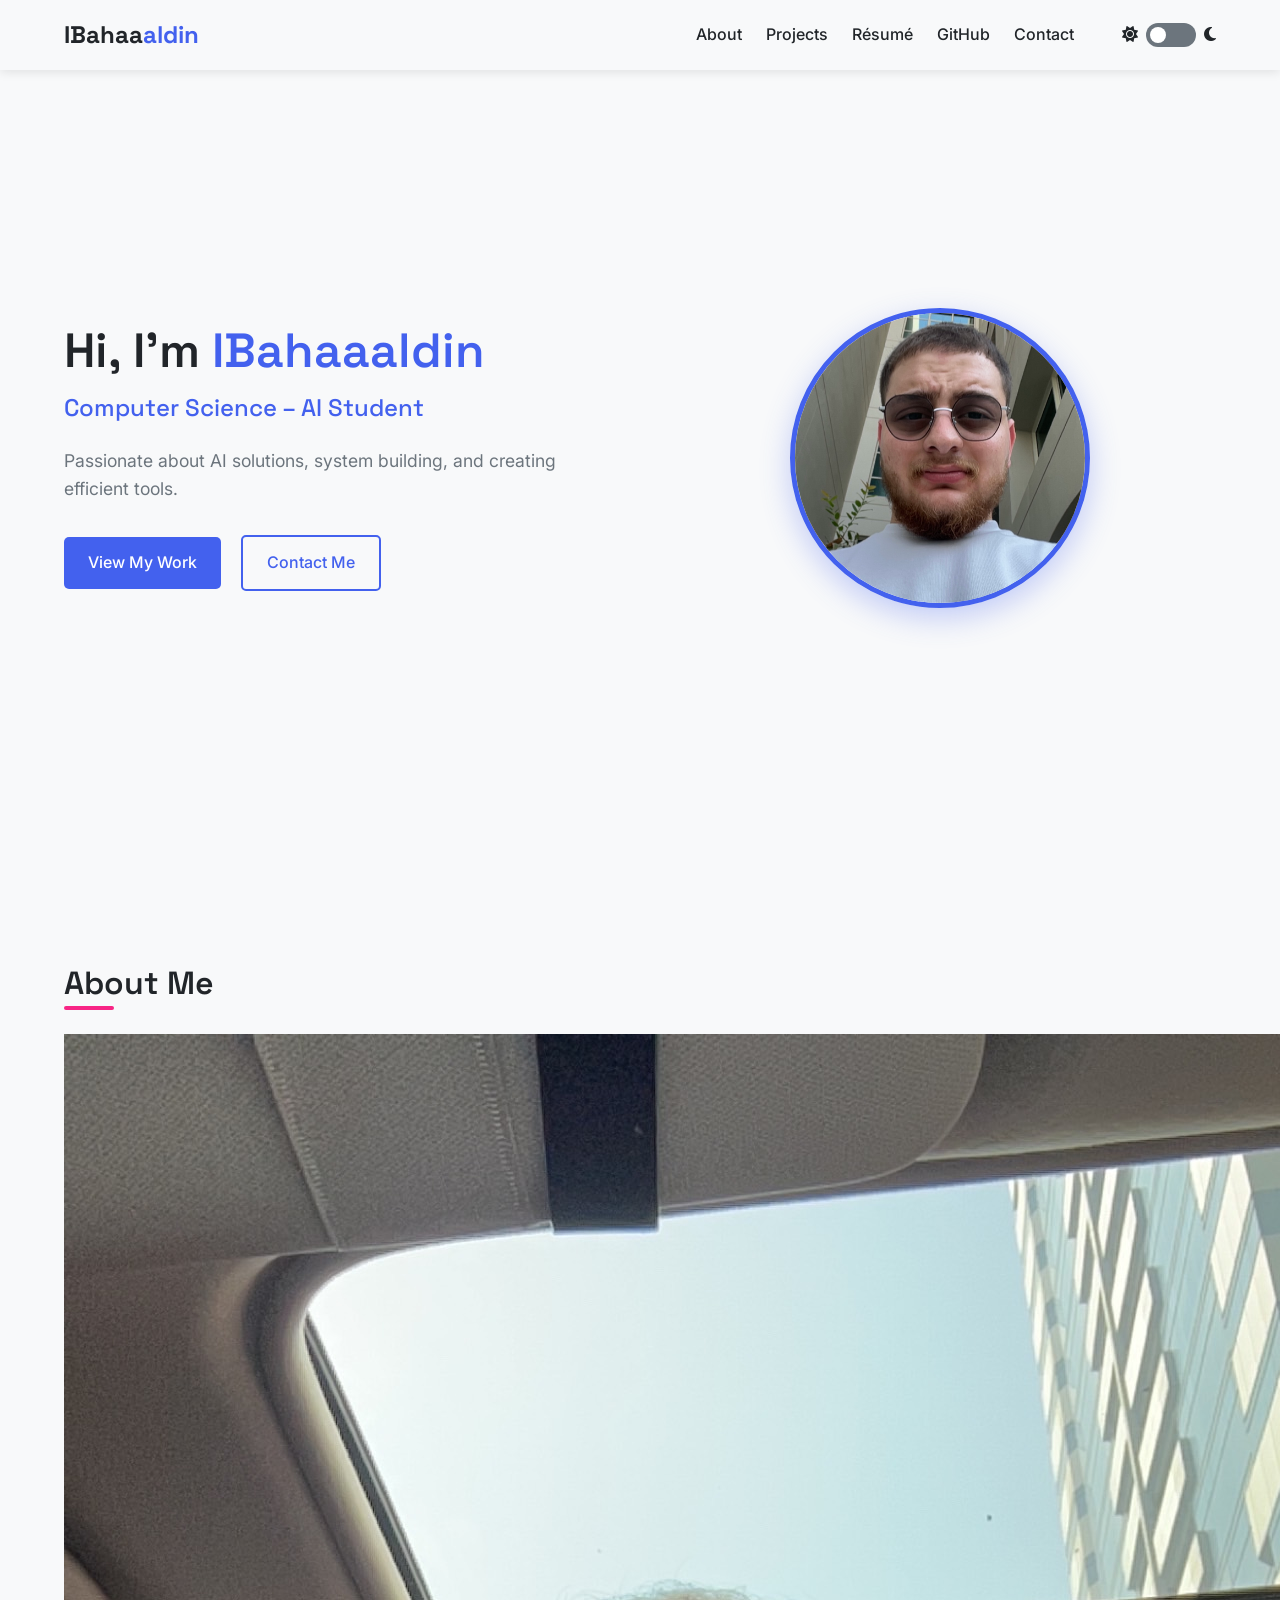
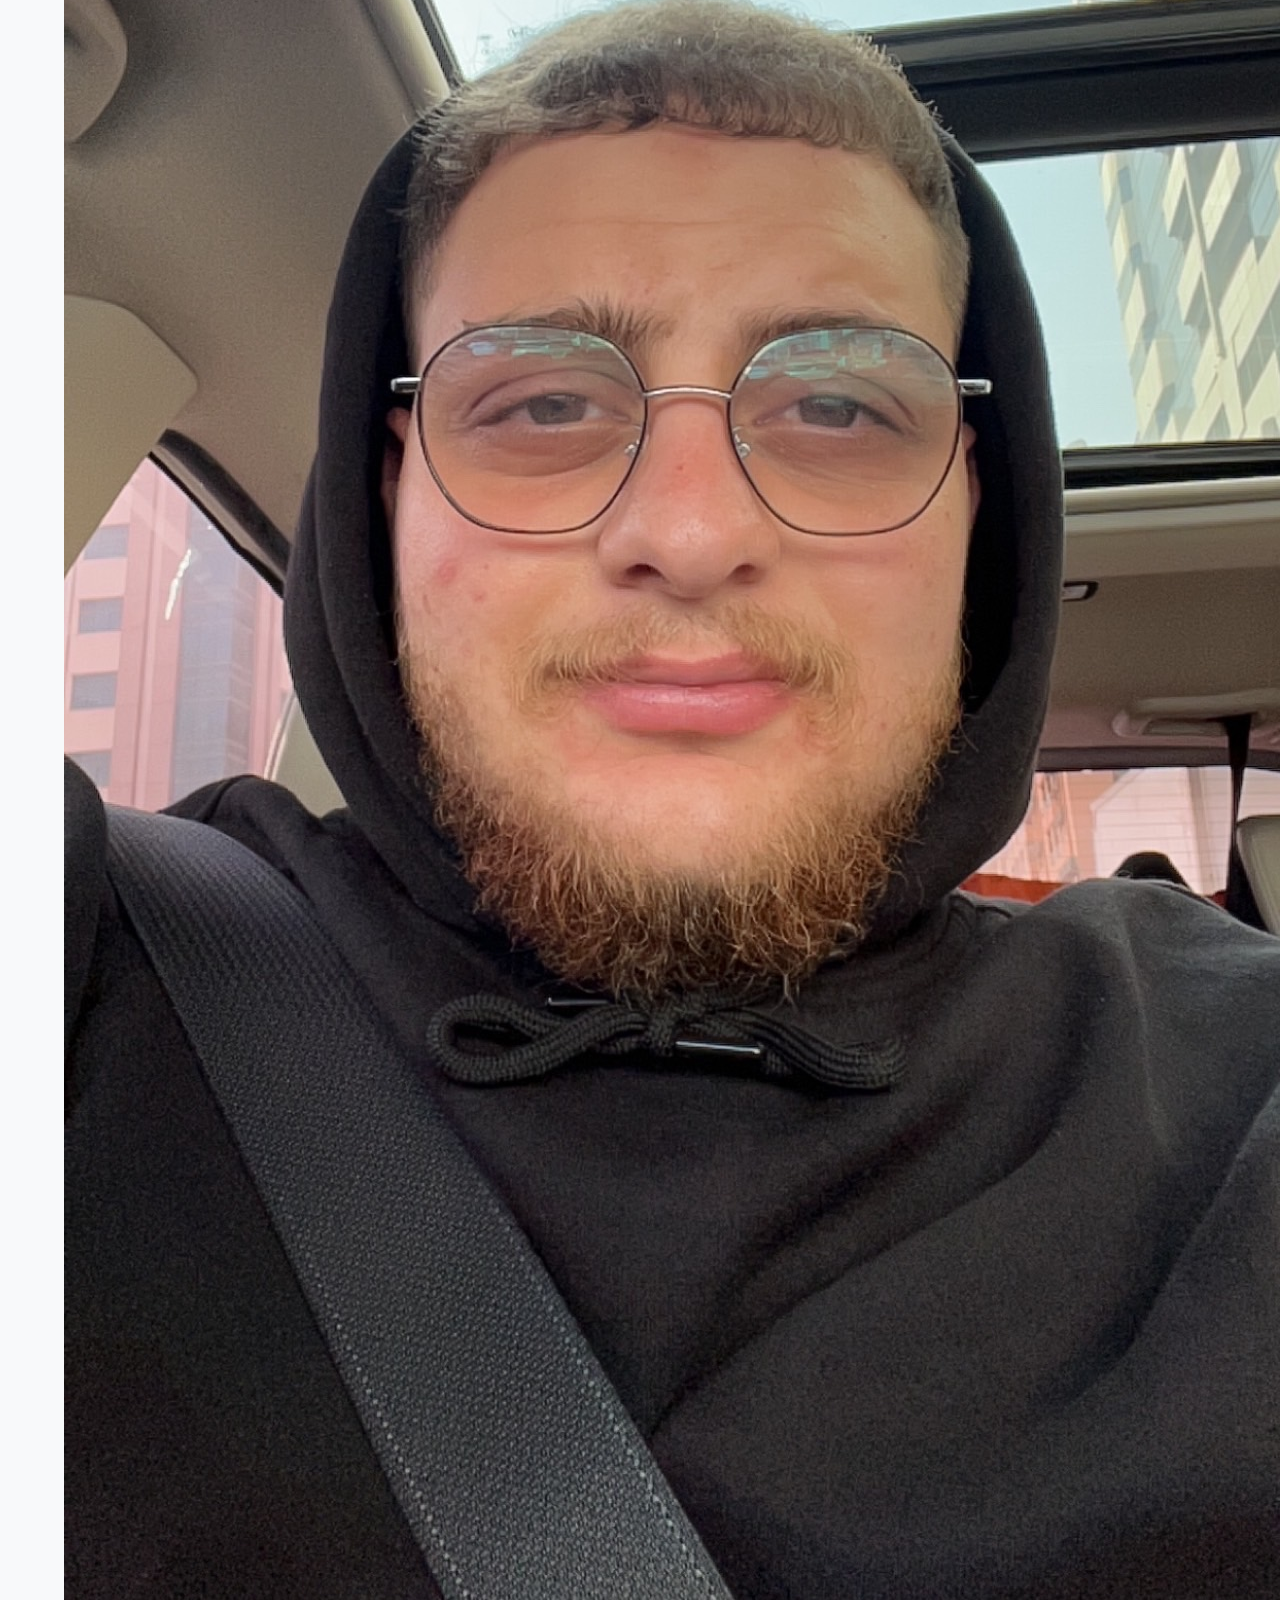
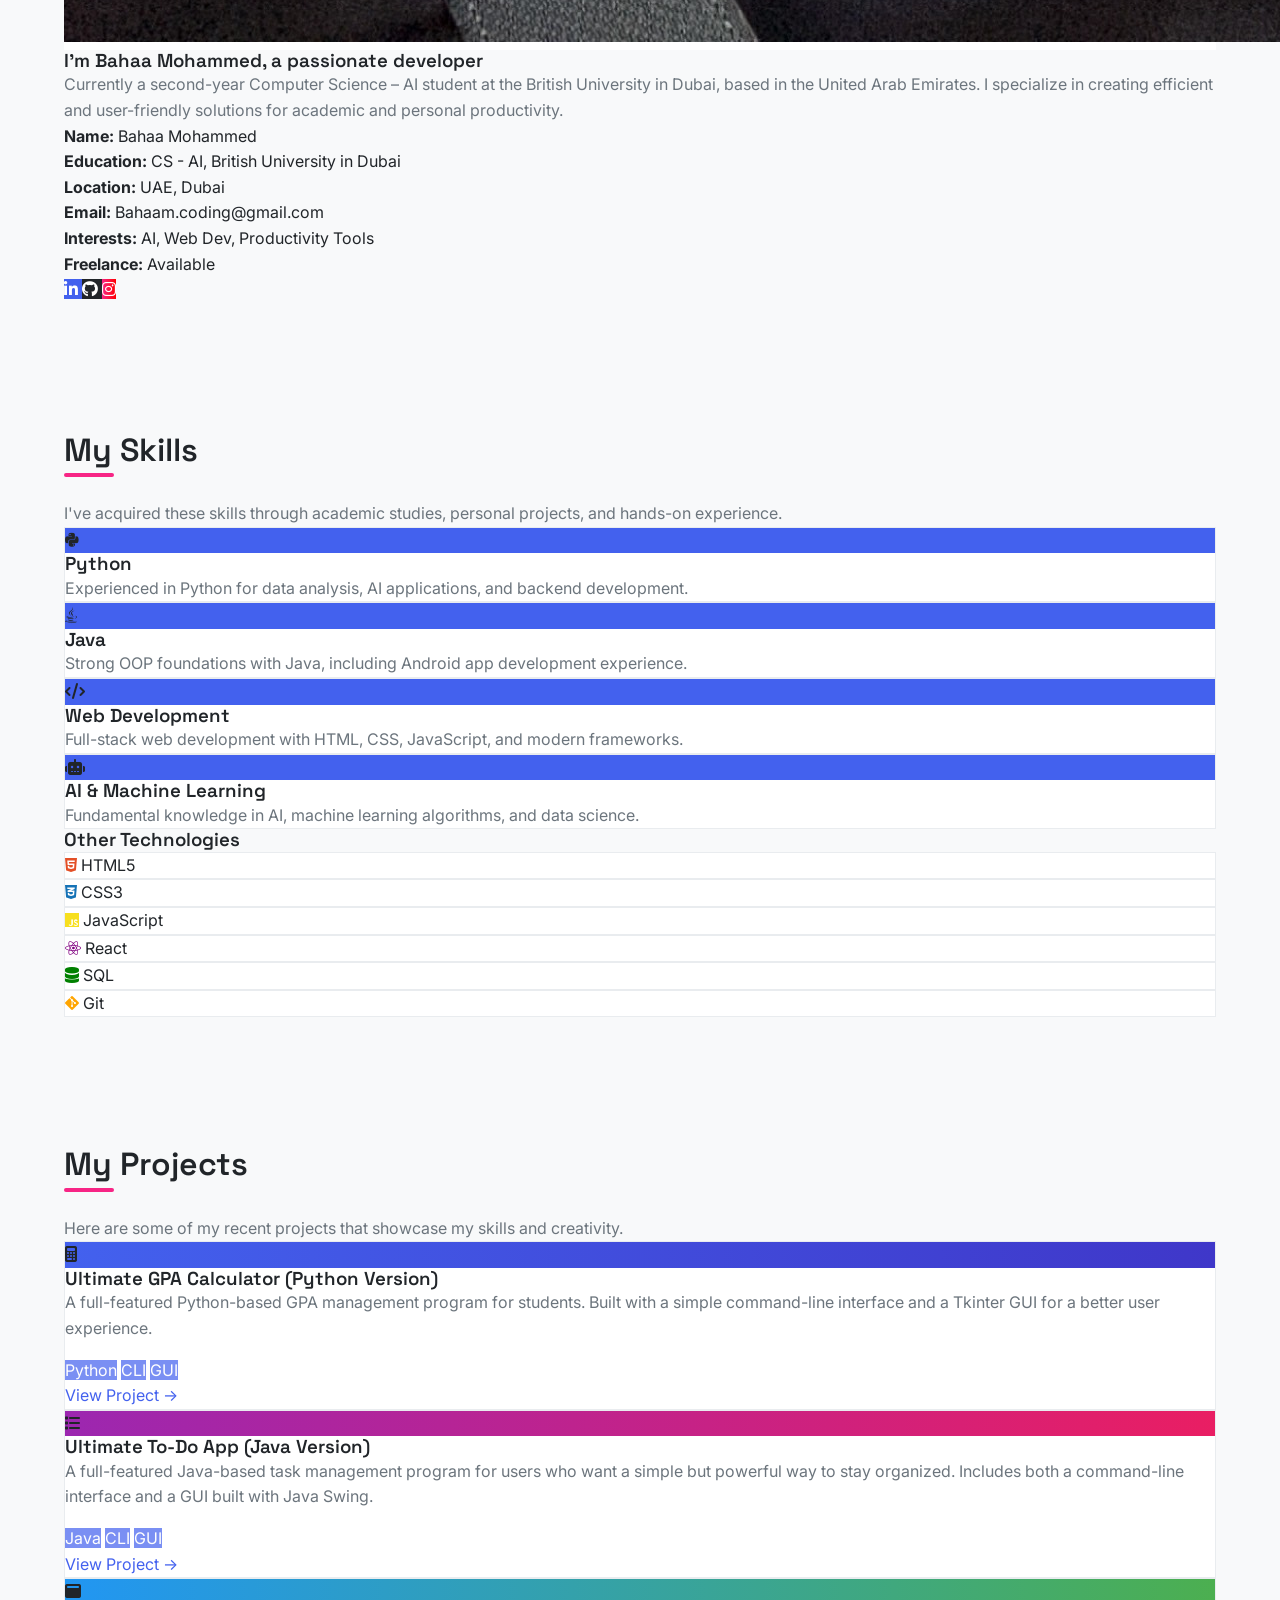
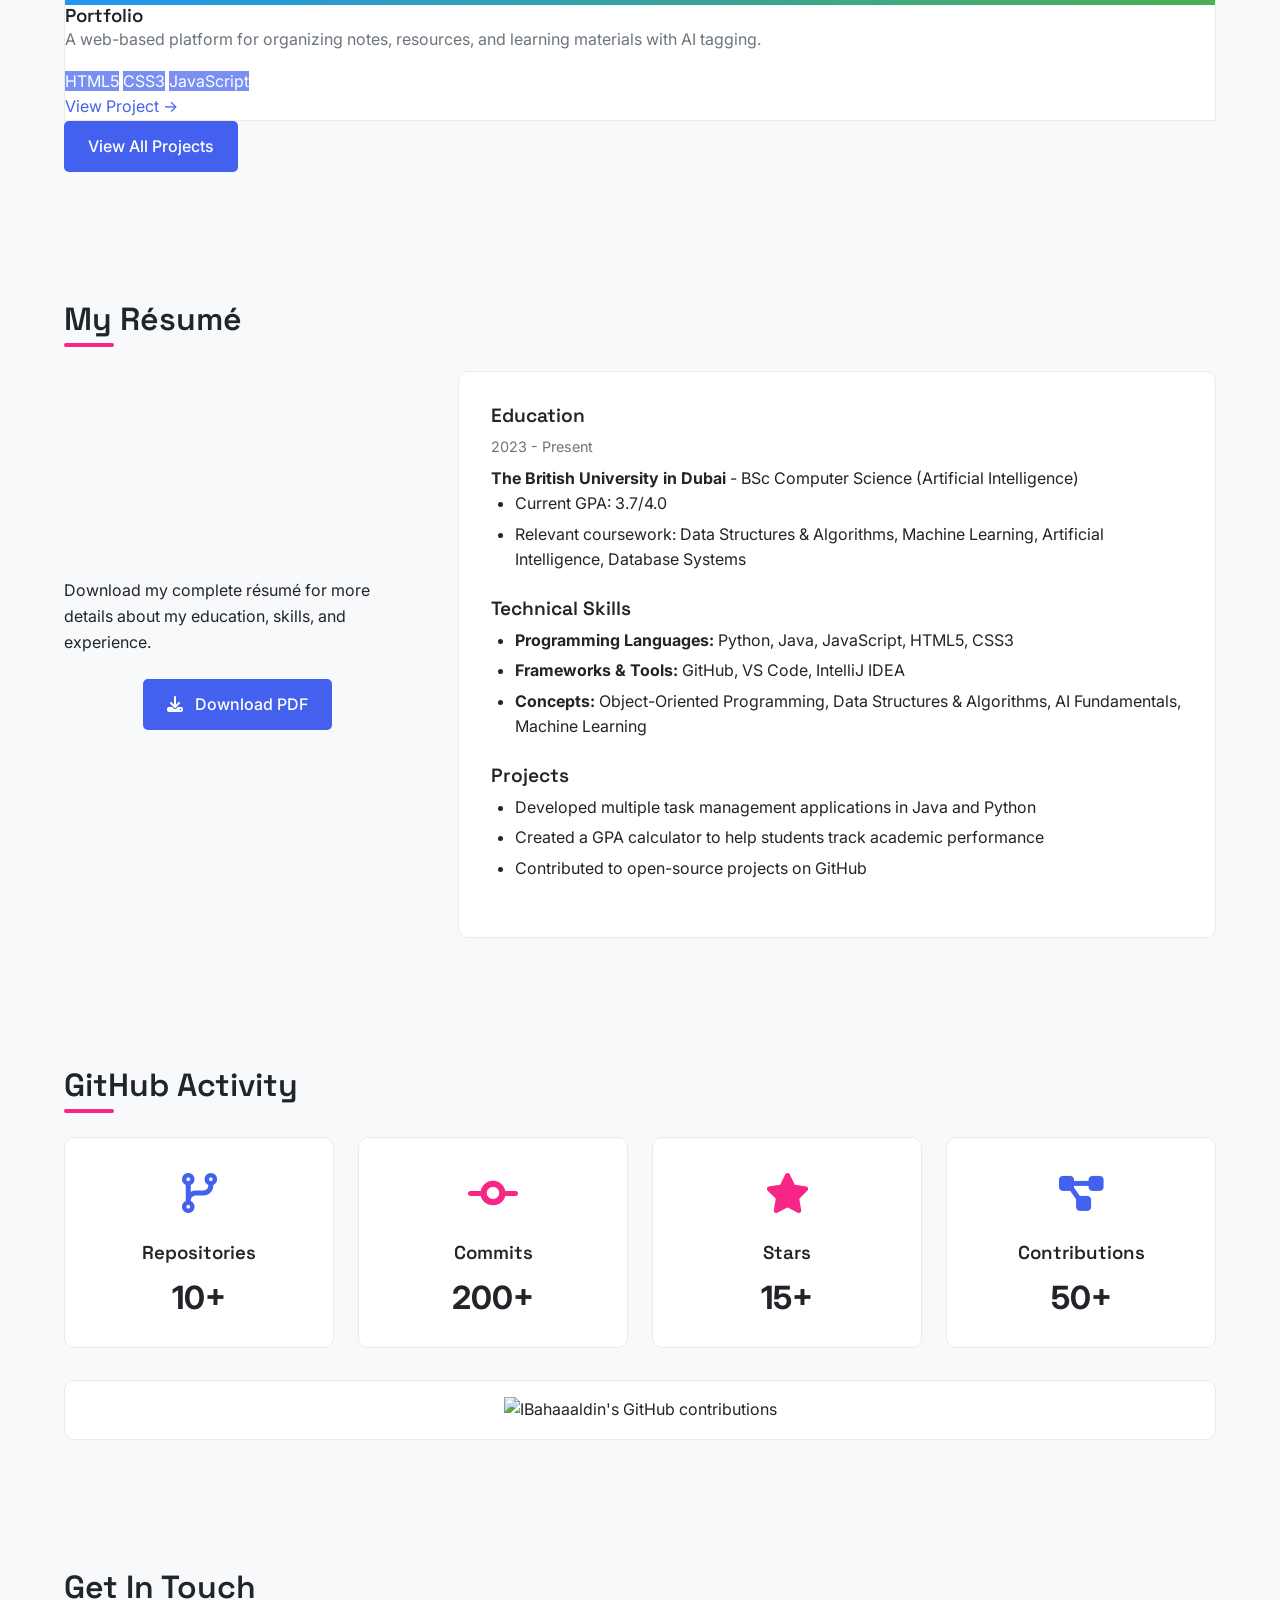
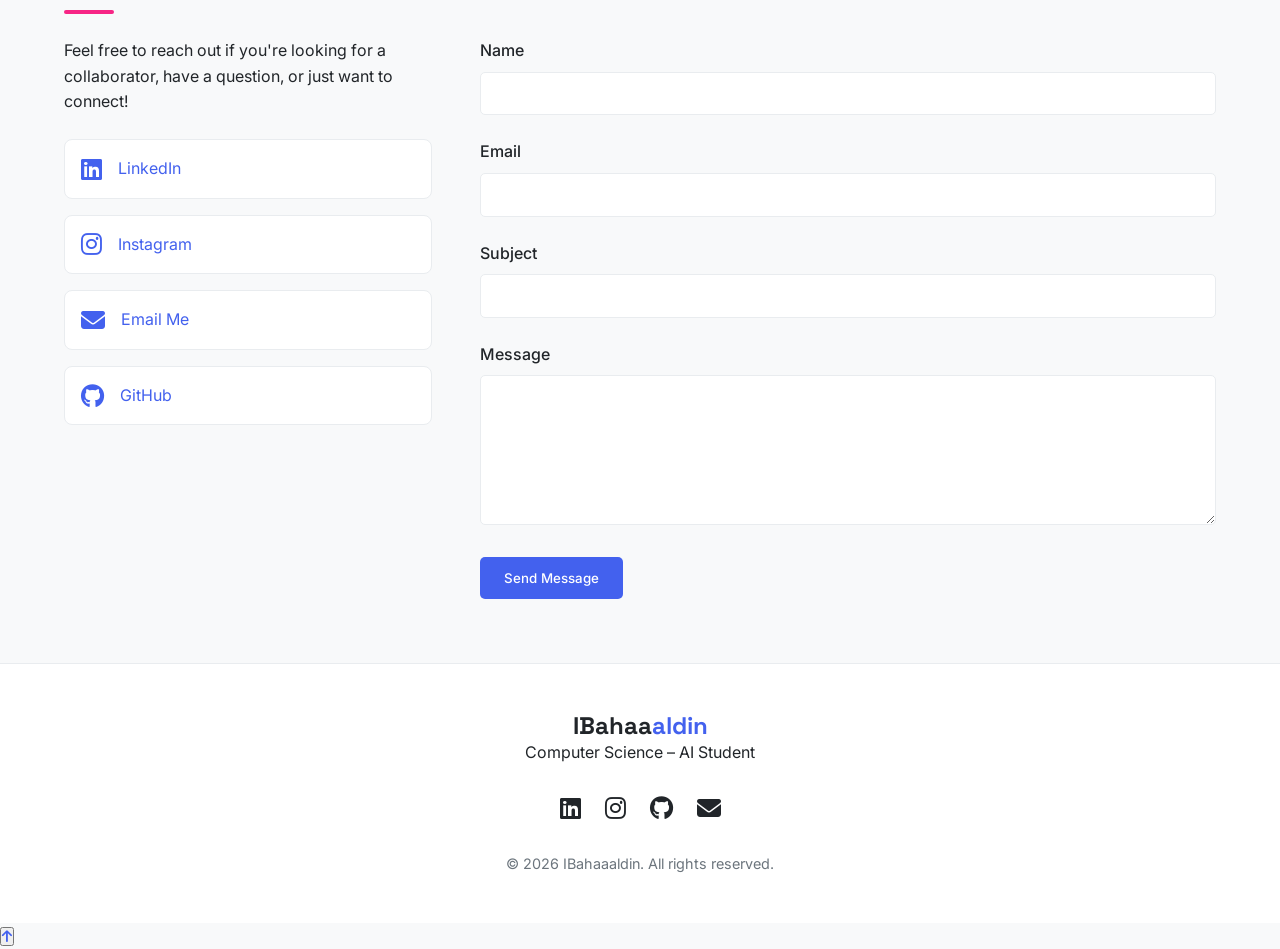
==== docs/index.html @ 32d0f3e5 "Update index.html" ====
<!DOCTYPE html>
<html lang="en" class="light">
  <head>
    <meta charset="UTF-8" />
    <meta name="viewport" content="width=device-width, initial-scale=1.0" />
    <title>IBahaaaldin | Computer Science - AI Student</title>
    <meta
      name="description"
      content="Portfolio of IBahaaaldin, a Computer Science - AI student at British University in Dubai passionate about AI solutions and system building."
    />
    <link rel="icon" href="assets/Logo.png" type="image/x-icon" />
    <link rel="stylesheet" href="css/Styles.css" />
    <link rel="preconnect" href="https://fonts.googleapis.com" />
    <link rel="preconnect" href="https://fonts.gstatic.com" crossorigin />
    <link
      href="https://fonts.googleapis.com/css2?family=Inter:wght@300;400;500;600;700&family=Space+Grotesk:wght@400;500;600;700&display=swap"
      rel="stylesheet"
    />
    <script src="https://cdn.tailwindcss.com"></script>
    <link
      rel="stylesheet"
      href="https://cdnjs.cloudflare.com/ajax/libs/font-awesome/6.4.0/css/all.min.css"
    />
  </head>
  <body>
    <!-- Header -->
    <header>
      <div class="header-container container">
        <a href="" class="logo">IBahaa<span>aldin</span></a>

        <nav class="nav-links">
          <a href="#about">About</a>
          <a href="#projects">Projects</a>
          <a href="#resume">Résumé</a>
          <a href="#github">GitHub</a>
          <a href="#contact">Contact</a>

          <div class="theme-toggle">
            <span class="theme-icon"><i class="fas fa-sun"></i></span>
            <label class="toggle-switch">
              <input type="checkbox" id="theme-toggle" />
              <span class="slider"></span>
            </label>
            <span class="theme-icon"><i class="fas fa-moon"></i></span>
          </div>
        </nav>

        <button class="mobile-menu-btn" id="mobile-menu-btn">
          <i class="fas fa-bars"></i>
        </button>
      </div>
    </header>

    <!-- Hero Section -->
    <section class="hero" id="home">
      <div class="container">
        <div class="hero-content">
          <div class="hero-text">
            <h1 class="hero-title animate">
              Hi, I'm
              <span style="color: var(--color-primary)">IBahaaaldin</span>
            </h1>
            <h2 class="hero-subtitle animate delay-1">
              Computer Science – AI Student
            </h2>
            <p class="hero-tagline animate delay-2">
              Passionate about AI solutions, system building, and creating
              efficient tools.
            </p>
            <div class="hero-buttons animate delay-3">
              <a href="#projects" class="btn">View My Work</a>
              <a href="#contact" class="btn btn-outline">Contact Me</a>
            </div>
          </div>
          <div class="hero-image animate delay-4">
            <img
              src="assets/Image2.jpeg"
              alt="IBahaaaldin's professional headshot"
              width="300"
              height="300"
            />
          </div>
        </div>
      </div>
    </section>

    <!-- About Section -->
    <section class="about" id="about">
      <div class="container">
        <h2 class="section-title">About Me</h2>
        <div class="flex flex-col md:flex-row items-center">
          <div class="md:w-1/3 mb-10 md:mb-0 flex justify-center">
            <div
              class="relative w-64 h-64 rounded-full overflow-hidden border-4"
              style="
                background-color: white;
                border-color: var(--color-primary);
              "
            >
              <div class="absolute inset-0 flex items-center justify-center">
                <img src="assets/Image.jpeg" />
              </div>
            </div>
          </div>
          <div class="md:w-2/3 md:pl-12" style="color: var(--color-text)">
            <h3 class="text-2xl font-semibold mb-4">
              I'm Bahaa Mohammed, a passionate developer
            </h3>
            <p class="text-lg mb-6" style="color: var(--color-muted)">
              Currently a second-year Computer Science – AI student at the
              British University in Dubai, based in the United Arab Emirates. I
              specialize in creating efficient and user-friendly solutions for
              academic and personal productivity.
            </p>

            <div class="grid grid-cols-1 md:grid-cols-2 gap-6 mb-8">
              <div>
                <p class="mb-2"><strong>Name:</strong> Bahaa Mohammed</p>
                <p class="mb-2">
                  <strong>Education:</strong> CS - AI, British University in
                  Dubai
                </p>
                <p class="mb-2"><strong>Location:</strong> UAE, Dubai</p>
              </div>
              <div>
                <p class="mb-2">
                  <strong>Email:</strong> Bahaam.coding@gmail.com
                </p>
                <p class="mb-2">
                  <strong>Interests:</strong> AI, Web Dev, Productivity Tools
                </p>
                <p class="mb-2"><strong>Freelance:</strong> Available</p>
              </div>
            </div>

            <div class="flex space-x-4">
              <a
                href="https://www.linkedin.com/in/bahaa-mohammed-371259369"
                target="_blank"
                class="w-12 h-12 rounded-full flex items-center justify-center"
                style="background-color: var(--color-primary); color: white"
              >
                <i class="fab fa-linkedin-in text-xl"></i>
              </a>
              <a
                href="https://github.com/IBahaaaldin"
                target="_blank"
                class="w-12 h-12 rounded-full flex items-center justify-center"
                style="background-color: var(--color-text); color: white"
              >
                <i class="fab fa-github text-xl"></i>
              </a>
              <a
                href="https://www.instagram.com/ibahaaaldin"
                target="_blank"
                class="w-12 h-12 rounded-full flex items-center justify-center"
                style="
                  background: linear-gradient(
                    to right,
                    var(--color-accent),
                    #ff0000
                  );
                  color: white;
                "
              >
                <i class="fab fa-instagram text-xl"></i>
              </a>
            </div>
          </div>
        </div>
      </div>
    </section>

    <!-- Skills Section -->
    <section class="skills" id="skills">
      <div class="container">
        <h2 class="section-title">My Skills</h2>
        <p
          class="text-center max-w-2xl mx-auto mb-16"
          style="color: var(--color-muted)"
        >
          I've acquired these skills through academic studies, personal
          projects, and hands-on experience.
        </p>

        <div class="grid grid-cols-1 md:grid-cols-2 lg:grid-cols-4 gap-8">
          <!-- Skill Card 1 -->
          <div
            class="p-8 rounded-xl text-center transition duration-300"
            style="
              background-color: var(--color-card);
              border: 1px solid var(--color-card-border);
            "
          >
            <div
              class="w-20 h-20 rounded-full flex items-center justify-center mx-auto mb-6"
              style="background-color: var(--color-primary); opacity: (0.1)"
            >
              <i
                class="fab fa-python text-4xl"
                style="color: var(--secondry-primary)"
              ></i>
            </div>

            <h3 class="text-xl font-semibold mb-3">Python</h3>
            <p style="color: var(--color-muted)">
              Experienced in Python for data analysis, AI applications, and
              backend development.
            </p>
          </div>

          <!-- Skill Card 2 -->
          <div
            class="p-8 rounded-xl text-center transition duration-300"
            style="
              background-color: var(--color-card);
              border: 1px solid var(--color-card-border);
            "
          >
            <div
              class="w-20 h-20 rounded-full flex items-center justify-center mx-auto mb-6"
              style="background-color: var(--color-primary); opacity: (0.1)"
            >
              <i
                class="fab fa-java text-4xl"
                style="color: var(--secondry-primary)"
              ></i>
            </div>
            <h3 class="text-xl font-semibold mb-3">Java</h3>
            <p style="color: var(--color-muted)">
              Strong OOP foundations with Java, including Android app
              development experience.
            </p>
          </div>

          <!-- Skill Card 3 -->
          <div
            class="p-8 rounded-xl text-center transition duration-300"
            style="
              background-color: var(--color-card);
              border: 1px solid var(--color-card-border);
            "
          >
            <div
              class="w-20 h-20 rounded-full flex items-center justify-center mx-auto mb-6"
              style="background-color: var(--color-primary); opacity: (0.1)"
            >
              <i
                class="fas fa-code text-4xl"
                style="color: var(--secondry-primary)"
              ></i>
            </div>
            <h3 class="text-xl font-semibold mb-3">Web Development</h3>
            <p style="color: var(--color-muted)">
              Full-stack web development with HTML, CSS, JavaScript, and modern
              frameworks.
            </p>
          </div>

          <!-- Skill Card 4 -->
          <div
            class="p-8 rounded-xl text-center transition duration-300"
            style="
              background-color: var(--color-card);
              border: 1px solid var(--color-card-border);
            "
          >
            <div
              class="w-20 h-20 rounded-full flex items-center justify-center mx-auto mb-6"
              style="background-color: var(--color-primary); opacity: (0.1)"
            >
              <i
                class="fas fa-robot text-4xl"
                style="color: var(--secondry-primary)"
              ></i>
            </div>
            <h3 class="text-xl font-semibold mb-3">AI & Machine Learning</h3>
            <p style="color: var(--color-muted)">
              Fundamental knowledge in AI, machine learning algorithms, and data
              science.
            </p>
          </div>
        </div>

        <div class="mt-16">
          <h3 class="text-2xl font-semibold text-center mb-8">
            Other Technologies
          </h3>
          <div class="flex flex-wrap justify-center gap-4">
            <div
              class="px-6 py-3 rounded-full flex items-center"
              style="
                background-color: var(--color-card);
                border: 1px solid var(--color-card-border);
              "
            >
              <i class="fab fa-html5 text-2xl mr-2" style="color: #e34f26"></i>
              <span>HTML5</span>
            </div>
            <div
              class="px-6 py-3 rounded-full flex items-center"
              style="
                background-color: var(--color-card);
                border: 1px solid var(--color-card-border);
              "
            >
              <i
                class="fab fa-css3-alt text-2xl mr-2"
                style="color: #1572b6"
              ></i>
              <span>CSS3</span>
            </div>
            <div
              class="px-6 py-3 rounded-full flex items-center"
              style="
                background-color: var(--color-card);
                border: 1px solid var(--color-card-border);
              "
            >
              <i class="fab fa-js text-2xl mr-2" style="color: #f7df1e"></i>
              <span>JavaScript</span>
            </div>
            <div
              class="px-6 py-3 rounded-full flex items-center"
              style="
                background-color: var(--color-card);
                border: 1px solid var(--color-card-border);
              "
            >
              <i class="fab fa-react text-2xl mr-2" style="color: purple"></i>
              <span>React</span>
            </div>
            <div
              class="px-6 py-3 rounded-full flex items-center"
              style="
                background-color: var(--color-card);
                border: 1px solid var(--color-card-border);
              "
            >
              <i class="fas fa-database text-2xl mr-2" style="color: green"></i>
              <span>SQL</span>
            </div>
            <div
              class="px-6 py-3 rounded-full flex items-center"
              style="
                background-color: var(--color-card);
                border: 1px solid var(--color-card-border);
              "
            >
              <i class="fab fa-git-alt text-2xl mr-2" style="color: orange"></i>
              <span>Git</span>
            </div>
          </div>
        </div>
      </div>
    </section>

    <!-- Projects Section -->
    <section class="projects" id="projects">
      <div class="container">
        <h2 class="section-title">My Projects</h2>
        <p
          class="text-center max-w-2xl mx-auto mb-16"
          style="color: var(--color-muted)"
        >
          Here are some of my recent projects that showcase my skills and
          creativity.
        </p>

        <div class="grid grid-cols-1 md:grid-cols-2 lg:grid-cols-3 gap-8">
          <!-- Project 1 -->
          <div
            class="rounded-xl overflow-hidden relative"
            style="
              background-color: var(--color-card);
              border: 1px solid var(--color-card-border);
            "
          >
            <div
              class="h-48 flex items-center justify-center"
              style="
                background: linear-gradient(
                  to right,
                  var(--color-primary),
                  var(--color-secondary)
                );
              "
            >
              <i class="fa-solid fa-calculator text-white text-6xl"></i>
            </div>
            <div class="p-6">
              <h3 class="text-xl font-semibold mb-2">
                Ultimate GPA Calculator (Python Version)
              </h3>
              <p style="color: var(--color-muted); margin-bottom: 1rem">
                A full-featured Python-based GPA management program for
                students. Built with a simple command-line interface and a
                Tkinter GUI for a better user experience.
              </p>
              <div class="flex flex-wrap gap-2 mb-4">
                <span
                  class="px-3 py-1 rounded-full text-sm"
                  style="
                    background-color: var(--color-primary);
                    opacity: 0.7;
                    color: white;
                  "
                  >Python</span
                >
                <span
                  class="px-3 py-1 rounded-full text-sm"
                  style="
                    background-color: var(--color-primary);
                    opacity: 0.7;
                    color: white;
                  "
                  >CLI</span
                >
                <span
                  class="px-3 py-1 rounded-full text-sm"
                  style="
                    background-color: var(--color-primary);
                    opacity: 0.7;
                    color: white;
                  "
                  >GUI</span
                >
              </div>
              <a
                href="https://github.com/IBahaaaldin/GPA-Calculator-python"
                class="font-medium"
                style="color: var(--color-primary)"
                >View Project →</a
              >
            </div>
          </div>

          <!-- Project 2 -->
          <div
            class="rounded-xl overflow-hidden relative"
            style="
              background-color: var(--color-card);
              border: 1px solid var(--color-card-border);
            "
          >
            <div
              class="h-48 flex items-center justify-center"
              style="background: linear-gradient(to right, #9c27b0, #e91e63)"
            >
              <i class="fa-solid fa-list text-white text-6xl"></i>
            </div>
            <div class="p-6">
              <h3 class="text-xl font-semibold mb-2">
                Ultimate To-Do App (Java Version)
              </h3>
              <p style="color: var(--color-muted); margin-bottom: 1rem">
                A full-featured Java-based task management program for users who
                want a simple but powerful way to stay organized. Includes both
                a command-line interface and a GUI built with Java Swing.
              </p>
              <div class="flex flex-wrap gap-2 mb-4">
                <span
                  class="px-3 py-1 rounded-full text-sm"
                  style="
                    background-color: var(--color-primary);
                    opacity: 0.7;
                    color: white;
                  "
                  >Java</span
                >
                <span
                  class="px-3 py-1 rounded-full text-sm"
                  style="
                    background-color: var(--color-primary);
                    opacity: 0.7;
                    color: white;
                  "
                  >CLI</span
                >
                <span
                  class="px-3 py-1 rounded-full text-sm"
                  style="
                    background-color: var(--color-primary);
                    opacity: 0.7;
                    color: white;
                  "
                  >GUI</span
                >
              </div>
              <a
                href="https://github.com/IBahaaaldin/To-Do-App-java"
                class="font-medium"
                style="color: var(--color-primary)"
                >View Project →</a
              >
            </div>
          </div>

          <!-- Project 3 -->
          <div
            class="rounded-xl overflow-hidden relative"
            style="
              background-color: var(--color-card);
              border: 1px solid var(--color-card-border);
            "
          >
            <div
              class="h-48 flex items-center justify-center"
              style="background: linear-gradient(to right, #2196f3, #4caf50)"
            >
              <i class="fa-solid fa-window-maximize text-white text-6xl"></i>
            </div>
            <div class="p-6">
              <h3 class="text-xl font-semibold mb-2">Portfolio</h3>
              <p style="color: var(--color-muted); margin-bottom: 1rem">
                A web-based platform for organizing notes, resources, and
                learning materials with AI tagging.
              </p>
              <div class="flex flex-wrap gap-2 mb-4">
                <span
                  class="px-3 py-1 rounded-full text-sm"
                  style="
                    background-color: var(--color-primary);
                    opacity: 0.7;
                    color: white;
                  "
                  >HTML5</span
                >
                <span
                  class="px-3 py-1 rounded-full text-sm"
                  style="
                    background-color: var(--color-primary);
                    opacity: 0.7;
                    color: white;
                  "
                  >CSS3</span
                >
                <span
                  class="px-3 py-1 rounded-full text-sm"
                  style="
                    background-color: var(--color-primary);
                    opacity: 0.7;
                    color: white;
                  "
                  >JavaScript</span
                >
              </div>
              <a
                href="https://github.com/IBahaaaldin/Portfolio_Html"
                class="font-medium"
                style="color: var(--color-primary)"
                >View Project →</a
              >
            </div>
          </div>
        </div>

        <div class="text-center mt-12">
          <a href="https://github.com/IBahaaaldin?tab=repositories" class="btn"
            >View All Projects</a
          >
        </div>
      </div>
    </section>

    <!-- Resume Section -->
    <section class="resume" id="resume">
      <div class="container">
        <h2 class="section-title">My Résumé</h2>
        <div class="resume-content">
          <div class="resume-download">
            <p>
              Download my complete résumé for more details about my education,
              skills, and experience.
            </p>
            <a href="https://drive.google.com/file/d/1f_XhDs17LFhkINwonIK8RBt2viX1CPHO/view?usp=sharing" class="btn" style="margin-top: 1.5rem">
              <i class="fas fa-download" style="margin-right: 0.5rem"></i>
              Download PDF
            </a>
          </div>
          <div class="resume-preview">
            <div class="resume-item">
              <h3>Education</h3>
              <p class="date">2023 - Present</p>
              <p>
                <strong>The British University in Dubai</strong> - BSc Computer
                Science (Artificial Intelligence)
              </p>
              <ul>
                <li>Current GPA: 3.7/4.0</li>
                <li>
                  Relevant coursework: Data Structures & Algorithms, Machine
                  Learning, Artificial Intelligence, Database Systems
                </li>
              </ul>
            </div>

            <div class="resume-item">
              <h3>Technical Skills</h3>
              <ul>
                <li>
                  <strong>Programming Languages:</strong> Python, Java,
                  JavaScript, HTML5, CSS3
                </li>
                <li>
                  <strong>Frameworks & Tools:</strong> GitHub, VS Code, IntelliJ
                  IDEA
                </li>
                <li>
                  <strong>Concepts:</strong> Object-Oriented Programming, Data
                  Structures & Algorithms, AI Fundamentals, Machine Learning
                </li>
              </ul>
            </div>

            <div class="resume-item">
              <h3>Projects</h3>
              <ul>
                <li>
                  Developed multiple task management applications in Java and
                  Python
                </li>
                <li>
                  Created a GPA calculator to help students track academic
                  performance
                </li>
                <li>Contributed to open-source projects on GitHub</li>
              </ul>
            </div>
          </div>
        </div>
      </div>
    </section>

    <!-- GitHub Stats Section -->
    <section class="github" id="github">
      <div class="container">
        <h2 class="section-title">GitHub Activity</h2>

        <div class="github-stats">
          <!-- Stats Cards Row -->
          <div class="stats-grid">
            <div class="github-stat-card">
              <div class="stat-icon">
                <i class="fas fa-code-branch"></i>
              </div>
              <h3>Repositories</h3>
              <p class="stat-number">10+</p>
            </div>

            <div class="github-stat-card">
              <div class="stat-icon" style="color: var(--color-accent)">
                <i class="fas fa-code-commit"></i>
              </div>
              <h3>Commits</h3>
              <p class="stat-number">200+</p>
            </div>

            <div class="github-stat-card">
              <div class="stat-icon" style="color: var(--color-accent)">
                <i class="fas fa-star"></i>
              </div>
              <h3>Stars</h3>
              <p class="stat-number">15+</p>
            </div>

            <div class="github-stat-card">
              <div class="stat-icon" style="color: var(--color-primary)">
                <i class="fas fa-project-diagram"></i>
              </div>
              <h3>Contributions</h3>
              <p class="stat-number">50+</p>
            </div>
          </div>

          <!-- Contribution Graph -->
          <div class="github-stat-card contribution-graph">
            <img
              src="https://ghchart.rshah.org/IBahaaaldin"
              alt="IBahaaaldin's GitHub contributions"
              class="w-full"
            />
          </div>
        </div>
      </div>
    </section>

    <!-- Contact Section -->
    <section class="contact" id="contact">
      <div class="container">
        <h2 class="section-title">Get In Touch</h2>
        <div class="contact-content">
          <div class="contact-info">
            <p>
              Feel free to reach out if you're looking for a collaborator, have
              a question, or just want to connect!
            </p>

            <div class="contact-methods">
              <a
                href="https://www.linkedin.com/in/bahaa-mohammed-371259369"
                target="_blank"
                class="contact-method"
              >
                <i class="fab fa-linkedin contact-icon"></i>
                <span>LinkedIn</span>
              </a>

              <a
                href="https://www.instagram.com/ibahaaaldin"
                target="_blank"
                class="contact-method"
              >
                <i class="fab fa-instagram contact-icon"></i>
                <span>Instagram</span>
              </a>

              <a href="mailto:bahaam.coding@gmail.com" class="contact-method">
                <i class="fas fa-envelope contact-icon"></i>
                <span>Email Me</span>
              </a>

              <a
                href="https://github.com/IBahaaaldin"
                target="_blank"
                class="contact-method"
              >
                <i class="fab fa-github contact-icon"></i>
                <span>GitHub</span>
              </a>
            </div>
          </div>

          <div class="contact-form">
            <form action="https://formspree.io/f/xanjobpa" method="POST">
              <div class="form-group">
                <label for="name">Name</label>
                <input
                  type="text"
                  id="name"
                  name="name"
                  class="form-control"
                  required
                />
              </div>

              <div class="form-group">
                <label for="email">Email</label>
                <input
                  type="email"
                  id="email"
                  name="_replyto"
                  class="form-control"
                  required
                />
              </div>

              <div class="form-group">
                <label for="subject">Subject</label>
                <input
                  type="text"
                  id="subject"
                  name="subject"
                  class="form-control"
                  required
                />
              </div>

              <div class="form-group">
                <label for="message">Message</label>
                <textarea
                  id="message"
                  name="message"
                  class="form-control"
                  required
                ></textarea>
              </div>

              <button type="submit" class="btn">Send Message</button>
            </form>
          </div>
        </div>
      </div>
    </section>

    <!-- Footer -->
    <footer>
      <div class="container">
        <h2 class="logo">IBahaa<span>aldin</span></h2>
        <p>Computer Science – AI Student</p>

        <div class="footer-links">
          <a
            href="https://www.linkedin.com/in/bahaa-mohammed-371259369"
            target="_blank"
            class="footer-link"
          >
            <i class="fab fa-linkedin"></i>
          </a>
          <a
            href="https://www.instagram.com/ibahaaaldin"
            target="_blank"
            class="footer-link"
          >
            <i class="fab fa-instagram"></i>
          </a>
          <a
            href="https://github.com/IBahaaaldin"
            target="_blank"
            class="footer-link"
          >
            <i class="fab fa-github"></i>
          </a>
          <a href="mailto:bahaam.coding@gmail.com" class="footer-link">
            <i class="fas fa-envelope"></i>
          </a>
        </div>

        <p class="copyright">
          &copy; <span id="year"></span> IBahaaaldin. All rights reserved.
        </p>
      </div>
    </footer>
    <button
      id="back-to-top"
      class="fixed bottom-8 right-8 text-white w-12 h-12 rounded-full shadow-lg flex items-center justify-center transition duration-300 opacity-0 invisible"
      style="color: var(--color-primary)"
    >
      <i class="fas fa-arrow-up"></i>
    </button>
    <script>
      // Theme toggle functionality
      const themeToggle = document.getElementById("theme-toggle");
      const html = document.documentElement;

      // Check for saved theme preference
      const savedTheme = localStorage.getItem("theme") || "light";
      if (savedTheme === "dark") {
        html.classList.add("dark");
        themeToggle.checked = true;
      }

      // Theme toggle event
      themeToggle.addEventListener("change", () => {
        if (themeToggle.checked) {
          html.classList.add("dark");
          localStorage.setItem("theme", "dark");
        } else {
          html.classList.remove("dark");
          localStorage.setItem("theme", "light");
        }
      });

      // Mobile menu toggle
      const mobileMenuBtn = document.getElementById("mobile-menu-btn");
      const navLinks = document.querySelector(".nav-links");

      mobileMenuBtn.addEventListener("click", () => {
        navLinks.style.display =
          navLinks.style.display === "flex" ? "none" : "flex";
      });

      // Update copyright year
      document.getElementById("year").textContent = new Date().getFullYear();

      // Smooth scrolling for anchor links
      document.querySelectorAll('a[href^="#"]').forEach((anchor) => {
        anchor.addEventListener("click", function (e) {
          e.preventDefault();

          const targetId = this.getAttribute("href");
          if (targetId === "#") return;

          const targetElement = document.querySelector(targetId);
          if (targetElement) {
            window.scrollTo({
              top: targetElement.offsetTop - 80,
              behavior: "smooth",
            });

            // Close mobile menu if open
            if (window.innerWidth <= 768) {
              navLinks.style.display = "none";
            }
          }
        });
      });

      // Form submission
      const contactForm = document.getElementById("contactForm");
      if (contactForm) {
        contactForm.addEventListener("submit", function (e) {
          e.preventDefault();

          // Get form values
          const name = document.getElementById("name").value;
          const email = document.getElementById("email").value;
          const subject = document.getElementById("subject").value;
          const message = document.getElementById("message").value;

          // Here you would typically send the form data to a server
          // For this example, we'll just log it and show an alert
          console.log({ name, email, subject, message });
          alert("Thank you for your message! I will get back to you soon.");

          // Reset form
          contactForm.reset();
        });
      }

      // Animation on scroll
      const animateElements = document.querySelectorAll(".animate");

      const observer = new IntersectionObserver(
        (entries) => {
          entries.forEach((entry) => {
            if (entry.isIntersecting) {
              entry.target.style.opacity = 1;
              entry.target.style.transform = "translateY(0)";
            }
          });
        },
        { threshold: 0.1 }
      );

      animateElements.forEach((element) => {
        element.style.opacity = 0;
        element.style.transform = "translateY(20px)";
        observer.observe(element);
      });

            // Back to top button
      const backToTopButton = document.getElementById("back-to-top");
      window.addEventListener("scroll", function () {
        if (window.pageYOffset > 300) {
          backToTopButton.classList.remove("opacity-0", "invisible");
          backToTopButton.classList.add("opacity-100", "visible");
        } else {
          backToTopButton.classList.remove("opacity-100", "visible");
          backToTopButton.classList.add("opacity-0", "invisible");
        }
      });

      backToTopButton.addEventListener("click", function () {
        window.scrollTo({
          top: 0,
          behavior: "smooth",
        });
      });
    </script>
  </body>
</html>
---- docs/css/Styles.css ----
:root {
  /* Light theme */
  --color-bg: #f8f9fa;
  --color-text: #212529;
  --color-primary: #4361ee;
  --color-secondary: #3f37c9;
  --color-accent: #f72585;
  --color-card: #ffffff;
  --color-card-border: #e9ecef;
  --color-muted: #6c757d;

  /* Dark theme will override these */
  --dark-color-bg: #121212;
  --dark-color-text: #e1e1e1;
  --dark-color-primary: #4cc9f0;
  --dark-color-secondary: #4895ef;
  --dark-color-accent: #f72585;
  --dark-color-card: #1e1e1e;
  --dark-color-card-border: #2e2e2e;
  --dark-color-muted: #a1a1a1;
}

.dark {
  --color-bg: var(--dark-color-bg);
  --color-text: var(--dark-color-text);
  --color-primary: var(--dark-color-primary);
  --color-secondary: var(--dark-color-secondary);
  --color-accent: var(--dark-color-accent);
  --color-card: var(--dark-color-card);
  --color-card-border: var(--dark-color-card-border);
  --color-muted: var(--dark-color-muted);
}

* {
  margin: 0;
  padding: 0;
  box-sizing: border-box;
  transition: background-color 0.3s ease, color 0.2s ease,
    border-color 0.3s ease;
}

body {
  font-family: "Inter", sans-serif;
  background-color: var(--color-bg);
  color: var(--color-text);
  line-height: 1.6;
  overflow-x: hidden;
}

h1,
h2,
h3,
h4 {
  font-family: "Space Grotesk", sans-serif;
  font-weight: 600;
  line-height: 1.2;
}

a {
  color: var(--color-primary);
  text-decoration: none;
  transition: color 0.2s ease;
}

a:hover {
  color: var(--color-primary);
}

.container {
  width: 100%;
  max-width: 1200px;
  margin: 0 auto;
  padding: 0 1.5rem;
}

section {
  padding: 4rem 0;
}

.section-title {
  font-size: 2rem;
  margin-bottom: 2rem;
  position: relative;
  display: inline-block;
}

.section-title::after {
  content: "";
  position: absolute;
  bottom: -8px;
  left: 0;
  width: 50px;
  height: 4px;
  background-color: var(--color-accent);
  border-radius: 2px;
}

/* Header */
header {
  position: fixed;
  top: 0;
  left: 0;
  width: 100%;
  z-index: 100;
  background-color: rgba(248, 249, 250, 0.9);
  backdrop-filter: blur(10px);
  box-shadow: 0 2px 10px rgba(0, 0, 0, 0.1);
  transition: all 0.3s ease;
}

.dark header {
  background-color: rgba(18, 18, 18, 0.9);
  box-shadow: 0 2px 10px rgba(0, 0, 0, 0.3);
}

.header-container {
  display: flex;
  justify-content: space-between;
  align-items: center;
  padding: 1rem 1.5rem;
}

.logo {
  font-family: "Space Grotesk", sans-serif;
  font-weight: 700;
  font-size: 1.5rem;
  color: var(--color-text);
}

.logo span {
  color: var(--color-primary);
}

.nav-links {
  display: flex;
  gap: 1.5rem;
}

.nav-links a {
  color: var(--color-text);
  font-weight: 500;
  position: relative;
}

.nav-links a::after {
  content: "";
  position: absolute;
  bottom: -4px;
  left: 0;
  width: 0;
  height: 2px;
  background-color: var(--color-primary);
  transition: width 0.3s ease;
}

.nav-links a:hover::after {
  width: 100%;
}

.mobile-menu-btn {
  display: none;
  background: none;
  border: none;
  color: var(--color-text);
  font-size: 1.5rem;
  cursor: pointer;
}

/* Theme toggle */
.theme-toggle {
  display: flex;
  align-items: center;
  gap: 0.5rem;
  margin-left: 1.5rem;
}

.toggle-switch {
  position: relative;
  display: inline-block;
  width: 50px;
  height: 24px;
}

.toggle-switch input {
  opacity: 0;
  width: 0;
  height: 0;
}

.slider {
  position: absolute;
  cursor: pointer;
  top: 0;
  left: 0;
  right: 0;
  bottom: 0;
  background-color: var(--color-muted);
  transition: 0.4s;
  border-radius: 24px;
}

.slider:before {
  position: absolute;
  content: "";
  height: 16px;
  width: 16px;
  left: 4px;
  bottom: 4px;
  background-color: white;
  transition: 0.4s;
  border-radius: 50%;
}

input:checked + .slider {
  background-color: var(--color-primary);
}

input:checked + .slider:before {
  transform: translateX(26px);
}

/* Hero section */
.hero {
  min-height: 100vh;
  display: flex;
  align-items: center;
  padding-top: 80px;
  position: relative;
  overflow: hidden;
}

.hero-content {
  display: flex;
  align-items: center;
  gap: 3rem;
}

.hero-text {
  flex: 1;
}

.hero-image {
  flex: 1;
  display: flex;
  justify-content: center;
}

.hero-image img {
  width: 300px;
  height: 300px;
  border-radius: 50%;
  object-fit: cover;
  border: 5px solid var(--color-primary);
  box-shadow: 0 10px 30px rgba(67, 97, 238, 0.3);
}

.hero-title {
  font-size: 3rem;
  margin-bottom: 1rem;
  line-height: 1.1;
}

.hero-subtitle {
  font-size: 1.5rem;
  color: var(--color-primary);
  margin-bottom: 1.5rem;
  font-weight: 500;
}

.hero-tagline {
  font-size: 1.1rem;
  margin-bottom: 2rem;
  max-width: 600px;
  color: var(--color-muted);
}

.btn {
  display: inline-block;
  padding: 0.8rem 1.5rem;
  background-color: var(--color-primary);
  color: white;
  border-radius: 5px;
  font-weight: 500;
  transition: all 0.3s ease;
  border: none;
  cursor: pointer;
  font-family: "Inter", sans-serif;
}

.btn:hover {
  background-color: var(--color-secondary);
  transform: translateY(-2px);
  box-shadow: 0 5px 15px rgba(67, 97, 238, 0.3);
  color: white;
}

.btn-outline {
  background-color: transparent;
  border: 2px solid var(--color-primary);
  color: var(--color-primary);
  margin-left: 1rem;
}

.btn-outline:hover {
  background-color: var(--color-primary);
  color: white;
}

/* Resume section */
.resume-content {
  display: flex;
  gap: 3rem;
}

.resume-download {
  flex: 1;
  display: flex;
  flex-direction: column;
  align-items: center;
  justify-content: center;
}

.resume-preview {
  flex: 2;
  background-color: var(--color-card);
  border-radius: 10px;
  padding: 2rem;
  border: 1px solid var(--color-card-border);
}

.resume-item {
  margin-bottom: 1.5rem;
}

.resume-item h3 {
  font-size: 1.2rem;
  margin-bottom: 0.5rem;
}

.resume-item .date {
  color: var(--color-muted);
  font-size: 0.9rem;
  margin-bottom: 0.5rem;
}

.resume-item ul {
  padding-left: 1.5rem;
}

.resume-item li {
  margin-bottom: 0.3rem;
}

/* GitHub Stats Section */
.github-stats {
  display: flex;
  flex-direction: column;
  gap: 2rem;
}

.stats-grid {
  display: grid;
  grid-template-columns: repeat(auto-fit, minmax(200px, 1fr));
  gap: 1.5rem;
}

.github-stat-card {
  background-color: var(--color-card);
  border-radius: 10px;
  padding: 1.5rem;
  border: 1px solid var(--color-card-border);
  text-align: center;
  transition: transform 0.3s ease;
}

.github-stat-card:hover {
  transform: translateY(-5px);
}

.stat-icon {
  font-size: 2.5rem;
  margin-bottom: 1rem;
  color: var(--color-primary);
}

.stat-number {
  font-size: 2rem;
  font-weight: 700;
  margin-top: 0.5rem;
}

.contribution-graph {
  padding: 1rem;
}

/* Responsive adjustments */
@media (max-width: 768px) {
  .stats-grid {
    grid-template-columns: repeat(2, 1fr);
  }
}

@media (max-width: 480px) {
  .stats-grid {
    grid-template-columns: 1fr;
  }
}

/* Contact section */
.contact-content {
  display: flex;
  gap: 3rem;
}

.contact-info {
  flex: 1;
}

.contact-form {
  flex: 2;
}

.contact-methods {
  display: flex;
  flex-direction: column;
  gap: 1rem;
  margin-top: 1.5rem;
}

.contact-method {
  display: flex;
  align-items: center;
  gap: 1rem;
  padding: 1rem;
  background-color: var(--color-card);
  border-radius: 8px;
  border: 1px solid var(--color-card-border);
}

.contact-icon {
  font-size: 1.5rem;
  color: var(--color-primary);
}

.form-group {
  margin-bottom: 1.5rem;
}

.form-group label {
  display: block;
  margin-bottom: 0.5rem;
  font-weight: 500;
}

.form-control {
  width: 100%;
  padding: 0.8rem;
  border: 1px solid var(--color-card-border);
  border-radius: 5px;
  background-color: var(--color-card);
  color: var(--color-text);
  font-family: "Inter", sans-serif;
}

textarea.form-control {
  min-height: 150px;
  resize: vertical;
}

/* Footer */
footer {
  background-color: var(--color-card);
  padding: 3rem 0;
  text-align: center;
  border-top: 1px solid var(--color-card-border);
}

.footer-links {
  display: flex;
  justify-content: center;
  gap: 1.5rem;
  margin: 1.5rem 0;
}

.footer-link {
  color: var(--color-text);
  font-size: 1.5rem;
  transition: color 0.3s ease;
}

.footer-link:hover {
  color: var(--color-primary);
}

.copyright {
  color: var(--color-muted);
  font-size: 0.9rem;
}

/* Animations */
@keyframes fadeIn {
  from {
    opacity: 0;
    transform: translateY(20px);
  }
  to {
    opacity: 1;
    transform: translateY(0);
  }
}

.animate {
  animation: fadeIn 0.6s ease forwards;
}

.delay-1 {
  animation-delay: 0.2s;
}
.delay-2 {
  animation-delay: 0.4s;
}
.delay-3 {
  animation-delay: 0.6s;
}
.delay-4 {
  animation-delay: 0.8s;
}

/* Responsive styles */
@media (max-width: 992px) {
  .hero-content,
  .about-content,
  .resume-content,
  .contact-content {
    flex-direction: column;
  }

  .hero-image {
    margin-top: 2rem;
  }

  .section-title {
    font-size: 1.8rem;
  }
}

@media (max-width: 768px) {
  .nav-links {
    display: none;
  }

  .mobile-menu-btn {
    display: block;
  }

  .hero-title {
    font-size: 2.5rem;
  }

  .hero-subtitle {
    font-size: 1.3rem;
  }

  .skills-grid {
    grid-template-columns: 1fr;
  }
}

@media (max-width: 576px) {
  .hero-title {
    font-size: 2rem;
  }

  .btn {
    display: block;
    width: 100%;
    margin-bottom: 1rem;
  }

  .btn-outline {
    margin-left: 0;
  }
}
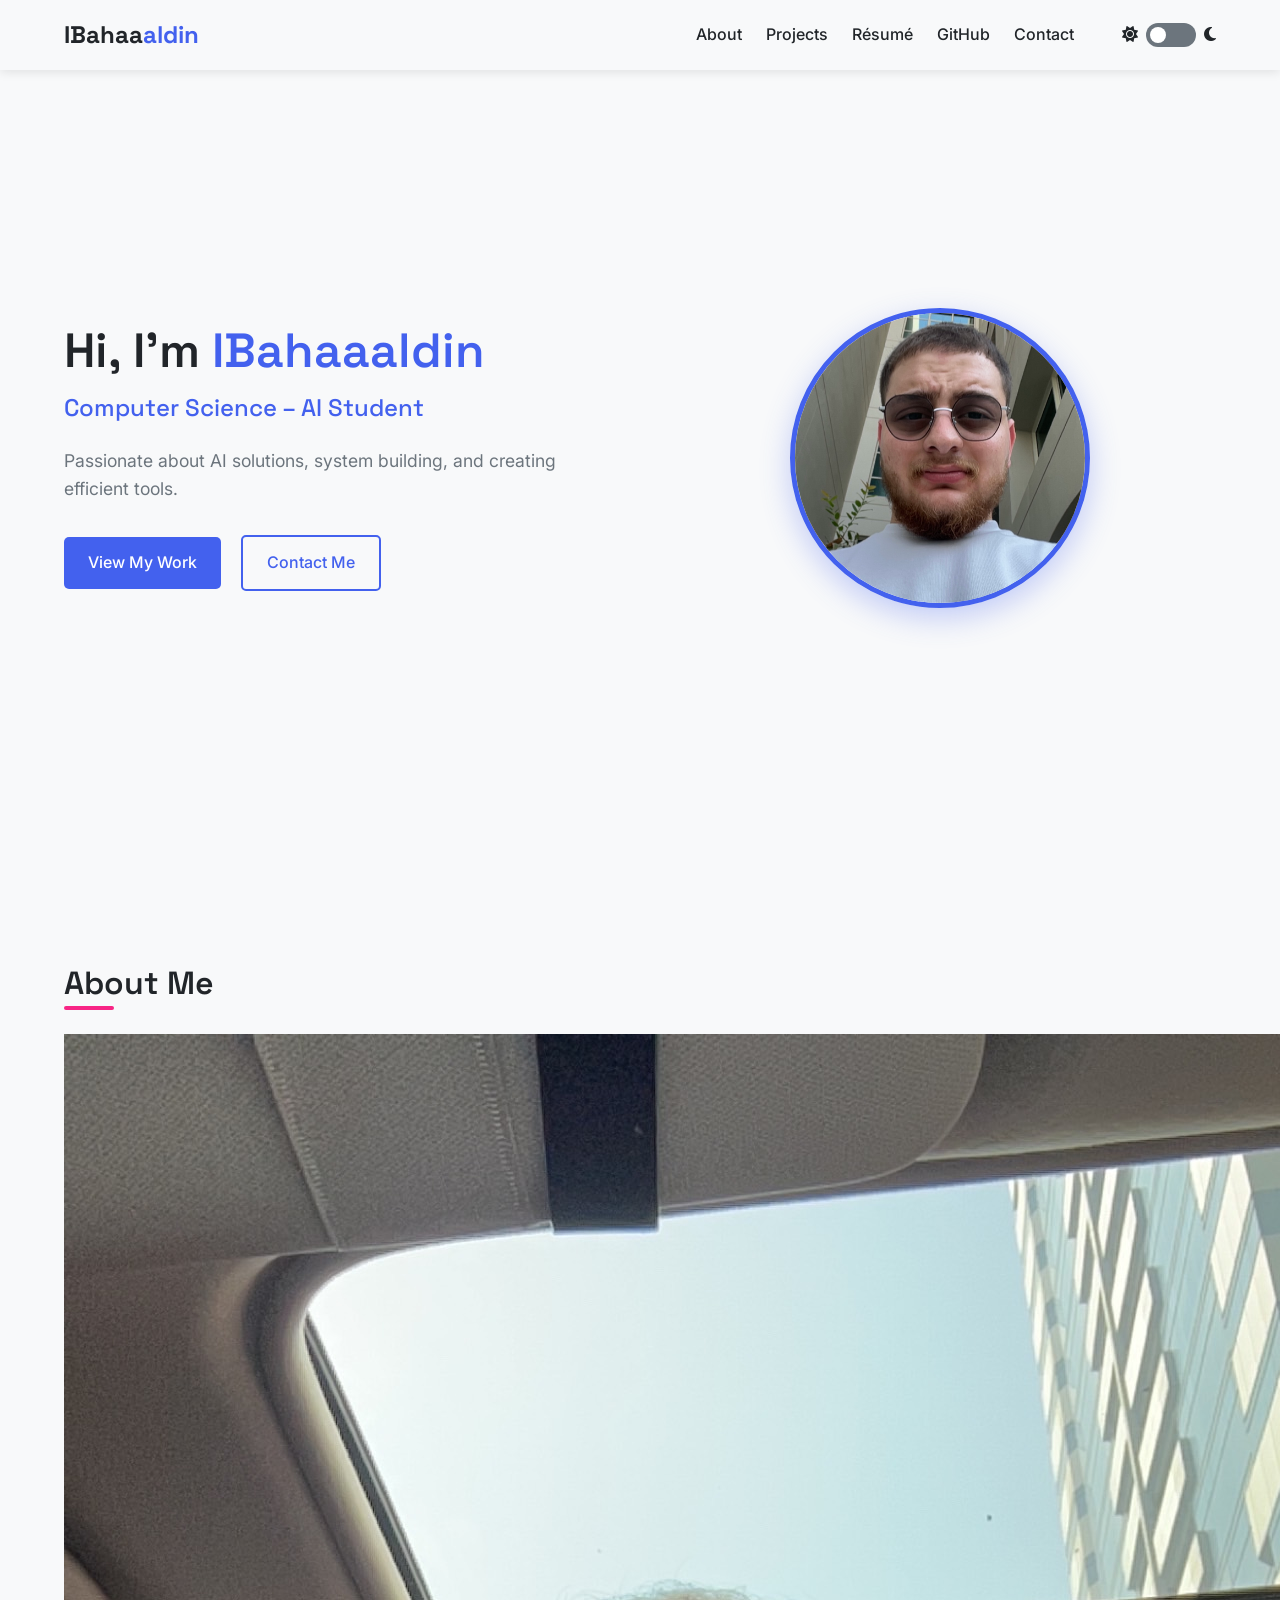
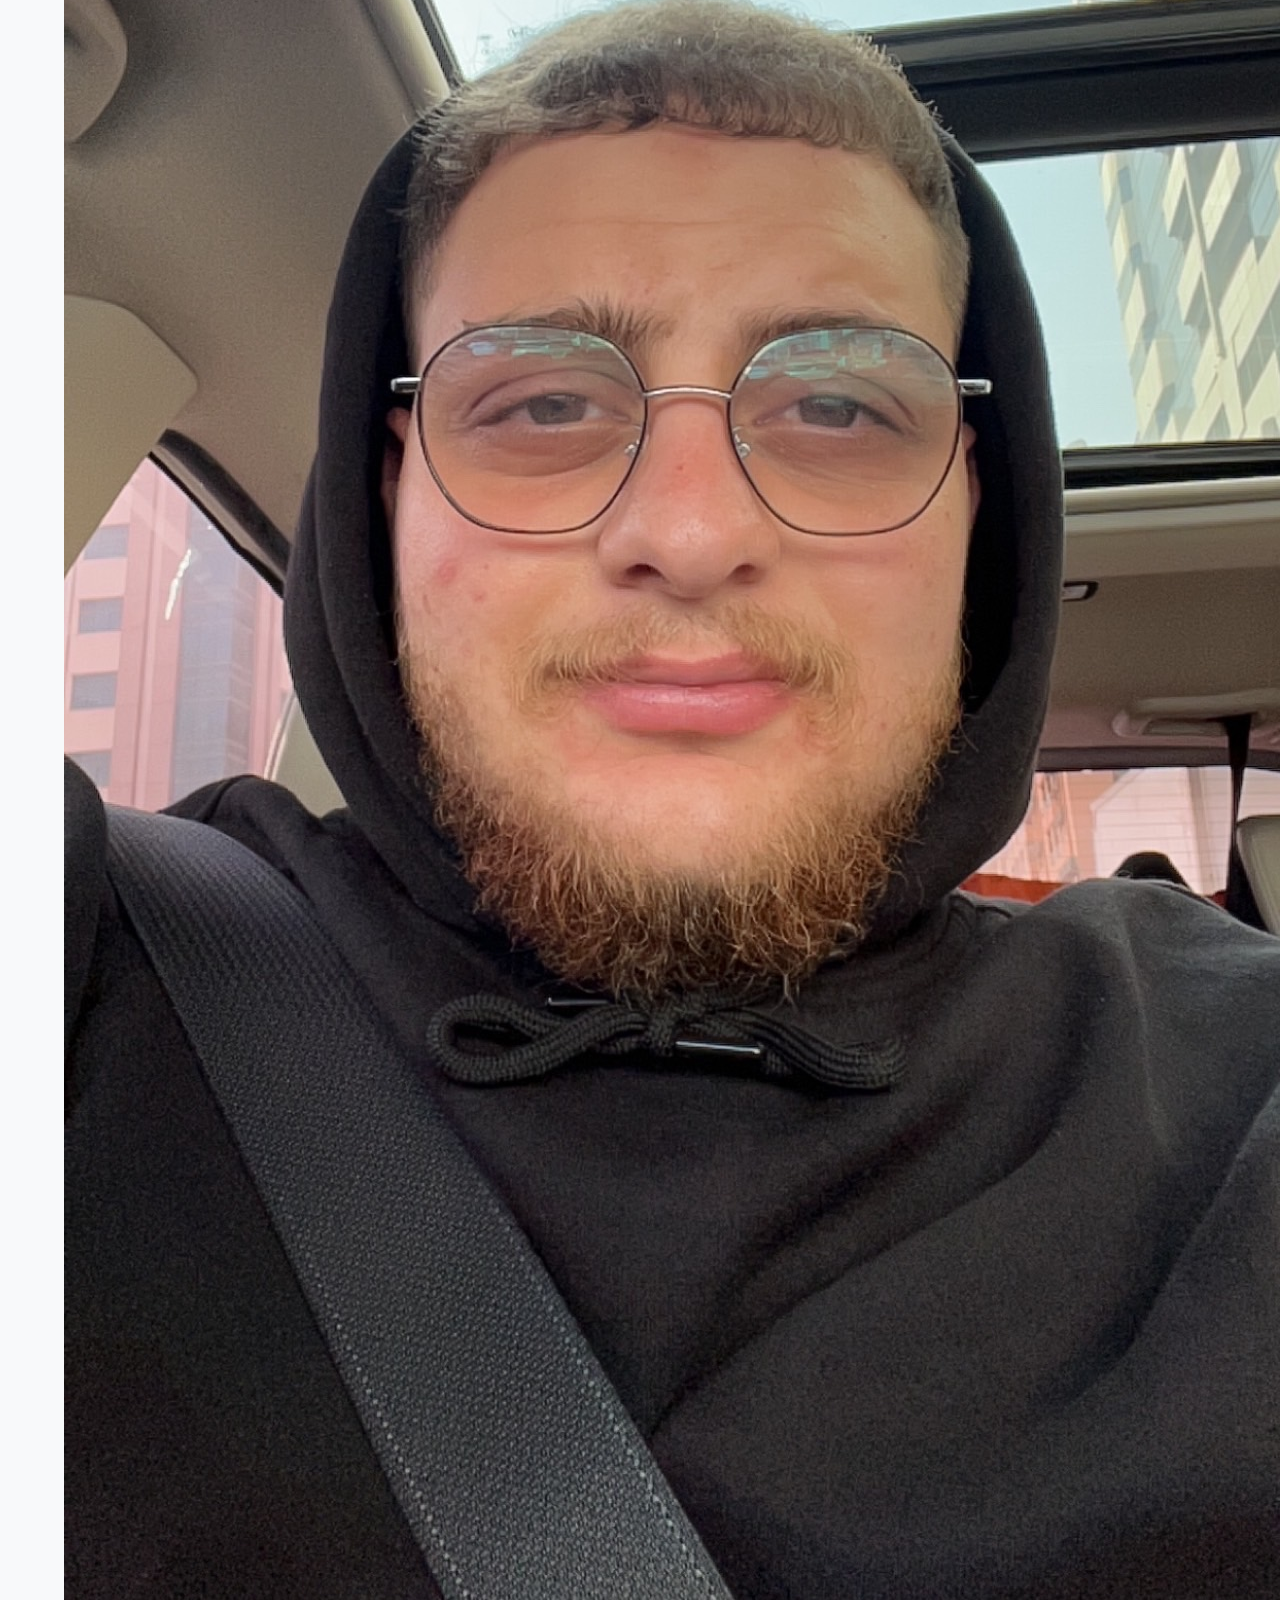
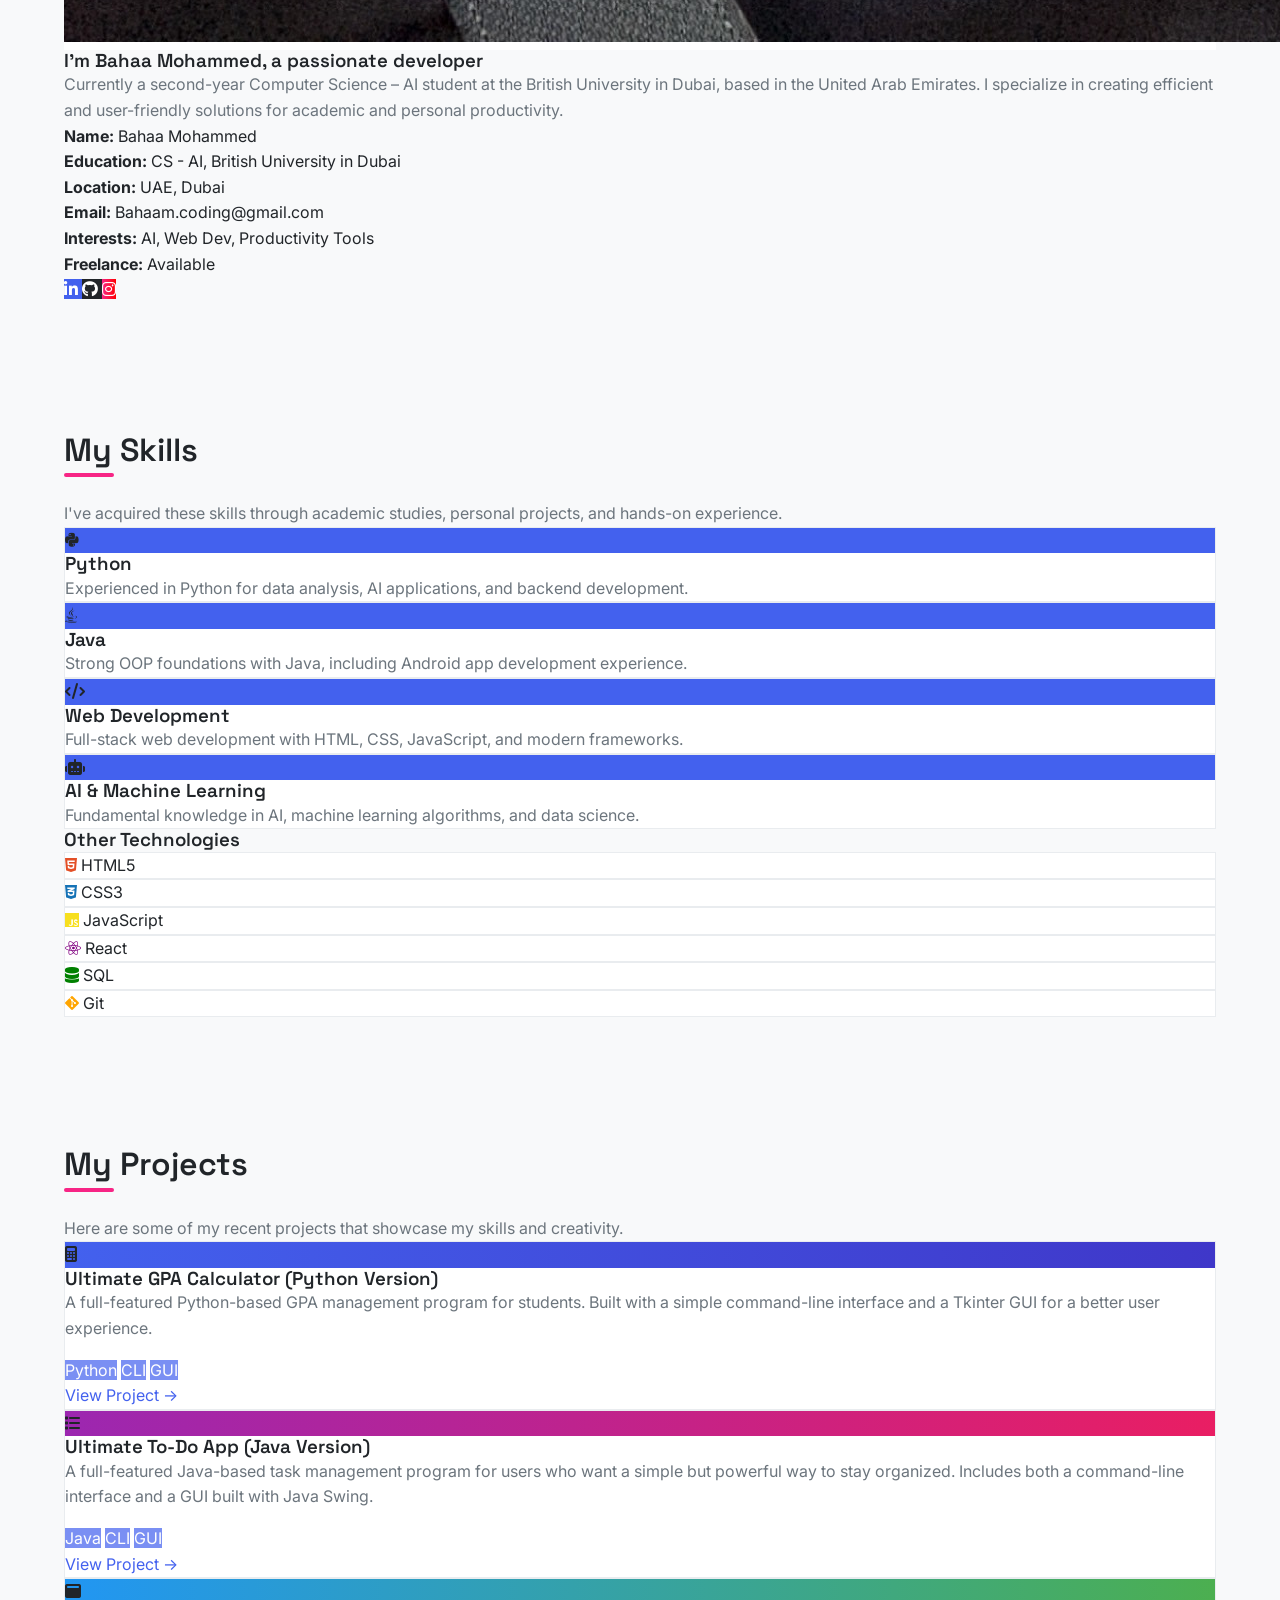
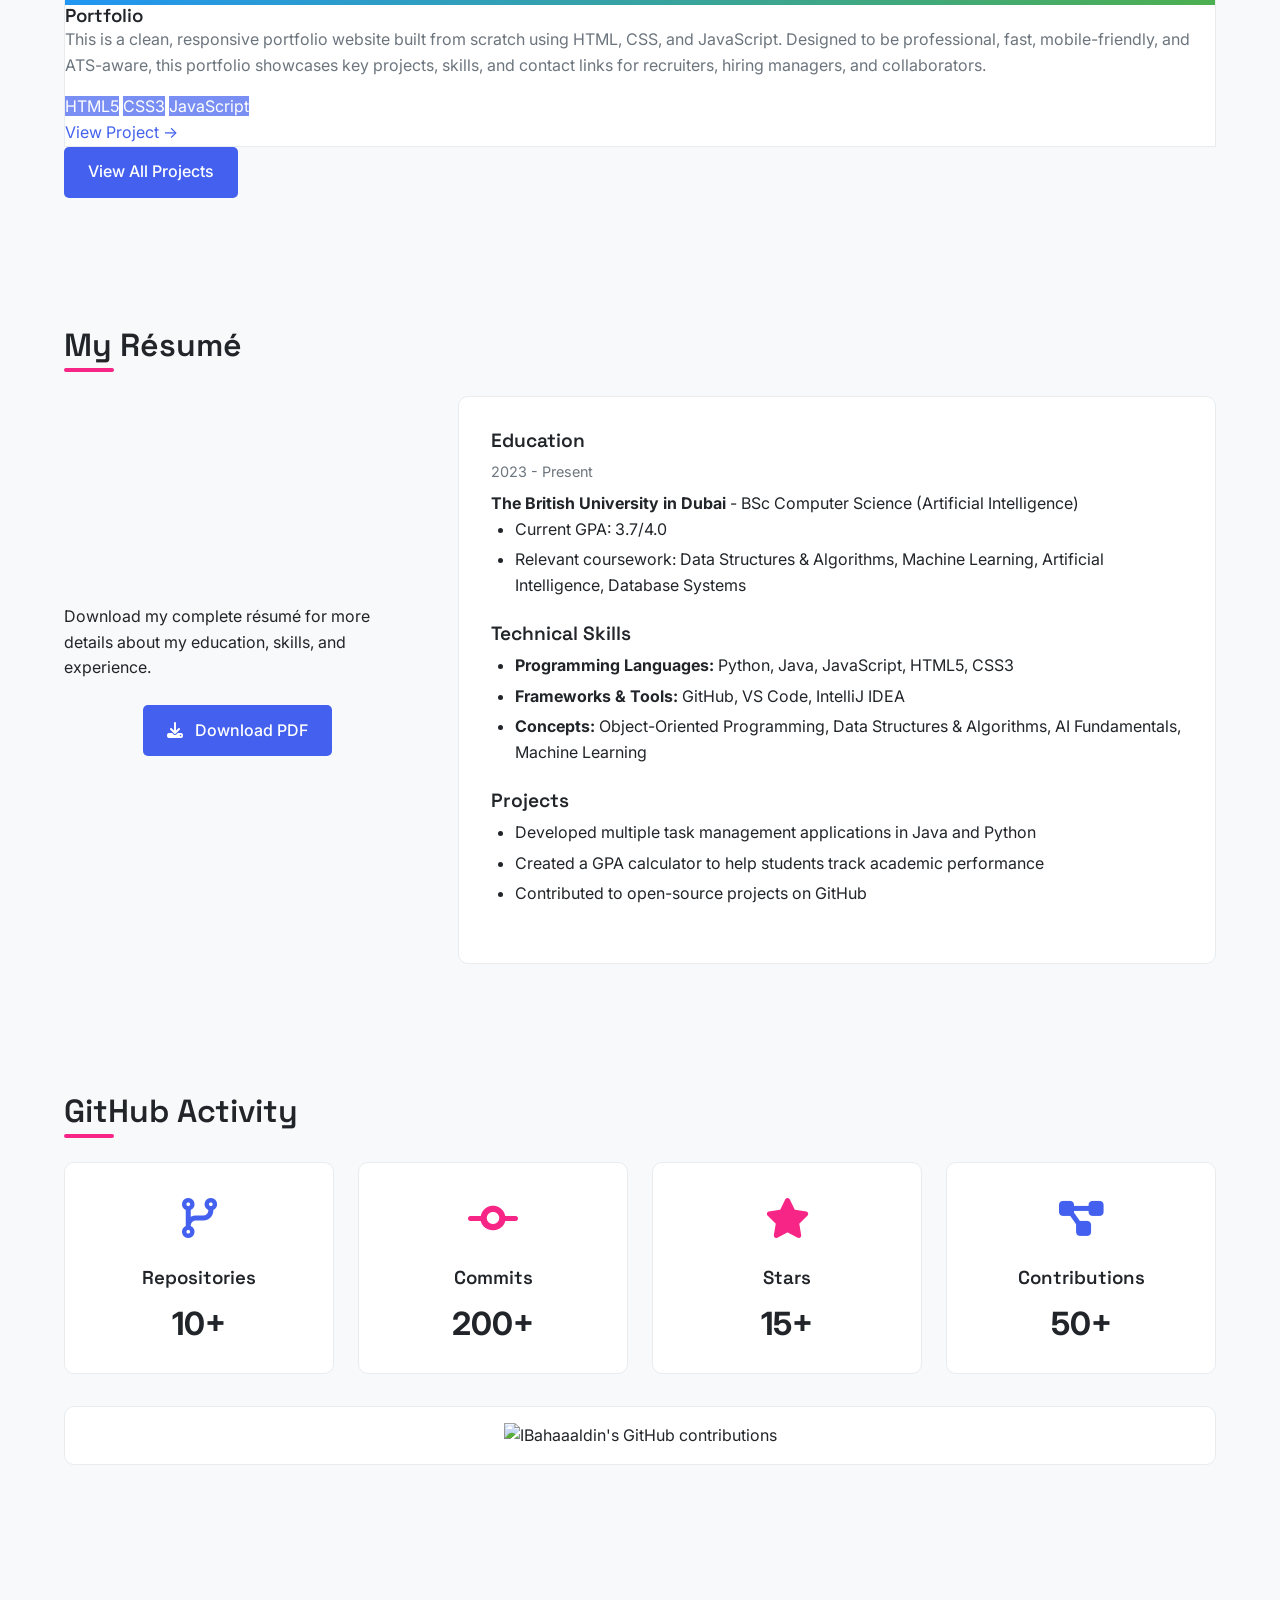
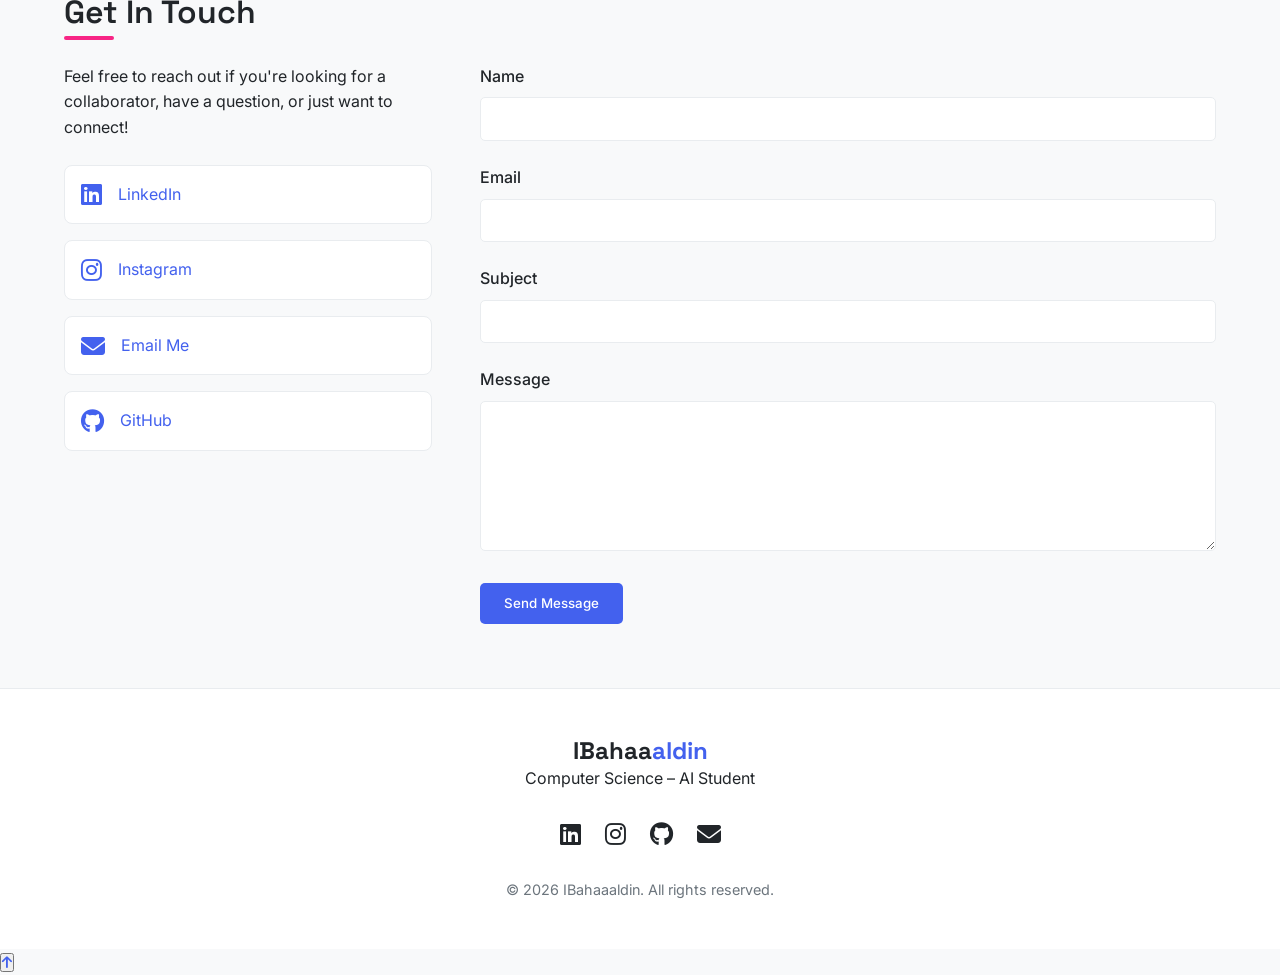
==== commit 45285ce6: "Update index.html" ====
--- a/docs/index.html
+++ b/docs/index.html
@@ -513,8 +513,7 @@
             <div class="p-6">
               <h3 class="text-xl font-semibold mb-2">Portfolio</h3>
               <p style="color: var(--color-muted); margin-bottom: 1rem">
-                A web-based platform for organizing notes, resources, and
-                learning materials with AI tagging.
+This is a clean, responsive portfolio website built from scratch using HTML, CSS, and JavaScript. Designed to be professional, fast, mobile-friendly, and ATS-aware, this portfolio showcases key projects, skills, and contact links for recruiters, hiring managers, and collaborators.
               </p>
               <div class="flex flex-wrap gap-2 mb-4">
                 <span
@@ -546,7 +545,7 @@
                 >
               </div>
               <a
-                href="https://github.com/IBahaaaldin/Portfolio_Html"
+                href="https://github.com/IBahaaaldin/Free_Portfolio"
                 class="font-medium"
                 style="color: var(--color-primary)"
                 >View Project →</a
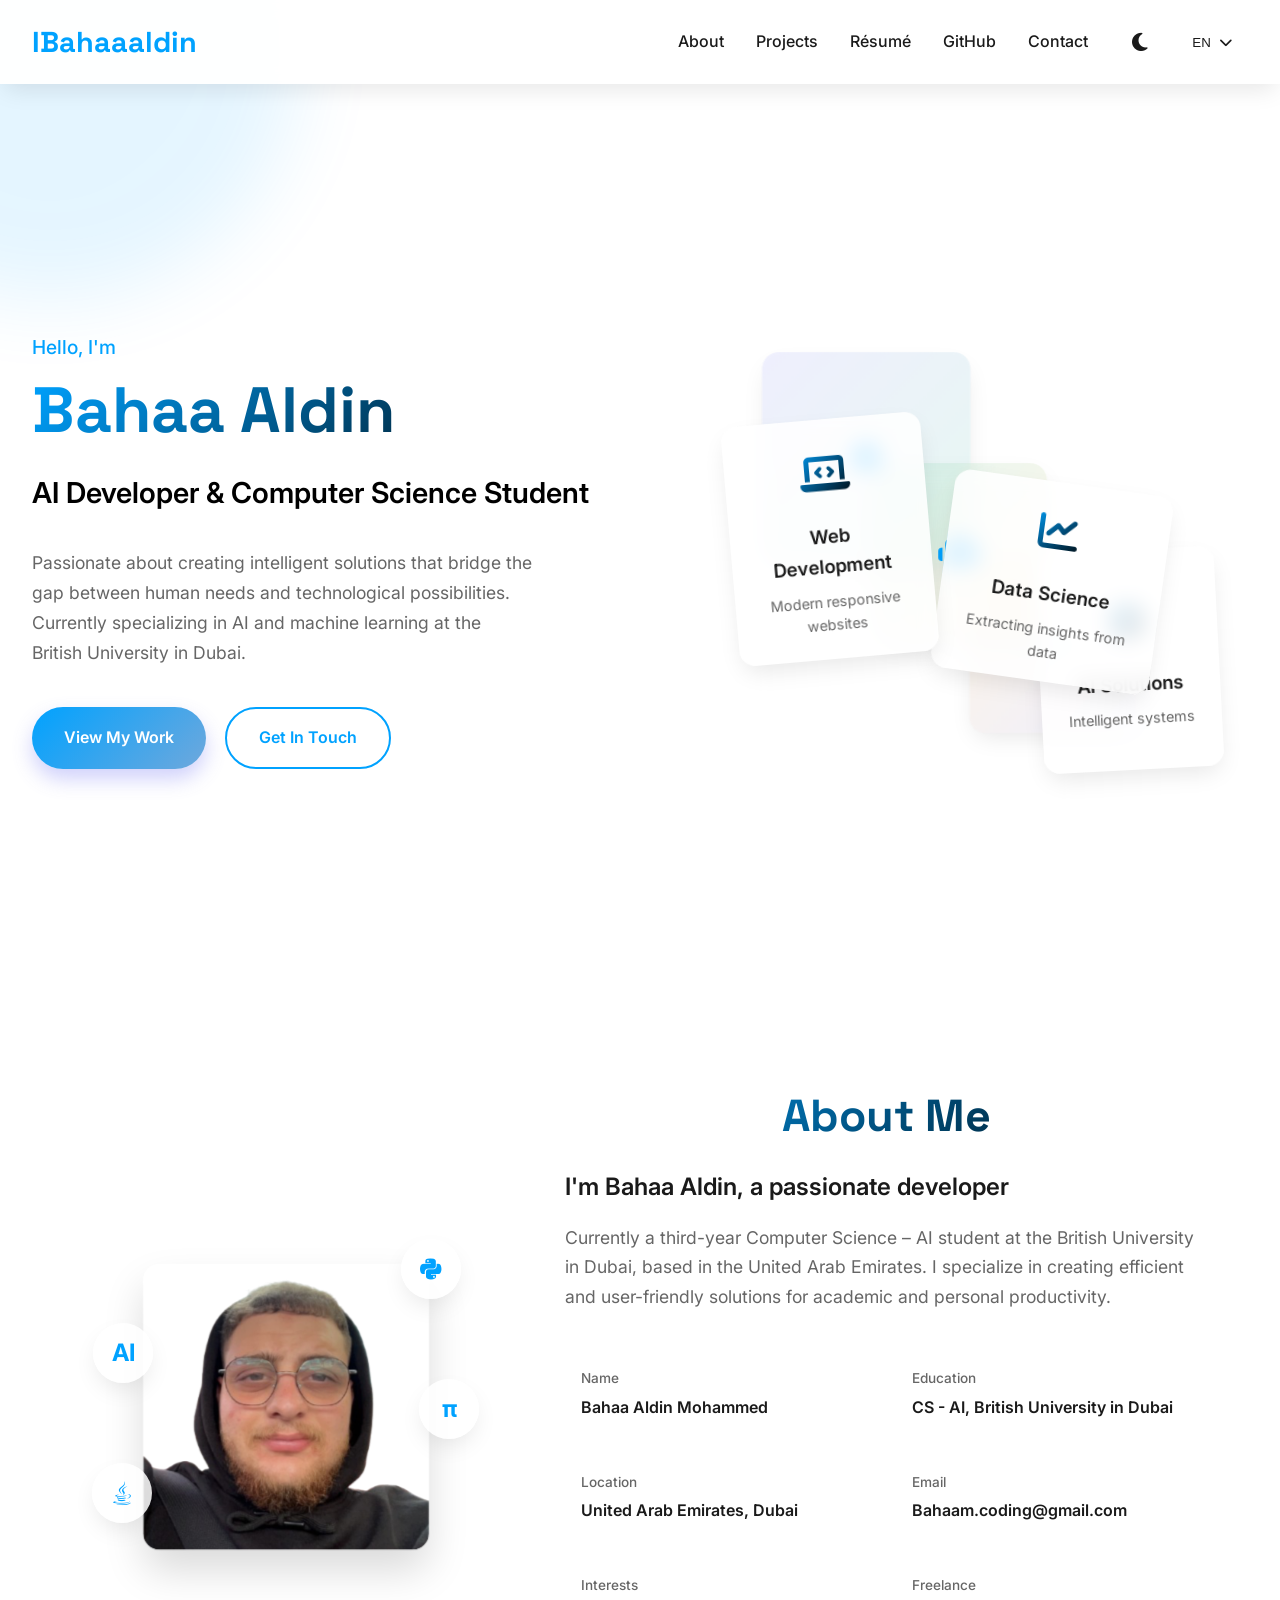
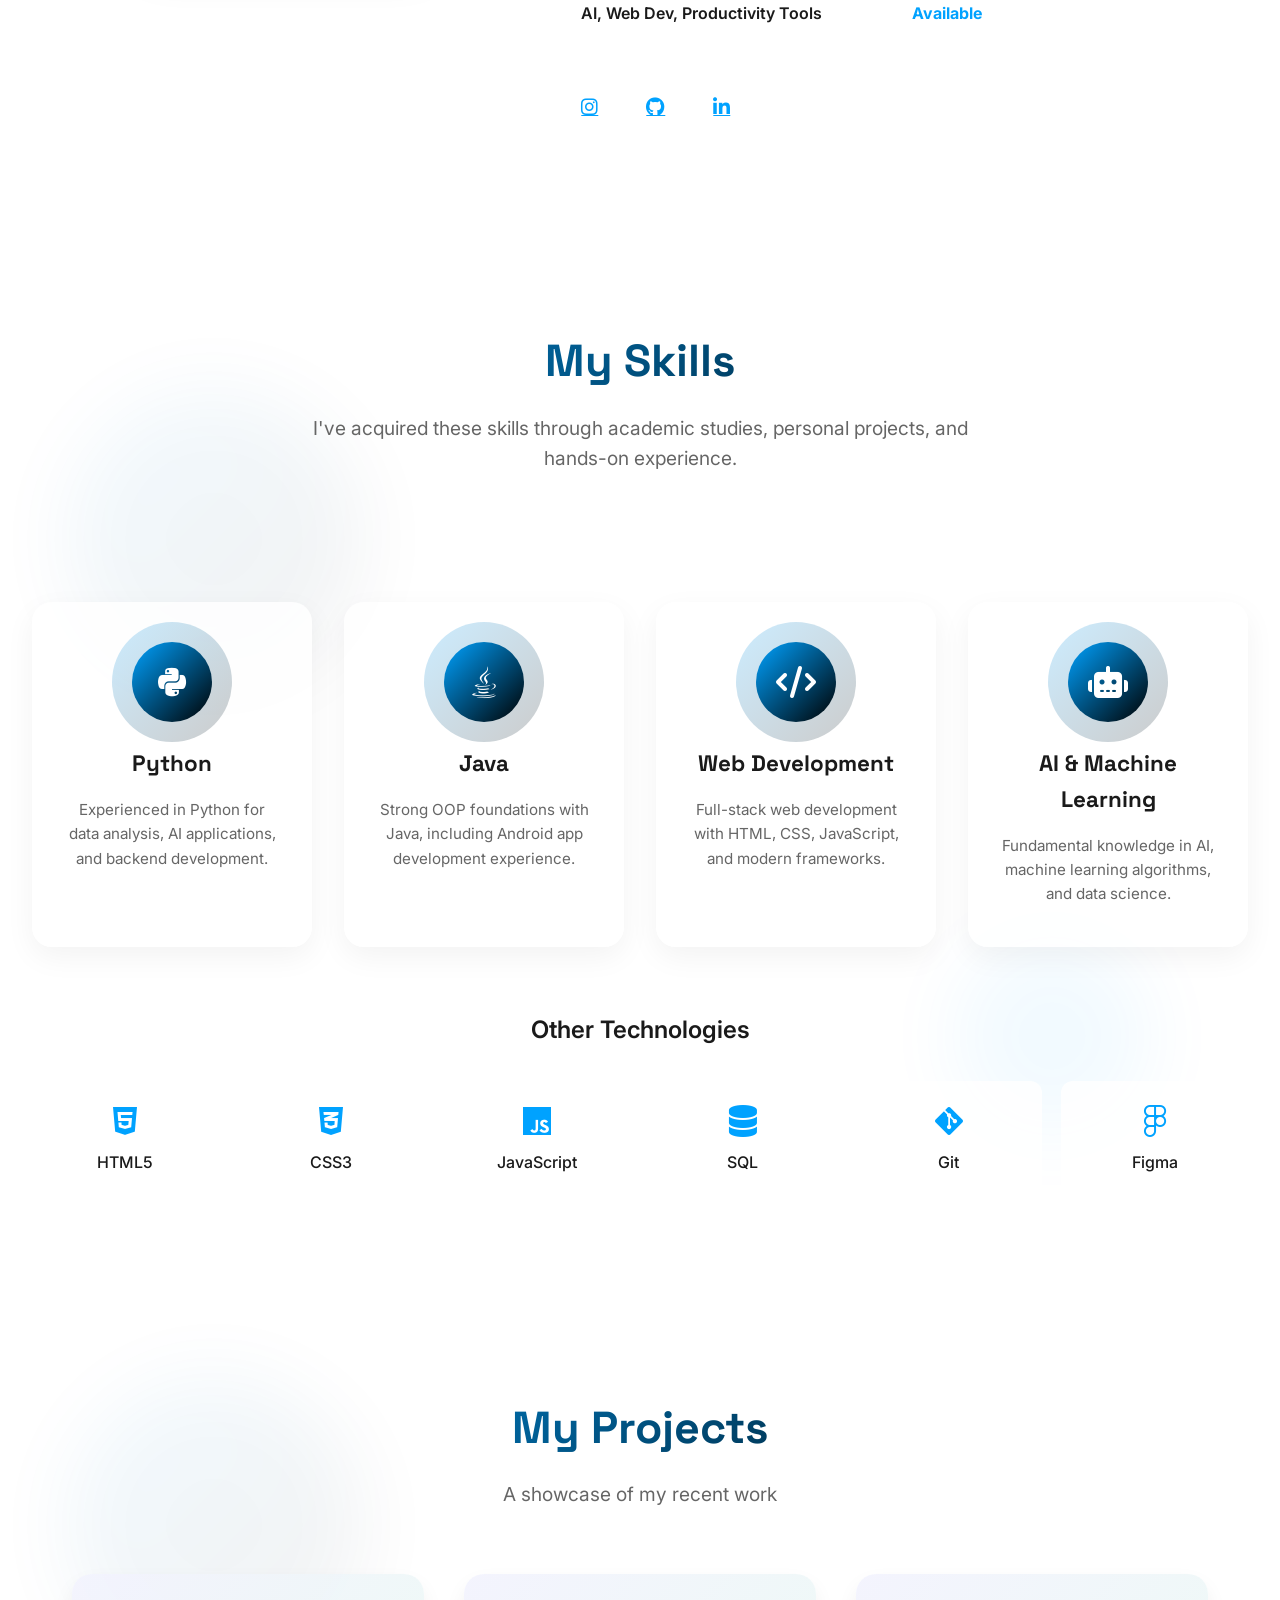
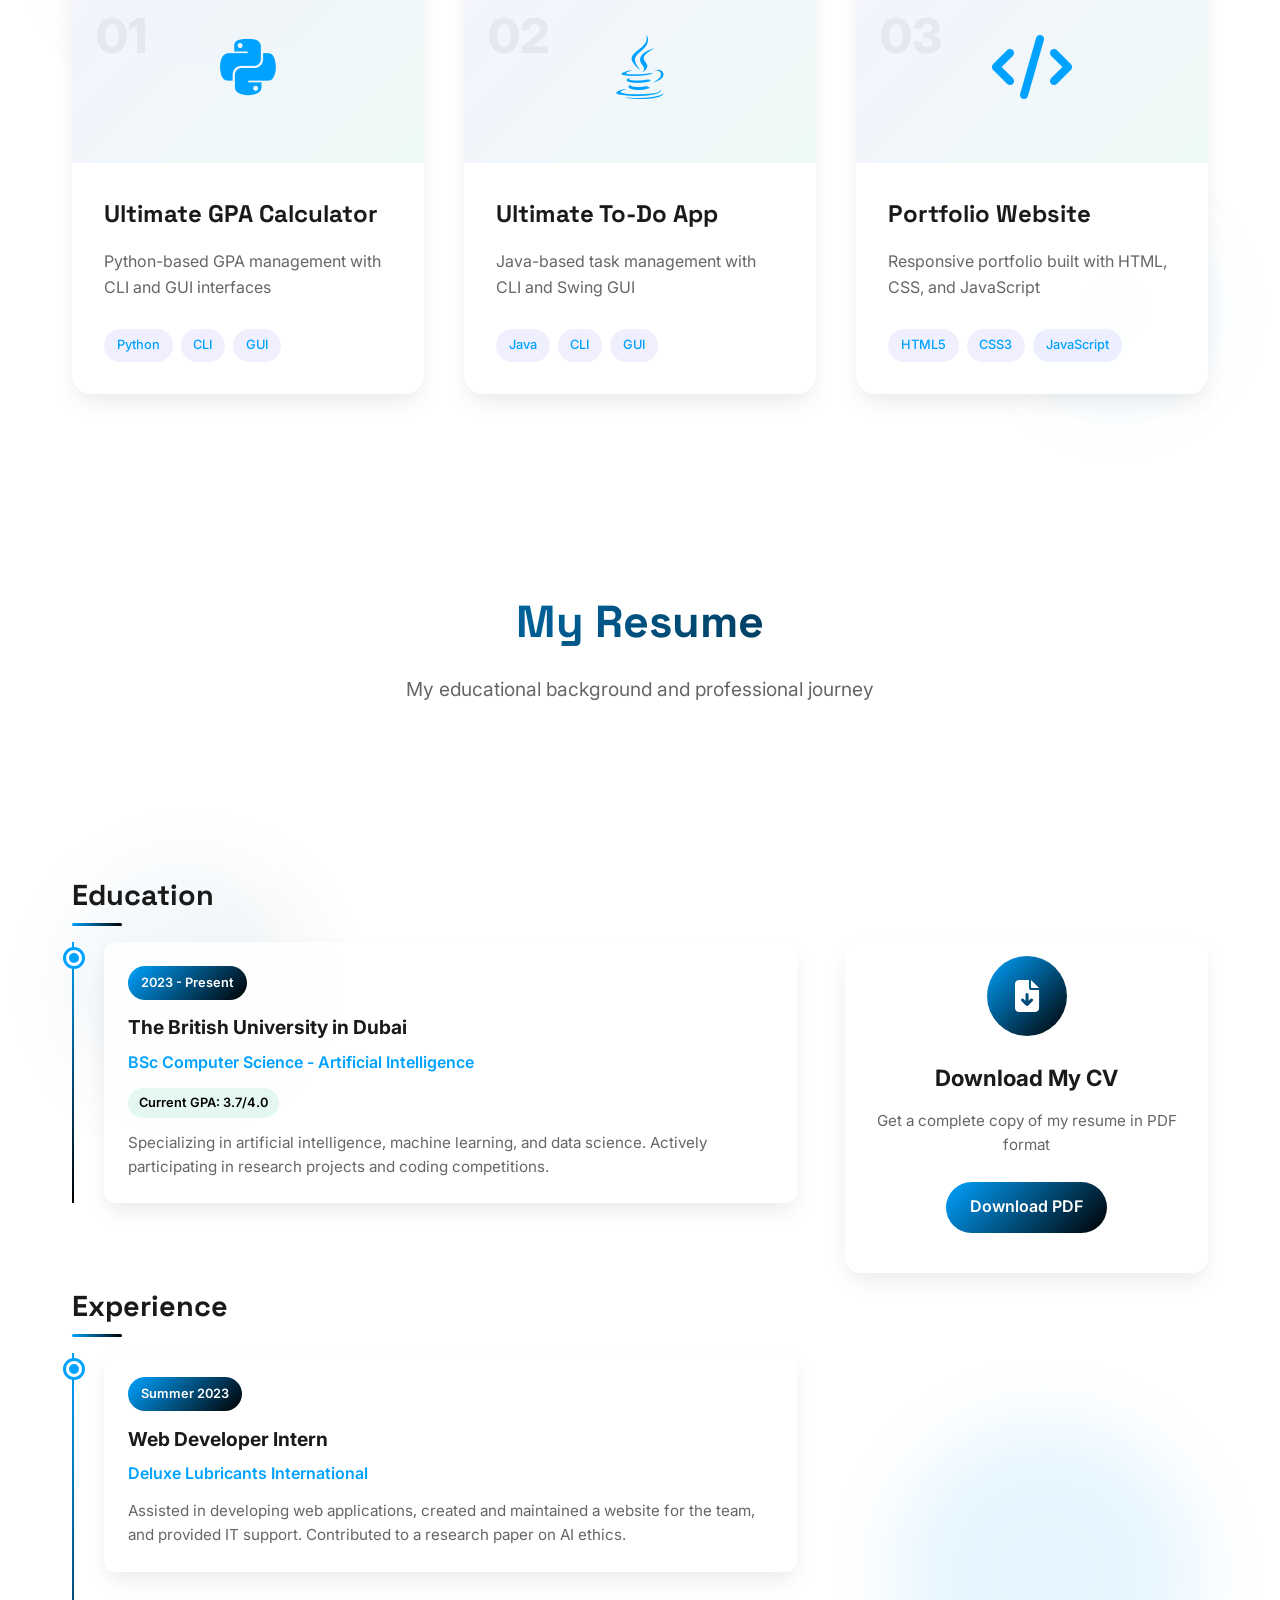
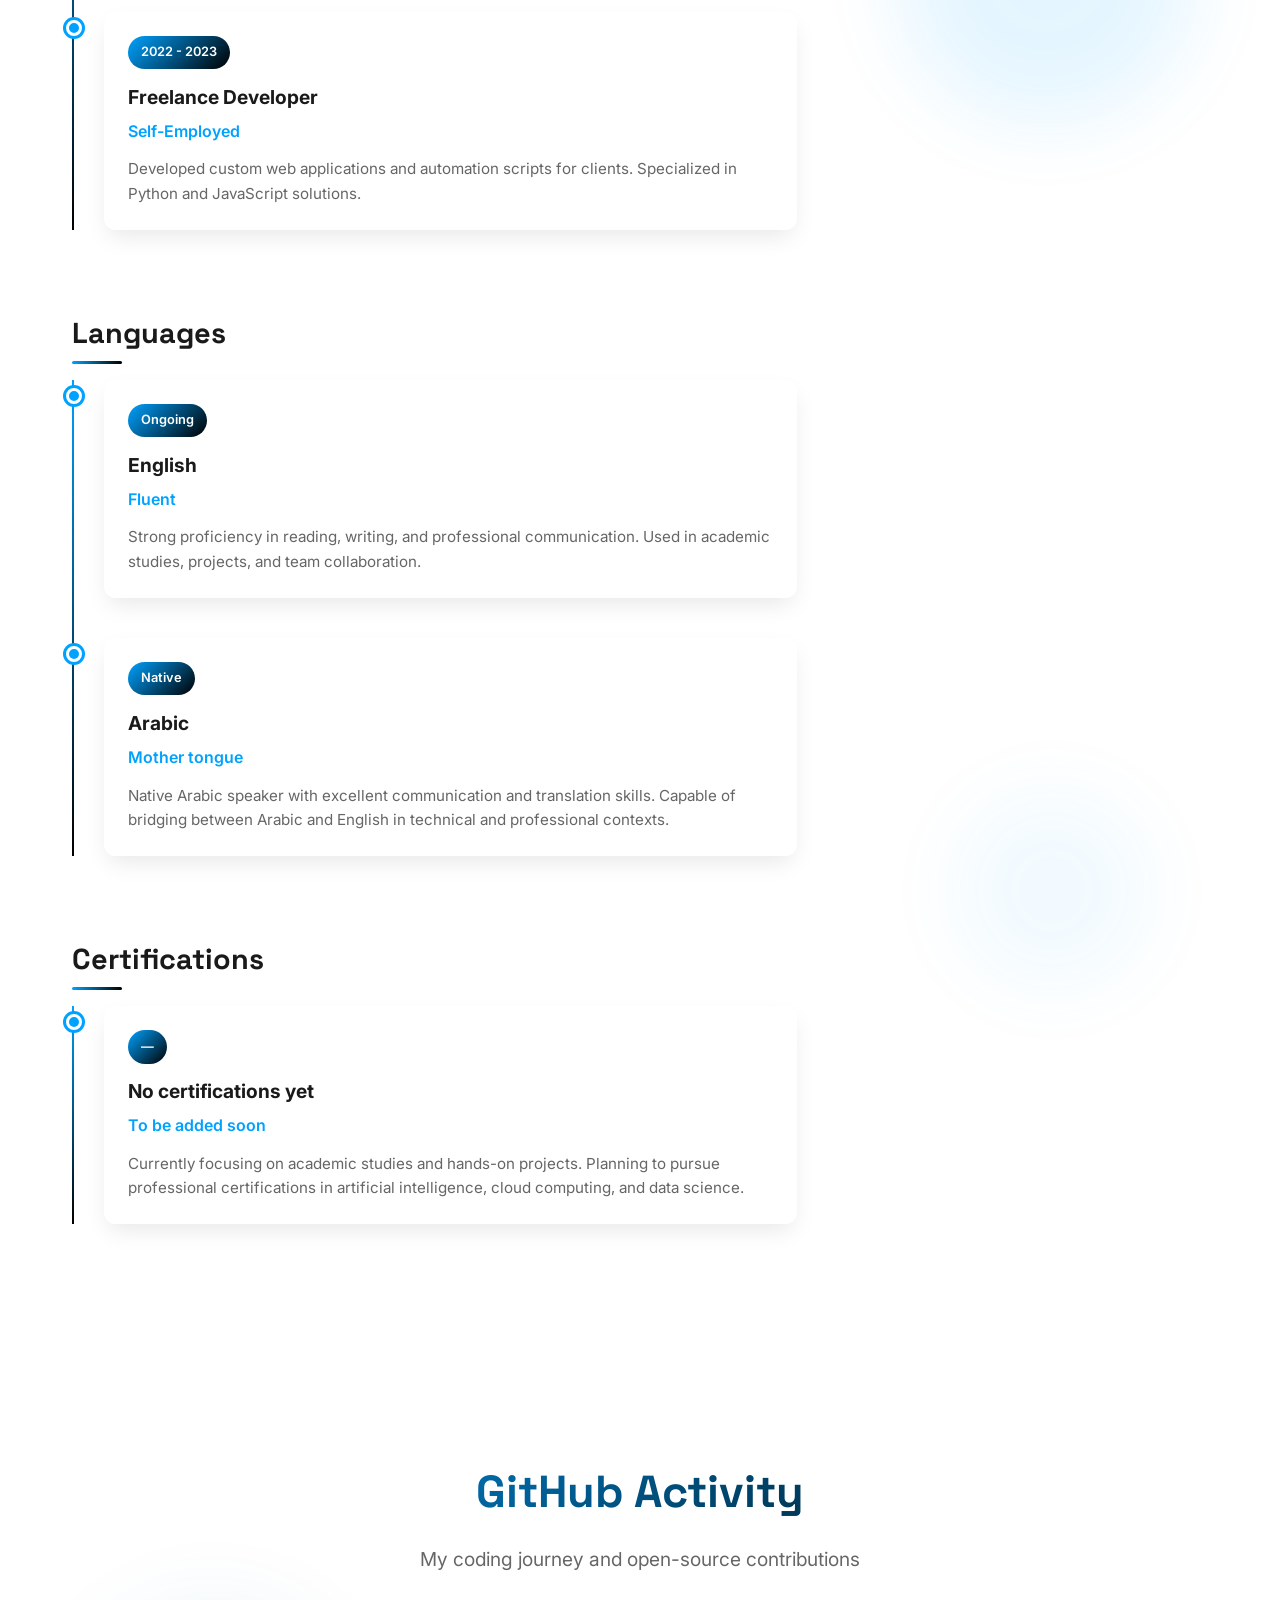
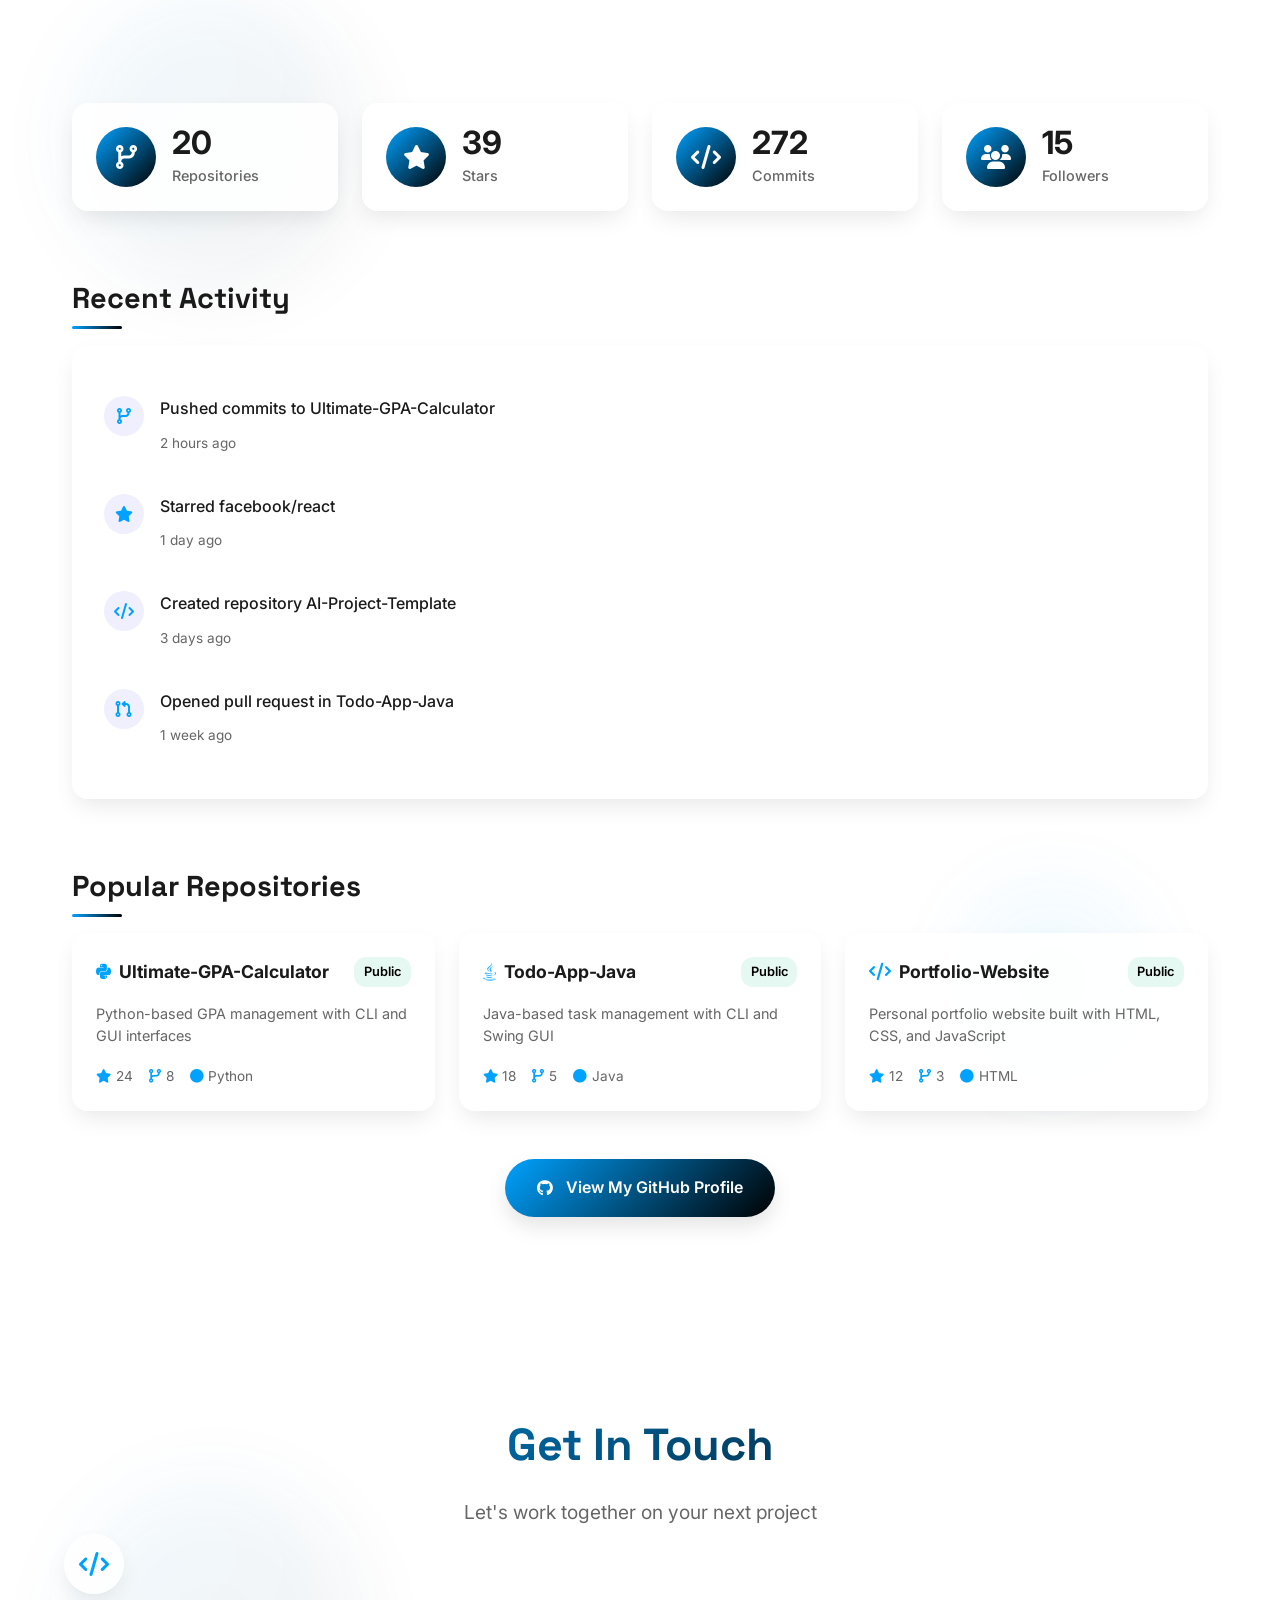
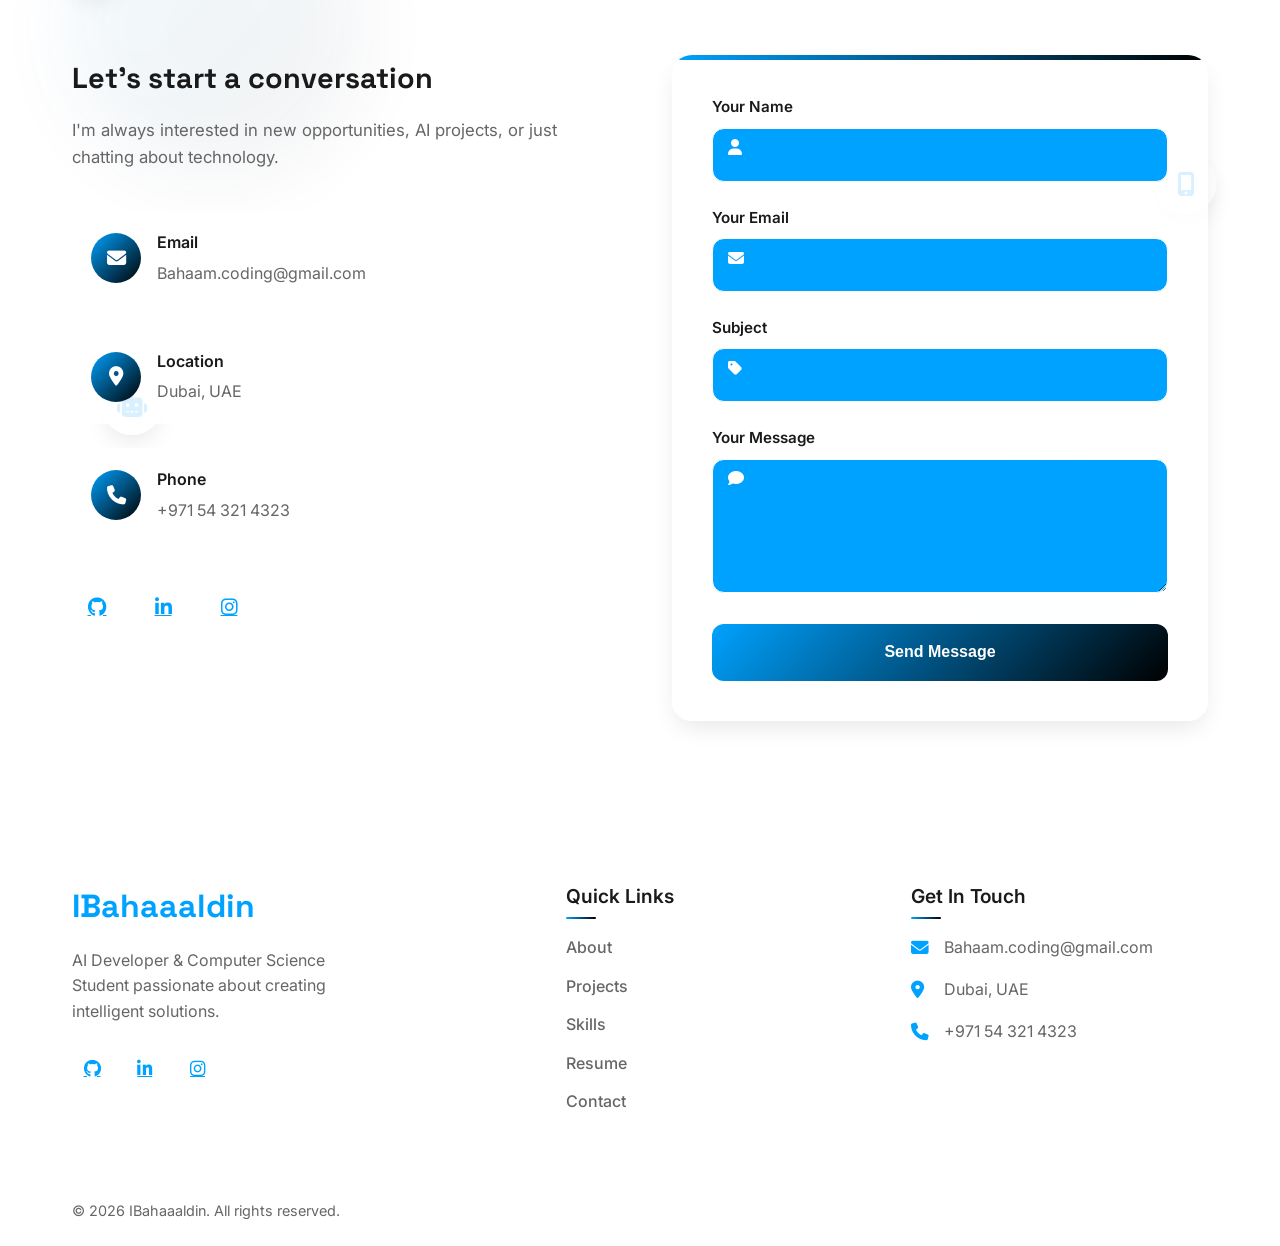
==== commit 8ff8d5d7: "new files" ====
--- a/docs/index.html
+++ b/docs/index.html
@@ -1,951 +1,1522 @@
 <!DOCTYPE html>
-<html lang="en" class="light">
+<html lang="en" dir="ltr">
   <head>
     <meta charset="UTF-8" />
     <meta name="viewport" content="width=device-width, initial-scale=1.0" />
-    <title>IBahaaaldin | Computer Science - AI Student</title>
     <meta
       name="description"
-      content="Portfolio of IBahaaaldin, a Computer Science - AI student at British University in Dubai passionate about AI solutions and system building."
+      data-en="Portfolio of IBahaaaldin, a Computer Science - AI student at British University in Dubai passionate about AI solutions and system building."
+      data-ar="ملف إبهاء الدين، طالب علوم الحاسوب والذكاء الاصطناعي في الجامعة البريطانية في دبي، شغوف بحلول الذكاء الاصطناعي وبناء الأنظمة."
     />
+    <meta
+      name="keywords"
+      data-en="Computer Science, AI, Artificial Intelligence, Portfolio, Developer, UAE, Dubai"
+      data-ar="علوم الحاسوب, الذكاء الاصطناعي, ملف تعريفي, مطور, الإمارات, دبي"
+    />
+    <meta name="author" content="IBahaaaldin" />
+    <meta
+      property="og:title"
+      data-en="IBahaaaldin | Computer Science - AI Student"
+      data-ar="إبهاء الدين | طالب علوم الحاسوب والذكاء الاصطناعي"
+    />
+    <meta
+      property="og:description"
+      data-en="Portfolio of IBahaaaldin, a Computer Science - AI student passionate about AI solutions and system building."
+      data-ar="ملف إبهاء الدين، طالب علوم الحاسوب والذكاء الاصطناعي شغوف بحلول الذكاء الاصطناعي وبناء الأنظمة."
+    />
+    <meta property="og:type" content="website" />
+    <meta property="og:url" content="https://ibahaaaldin.github.io" />
+    <title
+      data-en="IBahaaaldin | Computer Science - AI Student"
+      data-ar="إبهاء الدين | طالب علوم الحاسوب والذكاء الاصطناعي"
+    >
+      IBahaaaldin | Computer Science - AI Student
+    </title>
     <link rel="icon" href="assets/Logo.png" type="image/x-icon" />
-    <link rel="stylesheet" href="css/Styles.css" />
     <link rel="preconnect" href="https://fonts.googleapis.com" />
     <link rel="preconnect" href="https://fonts.gstatic.com" crossorigin />
     <link
       href="https://fonts.googleapis.com/css2?family=Inter:wght@300;400;500;600;700&family=Space+Grotesk:wght@400;500;600;700&display=swap"
       rel="stylesheet"
     />
-    <script src="https://cdn.tailwindcss.com"></script>
     <link
       rel="stylesheet"
       href="https://cdnjs.cloudflare.com/ajax/libs/font-awesome/6.4.0/css/all.min.css"
     />
+    <link rel="stylesheet" href="/docs/css/Styles.css" />
   </head>
   <body>
-    <!-- Header -->
-    <header>
-      <div class="header-container container">
-        <a href="" class="logo">IBahaa<span>aldin</span></a>
-
-        <nav class="nav-links">
-          <a href="#about">About</a>
-          <a href="#projects">Projects</a>
-          <a href="#resume">Résumé</a>
-          <a href="#github">GitHub</a>
-          <a href="#contact">Contact</a>
-
-          <div class="theme-toggle">
-            <span class="theme-icon"><i class="fas fa-sun"></i></span>
-            <label class="toggle-switch">
-              <input type="checkbox" id="theme-toggle" />
-              <span class="slider"></span>
-            </label>
-            <span class="theme-icon"><i class="fas fa-moon"></i></span>
-          </div>
-        </nav>
-
-        <button class="mobile-menu-btn" id="mobile-menu-btn">
-          <i class="fas fa-bars"></i>
+    <!-- Animated background -->
+    <div class="bg-animation">
+      <div class="shape shape-1"></div>
+      <div class="shape shape-2"></div>
+      <div class="shape shape-3"></div>
+    </div>
+
+    <!-- Navigation Bar -->
+    <nav>
+      <div class="nav-container">
+        <a href="#" class="logo">IBahaaaldin</a>
+
+        <div class="nav-menu" id="nav-menu">
+          <a href="#about" class="nav-link" data-en="About" data-ar="عني"
+            >About</a
+          >
+          <a
+            href="#projects"
+            class="nav-link"
+            data-en="Projects"
+            data-ar="المشاريع"
+            >Projects</a
+          >
+          <a href="#resume" class="nav-link" data-en="Résumé" data-ar="السيرة"
+            >Résumé</a
+          >
+          <a href="#github" class="nav-link" data-en="GitHub" data-ar="جيت هاب"
+            >GitHub</a
+          >
+          <a href="#contact" class="nav-link" data-en="Contact" data-ar="اتصل"
+            >Contact</a
+          >
+
+          <div class="nav-actions">
+            <button class="theme-toggle" id="theme-toggle">
+              <i class="fas fa-moon"></i>
+            </button>
+
+            <div class="language-selector">
+              <button class="language-btn" id="language-btn">
+                <span>EN</span>
+                <i class="fas fa-chevron-down"></i>
+              </button>
+              <div class="language-options" id="language-options">
+                <div class="language-option" data-lang="en">English</div>
+                <div class="language-option" data-lang="ar">العربية</div>
+              </div>
+            </div>
+          </div>
+        </div>
+
+        <button class="hamburger" id="hamburger">
+          <span></span>
+          <span></span>
+          <span></span>
         </button>
       </div>
-    </header>
+    </nav>
 
     <!-- Hero Section -->
-    <section class="hero" id="home">
-      <div class="container">
-        <div class="hero-content">
-          <div class="hero-text">
-            <h1 class="hero-title animate">
-              Hi, I'm
-              <span style="color: var(--color-primary)">IBahaaaldin</span>
-            </h1>
-            <h2 class="hero-subtitle animate delay-1">
-              Computer Science – AI Student
-            </h2>
-            <p class="hero-tagline animate delay-2">
-              Passionate about AI solutions, system building, and creating
-              efficient tools.
+    <section class="hero">
+      <div class="hero-content">
+        <div class="hero-text">
+          <p class="hero-greeting" data-en="Hello, I'm" data-ar="مرحباً، أنا">
+            Hello, I'm
+          </p>
+          <h1 class="hero-name" data-en="Bahaa Aldin" data-ar="بهاء الدين">
+            Bahaaaldin
+          </h1>
+          <p
+            class="hero-title"
+            data-en="AI Developer & Computer Science Student"
+            data-ar="مطور ذكاء اصطناعي وطالب علوم حاسوب"
+          >
+            AI Developer & Computer Science Student
+          </p>
+          <p
+            class="hero-description"
+            data-en="Passionate about creating intelligent solutions that bridge the gap between human needs and technological possibilities. Currently specializing in AI and machine learning at the British University in Dubai."
+            data-ar="شغوف بخلق حلول ذكية تعمل على سد الفجوة بين الاحتياجات البشرية والإمكانيات التكنولوجية. متخصص حاليًا في الذكاء الاصطناعي والتعلم الآلي في الجامعة البريطانية في دبي."
+          >
+            Passionate about creating intelligent solutions that bridge the gap
+            between human needs and technological possibilities. Currently
+            specializing in AI and machine learning at the British University in
+            Dubai.
+          </p>
+          <div class="hero-cta">
+            <a
+              href="#projects"
+              class="btn btn-primary"
+              data-en="View My Work"
+              data-ar="شاهد أعمالي"
+              >View My Work</a
+            >
+            <a
+              href="#contact"
+              class="btn btn-secondary"
+              data-en="Get In Touch"
+              data-ar="تواصل معي"
+              >Get In Touch</a
+            >
+          </div>
+        </div>
+
+        <div class="hero-visual">
+          <div class="main-visual">
+            <div class="visual-element element-1">
+              <i class="fas fa-brain"></i>
+            </div>
+            <div class="visual-element element-2">
+              <i class="fas fa-code"></i>
+            </div>
+            <div class="visual-element element-3">
+              <i class="fas fa-robot"></i>
+            </div>
+          </div>
+
+          <div class="floating-card card-1" style="--rotate: -5deg">
+            <div class="card-icon">
+              <i class="fas fa-laptop-code"></i>
+            </div>
+            <h3
+              class="card-title"
+              data-en="Web Development"
+              data-ar="تطوير الويب"
+            >
+              Web Development
+            </h3>
+            <p
+              class="card-desc"
+              data-en="Modern responsive websites"
+              data-ar="مواقع ويب متجاوبة حديثة"
+            >
+              Modern responsive websites
             </p>
-            <div class="hero-buttons animate delay-3">
-              <a href="#projects" class="btn">View My Work</a>
-              <a href="#contact" class="btn btn-outline">Contact Me</a>
-            </div>
-          </div>
-          <div class="hero-image animate delay-4">
-            <img
-              src="assets/Image2.jpeg"
-              alt="IBahaaaldin's professional headshot"
-              width="300"
-              height="300"
-            />
+          </div>
+
+          <div class="floating-card card-2" style="--rotate: 8deg">
+            <div class="card-icon">
+              <i class="fas fa-chart-line"></i>
+            </div>
+            <h3
+              class="card-title"
+              data-en="Data Science"
+              data-ar="علم البيانات"
+            >
+              Data Science
+            </h3>
+            <p
+              class="card-desc"
+              data-en="Extracting insights from data"
+              data-ar="استخراج الرؤى من البيانات"
+            >
+              Extracting insights from data
+            </p>
+          </div>
+
+          <div class="floating-card card-3" style="--rotate: -3deg">
+            <div class="card-icon">
+              <i class="fas fa-microchip"></i>
+            </div>
+            <h3
+              class="card-title"
+              data-en="AI Solutions"
+              data-ar="حلول الذكاء الاصطناعي"
+            >
+              AI Solutions
+            </h3>
+            <p
+              class="card-desc"
+              data-en="Intelligent systems"
+              data-ar="أنظمة ذكية"
+            >
+              Intelligent systems
+            </p>
           </div>
         </div>
       </div>
     </section>
 
     <!-- About Section -->
-    <section class="about" id="about">
+    <section id="about" class="about-section">
       <div class="container">
-        <h2 class="section-title">About Me</h2>
-        <div class="flex flex-col md:flex-row items-center">
-          <div class="md:w-1/3 mb-10 md:mb-0 flex justify-center">
-            <div
-              class="relative w-64 h-64 rounded-full overflow-hidden border-4"
-              style="
-                background-color: white;
-                border-color: var(--color-primary);
-              "
-            >
-              <div class="absolute inset-0 flex items-center justify-center">
-                <img src="assets/Image.jpeg" />
-              </div>
-            </div>
-          </div>
-          <div class="md:w-2/3 md:pl-12" style="color: var(--color-text)">
-            <h3 class="text-2xl font-semibold mb-4">
-              I'm Bahaa Mohammed, a passionate developer
-            </h3>
-            <p class="text-lg mb-6" style="color: var(--color-muted)">
-              Currently a second-year Computer Science – AI student at the
-              British University in Dubai, based in the United Arab Emirates. I
-              specialize in creating efficient and user-friendly solutions for
-              academic and personal productivity.
+        <div class="about-content">
+          <!-- 3D Photo Container -->
+          <div class="photo-3d-container">
+            <div class="photo-3d">
+              <div class="photo-front">
+                <img
+                  src="/docs/assets/Image-removebg-preview.png"
+                  alt="Bahaa Mohammed"
+                />
+              </div>
+              <div class="photo-edge"></div>
+              <div class="photo-side"></div>
+            </div>
+            <div class="floating-elements">
+              <div class="floating-element fe-1">AI</div>
+              <div class="floating-element fe-3">π</div>
+              <div class="floating-element fe-4">
+                <i class="fab fa-python"></i>
+              </div>
+              <div class="floating-element fe-5">
+                <i class="fab fa-java"></i>
+              </div>
+            </div>
+          </div>
+
+          <!-- About Text -->
+          <div class="about-text">
+            <h2 class="section-title" data-en="About Me" data-ar="عني">
+              About Me
+            </h2>
+            <p
+              class="intro-text"
+              data-en="I'm Bahaa Aldin, a passionate developer"
+              data-ar="أنا بهاء الدين، مطور شغوف"
+            >
+              I'm Bahaa Aldin, a passionate developer
             </p>
-
-            <div class="grid grid-cols-1 md:grid-cols-2 gap-6 mb-8">
-              <div>
-                <p class="mb-2"><strong>Name:</strong> Bahaa Mohammed</p>
-                <p class="mb-2">
-                  <strong>Education:</strong> CS - AI, British University in
-                  Dubai
-                </p>
-                <p class="mb-2"><strong>Location:</strong> UAE, Dubai</p>
-              </div>
-              <div>
-                <p class="mb-2">
-                  <strong>Email:</strong> Bahaam.coding@gmail.com
-                </p>
-                <p class="mb-2">
-                  <strong>Interests:</strong> AI, Web Dev, Productivity Tools
-                </p>
-                <p class="mb-2"><strong>Freelance:</strong> Available</p>
-              </div>
-            </div>
-
-            <div class="flex space-x-4">
+            <p
+              class="description-text"
+              data-en="Currently a third-year Computer Science – AI student at the British University in Dubai, based in the United Arab Emirates. I specialize in creating efficient and user-friendly solutions for academic and personal productivity."
+              data-ar="طالب في السنة الثالثة في علوم الحاسوب - الذكاء الاصطناعي في الجامعة البريطانية في دبي، مقيم في الإمارات العربية المتحدة. أتخصص في إنشاء حلول فعالة وسهلة الاستخدام للإنتاجية الأكاديمية والشخصية."
+            >
+              Currently a third-year Computer Science – AI student at the
+              British University in Dubai, from Syria and based in the United
+              Arab Emirates. I specialize in creating efficient and
+              user-friendly solutions for academic and personal productivity.
+            </p>
+
+            <!-- Personal Info Grid -->
+            <div class="info-grid">
+              <div class="info-item">
+                <span class="info-label" data-en="Name" data-ar="الاسم"
+                  >Name</span
+                >
+                <span
+                  class="info-value"
+                  data-en="Bahaa Aldin Mohammed"
+                  data-ar="بهاء الدين محمد"
+                  >Bahaa Aldin Mohammed</span
+                >
+              </div>
+              <div class="info-item">
+                <span class="info-label" data-en="Education" data-ar="التعليم"
+                  >Education</span
+                >
+                <span
+                  class="info-value"
+                  data-en="CS - AI, British University in Dubai"
+                  data-ar="علوم الحاسوب - الذكاء الاصطناعي، الجامعة البريطانية في دبي"
+                >
+                  >CS - AI, British University in Dubai</span
+                >
+              </div>
+              <div class="info-item">
+                <span class="info-label" data-en="Location" data-ar="الموقع"
+                  >Location</span
+                >
+                <span
+                  class="info-value"
+                  data-en="United Arab Emirates, Dubai"
+                  data-ar="الامارات العربية المتحدة، دبي"
+                  >UAE, Dubai</span
+                >
+              </div>
+              <div class="info-item">
+                <span class="info-label" data-en="Email" data-ar="البريد"
+                  >Email</span
+                >
+                <span class="info-value">Bahaam.coding@gmail.com</span>
+              </div>
+              <div class="info-item">
+                <span
+                  class="info-label"
+                  data-en="Interests"
+                  data-ar="الاهتمامات"
+                  >Interests</span
+                >
+                <span
+                  class="info-value"
+                  data-en="AI, Web Dev, Productivity Tools"
+                  data-ar="الذكاء الاصطناعي وتطوير الويب وأدوات الإنتاجية"
+                  >AI, Web Dev, Productivity Tools</span
+                >
+              </div>
+              <div class="info-item">
+                <span
+                  class="info-label"
+                  data-en="Freelance"
+                  data-ar="العمل الحر"
+                  >Freelance</span
+                >
+                <span
+                  class="info-value available"
+                  data-en="Available"
+                  data-ar="متوفر"
+                  style="color: #00a2ff"
+                  >Available</span
+                >
+              </div>
+            </div>
+
+            <!-- Social Links -->
+            <div class="social-links">
               <a
-                href="https://www.linkedin.com/in/bahaa-mohammed-371259369"
-                target="_blank"
-                class="w-12 h-12 rounded-full flex items-center justify-center"
-                style="background-color: var(--color-primary); color: white"
+                href="https://www.instagram.com/ibahaaaldin"
+                class="social-link"
+                aria-label="Instagram"
               >
-                <i class="fab fa-linkedin-in text-xl"></i>
+                <i class="fab fa-instagram"></i>
               </a>
               <a
                 href="https://github.com/IBahaaaldin"
-                target="_blank"
-                class="w-12 h-12 rounded-full flex items-center justify-center"
-                style="background-color: var(--color-text); color: white"
+                class="social-link"
+                aria-label="GitHub"
               >
-                <i class="fab fa-github text-xl"></i>
+                <i class="fab fa-github"></i>
+              </a>
+              <a
+                href="https://www.linkedin.com/in/ibahaaaldin"
+                class="social-link"
+                aria-label="LinkedIn"
+              >
+                <i class="fab fa-linkedin-in"></i>
+              </a>
+            </div>
+          </div>
+        </div>
+      </div>
+    </section>
+
+    <!-- Skills Section -->
+    <section id="skills" class="skills-section">
+      <div class="container">
+        <div class="section-header">
+          <h2 class="section-title" data-en="My Skills" data-ar="مهاراتي">
+            My Skills
+          </h2>
+          <p
+            class="section-subtitle"
+            data-en="I've acquired these skills through academic studies, personal projects, and hands-on experience."
+            data-ar="اكتسبت هذه المهارات من خلال الدراسة الأكاديمية، والمشاريع الشخصية، والخبرة العملية."
+          >
+            I've acquired these skills through academic studies, personal
+            projects, and hands-on experience.
+          </p>
+        </div>
+
+        <!-- Main Skill Cards -->
+        <div class="skills-grid">
+          <!-- Python -->
+          <div class="skill-card">
+            <div class="skill-icon">
+              <i class="fab fa-python"></i>
+            </div>
+            <h3 class="skill-title">Python</h3>
+            <p
+              class="skill-desc"
+              data-en="Experienced in Python for data analysis, AI applications, and backend development."
+              data-ar="خبرة في بايثون لتحليل البيانات، تطبيقات الذكاء الاصطناعي، وتطوير الواجهات الخلفية."
+            >
+              Experienced in Python for data analysis, AI applications, and
+              backend development.
+            </p>
+          </div>
+
+          <!-- Java -->
+          <div class="skill-card">
+            <div class="skill-icon">
+              <i class="fab fa-java"></i>
+            </div>
+            <h3 class="skill-title">Java</h3>
+            <p
+              class="skill-desc"
+              data-en="Strong OOP foundations with Java, including Android app development experience."
+              data-ar="أساسيات قوية في البرمجة كائنية التوجه مع جافا، بما في ذلك خبرة في تطوير تطبيقات الأندرويد."
+            >
+              Strong OOP foundations with Java, including Android app
+              development experience.
+            </p>
+          </div>
+
+          <!-- Web Development -->
+          <div class="skill-card">
+            <div class="skill-icon">
+              <i class="fas fa-code"></i>
+            </div>
+            <h3
+              class="skill-title"
+              data-en="Web Development"
+              data-ar="تطوير الويب"
+            >
+              Web Development
+            </h3>
+            <p
+              class="skill-desc"
+              data-en="Full-stack web development with HTML, CSS, JavaScript, and modern frameworks."
+              data-ar="تطوير ويب كامل باستخدام HTML، CSS، JavaScript، وأطر العمل الحديثة."
+            >
+              Full-stack web development with HTML, CSS, JavaScript, and modern
+              frameworks.
+            </p>
+          </div>
+
+          <!-- AI & Machine Learning -->
+          <div class="skill-card">
+            <div class="skill-icon">
+              <i class="fas fa-robot"></i>
+            </div>
+            <h3
+              class="skill-title"
+              data-en="AI & Machine Learning"
+              data-ar="الذكاء الاصطناعي وتعلم الآلة"
+            >
+              AI & Machine Learning
+            </h3>
+            <p
+              class="skill-desc"
+              data-en="Fundamental knowledge in AI, machine learning algorithms, and data science."
+              data-ar="معرفة أساسية في الذكاء الاصطناعي، خوارزميات تعلم الآلة، وعلوم البيانات."
+            >
+              Fundamental knowledge in AI, machine learning algorithms, and data
+              science.
+            </p>
+          </div>
+        </div>
+
+        <!-- Other Technologies -->
+        <div class="other-tech">
+          <h3
+            class="section-title-small"
+            data-en="Other Technologies"
+            data-ar="تقنيات أخرى"
+          >
+            Other Technologies
+          </h3>
+          <div class="tech-icons">
+            <div class="tech-item">
+              <i class="fab fa-html5"></i>
+              <span>HTML5</span>
+            </div>
+            <div class="tech-item">
+              <i class="fab fa-css3-alt"></i>
+              <span>CSS3</span>
+            </div>
+            <div class="tech-item">
+              <i class="fab fa-js"></i>
+              <span>JavaScript</span>
+            </div>
+            <div class="tech-item">
+              <i class="fas fa-database"></i>
+              <span>SQL</span>
+            </div>
+            <div class="tech-item">
+              <i class="fab fa-git-alt"></i>
+              <span>Git</span>
+            </div>
+
+            <div class="tech-item">
+              <i class="fab fa-figma"></i>
+              <span>Figma</span>
+            </div>
+          </div>
+        </div>
+      </div>
+    </section>
+
+    <!-- Projects Section -->
+    <section id="projects" class="projects-section">
+      <div class="container">
+        <h2 class="section-title" data-en="My Projects" data-ar="مشاريعي">
+          My Projects
+        </h2>
+        <p
+          class="section-subtitle"
+          data-en="A showcase of my recent work"
+          data-ar="عرض لأعمالي الحديثة"
+        >
+          A showcase of my recent work
+        </p>
+
+        <div class="projects-grid">
+          <!-- Project 1 -->
+          <div class="project-card">
+            <div class="project-card-inner">
+              <div class="project-card-front">
+                <div class="project-image">
+                  <div class="project-number">01</div>
+                  <div class="project-icon">
+                    <i class="fab fa-python"></i>
+                  </div>
+                  <div class="project-bg"></div>
+                </div>
+                <div class="project-content">
+                  <h3
+                    class="project-title"
+                    data-en="Ultimate GPA Calculator"
+                    data-ar="حاسبة المعدل التراكمي المتقدمة"
+                  >
+                    Ultimate GPA Calculator
+                  </h3>
+                  <p
+                    class="project-desc"
+                    data-en="Python-based GPA management with CLI and GUI interfaces"
+                    data-ar="برنامج إدارة المعدل التراكمي بلغة Python مع واجهة سطر الأوامر والرسومية"
+                  >
+                    Python-based GPA management with CLI and GUI interfaces
+                  </p>
+                  <div class="project-tags">
+                    <span class="project-tag">Python</span>
+                    <span class="project-tag">CLI</span>
+                    <span class="project-tag">GUI</span>
+                  </div>
+                </div>
+              </div>
+              <div class="project-card-back">
+                <div class="project-back-content">
+                  <h4 data-en="Project Details" data-ar="تفاصيل المشروع">
+                    Project Details
+                  </h4>
+                  <p
+                    data-en="A full-featured Python-based GPA management program for students with both command-line and Tkinter GUI interfaces."
+                    data-ar="برنامج متكامل لإدارة المعدل التراكمي للطلاب بلغة Python مع واجهة سطر الأوامر وواجهة رسومية باستخدام Tkinter."
+                  >
+                    A full-featured Python-based GPA management program for
+                    students with both command-line and Tkinter GUI interfaces.
+                  </p>
+                  <a
+                    href="https://github.com/IBahaaaldin/GPA-Calculator-python"
+                    class="project-link"
+                    data-en="View Project"
+                    data-ar="عرض المشروع"
+                    >View Project <i class="fas fa-arrow-right"></i
+                  ></a>
+                </div>
+              </div>
+            </div>
+          </div>
+
+          <!-- Project 2 -->
+          <div class="project-card">
+            <div class="project-card-inner">
+              <div class="project-card-front">
+                <div class="project-image">
+                  <div class="project-number">02</div>
+                  <div class="project-icon">
+                    <i class="fab fa-java"></i>
+                  </div>
+                  <div class="project-bg"></div>
+                </div>
+                <div class="project-content">
+                  <h3
+                    class="project-title"
+                    data-en="Ultimate To-Do App"
+                    data-ar="تطبيق المهام المتقدم"
+                  >
+                    Ultimate To-Do App
+                  </h3>
+                  <p
+                    class="project-desc"
+                    data-en="Java-based task management with CLI and Swing GUI"
+                    data-ar="تطبيق إدارة المهام بلغة Java مع واجهة سطر الأوامر والرسومية"
+                  >
+                    Java-based task management with CLI and Swing GUI
+                  </p>
+                  <div class="project-tags">
+                    <span class="project-tag">Java</span>
+                    <span class="project-tag">CLI</span>
+                    <span class="project-tag">GUI</span>
+                  </div>
+                </div>
+              </div>
+              <div class="project-card-back">
+                <div class="project-back-content">
+                  <h4 data-en="Project Details" data-ar="تفاصيل المشروع">
+                    Project Details
+                  </h4>
+                  <p
+                    data-en="A full-featured Java-based task management program with both command-line interface and a GUI built with Java Swing."
+                    data-ar="برنامج متكامل لإدارة المهام بلغة Java مع واجهة سطر الأوامر وواجهة رسومية باستخدام Java Swing."
+                  >
+                    A full-featured Java-based task management program with both
+                    command-line interface and a GUI built with Java Swing.
+                  </p>
+                  <a
+                    href="https://github.com/IBahaaaldin/To-Do-App-java"
+                    class="project-link"
+                    data-en="View Project"
+                    data-ar="عرض المشروع"
+                    >View Project <i class="fas fa-arrow-right"></i
+                  ></a>
+                </div>
+              </div>
+            </div>
+          </div>
+
+          <!-- Project 3 -->
+          <div class="project-card">
+            <div class="project-card-inner">
+              <div class="project-card-front">
+                <div class="project-image">
+                  <div class="project-number">03</div>
+                  <div class="project-icon">
+                    <i class="fas fa-code"></i>
+                  </div>
+                  <div class="project-bg"></div>
+                </div>
+                <div class="project-content">
+                  <h3
+                    class="project-title"
+                    data-en="Portfolio Website"
+                    data-ar="موقع Portfolio"
+                  >
+                    Portfolio Website
+                  </h3>
+                  <p
+                    class="project-desc"
+                    data-en="Responsive portfolio built with HTML, CSS, and JavaScript"
+                    data-ar="موقع Portfolio متجاوب مبني باستخدام HTML و CSS و JavaScript"
+                  >
+                    Responsive portfolio built with HTML, CSS, and JavaScript
+                  </p>
+                  <div class="project-tags">
+                    <span class="project-tag">HTML5</span>
+                    <span class="project-tag">CSS3</span>
+                    <span class="project-tag">JavaScript</span>
+                  </div>
+                </div>
+              </div>
+              <div class="project-card-back">
+                <div class="project-back-content">
+                  <h4 data-en="Project Details" data-ar="تفاصيل المشروع">
+                    Project Details
+                  </h4>
+                  <p
+                    data-en="A clean, responsive portfolio website built from scratch using HTML, CSS, and JavaScript. Professional, fast, mobile-friendly, and ATS-aware."
+                    data-ar="موقع Portfolio أنيق ومتجاور مبني من الصفر باستخدام HTML و CSS و JavaScript. احترافي، سريع، متوافق مع الجوال ويسهل قراءته من قبل أنظمة التوظيف."
+                  >
+                    A clean, responsive portfolio website built from scratch
+                    using HTML, CSS, and JavaScript. Professional, fast,
+                    mobile-friendly, and ATS-aware.
+                  </p>
+                  <a
+                    href="https://github.com/IBahaaaldin/Free_Portfolio"
+                    class="project-link"
+                    data-en="View Project"
+                    data-ar="عرض المشروع"
+                    >View Project <i class="fas fa-arrow-right"></i
+                  ></a>
+                </div>
+              </div>
+            </div>
+          </div>
+        </div>
+      </div>
+    </section>
+
+    <!-- Resume Section -->
+    <section id="resume" class="resume-section">
+      <div class="container">
+        <div class="section-header">
+          <h2 class="section-title" data-en="My Resume" data-ar="سيرتي الذاتية">
+            My Resume
+          </h2>
+          <p
+            class="section-subtitle"
+            data-en="My educational background and professional journey"
+            data-ar="خلفيتي التعليمية ورحلتي المهنية"
+          >
+            My educational background and professional journey
+          </p>
+        </div>
+
+        <div class="resume-content">
+          <!-- Timeline Column -->
+          <div class="timeline-column">
+            <h3 class="timeline-title" data-en="Education" data-ar="التعليم">
+              Education
+            </h3>
+
+            <div class="timeline">
+              <!-- Education Item 1 -->
+              <div class="timeline-item">
+                <div class="timeline-marker"></div>
+                <div class="timeline-content">
+                  <div class="timeline-period">2023 - Present</div>
+                  <h4 class="timeline-position">
+                    The British University in Dubai
+                  </h4>
+                  <div
+                    class="timeline-company"
+                    data-en="BSc Computer Science - Artificial Intelligence"
+                    data-ar="بكالوريوس علوم الحاسوب - الذكاء الاصطناعي"
+                  >
+                    BSc Computer Science - Artificial Intelligence
+                  </div>
+                  <div class="timeline-details">
+                    <span class="gpa-badge">Current GPA: 3.7/4.0</span>
+                  </div>
+                  <p
+                    class="timeline-description"
+                    data-en="Specializing in artificial intelligence, machine learning, and data science. Actively participating in research projects and coding competitions."
+                    data-ar="التخصص في الذكاء الاصطناعي، تعلم الآلة، وعلوم البيانات. المشاركة بنشاط في المشاريع البحثية ومسابقات البرمجة."
+                  >
+                    Specializing in artificial intelligence, machine learning,
+                    and data science. Actively participating in research
+                    projects and coding competitions.
+                  </p>
+                </div>
+              </div>
+            </div>
+
+            <h3 class="timeline-title" data-en="Experience" data-ar="الخبرة">
+              Experience
+            </h3>
+
+            <div class="timeline">
+              <!-- Experience Item 1 (Sample) -->
+              <div class="timeline-item">
+                <div class="timeline-marker"></div>
+                <div class="timeline-content">
+                  <div class="timeline-period">Summer 2023</div>
+                  <h4 class="timeline-position">Web Developer Intern</h4>
+                  <div class="timeline-company">
+                    Deluxe Lubricants International
+                  </div>
+
+                  <p
+                    class="timeline-description"
+                    data-en="Assisted in developing web applications, created and maintained a website for the team, and provided IT support. Contributed to a research paper on AI ethics."
+                    data-ar="المساعدة في تطوير تطبيقات الويب، وإنشاء وصيانة موقع إلكتروني للفريق، وتقديم الدعم التقني. المساهمة في ورقة بحثية حول أخلاقيات الذكاء الاصطناعي."
+                  >
+                    Assisted in developing web applications, created a website,
+                    and provided IT support
+                  </p>
+                </div>
+              </div>
+
+              <!-- Experience Item 2 -->
+              <div class="timeline-item">
+                <div class="timeline-marker"></div>
+                <div class="timeline-content">
+                  <div class="timeline-period">2022 - 2023</div>
+                  <h4 class="timeline-position">Freelance Developer</h4>
+                  <div class="timeline-company">Self-Employed</div>
+                  <p
+                    class="timeline-description"
+                    data-en="Developed custom web applications and automation scripts for clients. Specialized in Python and JavaScript solutions."
+                    data-ar="تطوير تطبيقات ويب مخصصة ونصوص الأتمتة للعملاء. التخصص في حلول جافا وبايثون."
+                  >
+                    Developed custom web applications and automation scripts for
+                    clients. Specialized in Java and Python solutions.
+                  </p>
+                </div>
+              </div>
+            </div>
+            <!-- Languages Section -->
+            <h3 class="timeline-title" data-en="Languages" data-ar="اللغات">
+              Languages
+            </h3>
+
+            <div class="timeline">
+              <!-- English -->
+              <div class="timeline-item">
+                <div class="timeline-marker"></div>
+                <div class="timeline-content">
+                  <div class="timeline-period">Ongoing</div>
+                  <h4
+                    class="timeline-position"
+                    data-en="English"
+                    data-ar="الإنجليزية"
+                  >
+                    English
+                  </h4>
+                  <div
+                    class="timeline-company"
+                    data-en="Fluent"
+                    data-ar="بطلاقة"
+                  >
+                    Fluent
+                  </div>
+                  <p
+                    class="timeline-description"
+                    data-en="Strong proficiency in reading, writing, and professional communication. Used in academic studies, projects, and team collaboration."
+                    data-ar="إجادة قوية في القراءة والكتابة والتواصل المهني. مستخدمة في الدراسات الأكاديمية والمشاريع والتعاون الجماعي."
+                  >
+                    Strong proficiency in reading, writing, and professional
+                    communication.
+                  </p>
+                </div>
+              </div>
+
+              <!-- Arabic -->
+              <div class="timeline-item">
+                <div class="timeline-marker"></div>
+                <div class="timeline-content">
+                  <div class="timeline-period">Native</div>
+                  <h4
+                    class="timeline-position"
+                    data-en="Arabic"
+                    data-ar="العربية"
+                  >
+                    Arabic
+                  </h4>
+                  <div
+                    class="timeline-company"
+                    data-en="Mother tongue"
+                    data-ar="اللغة الأم"
+                  >
+                    Mother tongue
+                  </div>
+                  <p
+                    class="timeline-description"
+                    data-en="Native Arabic speaker with excellent communication and translation skills. Capable of bridging between Arabic and English in technical and professional contexts."
+                    data-ar="متحدث أصلي للغة العربية مع مهارات ممتازة في التواصل والترجمة. قادر على الربط بين العربية والإنجليزية في السياقات التقنية والمهنية."
+                  >
+                    Native speaker with excellent communication and translation
+                    skills.
+                  </p>
+                </div>
+              </div>
+            </div>
+
+            <!-- Certifications Section -->
+            <h3
+              class="timeline-title"
+              data-en="Certifications"
+              data-ar="الشهادات"
+            >
+              Certifications
+            </h3>
+
+            <div class="timeline">
+              <div class="timeline-item">
+                <div class="timeline-marker"></div>
+                <div class="timeline-content">
+                  <div class="timeline-period">—</div>
+                  <h4
+                    class="timeline-position"
+                    data-en="No certifications yet"
+                    data-ar="لا توجد شهادات حالياً"
+                  >
+                    No certifications yet
+                  </h4>
+                  <div
+                    class="timeline-company"
+                    data-en="To be added soon"
+                    data-ar="ستتم الإضافة قريباً"
+                  >
+                    To be added soon
+                  </div>
+                  <p
+                    class="timeline-description"
+                    data-en="Currently focusing on academic studies and hands-on projects. Planning to pursue professional certifications in artificial intelligence, cloud computing, and data science."
+                    data-ar="التركيز حالياً على الدراسات الأكاديمية والمشاريع العملية. التخطيط للحصول على شهادات مهنية في الذكاء الاصطناعي والحوسبة السحابية وعلوم البيانات."
+                  >
+                    Planning to pursue certifications in AI, cloud, and data
+                    science.
+                  </p>
+                </div>
+              </div>
+            </div>
+          </div>
+
+          <!-- Sticky Download Column -->
+          <div class="download-column">
+            <div class="download-card" id="downloadCard">
+              <div class="download-icon">
+                <i class="fas fa-file-download"></i>
+              </div>
+              <h3 data-en="Download My CV" data-ar="تحميل السيرة الذاتية">
+                Download My CV
+              </h3>
+              <p
+                data-en="Get a complete copy of my resume in PDF format"
+                data-ar="احصل على نسخة كاملة من سيرتي الذاتية بصيغة PDF"
+              >
+                Get a complete copy of my resume in PDF format
+              </p>
+              <a
+                href="/CV.pdf"
+                class="download-btn"
+                data-en="Download PDF"
+                data-ar="تحميل PDF"
+                download
+              >
+                <i class="fas fa-download"></i>
+                Download PDF
+              </a>
+              <div class="download-info"></div>
+            </div>
+          </div>
+        </div>
+      </div>
+    </section>
+
+    <!-- GitHub Activity Section -->
+    <section id="github" class="github-section">
+      <div class="container">
+        <div class="section-header">
+          <h2
+            class="section-title"
+            data-en="GitHub Activity"
+            data-ar="نشاط GitHub"
+          >
+            GitHub Activity
+          </h2>
+          <p
+            class="section-subtitle"
+            data-en="My coding journey and open-source contributions"
+            data-ar="رحلتي في البرمجة والمساهمات مفتوحة المصدر"
+          >
+            My coding journey and open-source contributions
+          </p>
+        </div>
+
+        <div class="github-content">
+          <!-- GitHub Stats -->
+          <div class="github-stats">
+            <div class="stat-card">
+              <div class="stat-icon">
+                <i class="fas fa-code-branch"></i>
+              </div>
+              <div class="stat-info">
+                <span class="stat-number" id="repos-count">24</span>
+                <span
+                  class="stat-label"
+                  data-en="Repositories"
+                  data-ar="المستودعات"
+                  >Repositories</span
+                >
+              </div>
+            </div>
+
+            <div class="stat-card">
+              <div class="stat-icon">
+                <i class="fas fa-star"></i>
+              </div>
+              <div class="stat-info">
+                <span class="stat-number" id="stars-count">47</span>
+                <span class="stat-label" data-en="Stars" data-ar="نجوم"
+                  >Stars</span
+                >
+              </div>
+            </div>
+
+            <div class="stat-card">
+              <div class="stat-icon">
+                <i class="fas fa-code"></i>
+              </div>
+              <div class="stat-info">
+                <span class="stat-number" id="commits-count">327</span>
+                <span
+                  class="stat-label"
+                  data-en="Commits"
+                  data-ar="عمليات الحفظ"
+                  >Commits</span
+                >
+              </div>
+            </div>
+
+            <div class="stat-card">
+              <div class="stat-icon">
+                <i class="fas fa-users"></i>
+              </div>
+              <div class="stat-info">
+                <span class="stat-number" id="followers-count">18</span>
+                <span class="stat-label" data-en="Followers" data-ar="متابعون"
+                  >Followers</span
+                >
+              </div>
+            </div>
+          </div>
+
+          <!-- Recent Activity -->
+          <div class="activity-section">
+            <h3
+              class="activity-title"
+              data-en="Recent Activity"
+              data-ar="النشاط الحديث"
+            >
+              Recent Activity
+            </h3>
+            <div class="activity-timeline">
+              <div class="activity-item">
+                <div class="activity-icon">
+                  <i class="fas fa-code-branch"></i>
+                </div>
+                <div class="activity-content">
+                  <p
+                    data-en="Pushed commits to Ultimate-GPA-Calculator"
+                    data-ar="دفع عمليات الحفظ إلى Ultimate-GPA-Calculator"
+                  >
+                    Pushed commits to <strong>Ultimate-GPA-Calculator</strong>
+                  </p>
+                  <span class="activity-time">2 hours ago</span>
+                </div>
+              </div>
+
+              <div class="activity-item">
+                <div class="activity-icon">
+                  <i class="fas fa-star"></i>
+                </div>
+                <div class="activity-content">
+                  <p
+                    data-en="Starred facebook/react"
+                    data-ar="أعجب بمشروع facebook/react"
+                  >
+                    Starred <strong>facebook/react</strong>
+                  </p>
+                  <span class="activity-time">1 day ago</span>
+                </div>
+              </div>
+
+              <div class="activity-item">
+                <div class="activity-icon">
+                  <i class="fas fa-code"></i>
+                </div>
+                <div class="activity-content">
+                  <p
+                    data-en="Created repository AI-Project-Template"
+                    data-ar="أنشأ مستودع AI-Project-Template"
+                  >
+                    Created repository <strong>AI-Project-Template</strong>
+                  </p>
+                  <span class="activity-time">3 days ago</span>
+                </div>
+              </div>
+
+              <div class="activity-item">
+                <div class="activity-icon">
+                  <i class="fas fa-code-pull-request"></i>
+                </div>
+                <div class="activity-content">
+                  <p
+                    data-en="Opened pull request in Todo-App-Java"
+                    data-ar="فتح طلب دمج في Todo-App-Java"
+                  >
+                    Opened pull request in <strong>Todo-App-Java</strong>
+                  </p>
+                  <span class="activity-time">1 week ago</span>
+                </div>
+              </div>
+            </div>
+          </div>
+
+          <!-- Popular Repositories -->
+          <div class="repos-section">
+            <h3
+              class="repos-title"
+              data-en="Popular Repositories"
+              data-ar="المستودعات الشائعة"
+            >
+              Popular Repositories
+            </h3>
+            <div class="repos-grid">
+              <div class="repo-card">
+                <div class="repo-header">
+                  <h4 class="repo-name">
+                    <i class="fab fa-python"></i>
+                    Ultimate-GPA-Calculator
+                  </h4>
+                  <span class="repo-visibility" data-en="Public" data-ar="عام"
+                    >Public</span
+                  >
+                </div>
+                <p
+                  class="repo-desc"
+                  data-en="Python-based GPA management with CLI and GUI interfaces"
+                  data-ar="إدارة المعدل التراكمي بلغة Python مع واجهة سطر الأوامر والرسومية"
+                >
+                  Python-based GPA management with CLI and GUI interfaces
+                </p>
+                <div class="repo-stats">
+                  <span class="repo-stat">
+                    <i class="fas fa-star"></i>
+                    24
+                  </span>
+                  <span class="repo-stat">
+                    <i class="fas fa-code-branch"></i>
+                    8
+                  </span>
+                  <span class="repo-stat">
+                    <i class="fas fa-circle"></i>
+                    Python
+                  </span>
+                </div>
+              </div>
+
+              <div class="repo-card">
+                <div class="repo-header">
+                  <h4 class="repo-name">
+                    <i class="fab fa-java"></i>
+                    Todo-App-Java
+                  </h4>
+                  <span class="repo-visibility" data-en="Public" data-ar="عام"
+                    >Public</span
+                  >
+                </div>
+                <p
+                  class="repo-desc"
+                  data-en="Java-based task management with CLI and Swing GUI"
+                  data-ar="إدارة المهام بلغة Java مع واجهة سطر الأوامر والرسومية"
+                >
+                  Java-based task management with CLI and Swing GUI
+                </p>
+                <div class="repo-stats">
+                  <span class="repo-stat">
+                    <i class="fas fa-star"></i>
+                    18
+                  </span>
+                  <span class="repo-stat">
+                    <i class="fas fa-code-branch"></i>
+                    5
+                  </span>
+                  <span class="repo-stat">
+                    <i class="fas fa-circle"></i>
+                    Java
+                  </span>
+                </div>
+              </div>
+
+              <div class="repo-card">
+                <div class="repo-header">
+                  <h4 class="repo-name">
+                    <i class="fas fa-code"></i>
+                    Portfolio-Website
+                  </h4>
+                  <span class="repo-visibility" data-en="Public" data-ar="عام"
+                    >Public</span
+                  >
+                </div>
+                <p
+                  class="repo-desc"
+                  data-en="Personal portfolio website built with HTML, CSS, and JavaScript"
+                  data-ar="موقع Portfolio شخصي مبني باستخدام HTML و CSS و JavaScript"
+                >
+                  Personal portfolio website built with HTML, CSS, and
+                  JavaScript
+                </p>
+                <div class="repo-stats">
+                  <span class="repo-stat">
+                    <i class="fas fa-star"></i>
+                    12
+                  </span>
+                  <span class="repo-stat">
+                    <i class="fas fa-code-branch"></i>
+                    3
+                  </span>
+                  <span class="repo-stat">
+                    <i class="fas fa-circle"></i>
+                    HTML
+                  </span>
+                </div>
+              </div>
+            </div>
+          </div>
+
+          <!-- GitHub Profile Link -->
+          <div class="github-cta">
+            <a
+              href="https://github.com/IBahaaaldin"
+              target="_blank"
+              class="github-btn"
+            >
+              <i class="fab fa-github"></i>
+              <span
+                data-en="View My GitHub Profile"
+                data-ar="عرض ملفي على GitHub"
+                >View My GitHub Profile</span
+              >
+            </a>
+          </div>
+        </div>
+      </div>
+    </section>
+
+    <!-- Contact Section -->
+    <section id="contact" class="contact-section">
+      <div class="container">
+        <div class="section-header">
+          <h2 class="section-title" data-en="Get In Touch" data-ar="تواصل معي">
+            Get In Touch
+          </h2>
+          <p
+            class="section-subtitle"
+            data-en="Let's work together on your next project"
+            data-ar="لنعمل معًا على مشروعك القادم"
+          >
+            Let's work together on your next project
+          </p>
+        </div>
+
+        <div class="contact-content">
+          <!-- Contact Information -->
+          <div class="contact-info">
+            <h3
+              class="contact-subtitle"
+              data-en="Let's start a conversation"
+              data-ar="لنبدأ محادثة"
+            >
+              Let's start a conversation
+            </h3>
+            <p
+              class="contact-desc"
+              data-en="I'm always interested in new opportunities, AI projects, or just chatting about technology."
+              data-ar="أنا دائمًا مهتم بفرص جديدة، مشاريع الذكاء الاصطناعي، أو مجرد الدردشة حول التكنولوجيا."
+            >
+              I'm always interested in new opportunities, AI projects, or just
+              chatting about technology.
+            </p>
+
+            <div class="contact-methods">
+              <div class="contact-method">
+                <div class="method-icon">
+                  <i class="fas fa-envelope"></i>
+                </div>
+                <div class="method-details">
+                  <h4 data-en="Email" data-ar="البريد الإلكتروني">Email</h4>
+                  <a href="mailto:Bahaam.coding@gmail.com"
+                    >Bahaam.coding@gmail.com</a
+                  >
+                </div>
+              </div>
+
+              <div class="contact-method">
+                <div class="method-icon">
+                  <i class="fas fa-map-marker-alt"></i>
+                </div>
+                <div class="method-details">
+                  <h4 data-en="Location" data-ar="الموقع">Location</h4>
+                  <span data-en="Dubai, UAE" data-ar="دبي، الإمارات"
+                    >Dubai, UAE</span
+                  >
+                </div>
+              </div>
+
+              <div class="contact-method">
+                <div class="method-icon">
+                  <i class="fas fa-phone"></i>
+                </div>
+                <div class="method-details">
+                  <h4 data-en="Phone" data-ar="الهاتف">Phone</h4>
+                  <a
+                    href="tel:+971501234567"
+                    data-en="+971 54 321 4323"
+                    data-ar="4323 321 54 971+"
+                    >+971 54 321 4323</a
+                  >
+                </div>
+              </div>
+            </div>
+
+            <div class="social-links">
+              <a
+                href="https://github.com/IBahaaaldin"
+                class="social-link"
+                aria-label="GitHub"
+              >
+                <i class="fab fa-github"></i>
+              </a>
+              <a
+                href="https://www.linkedin.com/in/ibahaaaldin"
+                class="social-link"
+                aria-label="LinkedIn"
+              >
+                <i class="fab fa-linkedin-in"></i>
               </a>
               <a
                 href="https://www.instagram.com/ibahaaaldin"
-                target="_blank"
-                class="w-12 h-12 rounded-full flex items-center justify-center"
-                style="
-                  background: linear-gradient(
-                    to right,
-                    var(--color-accent),
-                    #ff0000
-                  );
-                  color: white;
-                "
+                class="social-link"
+                aria-label="Instagram"
               >
-                <i class="fab fa-instagram text-xl"></i>
+                <i class="fab fa-instagram"></i>
               </a>
             </div>
           </div>
-        </div>
-      </div>
-    </section>
-
-    <!-- Skills Section -->
-    <section class="skills" id="skills">
-      <div class="container">
-        <h2 class="section-title">My Skills</h2>
-        <p
-          class="text-center max-w-2xl mx-auto mb-16"
-          style="color: var(--color-muted)"
-        >
-          I've acquired these skills through academic studies, personal
-          projects, and hands-on experience.
-        </p>
-
-        <div class="grid grid-cols-1 md:grid-cols-2 lg:grid-cols-4 gap-8">
-          <!-- Skill Card 1 -->
-          <div
-            class="p-8 rounded-xl text-center transition duration-300"
-            style="
-              background-color: var(--color-card);
-              border: 1px solid var(--color-card-border);
-            "
-          >
-            <div
-              class="w-20 h-20 rounded-full flex items-center justify-center mx-auto mb-6"
-              style="background-color: var(--color-primary); opacity: (0.1)"
-            >
-              <i
-                class="fab fa-python text-4xl"
-                style="color: var(--secondry-primary)"
-              ></i>
-            </div>
-
-            <h3 class="text-xl font-semibold mb-3">Python</h3>
-            <p style="color: var(--color-muted)">
-              Experienced in Python for data analysis, AI applications, and
-              backend development.
-            </p>
-          </div>
-
-          <!-- Skill Card 2 -->
-          <div
-            class="p-8 rounded-xl text-center transition duration-300"
-            style="
-              background-color: var(--color-card);
-              border: 1px solid var(--color-card-border);
-            "
-          >
-            <div
-              class="w-20 h-20 rounded-full flex items-center justify-center mx-auto mb-6"
-              style="background-color: var(--color-primary); opacity: (0.1)"
-            >
-              <i
-                class="fab fa-java text-4xl"
-                style="color: var(--secondry-primary)"
-              ></i>
-            </div>
-            <h3 class="text-xl font-semibold mb-3">Java</h3>
-            <p style="color: var(--color-muted)">
-              Strong OOP foundations with Java, including Android app
-              development experience.
-            </p>
-          </div>
-
-          <!-- Skill Card 3 -->
-          <div
-            class="p-8 rounded-xl text-center transition duration-300"
-            style="
-              background-color: var(--color-card);
-              border: 1px solid var(--color-card-border);
-            "
-          >
-            <div
-              class="w-20 h-20 rounded-full flex items-center justify-center mx-auto mb-6"
-              style="background-color: var(--color-primary); opacity: (0.1)"
-            >
-              <i
-                class="fas fa-code text-4xl"
-                style="color: var(--secondry-primary)"
-              ></i>
-            </div>
-            <h3 class="text-xl font-semibold mb-3">Web Development</h3>
-            <p style="color: var(--color-muted)">
-              Full-stack web development with HTML, CSS, JavaScript, and modern
-              frameworks.
-            </p>
-          </div>
-
-          <!-- Skill Card 4 -->
-          <div
-            class="p-8 rounded-xl text-center transition duration-300"
-            style="
-              background-color: var(--color-card);
-              border: 1px solid var(--color-card-border);
-            "
-          >
-            <div
-              class="w-20 h-20 rounded-full flex items-center justify-center mx-auto mb-6"
-              style="background-color: var(--color-primary); opacity: (0.1)"
-            >
-              <i
-                class="fas fa-robot text-4xl"
-                style="color: var(--secondry-primary)"
-              ></i>
-            </div>
-            <h3 class="text-xl font-semibold mb-3">AI & Machine Learning</h3>
-            <p style="color: var(--color-muted)">
-              Fundamental knowledge in AI, machine learning algorithms, and data
-              science.
-            </p>
-          </div>
-        </div>
-
-        <div class="mt-16">
-          <h3 class="text-2xl font-semibold text-center mb-8">
-            Other Technologies
-          </h3>
-          <div class="flex flex-wrap justify-center gap-4">
-            <div
-              class="px-6 py-3 rounded-full flex items-center"
-              style="
-                background-color: var(--color-card);
-                border: 1px solid var(--color-card-border);
-              "
-            >
-              <i class="fab fa-html5 text-2xl mr-2" style="color: #e34f26"></i>
-              <span>HTML5</span>
-            </div>
-            <div
-              class="px-6 py-3 rounded-full flex items-center"
-              style="
-                background-color: var(--color-card);
-                border: 1px solid var(--color-card-border);
-              "
-            >
-              <i
-                class="fab fa-css3-alt text-2xl mr-2"
-                style="color: #1572b6"
-              ></i>
-              <span>CSS3</span>
-            </div>
-            <div
-              class="px-6 py-3 rounded-full flex items-center"
-              style="
-                background-color: var(--color-card);
-                border: 1px solid var(--color-card-border);
-              "
-            >
-              <i class="fab fa-js text-2xl mr-2" style="color: #f7df1e"></i>
-              <span>JavaScript</span>
-            </div>
-            <div
-              class="px-6 py-3 rounded-full flex items-center"
-              style="
-                background-color: var(--color-card);
-                border: 1px solid var(--color-card-border);
-              "
-            >
-              <i class="fab fa-react text-2xl mr-2" style="color: purple"></i>
-              <span>React</span>
-            </div>
-            <div
-              class="px-6 py-3 rounded-full flex items-center"
-              style="
-                background-color: var(--color-card);
-                border: 1px solid var(--color-card-border);
-              "
-            >
-              <i class="fas fa-database text-2xl mr-2" style="color: green"></i>
-              <span>SQL</span>
-            </div>
-            <div
-              class="px-6 py-3 rounded-full flex items-center"
-              style="
-                background-color: var(--color-card);
-                border: 1px solid var(--color-card-border);
-              "
-            >
-              <i class="fab fa-git-alt text-2xl mr-2" style="color: orange"></i>
-              <span>Git</span>
-            </div>
-          </div>
-        </div>
-      </div>
-    </section>
-
-    <!-- Projects Section -->
-    <section class="projects" id="projects">
-      <div class="container">
-        <h2 class="section-title">My Projects</h2>
-        <p
-          class="text-center max-w-2xl mx-auto mb-16"
-          style="color: var(--color-muted)"
-        >
-          Here are some of my recent projects that showcase my skills and
-          creativity.
-        </p>
-
-        <div class="grid grid-cols-1 md:grid-cols-2 lg:grid-cols-3 gap-8">
-          <!-- Project 1 -->
-          <div
-            class="rounded-xl overflow-hidden relative"
-            style="
-              background-color: var(--color-card);
-              border: 1px solid var(--color-card-border);
-            "
-          >
-            <div
-              class="h-48 flex items-center justify-center"
-              style="
-                background: linear-gradient(
-                  to right,
-                  var(--color-primary),
-                  var(--color-secondary)
-                );
-              "
-            >
-              <i class="fa-solid fa-calculator text-white text-6xl"></i>
-            </div>
-            <div class="p-6">
-              <h3 class="text-xl font-semibold mb-2">
-                Ultimate GPA Calculator (Python Version)
-              </h3>
-              <p style="color: var(--color-muted); margin-bottom: 1rem">
-                A full-featured Python-based GPA management program for
-                students. Built with a simple command-line interface and a
-                Tkinter GUI for a better user experience.
-              </p>
-              <div class="flex flex-wrap gap-2 mb-4">
-                <span
-                  class="px-3 py-1 rounded-full text-sm"
-                  style="
-                    background-color: var(--color-primary);
-                    opacity: 0.7;
-                    color: white;
-                  "
-                  >Python</span
-                >
-                <span
-                  class="px-3 py-1 rounded-full text-sm"
-                  style="
-                    background-color: var(--color-primary);
-                    opacity: 0.7;
-                    color: white;
-                  "
-                  >CLI</span
-                >
-                <span
-                  class="px-3 py-1 rounded-full text-sm"
-                  style="
-                    background-color: var(--color-primary);
-                    opacity: 0.7;
-                    color: white;
-                  "
-                  >GUI</span
-                >
-              </div>
-              <a
-                href="https://github.com/IBahaaaldin/GPA-Calculator-python"
-                class="font-medium"
-                style="color: var(--color-primary)"
-                >View Project →</a
-              >
-            </div>
-          </div>
-
-          <!-- Project 2 -->
-          <div
-            class="rounded-xl overflow-hidden relative"
-            style="
-              background-color: var(--color-card);
-              border: 1px solid var(--color-card-border);
-            "
-          >
-            <div
-              class="h-48 flex items-center justify-center"
-              style="background: linear-gradient(to right, #9c27b0, #e91e63)"
-            >
-              <i class="fa-solid fa-list text-white text-6xl"></i>
-            </div>
-            <div class="p-6">
-              <h3 class="text-xl font-semibold mb-2">
-                Ultimate To-Do App (Java Version)
-              </h3>
-              <p style="color: var(--color-muted); margin-bottom: 1rem">
-                A full-featured Java-based task management program for users who
-                want a simple but powerful way to stay organized. Includes both
-                a command-line interface and a GUI built with Java Swing.
-              </p>
-              <div class="flex flex-wrap gap-2 mb-4">
-                <span
-                  class="px-3 py-1 rounded-full text-sm"
-                  style="
-                    background-color: var(--color-primary);
-                    opacity: 0.7;
-                    color: white;
-                  "
-                  >Java</span
-                >
-                <span
-                  class="px-3 py-1 rounded-full text-sm"
-                  style="
-                    background-color: var(--color-primary);
-                    opacity: 0.7;
-                    color: white;
-                  "
-                  >CLI</span
-                >
-                <span
-                  class="px-3 py-1 rounded-full text-sm"
-                  style="
-                    background-color: var(--color-primary);
-                    opacity: 0.7;
-                    color: white;
-                  "
-                  >GUI</span
-                >
-              </div>
-              <a
-                href="https://github.com/IBahaaaldin/To-Do-App-java"
-                class="font-medium"
-                style="color: var(--color-primary)"
-                >View Project →</a
-              >
-            </div>
-          </div>
-
-          <!-- Project 3 -->
-          <div
-            class="rounded-xl overflow-hidden relative"
-            style="
-              background-color: var(--color-card);
-              border: 1px solid var(--color-card-border);
-            "
-          >
-            <div
-              class="h-48 flex items-center justify-center"
-              style="background: linear-gradient(to right, #2196f3, #4caf50)"
-            >
-              <i class="fa-solid fa-window-maximize text-white text-6xl"></i>
-            </div>
-            <div class="p-6">
-              <h3 class="text-xl font-semibold mb-2">Portfolio</h3>
-              <p style="color: var(--color-muted); margin-bottom: 1rem">
-This is a clean, responsive portfolio website built from scratch using HTML, CSS, and JavaScript. Designed to be professional, fast, mobile-friendly, and ATS-aware, this portfolio showcases key projects, skills, and contact links for recruiters, hiring managers, and collaborators.
-              </p>
-              <div class="flex flex-wrap gap-2 mb-4">
-                <span
-                  class="px-3 py-1 rounded-full text-sm"
-                  style="
-                    background-color: var(--color-primary);
-                    opacity: 0.7;
-                    color: white;
-                  "
-                  >HTML5</span
-                >
-                <span
-                  class="px-3 py-1 rounded-full text-sm"
-                  style="
-                    background-color: var(--color-primary);
-                    opacity: 0.7;
-                    color: white;
-                  "
-                  >CSS3</span
-                >
-                <span
-                  class="px-3 py-1 rounded-full text-sm"
-                  style="
-                    background-color: var(--color-primary);
-                    opacity: 0.7;
-                    color: white;
-                  "
-                  >JavaScript</span
-                >
-              </div>
-              <a
-                href="https://github.com/IBahaaaldin/Free_Portfolio"
-                class="font-medium"
-                style="color: var(--color-primary)"
-                >View Project →</a
-              >
-            </div>
-          </div>
-        </div>
-
-        <div class="text-center mt-12">
-          <a href="https://github.com/IBahaaaldin?tab=repositories" class="btn"
-            >View All Projects</a
-          >
-        </div>
-      </div>
-    </section>
-
-    <!-- Resume Section -->
-    <section class="resume" id="resume">
-      <div class="container">
-        <h2 class="section-title">My Résumé</h2>
-        <div class="resume-content">
-          <div class="resume-download">
-            <p>
-              Download my complete résumé for more details about my education,
-              skills, and experience.
-            </p>
-            <a href="https://drive.google.com/file/d/1f_XhDs17LFhkINwonIK8RBt2viX1CPHO/view?usp=sharing" class="btn" style="margin-top: 1.5rem">
-              <i class="fas fa-download" style="margin-right: 0.5rem"></i>
-              Download PDF
-            </a>
-          </div>
-          <div class="resume-preview">
-            <div class="resume-item">
-              <h3>Education</h3>
-              <p class="date">2023 - Present</p>
-              <p>
-                <strong>The British University in Dubai</strong> - BSc Computer
-                Science (Artificial Intelligence)
-              </p>
-              <ul>
-                <li>Current GPA: 3.7/4.0</li>
-                <li>
-                  Relevant coursework: Data Structures & Algorithms, Machine
-                  Learning, Artificial Intelligence, Database Systems
-                </li>
-              </ul>
-            </div>
-
-            <div class="resume-item">
-              <h3>Technical Skills</h3>
-              <ul>
-                <li>
-                  <strong>Programming Languages:</strong> Python, Java,
-                  JavaScript, HTML5, CSS3
-                </li>
-                <li>
-                  <strong>Frameworks & Tools:</strong> GitHub, VS Code, IntelliJ
-                  IDEA
-                </li>
-                <li>
-                  <strong>Concepts:</strong> Object-Oriented Programming, Data
-                  Structures & Algorithms, AI Fundamentals, Machine Learning
-                </li>
-              </ul>
-            </div>
-
-            <div class="resume-item">
-              <h3>Projects</h3>
-              <ul>
-                <li>
-                  Developed multiple task management applications in Java and
-                  Python
-                </li>
-                <li>
-                  Created a GPA calculator to help students track academic
-                  performance
-                </li>
-                <li>Contributed to open-source projects on GitHub</li>
-              </ul>
-            </div>
-          </div>
-        </div>
-      </div>
-    </section>
-
-    <!-- GitHub Stats Section -->
-    <section class="github" id="github">
-      <div class="container">
-        <h2 class="section-title">GitHub Activity</h2>
-
-        <div class="github-stats">
-          <!-- Stats Cards Row -->
-          <div class="stats-grid">
-            <div class="github-stat-card">
-              <div class="stat-icon">
-                <i class="fas fa-code-branch"></i>
-              </div>
-              <h3>Repositories</h3>
-              <p class="stat-number">10+</p>
-            </div>
-
-            <div class="github-stat-card">
-              <div class="stat-icon" style="color: var(--color-accent)">
-                <i class="fas fa-code-commit"></i>
-              </div>
-              <h3>Commits</h3>
-              <p class="stat-number">200+</p>
-            </div>
-
-            <div class="github-stat-card">
-              <div class="stat-icon" style="color: var(--color-accent)">
-                <i class="fas fa-star"></i>
-              </div>
-              <h3>Stars</h3>
-              <p class="stat-number">15+</p>
-            </div>
-
-            <div class="github-stat-card">
-              <div class="stat-icon" style="color: var(--color-primary)">
-                <i class="fas fa-project-diagram"></i>
-              </div>
-              <h3>Contributions</h3>
-              <p class="stat-number">50+</p>
-            </div>
-          </div>
-
-          <!-- Contribution Graph -->
-          <div class="github-stat-card contribution-graph">
-            <img
-              src="https://ghchart.rshah.org/IBahaaaldin"
-              alt="IBahaaaldin's GitHub contributions"
-              class="w-full"
-            />
-          </div>
-        </div>
-      </div>
-    </section>
-
-    <!-- Contact Section -->
-    <section class="contact" id="contact">
-      <div class="container">
-        <h2 class="section-title">Get In Touch</h2>
-        <div class="contact-content">
-          <div class="contact-info">
-            <p>
-              Feel free to reach out if you're looking for a collaborator, have
-              a question, or just want to connect!
-            </p>
-
-            <div class="contact-methods">
-              <a
-                href="https://www.linkedin.com/in/bahaa-mohammed-371259369"
-                target="_blank"
-                class="contact-method"
-              >
-                <i class="fab fa-linkedin contact-icon"></i>
-                <span>LinkedIn</span>
-              </a>
-
-              <a
-                href="https://www.instagram.com/ibahaaaldin"
-                target="_blank"
-                class="contact-method"
-              >
-                <i class="fab fa-instagram contact-icon"></i>
-                <span>Instagram</span>
-              </a>
-
-              <a href="mailto:bahaam.coding@gmail.com" class="contact-method">
-                <i class="fas fa-envelope contact-icon"></i>
-                <span>Email Me</span>
-              </a>
-
-              <a
-                href="https://github.com/IBahaaaldin"
-                target="_blank"
-                class="contact-method"
-              >
-                <i class="fab fa-github contact-icon"></i>
-                <span>GitHub</span>
-              </a>
-            </div>
-          </div>
-
-          <div class="contact-form">
-            <form action="https://formspree.io/f/xanjobpa" method="POST">
+
+          <!-- Contact Form -->
+          <div class="contact-form-container">
+            <form
+              class="contact-form"
+              id="contactForm"
+              action="https://formspree.io/f/xanjobpa"
+              method="POST"
+            >
               <div class="form-group">
-                <label for="name">Name</label>
-                <input
-                  type="text"
-                  id="name"
-                  name="name"
-                  class="form-control"
-                  required
-                />
+                <label for="name" data-en="Your Name" data-ar="اسمك"
+                  >Your Name</label
+                >
+                <input type="text" id="name" name="name" required />
+                <div class="input-icon">
+                  <i class="fas fa-user"></i>
+                </div>
               </div>
 
               <div class="form-group">
-                <label for="email">Email</label>
-                <input
-                  type="email"
-                  id="email"
-                  name="_replyto"
-                  class="form-control"
-                  required
-                />
+                <label
+                  for="email"
+                  data-en="Your Email"
+                  data-ar="بريدك الإلكتروني"
+                  >Your Email</label
+                >
+                <input type="email" id="email" name="email" required />
+                <div class="input-icon">
+                  <i class="fas fa-envelope"></i>
+                </div>
               </div>
 
               <div class="form-group">
-                <label for="subject">Subject</label>
-                <input
-                  type="text"
-                  id="subject"
-                  name="subject"
-                  class="form-control"
-                  required
-                />
+                <label for="subject" data-en="Subject" data-ar="الموضوع"
+                  >Subject</label
+                >
+                <input type="text" id="subject" name="subject" required />
+                <div class="input-icon">
+                  <i class="fas fa-tag"></i>
+                </div>
               </div>
 
               <div class="form-group">
-                <label for="message">Message</label>
+                <label for="message" data-en="Your Message" data-ar="رسالتك"
+                  >Your Message</label
+                >
                 <textarea
                   id="message"
                   name="message"
-                  class="form-control"
+                  rows="5"
                   required
                 ></textarea>
-              </div>
-
-              <button type="submit" class="btn">Send Message</button>
+                <div class="input-icon">
+                  <i class="fas fa-comment"></i>
+                </div>
+              </div>
+
+              <button type="submit" class="submit-btn">
+                <span
+                  class="btn-text"
+                  data-en="Send Message"
+                  data-ar="إرسال الرسالة"
+                  >Send Message</span
+                >
+              </button>
             </form>
           </div>
+        </div>
+      </div>
+
+      <!-- Floating Contact Elements -->
+      <div class="floating-contact">
+        <div class="floating-element fe-1">
+          <i class="fas fa-code"></i>
+        </div>
+        <div class="floating-element fe-2">
+          <i class="fas fa-robot"></i>
+        </div>
+        <div class="floating-element fe-3">
+          <i class="fas fa-mobile-alt"></i>
         </div>
       </div>
     </section>
 
-    <!-- Footer -->
-    <footer>
+    <!-- Footer Section -->
+    <footer class="footer">
       <div class="container">
-        <h2 class="logo">IBahaa<span>aldin</span></h2>
-        <p>Computer Science – AI Student</p>
-
-        <div class="footer-links">
-          <a
-            href="https://www.linkedin.com/in/bahaa-mohammed-371259369"
-            target="_blank"
-            class="footer-link"
-          >
-            <i class="fab fa-linkedin"></i>
-          </a>
-          <a
-            href="https://www.instagram.com/ibahaaaldin"
-            target="_blank"
-            class="footer-link"
-          >
-            <i class="fab fa-instagram"></i>
-          </a>
-          <a
-            href="https://github.com/IBahaaaldin"
-            target="_blank"
-            class="footer-link"
-          >
-            <i class="fab fa-github"></i>
-          </a>
-          <a href="mailto:bahaam.coding@gmail.com" class="footer-link">
-            <i class="fas fa-envelope"></i>
-          </a>
-        </div>
-
-        <p class="copyright">
-          &copy; <span id="year"></span> IBahaaaldin. All rights reserved.
-        </p>
+        <div class="footer-content">
+          <!-- Brand Column -->
+          <div class="footer-brand">
+            <a href="#" class="footer-logo">IBahaaaldin</a>
+            <p
+              class="footer-desc"
+              data-en="AI Developer & Computer Science Student passionate about creating intelligent solutions."
+              data-ar="مطور ذكاء اصطناعي وطالب علوم حاسوب شغوف بإنشاء حلول ذكية."
+            >
+              AI Developer & Computer Science Student passionate about creating
+              intelligent solutions.
+            </p>
+            <div class="footer-social">
+              <a
+                href="https://github.com/IBahaaaldin"
+                class="social-link"
+                aria-label="GitHub"
+              >
+                <i class="fab fa-github"></i>
+              </a>
+              <a
+                href="https://www.linkedin.com/in/ibahaaaldin"
+                class="social-link"
+                aria-label="LinkedIn"
+              >
+                <i class="fab fa-linkedin-in"></i>
+              </a>
+              <a
+                href="https://www.instagram.com/ibahaaaldin"
+                class="social-link"
+                aria-label="Instagram"
+              >
+                <i class="fab fa-instagram"></i>
+              </a>
+            </div>
+          </div>
+
+          <!-- Quick Links -->
+          <div class="footer-links">
+            <h3
+              class="footer-title"
+              data-en="Quick Links"
+              data-ar="روابط سريعة"
+            >
+              Quick Links
+            </h3>
+            <ul>
+              <li><a href="#about" data-en="About" data-ar="عني">About</a></li>
+              <li>
+                <a href="#projects" data-en="Projects" data-ar="المشاريع"
+                  >Projects</a
+                >
+              </li>
+              <li>
+                <a href="#skills" data-en="Skills" data-ar="المهارات">Skills</a>
+              </li>
+              <li>
+                <a href="#resume" data-en="Resume" data-ar="السيرة">Resume</a>
+              </li>
+              <li>
+                <a href="#contact" data-en="Contact" data-ar="اتصل">Contact</a>
+              </li>
+            </ul>
+          </div>
+
+          <!-- Contact Info -->
+          <div class="footer-contact">
+            <h3 class="footer-title" data-en="Get In Touch" data-ar="تواصل معي">
+              Get In Touch
+            </h3>
+            <div class="contact-item">
+              <i class="fas fa-envelope"></i>
+              <a href="mailto:Bahaam.coding@gmail.com"
+                >Bahaam.coding@gmail.com</a
+              >
+            </div>
+            <div class="contact-item">
+              <i class="fas fa-map-marker-alt"></i>
+              <span data-en="Dubai, UAE" data-ar="دبي، الإمارات"
+                >Dubai, UAE</span
+              >
+            </div>
+            <div class="contact-item">
+              <i class="fas fa-phone"></i>
+              <span data-en="+971 54 321 4323" data-ar="4323 321 54 971+"
+                >+971 54 321 4323</span
+              >
+            </div>
+          </div>
+        </div>
+
+        <!-- Copyright -->
+        <div class="footer-bottom">
+          <div class="footer-bottom-content">
+            <p class="copyright">
+              &copy; <span id="currentYear"></span> IBahaaaldin.
+              <span data-en="All rights reserved." data-ar="جميع الحقوق محفوظة."
+                >All rights reserved.</span
+              >
+            </p>
+          </div>
+        </div>
       </div>
     </footer>
-    <button
-      id="back-to-top"
-      class="fixed bottom-8 right-8 text-white w-12 h-12 rounded-full shadow-lg flex items-center justify-center transition duration-300 opacity-0 invisible"
-      style="color: var(--color-primary)"
-    >
-      <i class="fas fa-arrow-up"></i>
-    </button>
-    <script>
-      // Theme toggle functionality
-      const themeToggle = document.getElementById("theme-toggle");
-      const html = document.documentElement;
-
-      // Check for saved theme preference
-      const savedTheme = localStorage.getItem("theme") || "light";
-      if (savedTheme === "dark") {
-        html.classList.add("dark");
-        themeToggle.checked = true;
-      }
-
-      // Theme toggle event
-      themeToggle.addEventListener("change", () => {
-        if (themeToggle.checked) {
-          html.classList.add("dark");
-          localStorage.setItem("theme", "dark");
-        } else {
-          html.classList.remove("dark");
-          localStorage.setItem("theme", "light");
-        }
-      });
-
-      // Mobile menu toggle
-      const mobileMenuBtn = document.getElementById("mobile-menu-btn");
-      const navLinks = document.querySelector(".nav-links");
-
-      mobileMenuBtn.addEventListener("click", () => {
-        navLinks.style.display =
-          navLinks.style.display === "flex" ? "none" : "flex";
-      });
-
-      // Update copyright year
-      document.getElementById("year").textContent = new Date().getFullYear();
-
-      // Smooth scrolling for anchor links
-      document.querySelectorAll('a[href^="#"]').forEach((anchor) => {
-        anchor.addEventListener("click", function (e) {
-          e.preventDefault();
-
-          const targetId = this.getAttribute("href");
-          if (targetId === "#") return;
-
-          const targetElement = document.querySelector(targetId);
-          if (targetElement) {
-            window.scrollTo({
-              top: targetElement.offsetTop - 80,
-              behavior: "smooth",
-            });
-
-            // Close mobile menu if open
-            if (window.innerWidth <= 768) {
-              navLinks.style.display = "none";
-            }
-          }
-        });
-      });
-
-      // Form submission
-      const contactForm = document.getElementById("contactForm");
-      if (contactForm) {
-        contactForm.addEventListener("submit", function (e) {
-          e.preventDefault();
-
-          // Get form values
-          const name = document.getElementById("name").value;
-          const email = document.getElementById("email").value;
-          const subject = document.getElementById("subject").value;
-          const message = document.getElementById("message").value;
-
-          // Here you would typically send the form data to a server
-          // For this example, we'll just log it and show an alert
-          console.log({ name, email, subject, message });
-          alert("Thank you for your message! I will get back to you soon.");
-
-          // Reset form
-          contactForm.reset();
-        });
-      }
-
-      // Animation on scroll
-      const animateElements = document.querySelectorAll(".animate");
-
-      const observer = new IntersectionObserver(
-        (entries) => {
-          entries.forEach((entry) => {
-            if (entry.isIntersecting) {
-              entry.target.style.opacity = 1;
-              entry.target.style.transform = "translateY(0)";
-            }
-          });
-        },
-        { threshold: 0.1 }
-      );
-
-      animateElements.forEach((element) => {
-        element.style.opacity = 0;
-        element.style.transform = "translateY(20px)";
-        observer.observe(element);
-      });
-
-            // Back to top button
-      const backToTopButton = document.getElementById("back-to-top");
-      window.addEventListener("scroll", function () {
-        if (window.pageYOffset > 300) {
-          backToTopButton.classList.remove("opacity-0", "invisible");
-          backToTopButton.classList.add("opacity-100", "visible");
-        } else {
-          backToTopButton.classList.remove("opacity-100", "visible");
-          backToTopButton.classList.add("opacity-0", "invisible");
-        }
-      });
-
-      backToTopButton.addEventListener("click", function () {
-        window.scrollTo({
-          top: 0,
-          behavior: "smooth",
-        });
-      });
-    </script>
+
+    <script src="/docs/js/scripts.js"></script>
   </body>
 </html>
--- a/docs/css/Styles.css
+++ b/docs/css/Styles.css
@@ -1,583 +1,3050 @@
+/* ========================================
+   Theme Variables & Base Styles
+======================================== */
+
 :root {
-  /* Light theme */
-  --color-bg: #f8f9fa;
-  --color-text: #212529;
-  --color-primary: #4361ee;
-  --color-secondary: #3f37c9;
-  --color-accent: #f72585;
-  --color-card: #ffffff;
-  --color-card-border: #e9ecef;
-  --color-muted: #6c757d;
-
-  /* Dark theme will override these */
-  --dark-color-bg: #121212;
-  --dark-color-text: #e1e1e1;
-  --dark-color-primary: #4cc9f0;
-  --dark-color-secondary: #4895ef;
-  --dark-color-accent: #f72585;
-  --dark-color-card: #1e1e1e;
-  --dark-color-card-border: #2e2e2e;
-  --dark-color-muted: #a1a1a1;
-}
-
-.dark {
-  --color-bg: var(--dark-color-bg);
-  --color-text: var(--dark-color-text);
-  --color-primary: var(--dark-color-primary);
-  --color-secondary: var(--dark-color-secondary);
-  --color-accent: var(--dark-color-accent);
-  --color-card: var(--dark-color-card);
-  --color-card-border: var(--dark-color-card-border);
-  --color-muted: var(--dark-color-muted);
+  /* Light Theme */
+  --primary: #00a2ff;
+  --primary-light: #6fa8dc;
+  --secondary: #000000;
+  --accent: #00a2ff;
+  --text: #1a1a1a;
+  --text-light: #666666;
+  --bg: #ffffff;
+  --nav-bg: rgba(255, 255, 255, 0.95);
+  --card-bg: rgba(255, 255, 255, 0.85);
+  --shadow: 0 10px 25px -5px rgba(0, 0, 0, 0.1);
+  --transition: all 0.4s cubic-bezier(0.175, 0.885, 0.32, 1.275);
+}
+
+[data-theme="dark"] {
+  /* Dark Theme */
+  --primary: #00a2ff;
+  --primary-light: #33bfff;
+  --secondary: #ffffff;
+  --accent: #00a2ff;
+  --text: #e0e0e0;
+  --text-light: #aaaaaa;
+  --bg: #121212;
+  --nav-bg: rgba(18, 18, 18, 0.95);
+  --card-bg: rgba(30, 30, 30, 0.85);
+  --shadow: 0 10px 25px -5px rgba(0, 0, 0, 0.6);
 }
 
 * {
   margin: 0;
   padding: 0;
   box-sizing: border-box;
-  transition: background-color 0.3s ease, color 0.2s ease,
-    border-color 0.3s ease;
 }
 
 body {
   font-family: "Inter", sans-serif;
-  background-color: var(--color-bg);
-  color: var(--color-text);
+  background-color: var(--bg);
+  color: var(--text);
   line-height: 1.6;
   overflow-x: hidden;
-}
-
-h1,
-h2,
-h3,
-h4 {
-  font-family: "Space Grotesk", sans-serif;
-  font-weight: 600;
-  line-height: 1.2;
-}
-
-a {
-  color: var(--color-primary);
-  text-decoration: none;
-  transition: color 0.2s ease;
-}
-
-a:hover {
-  color: var(--color-primary);
-}
-
-.container {
-  width: 100%;
-  max-width: 1200px;
-  margin: 0 auto;
-  padding: 0 1.5rem;
-}
-
-section {
-  padding: 4rem 0;
-}
-
-.section-title {
-  font-size: 2rem;
-  margin-bottom: 2rem;
-  position: relative;
-  display: inline-block;
-}
-
-.section-title::after {
-  content: "";
-  position: absolute;
-  bottom: -8px;
-  left: 0;
-  width: 50px;
-  height: 4px;
-  background-color: var(--color-accent);
-  border-radius: 2px;
-}
-
-/* Header */
-header {
+  transition: background-color 0.5s ease;
+  perspective: 1000px;
+}
+
+/* ========================================
+          Background Theme
+======================================== */
+
+/* Animated background elements */
+.bg-animation {
   position: fixed;
   top: 0;
   left: 0;
   width: 100%;
-  z-index: 100;
-  background-color: rgba(248, 249, 250, 0.9);
+  height: 100%;
+  z-index: -1;
+  overflow: hidden;
+}
+
+.shape {
+  position: absolute;
+  border-radius: 50%;
+  opacity: 0.1;
+  filter: blur(40px);
+  animation: float 15s infinite ease-in-out;
+}
+
+.shape-1 {
+  width: 500px;
+  height: 500px;
+  background: var(--primary);
+  top: -200px;
+  left: -200px;
+  animation-delay: 0s;
+}
+
+.shape-2 {
+  width: 400px;
+  height: 400px;
+  background: var(--secondary);
+  bottom: -150px;
+  right: -100px;
+  animation-delay: -5s;
+}
+
+.shape-3 {
+  width: 300px;
+  height: 300px;
+  background: var(--accent);
+  top: 50%;
+  left: 70%;
+  animation-delay: -10s;
+}
+
+@keyframes float {
+  0%,
+  100% {
+    transform: translate(0, 0) rotate(0deg);
+  }
+  25% {
+    transform: translate(-20px, 20px) rotate(5deg);
+  }
+  50% {
+    transform: translate(10px, -15px) rotate(-5deg);
+  }
+  75% {
+    transform: translate(15px, 10px) rotate(3deg);
+  }
+}
+
+/* ========================================
+          Navbar Section
+======================================== */
+
+nav {
+  position: sticky;
+  top: 0;
+  left: 0;
+  width: 100%;
+  background-color: var(--nav-bg);
   backdrop-filter: blur(10px);
-  box-shadow: 0 2px 10px rgba(0, 0, 0, 0.1);
-  transition: all 0.3s ease;
-}
-
-.dark header {
-  background-color: rgba(18, 18, 18, 0.9);
-  box-shadow: 0 2px 10px rgba(0, 0, 0, 0.3);
-}
-
-.header-container {
+  z-index: 1000;
+  box-shadow: var(--shadow);
+  transform: translateZ(0);
+  transition: var(--transition);
+}
+
+.nav-container {
   display: flex;
   justify-content: space-between;
   align-items: center;
-  padding: 1rem 1.5rem;
+  padding: 1.2rem 2rem;
+  max-width: 1400px;
+  margin: 0 auto;
 }
 
 .logo {
   font-family: "Space Grotesk", sans-serif;
   font-weight: 700;
-  font-size: 1.5rem;
-  color: var(--color-text);
-}
-
-.logo span {
-  color: var(--color-primary);
-}
-
-.nav-links {
-  display: flex;
-  gap: 1.5rem;
-}
-
-.nav-links a {
-  color: var(--color-text);
+  font-size: 1.8rem;
+  color: var(--primary);
+  text-decoration: none;
+  position: relative;
+  display: inline-block;
+  transform-style: preserve-3d;
+  transition: var(--transition);
+}
+
+.logo:hover {
+  transform: rotateY(10deg) rotateX(5deg);
+}
+
+.logo::after {
+  content: "";
+  position: absolute;
+  bottom: -5px;
+  left: 0;
+  width: 100%;
+  height: 3px;
+  background: linear-gradient(90deg, var(--primary), var(--secondary));
+  transform: scaleX(0);
+  transform-origin: right;
+  transition: transform 0.4s ease;
+}
+
+.logo:hover::after {
+  transform: scaleX(1);
+  transform-origin: left;
+}
+
+.nav-menu {
+  display: flex;
+  align-items: center;
+  gap: 2rem;
+}
+
+.nav-link {
+  color: var(--text);
+  text-decoration: none;
   font-weight: 500;
   position: relative;
-}
-
-.nav-links a::after {
+  padding: 0.5rem 0;
+  transition: var(--transition);
+  transform: translateZ(0);
+}
+
+.nav-link::before {
   content: "";
   position: absolute;
-  bottom: -4px;
+  bottom: 0;
   left: 0;
-  width: 0;
+  width: 100%;
   height: 2px;
-  background-color: var(--color-primary);
-  transition: width 0.3s ease;
-}
-
-.nav-links a:hover::after {
-  width: 100%;
-}
-
-.mobile-menu-btn {
-  display: none;
+  background: linear-gradient(90deg, var(--primary), var(--secondary));
+  transform: scaleX(0);
+  transform-origin: right;
+  transition: transform 0.4s ease;
+}
+
+.nav-link:hover {
+  color: var(--primary);
+  transform: translateY(-2px);
+}
+
+.nav-link:hover::before {
+  transform: scaleX(1);
+  transform-origin: left;
+}
+
+.nav-actions {
+  display: flex;
+  align-items: center;
+  gap: 1rem;
+}
+
+.theme-toggle {
   background: none;
   border: none;
-  color: var(--color-text);
-  font-size: 1.5rem;
+  color: var(--text);
   cursor: pointer;
-}
-
-/* Theme toggle */
-.theme-toggle {
+  font-size: 1.3rem;
+  display: flex;
+  align-items: center;
+  justify-content: center;
+  width: 40px;
+  height: 40px;
+  border-radius: 50%;
+  background: var(--card-bg);
+  transition: var(--transition);
+  transform: translateZ(0);
+}
+
+.theme-toggle:hover {
+  transform: rotate(15deg) scale(1.1);
+  color: var(--accent);
+}
+
+.language-selector {
+  position: relative;
+}
+
+.language-btn {
+  background: var(--card-bg);
+  border: none;
+  border-radius: 20px;
+  padding: 0.5rem 1rem;
+  color: var(--text);
+  cursor: pointer;
   display: flex;
   align-items: center;
   gap: 0.5rem;
-  margin-left: 1.5rem;
-}
-
-.toggle-switch {
-  position: relative;
-  display: inline-block;
-  width: 50px;
-  height: 24px;
-}
-
-.toggle-switch input {
+  transition: var(--transition);
+  transform: translateZ(0);
+}
+
+.language-btn:hover {
+  transform: translateY(-2px);
+  box-shadow: 0 5px 15px rgba(0, 0, 0, 0.1);
+}
+
+.language-options {
+  position: absolute;
+  top: 100%;
+  right: 0;
+  background-color: var(--card-bg);
+  border-radius: 12px;
+  padding: 0.5rem;
+  margin-top: 0.5rem;
+  display: none;
+  flex-direction: column;
+  min-width: 120px;
+  box-shadow: var(--shadow);
+  backdrop-filter: blur(10px);
+  transform-style: preserve-3d;
+  transform: rotateX(-5deg);
+  transition: var(--transition);
+}
+
+.language-options.show {
+  display: flex;
+  animation: flipIn 0.4s forwards;
+}
+
+@keyframes flipIn {
+  0% {
+    opacity: 0;
+    transform: rotateX(-45deg) translateY(10px);
+  }
+  100% {
+    opacity: 1;
+    transform: rotateX(0) translateY(0);
+  }
+}
+
+.language-option {
+  padding: 0.7rem 1rem;
+  cursor: pointer;
+  border-radius: 8px;
+  transition: var(--transition);
+}
+
+.language-option:hover {
+  background-color: var(--primary);
+  color: white;
+  transform: translateX(5px);
+}
+
+.hamburger {
+  display: none;
+  flex-direction: column;
+  justify-content: space-between;
+  width: 30px;
+  height: 21px;
+  cursor: pointer;
+  background: none;
+  border: none;
+}
+
+.hamburger span {
+  height: 3px;
+  width: 100%;
+  background-color: var(--text);
+  border-radius: 3px;
+  transition: var(--transition);
+  transform-origin: left;
+}
+
+.hamburger.active span:nth-child(1) {
+  transform: rotate(45deg);
+}
+
+.hamburger.active span:nth-child(2) {
   opacity: 0;
-  width: 0;
-  height: 0;
-}
-
-.slider {
-  position: absolute;
-  cursor: pointer;
+}
+
+.hamburger.active span:nth-child(3) {
+  transform: rotate(-45deg);
+}
+
+/* ========================================
+          Hero Section
+======================================== */
+
+.hero {
+  min-height: 100vh;
+  display: flex;
+  align-items: center;
+  position: relative;
+  padding: 6rem 2rem 4rem;
+  overflow: hidden;
+}
+
+.hero-content {
+  max-width: 1400px;
+  margin: 0 auto;
+  width: 100%;
+  display: grid;
+  grid-template-columns: 1fr 1fr;
+  gap: 4rem;
+  align-items: center;
+}
+
+.hero-text {
+  position: relative;
+  z-index: 2;
+}
+
+.hero-greeting {
+  color: var(--primary);
+  font-weight: 500;
+  margin-bottom: 0.8rem;
+  font-size: 1.2rem;
+  opacity: 0;
+  animation: fadeUp 0.8s forwards 0.2s;
+}
+
+.hero-name {
+  font-family: "Space Grotesk", sans-serif;
+  font-size: 4rem;
+  font-weight: 700;
+  line-height: 1.1;
+  margin-bottom: 1.5rem;
+  background: linear-gradient(135deg, var(--primary) 0%, var(--secondary) 100%);
+  background-clip: text;
+  -webkit-text-fill-color: transparent;
+  opacity: 0;
+  transform: translateY(30px);
+  animation: fadeUp 0.8s forwards 0.4s;
+}
+
+.hero-title {
+  font-size: 1.8rem;
+  font-weight: 600;
+  color: var(--secondary);
+  margin-bottom: 2rem;
+  opacity: 0;
+  transform: translateY(30px);
+  animation: fadeUp 0.8s forwards 0.6s;
+}
+
+.hero-description {
+  margin-bottom: 2.5rem;
+  max-width: 500px;
+  color: var(--text-light);
+  font-size: 1.1rem;
+  line-height: 1.7;
+  opacity: 0;
+  transform: translateY(30px);
+  animation: fadeUp 0.8s forwards 0.8s;
+}
+
+@keyframes fadeUp {
+  to {
+    opacity: 1;
+    transform: translateY(0);
+  }
+}
+
+.hero-cta {
+  display: flex;
+  gap: 1.2rem;
+  opacity: 0;
+  transform: translateY(30px);
+  animation: fadeUp 0.8s forwards 1s;
+}
+
+.btn {
+  padding: 1rem 2rem;
+  border-radius: 50px;
+  font-weight: 600;
+  text-decoration: none;
+  display: inline-flex;
+  align-items: center;
+  gap: 0.5rem;
+  transition: var(--transition);
+  position: relative;
+  overflow: hidden;
+  transform: translateZ(0);
+}
+
+.btn-primary {
+  background: linear-gradient(
+    135deg,
+    var(--primary) 0%,
+    var(--primary-light) 100%
+  );
+  color: white;
+  box-shadow: 0 10px 20px rgba(99, 102, 241, 0.3);
+}
+
+.btn-primary:hover {
+  transform: translateY(-5px) scale(1.05);
+  box-shadow: 0 15px 30px rgba(99, 102, 241, 0.4);
+}
+
+.btn-primary::before {
+  content: "";
+  position: absolute;
+  top: 0;
+  left: -100%;
+  width: 100%;
+  height: 100%;
+  background: linear-gradient(
+    90deg,
+    transparent,
+    rgba(255, 255, 255, 0.2),
+    transparent
+  );
+  transition: 0.5s;
+}
+
+.btn-primary:hover::before {
+  left: 100%;
+}
+
+.btn-secondary {
+  background: transparent;
+  color: var(--primary);
+  border: 2px solid var(--primary);
+}
+
+.btn-secondary:hover {
+  transform: translateY(-5px);
+  background: rgba(99, 102, 241, 0.1);
+}
+
+.hero-visual {
+  position: relative;
+  height: 100%;
+  display: flex;
+  justify-content: center;
+  align-items: center;
+  perspective: 1000px;
+}
+
+.floating-card {
+  position: absolute;
+  border-radius: 16px;
+  background: var(--card-bg);
+  backdrop-filter: blur(10px);
+  box-shadow: var(--shadow);
+  padding: 1.5rem;
+  display: flex;
+  flex-direction: column;
+  align-items: center;
+  justify-content: center;
+  transition: var(--transition);
+  transform-style: preserve-3d;
+  will-change: transform;
+}
+
+.card-1 {
+  width: 200px;
+  height: 240px;
+  top: 20%;
+  left: 10%;
+  transform: rotateZ(-5deg) translateZ(0);
+  animation: float-card 8s infinite ease-in-out;
+  z-index: 3;
+}
+
+.card-2 {
+  width: 220px;
+  height: 200px;
+  bottom: 20%;
+  right: 15%;
+  transform: rotateZ(8deg) translateZ(0);
+  animation: float-card 10s infinite ease-in-out;
+  z-index: 2;
+}
+
+.card-3 {
+  width: 180px;
+  height: 220px;
+  top: 50%;
+  right: 5%;
+  transform: rotateZ(-3deg) translateZ(0);
+  animation: float-card 12s infinite ease-in-out;
+  z-index: 1;
+}
+
+@keyframes float-card {
+  0%,
+  100% {
+    transform: translate(0, 0) rotateZ(var(--rotate, -5deg));
+  }
+  33% {
+    transform: translate(10px, -15px) rotateZ(calc(var(--rotate, -5deg) + 3deg));
+  }
+  66% {
+    transform: translate(-5px, 10px) rotateZ(calc(var(--rotate, -5deg) - 3deg));
+  }
+}
+
+.card-icon {
+  font-size: 2.5rem;
+  margin-bottom: 1rem;
+  background: linear-gradient(135deg, var(--primary) 0%, var(--secondary) 100%);
+  background-clip: text;
+  -webkit-text-fill-color: transparent;
+}
+
+.card-title {
+  font-weight: 600;
+  margin-bottom: 0.5rem;
+  text-align: center;
+}
+
+.card-desc {
+  font-size: 0.9rem;
+  color: var(--text-light);
+  text-align: center;
+}
+
+.main-visual {
+  width: 380px;
+  height: 380px;
+  position: relative;
+  transform-style: preserve-3d;
+  animation: rotate-3d 20s infinite linear;
+}
+
+@keyframes rotate-3d {
+  0% {
+    transform: rotateY(0deg);
+  }
+  100% {
+    transform: rotateY(360deg);
+  }
+}
+
+.visual-element {
+  position: absolute;
+  border-radius: 16px;
+  background: var(--card-bg);
+  backdrop-filter: blur(10px);
+  box-shadow: var(--shadow);
+  display: flex;
+  align-items: center;
+  justify-content: center;
+  font-size: 2rem;
+  color: var(--primary);
+  transition: var(--transition);
+}
+
+.element-1 {
+  width: 200px;
+  height: 200px;
   top: 0;
   left: 0;
+  transform: translateZ(40px);
+  background: linear-gradient(
+    135deg,
+    rgba(99, 102, 241, 0.1) 0%,
+    rgba(16, 185, 129, 0.1) 100%
+  );
+}
+
+.element-2 {
+  width: 180px;
+  height: 180px;
+  bottom: 0;
   right: 0;
-  bottom: 0;
-  background-color: var(--color-muted);
-  transition: 0.4s;
-  border-radius: 24px;
-}
-
-.slider:before {
-  position: absolute;
+  transform: translateZ(-40px);
+  background: linear-gradient(
+    135deg,
+    rgba(245, 158, 11, 0.1) 0%,
+    rgba(99, 102, 241, 0.1) 100%
+  );
+}
+
+.element-3 {
+  width: 160px;
+  height: 160px;
+  top: 50%;
+  left: 50%;
+  transform: translate(-50%, -50%) translateZ(80px);
+  background: linear-gradient(
+    135deg,
+    rgba(16, 185, 129, 0.1) 0%,
+    rgba(245, 158, 11, 0.1) 100%
+  );
+}
+
+/* Responsive Design */
+@media (max-width: 1100px) {
+  .hero-content {
+    gap: 2rem;
+  }
+
+  .hero-name {
+    font-size: 3.2rem;
+  }
+
+  .hero-title {
+    font-size: 1.5rem;
+  }
+
+  .main-visual {
+    width: 320px;
+    height: 320px;
+  }
+}
+
+@media (max-width: 900px) {
+  .hero-content {
+    grid-template-columns: 1fr;
+    text-align: center;
+    gap: 3rem;
+  }
+
+  .hero-description {
+    margin: 0 auto 2.5rem;
+  }
+
+  .hero-cta {
+    justify-content: center;
+  }
+
+  .hero-visual {
+    order: -1;
+    height: 300px;
+  }
+
+  .main-visual {
+    width: 280px;
+    height: 280px;
+  }
+
+  .floating-card {
+    display: none;
+  }
+}
+
+@media (max-width: 768px) {
+  .nav-menu {
+    position: fixed;
+    top: 80px;
+    left: -100%;
+    flex-direction: column;
+    background-color: var(--nav-bg);
+    backdrop-filter: blur(10px);
+    width: 100%;
+    height: calc(100vh - 80px);
+    padding: 2rem;
+    transition: var(--transition);
+    gap: 2rem;
+  }
+
+  .nav-menu.active {
+    left: 0;
+  }
+
+  .hamburger {
+    display: flex;
+  }
+
+  .hero-name {
+    font-size: 2.8rem;
+  }
+
+  .hero {
+    padding: 7rem 1.5rem 3rem;
+  }
+}
+
+@media (max-width: 480px) {
+  .hero-name {
+    font-size: 2.2rem;
+  }
+
+  .hero-title {
+    font-size: 1.3rem;
+  }
+
+  .hero-cta {
+    flex-direction: column;
+    align-items: center;
+  }
+
+  .btn {
+    width: 100%;
+    justify-content: center;
+  }
+
+  .nav-container {
+    padding: 1rem 1.5rem;
+  }
+}
+
+/* ========================================
+          About Me Section
+======================================== */
+
+/* About Section Styles */
+.about-section {
+  padding: 6rem 0;
+  background: linear-gradient(135deg, var(--hero-bg) 0%, var(--bg-color) 100%);
+  position: relative;
+  overflow: hidden;
+}
+
+.about-content {
+  display: grid;
+  grid-template-columns: 1fr 1.5fr;
+  gap: 4rem;
+  align-items: center;
+  max-width: 1200px;
+  margin: 0 auto;
+  padding: 0 2rem;
+}
+
+/* 3D Photo Styles */
+.photo-3d-container {
+  position: relative;
+  perspective: 1000px;
+  display: flex;
+  justify-content: center;
+}
+
+.photo-3d {
+  position: relative;
+  width: 280px;
+  height: 280px;
+  transform-style: preserve-3d;
+  animation: float-3d 8s ease-in-out infinite;
+}
+
+.photo-front {
+  position: absolute;
+  width: 100%;
+  height: 100%;
+  background: linear-gradient(
+    45deg,
+    var(--primary-color),
+    var(--secondary-color)
+  );
+  border-radius: 16px;
+  overflow: hidden;
+  transform: translateZ(20px);
+  box-shadow: 0 20px 40px rgba(0, 0, 0, 0.15);
+}
+
+.photo-front img {
+  width: 100%;
+  height: 100%;
+  object-fit: cover;
+  border-radius: 16px;
+  transition: transform 0.5s ease;
+}
+
+.photo-3d:hover .photo-front img {
+  transform: scale(1.05);
+}
+
+.photo-edge {
+  position: absolute;
+  width: 100%;
+  height: 100%;
+  background: linear-gradient(
+    45deg,
+    var(--primary-color),
+    var(--secondary-color)
+  );
+  border-radius: 16px;
+  transform: translateZ(-10px);
+  opacity: 0.7;
+  filter: blur(5px);
+}
+
+.photo-side {
+  position: absolute;
+  width: 40px;
+  height: 100%;
+  background: linear-gradient(
+    45deg,
+    var(--primary-color),
+    var(--secondary-color)
+  );
+  right: -20px;
+  top: 0;
+  transform: rotateY(90deg) translateZ(10px);
+  border-radius: 0 16px 16px 0;
+  opacity: 0.6;
+}
+
+@keyframes float-3d {
+  0%,
+  100% {
+    transform: translateY(0) rotate3d(0.5, 1, 0, 0deg);
+  }
+  50% {
+    transform: translateY(-15px) rotate3d(0.5, 1, 0, 5deg);
+  }
+}
+
+/* Floating Elements */
+.floating-elements {
+  position: absolute;
+  width: 100%;
+  height: 100%;
+  top: 0;
+  left: 0;
+}
+
+.floating-element {
+  position: absolute;
+  width: 50px;
+  height: 50px;
+  border-radius: 50%;
+  display: flex;
+  align-items: center;
+  justify-content: center;
+  font-weight: 700;
+  font-size: 1.2rem;
+  color: var(--primary-color);
+  background: var(--card-bg);
+  box-shadow: var(--shadow);
+  animation: float-around 15s linear infinite;
+}
+
+.fe-1 {
+  top: -20px;
+  left: 20px;
+  animation-delay: 0s;
+}
+
+.fe-2 {
+  bottom: 30px;
+  right: -10px;
+  animation-delay: -5s;
+}
+
+.fe-3 {
+  top: 50%;
+  right: 40px;
+  animation-delay: -10s;
+}
+
+.fe-4 {
+  top: -10%;
+  right: 40px;
+  animation-delay: -10s;
+}
+
+.fe-5 {
+  top: 70%;
+  left: 20px;
+  animation-delay: -10s;
+}
+
+@keyframes float-around {
+  0% {
+    transform: translate(0, 0) rotate(0deg);
+  }
+  25% {
+    transform: translate(10px, 15px) rotate(5deg);
+  }
+  50% {
+    transform: translate(-5px, 20px) rotate(-5deg);
+  }
+  75% {
+    transform: translate(-10px, 5px) rotate(3deg);
+  }
+  100% {
+    transform: translate(0, 0) rotate(0deg);
+  }
+}
+
+/* About Text Styles */
+.about-text {
+  position: relative;
+}
+
+.section-title {
+  font-family: "Space Grotesk", sans-serif;
+  font-size: 2.5rem;
+  font-weight: 700;
+  margin-bottom: 1.5rem;
+  background: linear-gradient(135deg, var(--primary) 0%, var(--secondary) 100%);
+  background-clip: text;
+  -webkit-text-fill-color: transparent;
+}
+
+.intro-text {
+  font-size: 1.5rem;
+  font-weight: 600;
+  margin-bottom: 1rem;
+  color: var(--text);
+}
+
+.description-text {
+  font-size: 1.1rem;
+  line-height: 1.7;
+  margin-bottom: 2.5rem;
+  color: var(--text-light);
+}
+
+/* Info Grid */
+.info-grid {
+  display: grid;
+  grid-template-columns: repeat(2, 1fr);
+  gap: 1.2rem;
+  margin-bottom: 2.5rem;
+}
+
+.info-item {
+  display: flex;
+  flex-direction: column;
+  padding: 1rem;
+  background: var(--card-bg);
+  border-radius: 12px;
+  transition: var(--transition);
+  border: 1px solid var(--border-color);
+}
+
+.info-item:hover {
+  transform: translateY(-5px);
+  box-shadow: var(--shadow);
+}
+
+.info-label {
+  font-size: 0.85rem;
+  font-weight: 500;
+  color: var(--text-light);
+  margin-bottom: 0.3rem;
+}
+
+.info-value {
+  font-weight: 600;
+  color: var(--text);
+}
+
+.available {
+  color: var(--secondary);
+  font-weight: 700;
+}
+
+/* Social Links */
+.social-links {
+  display: flex;
+  gap: 1rem;
+}
+
+.social-link {
+  width: 50px;
+  height: 50px;
+  border-radius: 50%;
+  display: flex;
+  align-items: center;
+  justify-content: center;
+  background: var(--card-bg);
+  color: var(--primary-color);
+  font-size: 1.2rem;
+  transition: var(--transition);
+  border: 1px solid var(--border-color);
+}
+
+.social-link:hover {
+  transform: translateY(-5px);
+  background: var(--primary-color);
+  color: rgb(113, 113, 113);
+  box-shadow: 0 10px 20px rgba(0, 0, 0, 0.1);
+}
+
+/* Responsive Design */
+@media (max-width: 968px) {
+  .about-content {
+    grid-template-columns: 1fr;
+    gap: 3rem;
+    text-align: center;
+  }
+
+  .photo-3d-container {
+    order: -1;
+  }
+
+  .info-grid {
+    grid-template-columns: 1fr;
+  }
+
+  .social-links {
+    justify-content: center;
+  }
+}
+
+@media (max-width: 480px) {
+  .about-section {
+    padding: 4rem 0;
+  }
+
+  .photo-3d {
+    width: 220px;
+    height: 220px;
+  }
+
+  .section-title {
+    font-size: 2rem;
+  }
+
+  .intro-text {
+    font-size: 1.3rem;
+  }
+}
+
+/* ========================================
+          Skills Section
+======================================== */
+
+/* === SKILLS SECTION === */
+.skills-section {
+  padding: 6rem 0;
+  background: linear-gradient(to bottom, var(--bg), var(--bg));
+  position: relative;
+  overflow: hidden;
+}
+
+.skills-section .container {
+  max-width: 1300px;
+  margin: 0 auto;
+  padding: 0 2rem;
+  position: relative;
+  z-index: 2;
+}
+
+/* Header Styles */
+.section-header {
+  text-align: center;
+  margin-bottom: 4rem;
+}
+
+.section-title {
+  font-family: "Space Grotesk", sans-serif;
+  font-size: 2.8rem;
+  font-weight: 700;
+  margin-bottom: 1rem;
+  background: linear-gradient(135deg, var(--primary) 0%, var(--secondary) 100%);
+  background-clip: text;
+  -webkit-text-fill-color: transparent;
+}
+
+.section-subtitle {
+  font-size: 1.2rem;
+  color: var(--text-light);
+  max-width: 700px;
+  margin: 0 auto;
+  line-height: 1.6;
+}
+
+/* Main Skill Grid */
+.skills-grid {
+  display: grid;
+  grid-template-columns: repeat(auto-fit, minmax(280px, 1fr));
+  gap: 2rem;
+  margin-bottom: 4rem;
+}
+
+/* Skill Card */
+.skill-card {
+  background: var(--card-bg);
+  border-radius: 20px;
+  padding: 2.5rem 2rem;
+  text-align: center;
+  border: 1px solid var(--border-color);
+  transition: var(--transition);
+  box-shadow: 0 10px 30px rgba(0, 0, 0, 0.05);
+  position: relative;
+  overflow: hidden;
+}
+
+.skill-card::before {
   content: "";
-  height: 16px;
-  width: 16px;
-  left: 4px;
-  bottom: 4px;
-  background-color: white;
-  transition: 0.4s;
+  position: absolute;
+  top: 0;
+  left: 0;
+  width: 100%;
+  height: 5px;
+  background: linear-gradient(90deg, var(--primary), var(--secondary));
+  transform: scaleX(0);
+  transform-origin: left;
+  transition: transform 0.5s ease;
+}
+
+.skill-card:hover {
+  transform: translateY(-10px);
+  box-shadow: 0 20px 40px rgba(0, 0, 0, 0.1);
+}
+
+.skill-card:hover::before {
+  transform: scaleX(1);
+}
+
+/* Skill Icon */
+.skill-icon {
+  width: 80px;
+  height: 80px;
   border-radius: 50%;
-}
-
-input:checked + .slider {
-  background-color: var(--color-primary);
-}
-
-input:checked + .slider:before {
-  transform: translateX(26px);
-}
-
-/* Hero section */
-.hero {
-  min-height: 100vh;
-  display: flex;
-  align-items: center;
-  padding-top: 80px;
-  position: relative;
-  overflow: hidden;
-}
-
-.hero-content {
-  display: flex;
-  align-items: center;
-  gap: 3rem;
-}
-
-.hero-text {
-  flex: 1;
-}
-
-.hero-image {
-  flex: 1;
-  display: flex;
+  background: linear-gradient(135deg, var(--primary) 0%, var(--secondary) 100%);
+  color: white;
+  display: flex;
+  align-items: center;
   justify-content: center;
-}
-
-.hero-image img {
+  margin: 0 auto 1.5rem;
+  font-size: 2rem;
+  transition: var(--transition);
+  position: relative;
+}
+
+.skill-icon::after {
+  content: "";
+  position: absolute;
+  width: 100%;
+  height: 100%;
+  border-radius: 50%;
+  background: inherit;
+  opacity: 0.2;
+  transform: scale(1.5);
+  z-index: -1;
+  animation: pulse 2s infinite;
+}
+
+@keyframes pulse {
+  0% {
+    transform: scale(1.5);
+    opacity: 0.2;
+  }
+  50% {
+    transform: scale(1.8);
+    opacity: 0.1;
+  }
+  100% {
+    transform: scale(1.5);
+    opacity: 0.2;
+  }
+}
+
+.skill-card:hover .skill-icon {
+  transform: scale(1.1) rotate(5deg);
+}
+
+/* Skill Title */
+.skill-title {
+  font-family: "Space Grotesk", sans-serif;
+  font-size: 1.4rem;
+  font-weight: 700;
+  margin-bottom: 1rem;
+  color: var(--text);
+}
+
+/* Skill Description */
+.skill-desc {
+  color: var(--text-light);
+  font-size: 0.95rem;
+  line-height: 1.6;
+  text-align: center;
+}
+
+/* Other Technologies */
+.other-tech {
+  text-align: center;
+}
+
+.section-title-small {
+  font-size: 1.5rem;
+  font-weight: 600;
+  margin-bottom: 2rem;
+  color: var(--text);
+}
+
+.tech-icons {
+  display: grid;
+  grid-template-columns: repeat(auto-fit, minmax(150px, 1fr));
+  gap: 1.2rem;
+  margin-top: 2rem;
+}
+
+.tech-item {
+  display: flex;
+  flex-direction: column;
+  align-items: center;
+  gap: 0.8rem;
+  padding: 1.5rem 1rem;
+  background: var(--card-bg);
+  border-radius: 12px;
+  border: 1px solid var(--border-color);
+  color: var(--text);
+  font-weight: 500;
+  transition: var(--transition);
+  cursor: default;
+}
+
+.tech-item:hover {
+  background: linear-gradient(135deg, var(--primary) 0%, var(--secondary) 100%);
+  color: white;
+  transform: translateY(-5px);
+  box-shadow: 0 15px 30px rgba(0, 0, 0, 0.1);
+}
+
+.tech-item i {
+  font-size: 2rem;
+  color: var(--primary);
+  transition: var(--transition);
+}
+
+.tech-item:hover i {
+  color: white;
+  transform: scale(1.2);
+}
+
+/* Decorative Elements */
+.skills-section::before {
+  content: "";
+  position: absolute;
   width: 300px;
   height: 300px;
   border-radius: 50%;
-  object-fit: cover;
-  border: 5px solid var(--color-primary);
-  box-shadow: 0 10px 30px rgba(67, 97, 238, 0.3);
-}
-
-.hero-title {
+  background: linear-gradient(135deg, var(--primary) 0%, var(--secondary) 100%);
+  opacity: 0.05;
+  filter: blur(40px);
+  top: 15%;
+  left: 5%;
+  animation: float 15s infinite ease-in-out;
+  z-index: 0;
+}
+
+.skills-section::after {
+  content: "";
+  position: absolute;
+  width: 200px;
+  height: 200px;
+  border-radius: 50%;
+  background: var(--accent);
+  opacity: 0.05;
+  filter: blur(40px);
+  bottom: 15%;
+  right: 10%;
+  animation: float 15s infinite ease-in-out reverse;
+  z-index: 0;
+}
+
+@keyframes float {
+  0%,
+  100% {
+    transform: translate(0, 0) rotate(0deg);
+  }
+  33% {
+    transform: translate(10px, -15px) rotate(5deg);
+  }
+  66% {
+    transform: translate(-5px, 10px) rotate(-5deg);
+  }
+}
+
+/* Responsive Design */
+@media (max-width: 968px) {
+  .skills-grid {
+    grid-template-columns: repeat(auto-fit, minmax(250px, 1fr));
+  }
+}
+
+@media (max-width: 768px) {
+  .skills-section {
+    padding: 4rem 0;
+  }
+
+  .section-title {
+    font-size: 2.2rem;
+  }
+
+  .skill-card {
+    padding: 2rem 1.5rem;
+  }
+
+  .tech-icons {
+    grid-template-columns: repeat(auto-fit, minmax(120px, 1fr));
+  }
+}
+
+@media (max-width: 480px) {
+  .skills-grid {
+    grid-template-columns: 1fr;
+  }
+
+  .section-subtitle {
+    margin-bottom: 3rem;
+  }
+
+  .tech-icons {
+    grid-template-columns: repeat(2, 1fr);
+  }
+}
+
+/* ========================================
+          Project Section
+======================================== */
+
+/* Projects Section */
+.projects-section {
+  padding: 6rem 0;
+  background: var(--bg);
+  position: relative;
+  overflow: hidden;
+}
+
+.projects-section .container {
+  max-width: 1200px;
+  margin: 0 auto;
+  padding: 0 2rem;
+  position: relative;
+  z-index: 2;
+}
+
+/* Section Header */
+.section-title {
+  font-family: "Space Grotesk", sans-serif;
+  font-size: 2.8rem;
+  font-weight: 700;
+  text-align: center;
+  margin-bottom: 1rem;
+  background: linear-gradient(135deg, var(--primary) 0%, var(--secondary) 100%);
+  background-clip: text;
+  -webkit-text-fill-color: transparent;
+}
+
+.section-subtitle {
+  text-align: center;
+  font-size: 1.2rem;
+  color: var(--text-light);
+  padding-bottom: 4rem;
+  max-width: 600px;
+  margin-left: auto;
+  margin-right: auto;
+}
+
+/* Projects Grid */
+.projects-grid {
+  display: grid;
+  grid-template-columns: repeat(auto-fit, minmax(350px, 1fr));
+  gap: 2.5rem;
+  perspective: 1000px;
+}
+
+/* Project Card (3D Flip) */
+.project-card {
+  height: 420px;
+  perspective: 1500px;
+}
+
+.project-card-inner {
+  position: relative;
+  width: 100%;
+  height: 100%;
+  transition: transform 0.8s ease;
+  transform-style: preserve-3d;
+  border-radius: 20px;
+  box-shadow: var(--shadow);
+}
+
+.project-card:hover .project-card-inner {
+  transform: rotateY(180deg);
+}
+
+.project-card-front,
+.project-card-back {
+  position: absolute;
+  width: 100%;
+  height: 100%;
+  backface-visibility: hidden;
+  border-radius: 20px;
+  overflow: hidden;
+}
+
+/* Front Side */
+.project-card-front {
+  background: var(--card-bg);
+  border: 1px solid var(--border-color);
+  display: flex;
+  flex-direction: column;
+}
+
+/* Project Image Area */
+.project-image {
+  height: 45%;
+  position: relative;
+  overflow: hidden;
+  display: flex;
+  align-items: center;
+  justify-content: center;
+}
+
+.project-bg {
+  position: absolute;
+  width: 100%;
+  height: 100%;
+  background: linear-gradient(
+    135deg,
+    rgba(99, 102, 241, 0.1),
+    rgba(16, 185, 129, 0.1)
+  );
+  opacity: 0.7;
+}
+
+.project-number {
+  position: absolute;
+  top: 1.5rem;
+  left: 1.5rem;
   font-size: 3rem;
+  font-weight: 800;
+  color: rgba(0, 0, 0, 0.05);
+  z-index: 1;
+}
+
+.project-icon {
+  font-size: 4rem;
+  z-index: 2;
+  color: var(--primary);
+}
+
+/* Project Content */
+.project-content {
+  padding: 2rem;
+  flex-grow: 1;
+  display: flex;
+  flex-direction: column;
+}
+
+.project-title {
+  font-family: "Space Grotesk", sans-serif;
+  font-size: 1.5rem;
+  font-weight: 700;
   margin-bottom: 1rem;
-  line-height: 1.1;
-}
-
-.hero-subtitle {
+  color: var(--text);
+}
+
+.project-desc {
+  color: var(--text-light);
+  margin-bottom: 1.5rem;
+  flex-grow: 1;
+  line-height: 1.6;
+}
+
+.project-tags {
+  display: flex;
+  flex-wrap: wrap;
+  gap: 0.5rem;
+}
+
+.project-tag {
+  background: rgba(99, 102, 241, 0.1);
+  color: var(--primary);
+  padding: 0.4rem 0.8rem;
+  border-radius: 20px;
+  font-size: 0.8rem;
+  font-weight: 500;
+}
+
+/* Back Side */
+.project-card-back {
+  background: linear-gradient(
+    135deg,
+    var(--text-light) 0%,
+    var(--secondary) 100%
+  );
+  color: white;
+  transform: rotateY(180deg);
+  display: flex;
+  align-items: center;
+  justify-content: center;
+  padding: 2rem;
+  text-align: center;
+}
+
+.project-back-content h4 {
   font-size: 1.5rem;
-  color: var(--color-primary);
   margin-bottom: 1.5rem;
-  font-weight: 500;
-}
-
-.hero-tagline {
-  font-size: 1.1rem;
+  font-weight: 600;
+}
+
+.project-back-content p {
   margin-bottom: 2rem;
-  max-width: 600px;
-  color: var(--color-muted);
-}
-
-.btn {
+  line-height: 1.6;
+  opacity: 0.9;
+}
+
+.project-link {
+  display: inline-flex;
+  align-items: center;
+  gap: 0.5rem;
+  color: white;
+  text-decoration: none;
+  font-weight: 600;
+  padding: 0.8rem 1.5rem;
+  border: 2px solid rgba(255, 255, 255, 0.3);
+  border-radius: 50px;
+  transition: var(--transition);
+}
+
+.project-link:hover {
+  background: rgba(255, 255, 255, 0.1);
+  transform: translateY(-3px);
+}
+
+/* Decorative Elements */
+.projects-section::before {
+  content: "";
+  position: absolute;
+  width: 300px;
+  height: 300px;
+  border-radius: 50%;
+  background: linear-gradient(135deg, var(--primary) 0%, var(--secondary) 100%);
+  opacity: 0.05;
+  filter: blur(40px);
+  top: 10%;
+  left: 5%;
+  animation: float 15s infinite ease-in-out;
+  z-index: 0;
+}
+
+.projects-section::after {
+  content: "";
+  position: absolute;
+  width: 200px;
+  height: 200px;
+  border-radius: 50%;
+  background: linear-gradient(135deg, var(--accent) 0%, var(--primary) 100%);
+  opacity: 0.05;
+  filter: blur(40px);
+  bottom: 10%;
+  right: 5%;
+  animation: float 15s infinite ease-in-out reverse;
+  z-index: 0;
+}
+
+@keyframes float {
+  0%,
+  100% {
+    transform: translate(0, 0) rotate(0deg);
+  }
+  33% {
+    transform: translate(10px, -15px) rotate(5deg);
+  }
+  66% {
+    transform: translate(-5px, 10px) rotate(-5deg);
+  }
+}
+
+/* Responsive Design */
+@media (max-width: 768px) {
+  .projects-grid {
+    grid-template-columns: 1fr;
+    gap: 2rem;
+  }
+
+  .project-card {
+    height: 380px;
+  }
+
+  .section-title {
+    font-size: 2.2rem;
+  }
+
+  .projects-section {
+    padding: 4rem 0;
+  }
+}
+
+@media (max-width: 480px) {
+  .project-content {
+    padding: 1.5rem;
+  }
+
+  .project-title {
+    font-size: 1.3rem;
+  }
+
+  .project-icon {
+    font-size: 3rem;
+  }
+}
+
+/* ========================================
+          Resume Section
+======================================== */
+
+/* Resume Section */
+.resume-section {
+  padding: 6rem 0;
+  background: linear-gradient(135deg, var(--hero-bg) 0%, var(--bg-color) 100%);
+  position: relative;
+}
+
+.resume-section .container {
+  max-width: 1200px;
+  margin: 0 auto;
+  padding: 0 2rem;
+  position: relative;
+  z-index: 2;
+  background: linear-gradient(135deg, var(--hero-bg) 0%, var(--bg-color) 100%);
+}
+
+/* Header Styles */
+.section-header {
+  text-align: center;
+  margin-bottom: 4rem;
+}
+
+.section-title {
+  font-family: "Space Grotesk", sans-serif;
+  font-size: 2.8rem;
+  font-weight: 700;
+  margin-bottom: 1rem;
+  background: linear-gradient(135deg, var(--primary) 0%, var(--secondary) 100%);
+  background-clip: text;
+  -webkit-text-fill-color: transparent;
+}
+
+.section-subtitle {
+  font-size: 1.2rem;
+  color: var(--text-light);
+  max-width: 700px;
+  margin: 0 auto;
+  line-height: 1.6;
+}
+
+/* Resume Content Layout */
+.resume-content {
+  display: grid;
+  grid-template-columns: 2fr 1fr;
+  gap: 3rem;
+  position: relative;
+}
+
+/* Timeline Column */
+.timeline-column {
+  position: relative;
+}
+
+.timeline-title {
+  font-family: "Space Grotesk", sans-serif;
+  font-size: 1.8rem;
+  font-weight: 700;
+  margin: 2.5rem 0 1.5rem;
+  color: var(--text);
+  position: relative;
   display: inline-block;
+}
+
+.timeline-title::after {
+  content: "";
+  position: absolute;
+  bottom: -8px;
+  left: 0;
+  width: 50px;
+  height: 3px;
+  background: linear-gradient(90deg, var(--primary), var(--secondary));
+  border-radius: 3px;
+}
+
+/* Timeline */
+.timeline {
+  position: relative;
+  padding-left: 2rem;
+}
+
+.timeline::before {
+  content: "";
+  position: absolute;
+  top: 0;
+  left: 0;
+  height: 100%;
+  width: 2px;
+  background: linear-gradient(to bottom, var(--primary), var(--secondary));
+}
+
+.timeline-item {
+  position: relative;
+  margin-bottom: 2.5rem;
+}
+
+.timeline-marker {
+  position: absolute;
+  left: -2.4rem;
+  top: 0.5rem;
+  width: 16px;
+  height: 16px;
+  border-radius: 50%;
+  background: var(--primary);
+  border: 3px solid var(--bg);
+  box-shadow: 0 0 0 3px var(--primary);
+}
+
+.timeline-content {
+  background: var(--card-bg);
+  border-radius: 12px;
+  padding: 1.5rem;
+  border: 1px solid var(--border-color);
+  box-shadow: var(--shadow);
+  transition: var(--transition);
+}
+
+.timeline-content:hover {
+  transform: translateY(-5px);
+  box-shadow: 0 15px 30px rgba(0, 0, 0, 0.1);
+}
+
+.timeline-period {
+  display: inline-block;
+  background: linear-gradient(135deg, var(--primary) 0%, var(--secondary) 100%);
+  color: white;
+  padding: 0.4rem 0.8rem;
+  border-radius: 20px;
+  font-size: 0.8rem;
+  font-weight: 600;
+  margin-bottom: 0.8rem;
+}
+
+.timeline-position {
+  font-size: 1.2rem;
+  font-weight: 700;
+  margin-bottom: 0.4rem;
+  color: var(--text);
+}
+
+.timeline-company {
+  font-size: 1rem;
+  font-weight: 600;
+  color: var(--primary);
+  margin-bottom: 0.8rem;
+}
+
+.timeline-details {
+  margin-bottom: 0.8rem;
+}
+
+.gpa-badge {
+  display: inline-block;
+  background: rgba(16, 185, 129, 0.1);
+  color: var(--secondary);
+  padding: 0.3rem 0.7rem;
+  border-radius: 15px;
+  font-size: 0.8rem;
+  font-weight: 600;
+}
+
+.timeline-description {
+  color: var(--text-light);
+  line-height: 1.6;
+  font-size: 0.95rem;
+}
+
+/* Download Column */
+.download-column {
+  position: relative;
+}
+
+.download-card {
+  background: var(--card-bg);
+  border-radius: 16px;
+  padding: 1rem;
+  margin-top: 108px;
+  text-align: center;
+  border: 1px solid var(--border-color);
+  box-shadow: var(--shadow);
+  position: sticky;
+  top: 100px;
+  transition: var(--transition);
+}
+
+.download-card.sticky-bottom {
+  position: absolute;
+  bottom: 0;
+  top: auto;
+}
+
+.download-icon {
+  width: 80px;
+  height: 80px;
+  border-radius: 50%;
+  background: linear-gradient(135deg, var(--primary) 0%, var(--secondary) 100%);
+  color: white;
+  display: flex;
+  align-items: center;
+  justify-content: center;
+  margin: 0 auto 1.5rem;
+  font-size: 2rem;
+}
+
+.download-card h3 {
+  font-size: 1.4rem;
+  font-weight: 700;
+  margin-bottom: 0.8rem;
+  color: var(--text);
+}
+
+.download-card p {
+  color: var(--text-light);
+  margin-bottom: 1.5rem;
+  font-size: 0.95rem;
+  line-height: 1.6;
+}
+
+.download-btn {
+  display: inline-flex;
+  align-items: center;
+  gap: 0.5rem;
+  background: linear-gradient(135deg, var(--primary) 0%, var(--secondary) 100%);
+  color: white;
+  text-decoration: none;
   padding: 0.8rem 1.5rem;
-  background-color: var(--color-primary);
-  color: white;
-  border-radius: 5px;
-  font-weight: 500;
-  transition: all 0.3s ease;
-  border: none;
-  cursor: pointer;
-  font-family: "Inter", sans-serif;
-}
-
-.btn:hover {
-  background-color: var(--color-secondary);
-  transform: translateY(-2px);
-  box-shadow: 0 5px 15px rgba(67, 97, 238, 0.3);
-  color: white;
-}
-
-.btn-outline {
-  background-color: transparent;
-  border: 2px solid var(--color-primary);
-  color: var(--color-primary);
-  margin-left: 1rem;
-}
-
-.btn-outline:hover {
-  background-color: var(--color-primary);
-  color: white;
-}
-
-/* Resume section */
-.resume-content {
-  display: flex;
-  gap: 3rem;
-}
-
-.resume-download {
-  flex: 1;
-  display: flex;
-  flex-direction: column;
-  align-items: center;
-  justify-content: center;
-}
-
-.resume-preview {
-  flex: 2;
-  background-color: var(--color-card);
-  border-radius: 10px;
-  padding: 2rem;
-  border: 1px solid var(--color-card-border);
-}
-
-.resume-item {
+  border-radius: 50px;
+  font-weight: 600;
+  transition: var(--transition);
   margin-bottom: 1.5rem;
 }
 
-.resume-item h3 {
+.download-btn:hover {
+  transform: translateY(-3px);
+  box-shadow: 0 10px 20px rgba(0, 0, 0, 0.2);
+}
+
+/* Decorative Elements */
+.resume-section::before {
+  content: "";
+  position: absolute;
+  width: 250px;
+  height: 250px;
+  border-radius: 50%;
+  background: linear-gradient(135deg, var(--primary) 0%, var(--secondary) 100%);
+  opacity: 0.05;
+  filter: blur(40px);
+  top: 15%;
+  left: 5%;
+  animation: float 15s infinite ease-in-out;
+}
+
+.resume-section::after {
+  content: "";
+  position: absolute;
+  width: 200px;
+  height: 200px;
+  border-radius: 50%;
+  background: var(--accent);
+  opacity: 0.05;
+  filter: blur(40px);
+  bottom: 15%;
+  right: 10%;
+  animation: float 15s infinite ease-in-out reverse;
+}
+
+@keyframes float {
+  0%,
+  100% {
+    transform: translate(0, 0) rotate(0deg);
+  }
+  33% {
+    transform: translate(10px, -15px) rotate(5deg);
+  }
+  66% {
+    transform: translate(-5px, 10px) rotate(-5deg);
+  }
+}
+
+/* Responsive Design */
+@media (max-width: 968px) {
+  .resume-content {
+    grid-template-columns: 1fr;
+    gap: 2rem;
+  }
+
+  .download-card {
+    position: relative;
+    top: 0;
+    margin-top: 2rem;
+  }
+}
+
+@media (max-width: 768px) {
+  .resume-section {
+    padding: 4rem 0;
+  }
+
+  .section-title {
+    font-size: 2.2rem;
+  }
+
+  .timeline {
+    padding-left: 1.5rem;
+  }
+
+  .timeline-marker {
+    left: -1.9rem;
+  }
+}
+
+@media (max-width: 480px) {
+  .timeline-content {
+    padding: 1.2rem;
+  }
+
+  .timeline-position {
+    font-size: 1.1rem;
+  }
+
+  .download-card {
+    padding: 1.5rem;
+  }
+}
+
+/* ========================================
+          Github Activity Section
+======================================== */
+
+/* GitHub Section */
+.github-section {
+  padding: 6rem 0;
+  background: var(--bg);
+  position: relative;
+  overflow: hidden;
+}
+
+.github-section .container {
+  max-width: 1200px;
+  margin: 0 auto;
+  padding: 0 2rem;
+  position: relative;
+  z-index: 2;
+}
+
+/* Header Styles */
+.section-header {
+  text-align: center;
+  margin-bottom: 4rem;
+}
+
+.section-title {
+  font-family: "Space Grotesk", sans-serif;
+  font-size: 2.8rem;
+  font-weight: 700;
+  margin-bottom: 1rem;
+  background: linear-gradient(135deg, var(--primary) 0%, var(--secondary) 100%);
+  background-clip: text;
+  -webkit-text-fill-color: transparent;
+}
+
+.section-subtitle {
   font-size: 1.2rem;
-  margin-bottom: 0.5rem;
-}
-
-.resume-item .date {
-  color: var(--color-muted);
-  font-size: 0.9rem;
-  margin-bottom: 0.5rem;
-}
-
-.resume-item ul {
-  padding-left: 1.5rem;
-}
-
-.resume-item li {
-  margin-bottom: 0.3rem;
-}
-
-/* GitHub Stats Section */
+  color: var(--text-light);
+  max-width: 700px;
+  margin: 0 auto;
+  line-height: 1.6;
+}
+
+/* GitHub Stats */
 .github-stats {
-  display: flex;
-  flex-direction: column;
-  gap: 2rem;
-}
-
-.stats-grid {
   display: grid;
   grid-template-columns: repeat(auto-fit, minmax(200px, 1fr));
   gap: 1.5rem;
-}
-
-.github-stat-card {
-  background-color: var(--color-card);
-  border-radius: 10px;
+  margin-bottom: 4rem;
+}
+
+.stat-card {
+  background: var(--card-bg);
+  border-radius: 16px;
   padding: 1.5rem;
-  border: 1px solid var(--color-card-border);
-  text-align: center;
-  transition: transform 0.3s ease;
-}
-
-.github-stat-card:hover {
+  display: flex;
+  align-items: center;
+  gap: 1rem;
+  border: 1px solid var(--border-color);
+  box-shadow: var(--shadow);
+  transition: var(--transition);
+}
+
+.stat-card:hover {
   transform: translateY(-5px);
+  box-shadow: 0 15px 30px rgba(0, 0, 0, 0.1);
 }
 
 .stat-icon {
-  font-size: 2.5rem;
-  margin-bottom: 1rem;
-  color: var(--color-primary);
+  width: 60px;
+  height: 60px;
+  border-radius: 50%;
+  background: linear-gradient(135deg, var(--primary) 0%, var(--secondary) 100%);
+  color: white;
+  display: flex;
+  align-items: center;
+  justify-content: center;
+  font-size: 1.5rem;
+}
+
+.stat-info {
+  display: flex;
+  flex-direction: column;
 }
 
 .stat-number {
   font-size: 2rem;
   font-weight: 700;
-  margin-top: 0.5rem;
-}
-
-.contribution-graph {
-  padding: 1rem;
-}
-
-/* Responsive adjustments */
+  color: var(--text);
+  line-height: 1;
+  margin-bottom: 0.3rem;
+}
+
+.stat-label {
+  font-size: 0.9rem;
+  color: var(--text-light);
+  font-weight: 500;
+}
+
+/* Activity Section */
+.activity-section {
+  margin-bottom: 4rem;
+}
+
+.activity-title {
+  font-family: "Space Grotesk", sans-serif;
+  font-size: 1.8rem;
+  font-weight: 700;
+  margin-bottom: 1.5rem;
+  color: var(--text);
+  position: relative;
+  display: inline-block;
+}
+
+.activity-title::after {
+  content: "";
+  position: absolute;
+  bottom: -8px;
+  left: 0;
+  width: 50px;
+  height: 3px;
+  background: linear-gradient(90deg, var(--primary), var(--secondary));
+  border-radius: 3px;
+}
+
+.activity-timeline {
+  background: var(--card-bg);
+  border-radius: 16px;
+  padding: 2rem;
+  border: 1px solid var(--border-color);
+  box-shadow: var(--shadow);
+}
+
+.activity-item {
+  display: flex;
+  align-items: flex-start;
+  gap: 1rem;
+  padding: 1.2rem 0;
+  border-bottom: 1px solid var(--border-color);
+}
+
+.activity-item:last-child {
+  border-bottom: none;
+}
+
+.activity-icon {
+  width: 40px;
+  height: 40px;
+  border-radius: 50%;
+  background: rgba(99, 102, 241, 0.1);
+  color: var(--primary);
+  display: flex;
+  align-items: center;
+  justify-content: center;
+  flex-shrink: 0;
+}
+
+.activity-content p {
+  margin-bottom: 0.5rem;
+  color: var(--text);
+  font-weight: 500;
+}
+
+.activity-content strong {
+  color: var(--primary);
+  font-weight: 600;
+}
+
+.activity-time {
+  font-size: 0.85rem;
+  color: var(--text-light);
+}
+
+/* Repositories Section */
+.repos-section {
+  margin-bottom: 3rem;
+}
+
+.repos-title {
+  font-family: "Space Grotesk", sans-serif;
+  font-size: 1.8rem;
+  font-weight: 700;
+  margin-bottom: 1.5rem;
+  color: var(--text);
+  position: relative;
+  display: inline-block;
+}
+
+.repos-title::after {
+  content: "";
+  position: absolute;
+  bottom: -8px;
+  left: 0;
+  width: 50px;
+  height: 3px;
+  background: linear-gradient(90deg, var(--primary), var(--secondary));
+  border-radius: 3px;
+}
+
+.repos-grid {
+  display: grid;
+  grid-template-columns: repeat(auto-fit, minmax(300px, 1fr));
+  gap: 1.5rem;
+}
+
+.repo-card {
+  background: var(--card-bg);
+  border-radius: 16px;
+  padding: 1.5rem;
+  border: 1px solid var(--border-color);
+  box-shadow: var(--shadow);
+  transition: var(--transition);
+}
+
+.repo-card:hover {
+  transform: translateY(-5px);
+  box-shadow: 0 15px 30px rgba(0, 0, 0, 0.1);
+}
+
+.repo-header {
+  display: flex;
+  justify-content: space-between;
+  align-items: center;
+  margin-bottom: 1rem;
+}
+
+.repo-name {
+  font-size: 1.1rem;
+  font-weight: 700;
+  color: var(--text);
+  display: flex;
+  align-items: center;
+  gap: 0.5rem;
+}
+
+.repo-name i {
+  color: var(--primary);
+}
+
+.repo-visibility {
+  font-size: 0.8rem;
+  padding: 0.3rem 0.6rem;
+  background: rgba(16, 185, 129, 0.1);
+  color: var(--secondary);
+  border-radius: 12px;
+  font-weight: 600;
+}
+
+.repo-desc {
+  color: var(--text-light);
+  font-size: 0.9rem;
+  line-height: 1.5;
+  margin-bottom: 1.2rem;
+}
+
+.repo-stats {
+  display: flex;
+  gap: 1rem;
+}
+
+.repo-stat {
+  display: flex;
+  align-items: center;
+  gap: 0.3rem;
+  font-size: 0.85rem;
+  color: var(--text-light);
+}
+
+.repo-stat i {
+  color: var(--primary);
+}
+
+/* GitHub CTA */
+.github-cta {
+  text-align: center;
+}
+
+.github-btn {
+  display: inline-flex;
+  align-items: center;
+  gap: 0.8rem;
+  background: linear-gradient(135deg, var(--primary) 0%, var(--secondary) 100%);
+  color: white;
+  text-decoration: none;
+  padding: 1rem 2rem;
+  border-radius: 50px;
+  font-weight: 600;
+  transition: var(--transition);
+  box-shadow: 0 10px 20px rgba(0, 0, 0, 0.1);
+}
+
+.github-btn:hover {
+  transform: translateY(-3px);
+  box-shadow: 0 15px 30px rgba(0, 0, 0, 0.2);
+}
+
+/* Decorative Elements */
+.github-section::before {
+  content: "";
+  position: absolute;
+  width: 300px;
+  height: 300px;
+  border-radius: 50%;
+  background: linear-gradient(135deg, var(--primary) 0%, var(--secondary) 100%);
+  opacity: 0.05;
+  filter: blur(40px);
+  top: 15%;
+  left: 5%;
+  animation: float 15s infinite ease-in-out;
+}
+
+.github-section::after {
+  content: "";
+  position: absolute;
+  width: 200px;
+  height: 200px;
+  border-radius: 50%;
+  background: var(--accent);
+  opacity: 0.05;
+  filter: blur(40px);
+  bottom: 15%;
+  right: 10%;
+  animation: float 15s infinite ease-in-out reverse;
+}
+
+@keyframes float {
+  0%,
+  100% {
+    transform: translate(0, 0) rotate(0deg);
+  }
+  33% {
+    transform: translate(10px, -15px) rotate(5deg);
+  }
+  66% {
+    transform: translate(-5px, 10px) rotate(-5deg);
+  }
+}
+
+/* Responsive Design */
+@media (max-width: 968px) {
+  .github-stats {
+    grid-template-columns: repeat(2, 1fr);
+  }
+}
+
 @media (max-width: 768px) {
-  .stats-grid {
-    grid-template-columns: repeat(2, 1fr);
+  .github-section {
+    padding: 4rem 0;
+  }
+
+  .section-title {
+    font-size: 2.2rem;
+  }
+
+  .github-stats {
+    grid-template-columns: 1fr;
+  }
+
+  .repos-grid {
+    grid-template-columns: 1fr;
   }
 }
 
 @media (max-width: 480px) {
-  .stats-grid {
-    grid-template-columns: 1fr;
-  }
-}
-
-/* Contact section */
+  .activity-item {
+    flex-direction: column;
+    text-align: center;
+    gap: 0.8rem;
+  }
+
+  .repo-header {
+    flex-direction: column;
+    gap: 0.8rem;
+    align-items: flex-start;
+  }
+
+  .repo-stats {
+    flex-wrap: wrap;
+  }
+
+  .github-btn {
+    padding: 0.8rem 1.5rem;
+    font-size: 0.9rem;
+  }
+}
+
+/* ========================================
+          Contact Section
+======================================== */
+
+/* Contact Section */
+.contact-section {
+  padding: 6rem 0;
+  background: linear-gradient(135deg, var(--hero-bg) 0%, var(--bg-color) 100%);
+  position: relative;
+  overflow: hidden;
+}
+
+.contact-section .container {
+  max-width: 1200px;
+  margin: 0 auto;
+  padding: 0 2rem;
+  position: relative;
+  z-index: 2;
+}
+
+/* Header Styles */
+.section-header {
+  text-align: center;
+  margin-bottom: 4rem;
+}
+
+.section-title {
+  font-family: "Space Grotesk", sans-serif;
+  font-size: 2.8rem;
+  font-weight: 700;
+  margin-bottom: 1rem;
+  background: linear-gradient(135deg, var(--primary) 0%, var(--secondary) 100%);
+  background-clip: text;
+  -webkit-text-fill-color: transparent;
+}
+
+.section-subtitle {
+  font-size: 1.2rem;
+  color: var(--text-light);
+  max-width: 700px;
+  margin: 0 auto;
+  line-height: 1.6;
+}
+
+/* Contact Content */
 .contact-content {
-  display: flex;
-  gap: 3rem;
-}
-
+  display: grid;
+  grid-template-columns: 1fr 1fr;
+  gap: 4rem;
+  align-items: start;
+}
+
+/* Contact Information */
 .contact-info {
-  flex: 1;
-}
-
-.contact-form {
-  flex: 2;
+  padding-right: 2rem;
+}
+
+.contact-subtitle {
+  font-family: "Space Grotesk", sans-serif;
+  font-size: 1.8rem;
+  font-weight: 700;
+  margin-bottom: 1rem;
+  color: var(--text);
+}
+
+.contact-desc {
+  color: var(--text-light);
+  margin-bottom: 2.5rem;
+  line-height: 1.6;
+  font-size: 1.05rem;
 }
 
 .contact-methods {
-  display: flex;
-  flex-direction: column;
+  margin-bottom: 2.5rem;
+}
+
+.contact-method {
+  display: flex;
+  align-items: center;
   gap: 1rem;
-  margin-top: 1.5rem;
-}
-
-.contact-method {
-  display: flex;
-  align-items: center;
+  margin-bottom: 1.5rem;
+  padding: 1.2rem;
+  background: var(--card-bg);
+  border-radius: 12px;
+  border: 1px solid var(--border-color);
+  transition: var(--transition);
+}
+
+.contact-method:hover {
+  transform: translateX(5px);
+  box-shadow: var(--shadow);
+}
+
+.method-icon {
+  width: 50px;
+  height: 50px;
+  border-radius: 50%;
+  background: linear-gradient(135deg, var(--primary) 0%, var(--secondary) 100%);
+  color: white;
+  display: flex;
+  align-items: center;
+  justify-content: center;
+  font-size: 1.2rem;
+  flex-shrink: 0;
+}
+
+.method-details h4 {
+  font-size: 1rem;
+  font-weight: 600;
+  margin-bottom: 0.3rem;
+  color: var(--text);
+}
+
+.method-details a,
+.method-details span {
+  color: var(--text-light);
+  text-decoration: none;
+  transition: var(--transition);
+}
+
+.method-details a:hover {
+  color: var(--primary);
+}
+
+/* Social Links */
+.social-links {
+  display: flex;
   gap: 1rem;
-  padding: 1rem;
-  background-color: var(--color-card);
-  border-radius: 8px;
-  border: 1px solid var(--color-card-border);
-}
-
-.contact-icon {
-  font-size: 1.5rem;
-  color: var(--color-primary);
+}
+
+.social-link {
+  width: 50px;
+  height: 50px;
+  border-radius: 50%;
+  display: flex;
+  align-items: center;
+  justify-content: center;
+  background: var(--card-bg);
+  color: var(--primary);
+  font-size: 1.2rem;
+  transition: var(--transition);
+  border: 1px solid var(--border-color);
+}
+
+.social-link:hover {
+  background: var(--primary);
+  color: white;
+  transform: translateY(-5px);
+  box-shadow: 0 10px 20px rgba(0, 0, 0, 0.1);
+}
+
+/* Contact Form */
+.contact-form-container {
+  background: var(--card-bg);
+  border-radius: 20px;
+  padding: 2.5rem;
+  border: 1px solid var(--border-color);
+  box-shadow: var(--shadow);
+  position: relative;
+  overflow: hidden;
+}
+
+.contact-form-container::before {
+  content: "";
+  position: absolute;
+  top: 0;
+  left: 0;
+  width: 100%;
+  height: 5px;
+  background: linear-gradient(90deg, var(--primary), var(--secondary));
 }
 
 .form-group {
+  position: relative;
   margin-bottom: 1.5rem;
 }
 
 .form-group label {
   display: block;
   margin-bottom: 0.5rem;
+  font-weight: 600;
+  color: var(--text);
+  font-size: 0.95rem;
+}
+
+.form-group input,
+.form-group textarea {
+  width: 100%;
+  padding: 1rem 1rem 1rem 3rem;
+  border: 1px solid var(--bg);
+  border-radius: 12px;
+  background: var(--primary);
+  color: var(--bg);
+  font-family: "Inter", sans-serif;
+  transition: var(--transition);
+  font-size: 1rem;
+}
+
+.form-group input:focus,
+.form-group textarea:focus {
+  outline: none;
+  border-color: var(--primary);
+  box-shadow: 0 0 0 3px rgba(99, 102, 241, 0.1);
+}
+
+.form-group textarea {
+  resize: vertical;
+  min-height: 120px;
+}
+
+.input-icon {
+  position: absolute;
+  left: 1rem;
+  top: 2.5rem;
+  color: var(--bg);
+  transition: var(--transition);
+}
+
+.form-group input:focus + .input-icon,
+.form-group textarea:focus + .input-icon {
+  color: var(--text);
+}
+
+/* Submit Button */
+.submit-btn {
+  position: relative;
+  display: flex;
+  align-items: center;
+  justify-content: center;
+  width: 100%;
+  background: linear-gradient(135deg, var(--primary) 0%, var(--secondary) 100%);
+  color: white;
+  border: none;
+  padding: 1.2rem 2rem;
+  border-radius: 12px;
+  font-weight: 600;
+  font-size: 1rem;
+  cursor: pointer;
+  overflow: hidden;
+  transition: var(--transition);
+}
+
+.submit-btn:hover {
+  transform: translateY(-3px);
+  box-shadow: 0 10px 20px rgba(0, 0, 0, 0.2);
+}
+
+@keyframes spin {
+  0% {
+    transform: rotate(0deg);
+  }
+  100% {
+    transform: rotate(360deg);
+  }
+}
+
+.submit-btn.sending .btn-text {
+  opacity: 0;
+}
+
+.submit-btn.sending .btn-loader {
+  opacity: 1;
+}
+
+.submit-btn.success .btn-text {
+  opacity: 0;
+}
+
+.submit-btn.success .btn-success {
+  opacity: 1;
+}
+
+/* Floating Elements */
+.floating-contact {
+  position: absolute;
+  width: 100%;
+  height: 100%;
+  top: 0;
+  left: 0;
+  pointer-events: none;
+}
+
+.floating-element {
+  position: absolute;
+  width: 60px;
+  height: 60px;
+  border-radius: 50%;
+  display: flex;
+  align-items: center;
+  justify-content: center;
+  background: var(--card-bg);
+  color: var(--primary);
+  font-size: 1.5rem;
+  box-shadow: var(--shadow);
+  border: 1px solid var(--border-color);
+  animation: float-contact 15s infinite ease-in-out;
+}
+
+.fe-1 {
+  top: 20%;
+  left: 5%;
+  animation-delay: 0s;
+}
+
+.fe-2 {
+  top: 60%;
+  left: 8%;
+  animation-delay: -5s;
+}
+
+.fe-3 {
+  top: 40%;
+  right: 5%;
+  animation-delay: -10s;
+}
+
+@keyframes float-contact {
+  0%,
+  100% {
+    transform: translate(0, 0) rotate(0deg);
+  }
+  25% {
+    transform: translate(10px, -15px) rotate(5deg);
+  }
+  50% {
+    transform: translate(-5px, 10px) rotate(-5deg);
+  }
+  75% {
+    transform: translate(-10px, 5px) rotate(3deg);
+  }
+}
+
+/* Decorative Elements */
+.contact-section::before {
+  content: "";
+  position: absolute;
+  width: 300px;
+  height: 300px;
+  border-radius: 50%;
+  background: linear-gradient(135deg, var(--primary) 0%, var(--secondary) 100%);
+  opacity: 0.05;
+  filter: blur(40px);
+  top: 15%;
+  left: 5%;
+  animation: float 15s infinite ease-in-out;
+}
+
+.contact-section::after {
+  content: "";
+  position: absolute;
+  width: 200px;
+  height: 200px;
+  border-radius: 50%;
+  background: var(--accent);
+  opacity: 0.05;
+  filter: blur(40px);
+  bottom: 15%;
+  right: 10%;
+  animation: float 15s infinite ease-in-out reverse;
+}
+
+[dir="rtl"] .input-icon {
+  visibility: hidden;
+}
+
+/* Responsive Design */
+@media (max-width: 968px) {
+  .contact-content {
+    grid-template-columns: 1fr;
+    gap: 3rem;
+  }
+
+  .contact-info {
+    padding-right: 0;
+    text-align: center;
+  }
+
+  .contact-method {
+    justify-content: center;
+    text-align: left;
+  }
+
+  .social-links {
+    justify-content: center;
+  }
+}
+
+@media (max-width: 768px) {
+  .contact-section {
+    padding: 4rem 0;
+  }
+
+  .section-title {
+    font-size: 2.2rem;
+  }
+
+  .contact-form-container {
+    padding: 2rem;
+  }
+
+  .floating-element {
+    display: none;
+  }
+}
+
+@media (max-width: 480px) {
+  .contact-method {
+    flex-direction: column;
+    text-align: center;
+    gap: 0.8rem;
+  }
+
+  .method-details {
+    text-align: center;
+  }
+
+  .social-links {
+    flex-wrap: wrap;
+  }
+
+  .contact-form-container {
+    padding: 1.5rem;
+  }
+}
+
+/* ========================================
+           Foooter Section
+======================================== */
+
+/* Footer Styles */
+.footer {
+  background: var(--bg);
+  border-top: 1px solid var(--border-color);
+  padding: 4rem 0 0;
+  position: relative;
+}
+
+.footer .container {
+  max-width: 1200px;
+  margin: 0 auto;
+  padding: 0 2rem;
+}
+
+.footer-content {
+  display: grid;
+  grid-template-columns: 1.5fr 1fr 1fr;
+  gap: 3rem;
+  margin-bottom: 3rem;
+}
+
+/* Footer Brand */
+.footer-brand {
+  padding-right: 2rem;
+}
+
+.footer-logo {
+  font-family: "Space Grotesk", sans-serif;
+  font-size: 2rem;
+  font-weight: 700;
+  color: var(--primary);
+  text-decoration: none;
+  display: inline-block;
+  margin-bottom: 1rem;
+}
+
+.footer-desc {
+  color: var(--text-light);
+  line-height: 1.6;
+  margin-bottom: 1.5rem;
+  max-width: 300px;
+}
+
+.footer-social {
+  display: flex;
+  gap: 0.8rem;
+}
+
+.footer-social .social-link {
+  width: 40px;
+  height: 40px;
+  border-radius: 50%;
+  display: flex;
+  align-items: center;
+  justify-content: center;
+  background: var(--card-bg);
+  color: var(--primary);
+  font-size: 1.1rem;
+  transition: var(--transition);
+  border: 1px solid var(--border-color);
+}
+
+.footer-social .social-link:hover {
+  background: var(--primary);
+  color: white;
+  transform: translateY(-3px);
+}
+
+/* Footer Links */
+.footer-links h3,
+.footer-contact h3 {
+  font-size: 1.2rem;
+  font-weight: 600;
+  margin-bottom: 1.5rem;
+  color: var(--text);
+  position: relative;
+  display: inline-block;
+}
+
+.footer-links h3::after,
+.footer-contact h3::after {
+  content: "";
+  position: absolute;
+  bottom: -8px;
+  left: 0;
+  width: 30px;
+  height: 2px;
+  background: linear-gradient(90deg, var(--primary), var(--secondary));
+  border-radius: 2px;
+}
+
+.footer-links ul {
+  list-style: none;
+}
+
+.footer-links li {
+  margin-bottom: 0.8rem;
+}
+
+.footer-links a {
+  color: var(--text-light);
+  text-decoration: none;
+  transition: var(--transition);
   font-weight: 500;
-}
-
-.form-control {
-  width: 100%;
-  padding: 0.8rem;
-  border: 1px solid var(--color-card-border);
-  border-radius: 5px;
-  background-color: var(--color-card);
-  color: var(--color-text);
-  font-family: "Inter", sans-serif;
-}
-
-textarea.form-control {
-  min-height: 150px;
-  resize: vertical;
-}
-
-/* Footer */
-footer {
-  background-color: var(--color-card);
-  padding: 3rem 0;
-  text-align: center;
-  border-top: 1px solid var(--color-card-border);
-}
-
-.footer-links {
-  display: flex;
-  justify-content: center;
-  gap: 1.5rem;
-  margin: 1.5rem 0;
-}
-
-.footer-link {
-  color: var(--color-text);
-  font-size: 1.5rem;
-  transition: color 0.3s ease;
-}
-
-.footer-link:hover {
-  color: var(--color-primary);
+  display: inline-block;
+}
+
+.footer-links a:hover {
+  color: var(--primary);
+  transform: translateX(5px);
+}
+
+/* Footer Contact */
+.footer-contact .contact-item {
+  display: flex;
+  align-items: center;
+  gap: 0.8rem;
+  margin-bottom: 1rem;
+}
+
+.footer-contact .contact-item i {
+  color: var(--primary);
+  width: 20px;
+  font-size: 1.1rem;
+}
+
+.footer-contact .contact-item a,
+.footer-contact .contact-item span {
+  color: var(--text-light);
+  text-decoration: none;
+  transition: var(--transition);
+}
+
+.footer-contact .contact-item a:hover {
+  color: var(--primary);
+}
+
+/* Footer Bottom */
+.footer-bottom {
+  border-top: 1px solid var(--border-color);
+  padding: 1.5rem 0;
+}
+
+.footer-bottom-content {
+  display: flex;
+  justify-content: space-between;
+  align-items: center;
 }
 
 .copyright {
-  color: var(--color-muted);
+  color: var(--text-light);
   font-size: 0.9rem;
 }
 
-/* Animations */
-@keyframes fadeIn {
-  from {
-    opacity: 0;
-    transform: translateY(20px);
-  }
-  to {
-    opacity: 1;
-    transform: translateY(0);
-  }
-}
-
-.animate {
-  animation: fadeIn 0.6s ease forwards;
-}
-
-.delay-1 {
-  animation-delay: 0.2s;
-}
-.delay-2 {
-  animation-delay: 0.4s;
-}
-.delay-3 {
-  animation-delay: 0.6s;
-}
-.delay-4 {
-  animation-delay: 0.8s;
-}
-
-/* Responsive styles */
-@media (max-width: 992px) {
-  .hero-content,
-  .about-content,
-  .resume-content,
-  .contact-content {
+/* RTL Support */
+[dir="rtl"] .footer-brand {
+  padding-right: 0;
+  padding-left: 2rem;
+}
+
+[dir="rtl"] .footer-links h3::after,
+[dir="rtl"] .footer-contact h3::after {
+  left: auto;
+  right: 0;
+}
+
+[dir="rtl"] .footer-links a:hover {
+  transform: translateX(-5px);
+}
+
+[dir="rtl"] .footer-social {
+  flex-direction: row;
+}
+
+/* Responsive Design */
+@media (max-width: 968px) {
+  .footer-content {
+    grid-template-columns: 1fr 1fr;
+    gap: 2rem;
+  }
+
+  .footer-brand {
+    grid-column: 1 / -1;
+    padding-right: 0;
+    text-align: center;
+    margin-bottom: 1rem;
+  }
+
+  .footer-desc {
+    max-width: 100%;
+    margin-left: auto;
+    margin-right: auto;
+  }
+
+  .footer-social {
+    justify-content: center;
+  }
+
+  [dir="rtl"] .footer-brand {
+    padding-left: 0;
+  }
+}
+
+@media (max-width: 768px) {
+  .footer {
+    padding: 3rem 0 0;
+  }
+
+  .footer-content {
+    grid-template-columns: 1fr;
+    gap: 2.5rem;
+    text-align: center;
+  }
+
+  .footer-links h3::after,
+  .footer-contact h3::after {
+    left: 50%;
+    transform: translateX(-50%);
+  }
+
+  [dir="rtl"] .footer-links h3::after,
+  [dir="rtl"] .footer-contact h3::after {
+    left: 50%;
+    right: auto;
+    transform: translateX(-50%);
+  }
+
+  .footer-bottom-content {
     flex-direction: column;
-  }
-
-  .hero-image {
-    margin-top: 2rem;
-  }
-
-  .section-title {
-    font-size: 1.8rem;
-  }
-}
-
-@media (max-width: 768px) {
-  .nav-links {
-    display: none;
-  }
-
-  .mobile-menu-btn {
-    display: block;
-  }
-
-  .hero-title {
-    font-size: 2.5rem;
-  }
-
-  .hero-subtitle {
-    font-size: 1.3rem;
-  }
-
-  .skills-grid {
-    grid-template-columns: 1fr;
-  }
-}
-
-@media (max-width: 576px) {
-  .hero-title {
-    font-size: 2rem;
-  }
-
-  .btn {
-    display: block;
-    width: 100%;
-    margin-bottom: 1rem;
-  }
-
-  .btn-outline {
-    margin-left: 0;
-  }
-}
+    gap: 1rem;
+    text-align: center;
+  }
+
+  .contact-item {
+    justify-content: center;
+  }
+
+  .footer-bottom-links {
+    justify-content: center;
+  }
+}
+
+@media (max-width: 480px) {
+  .footer-social {
+    flex-wrap: wrap;
+    justify-content: center;
+  }
+
+  .footer-bottom-links {
+    flex-direction: column;
+    gap: 0.5rem;
+  }
+
+  .footer-links ul {
+    padding: 0;
+  }
+
+  .contact-item {
+    justify-content: center;
+  }
+}
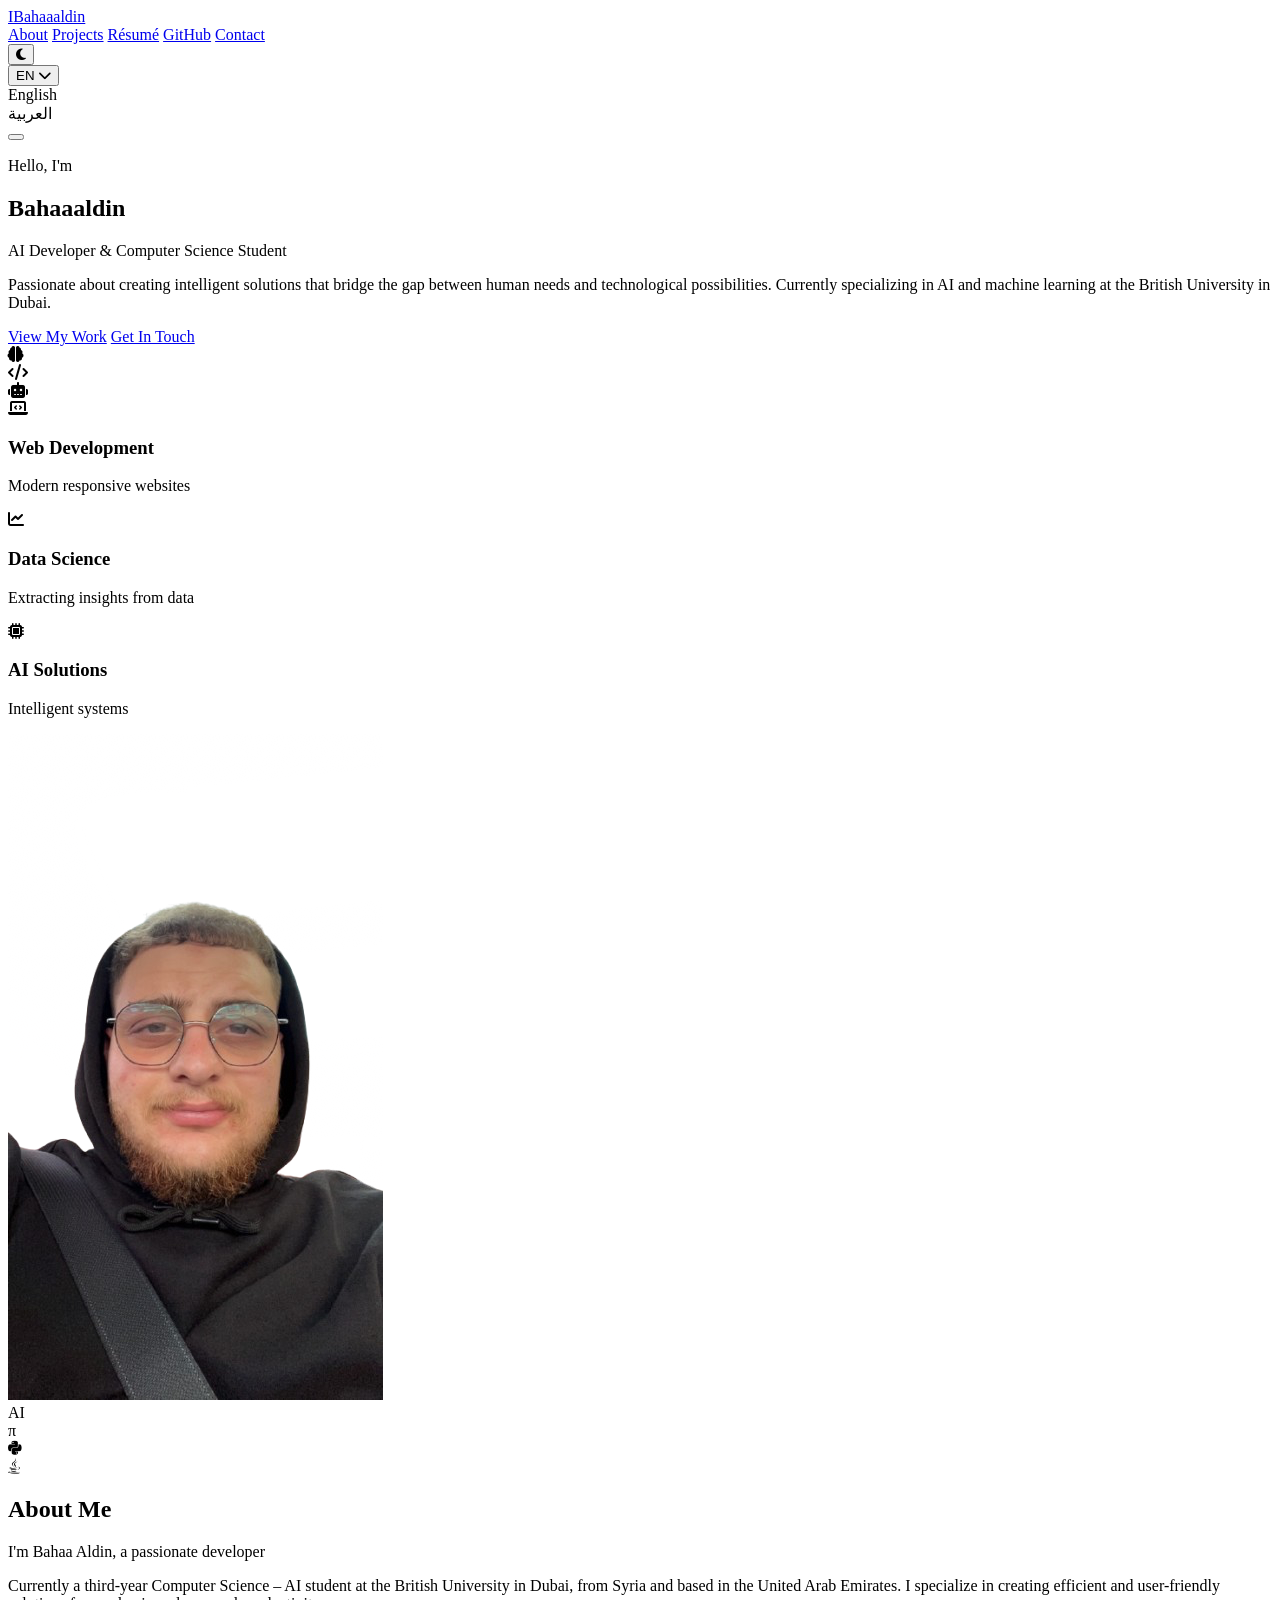
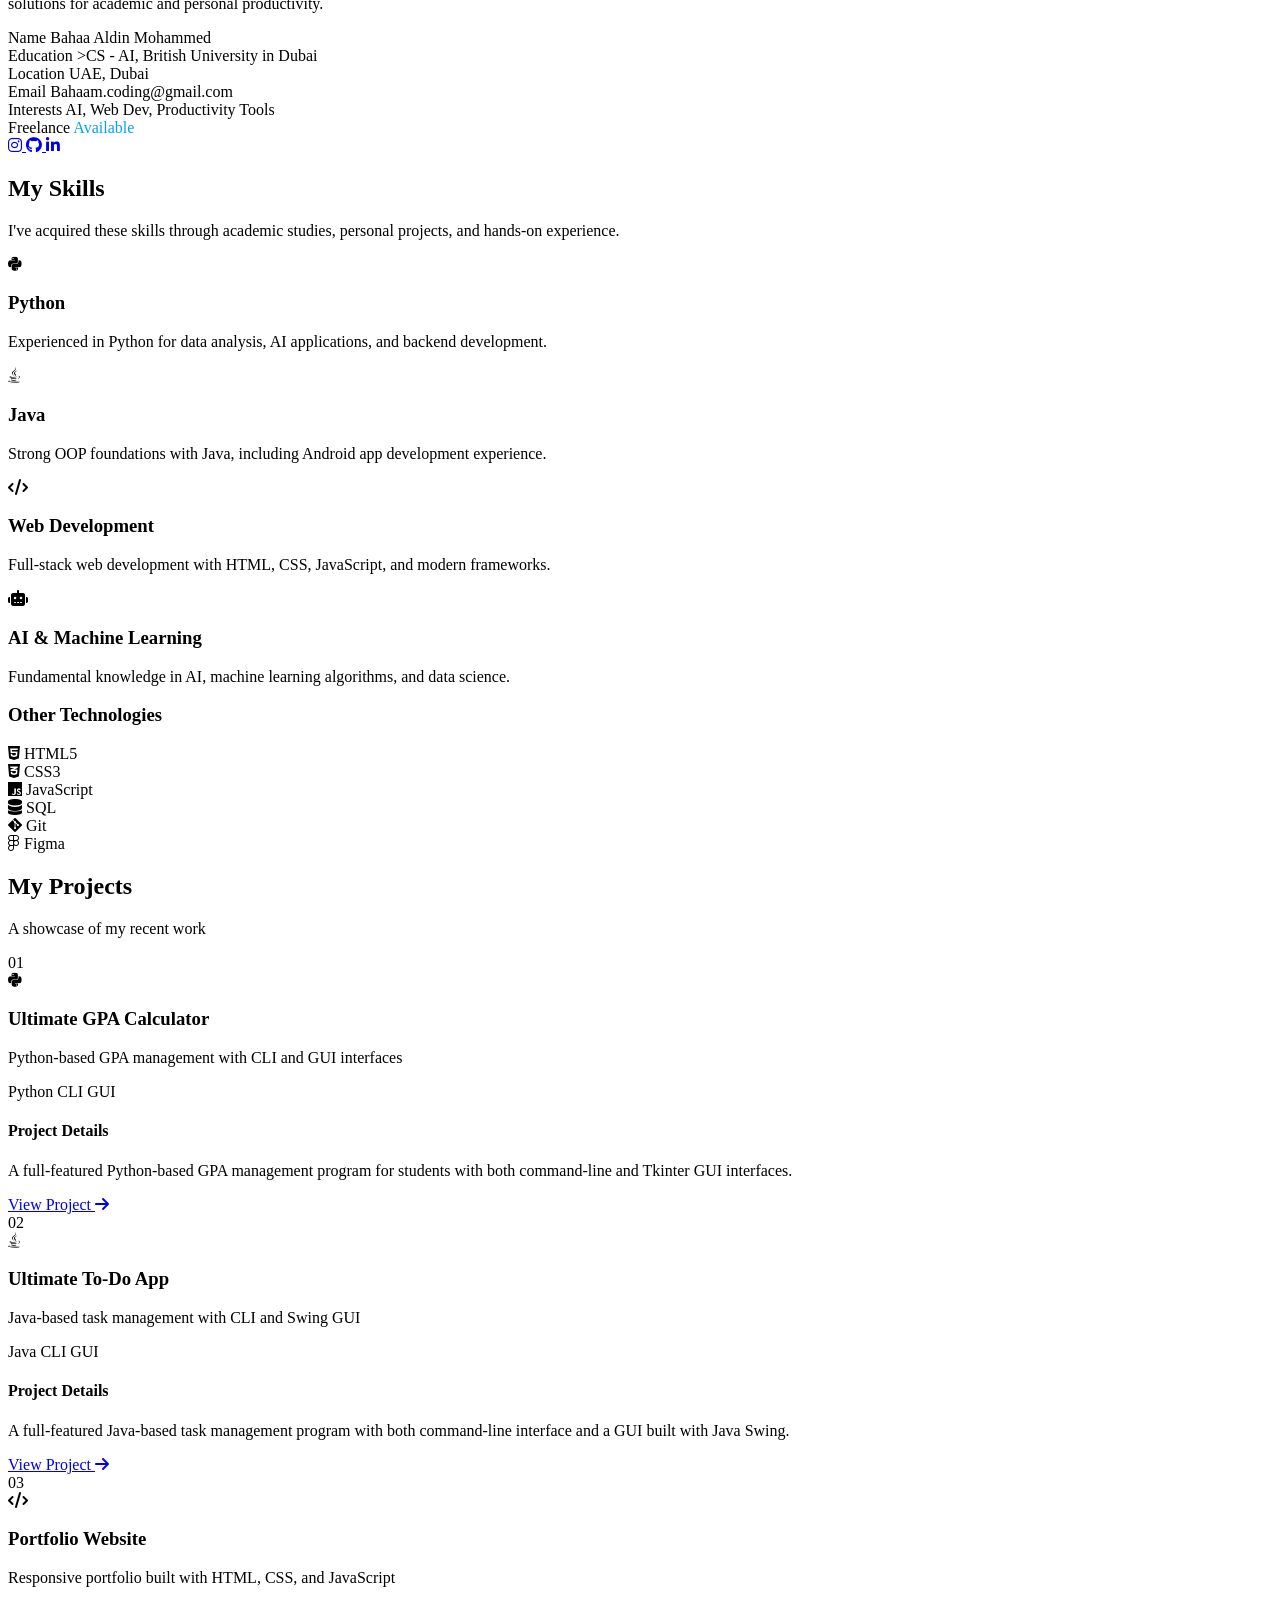
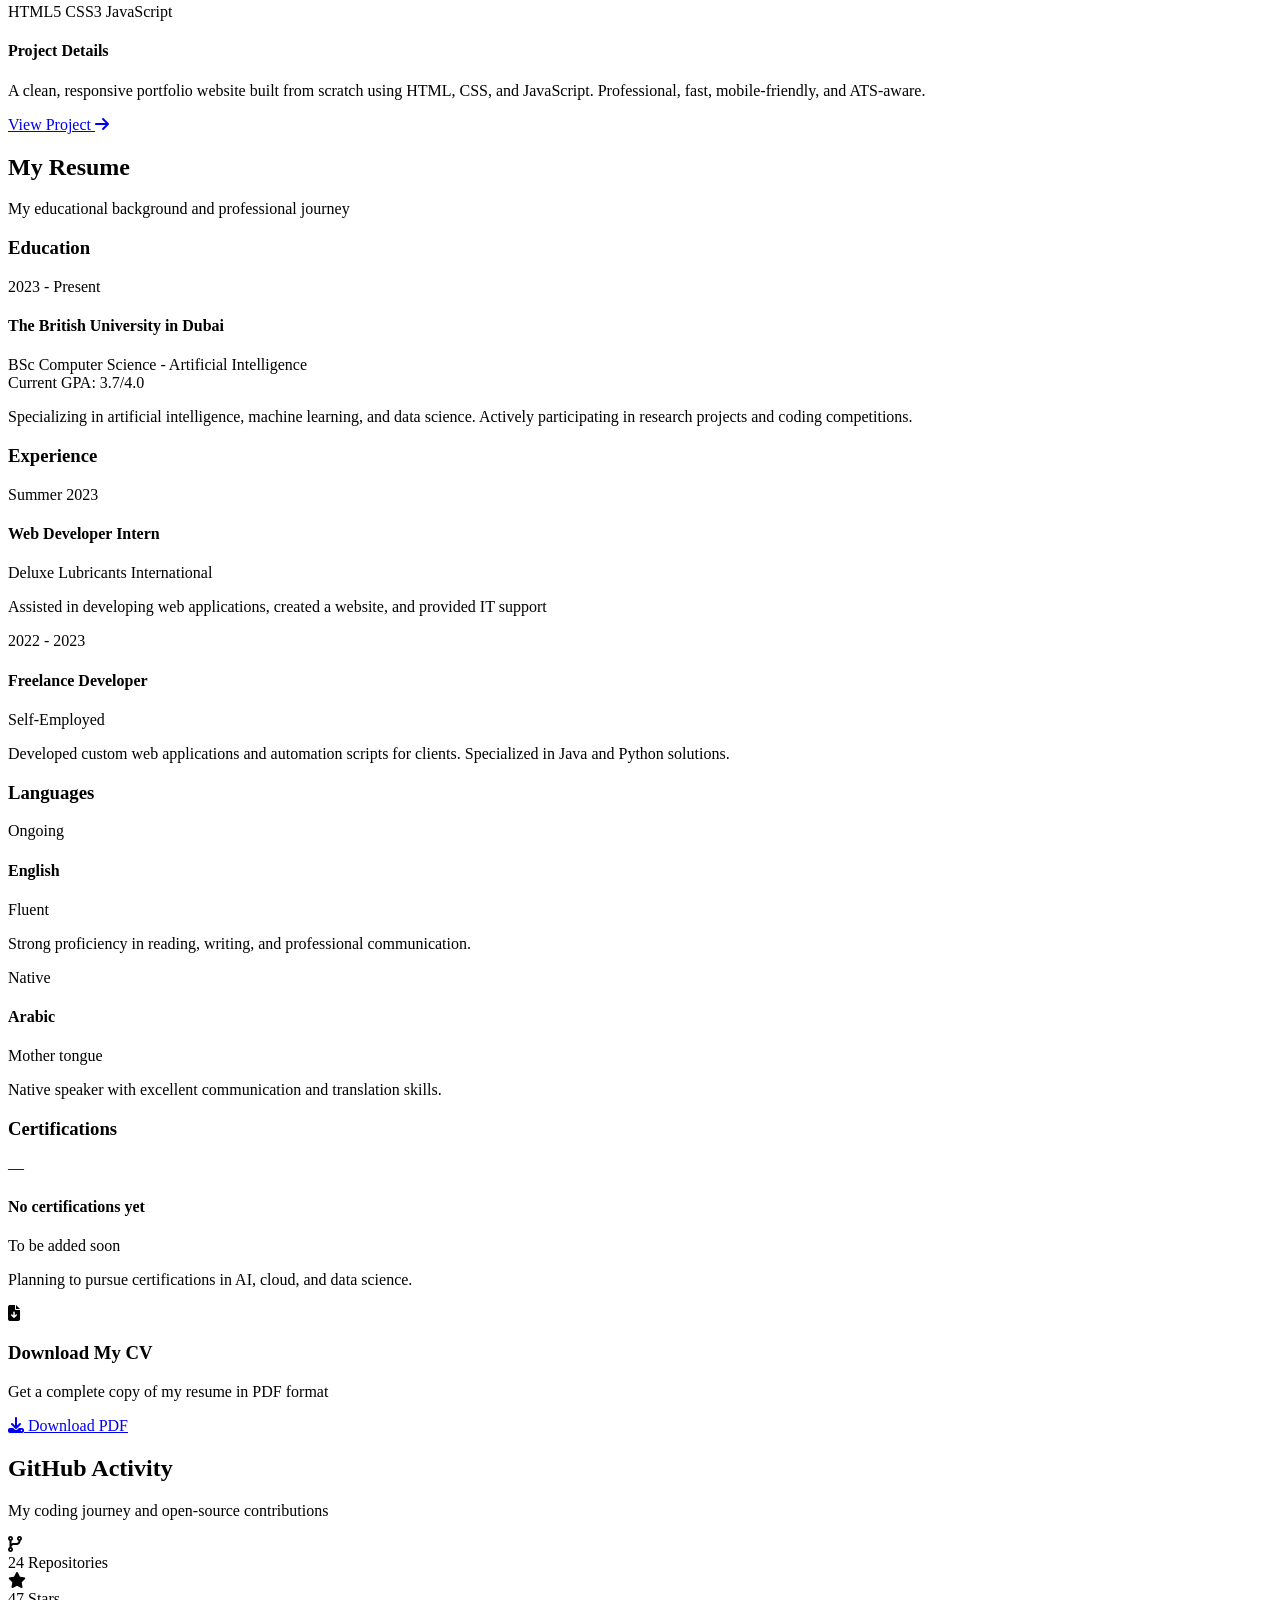
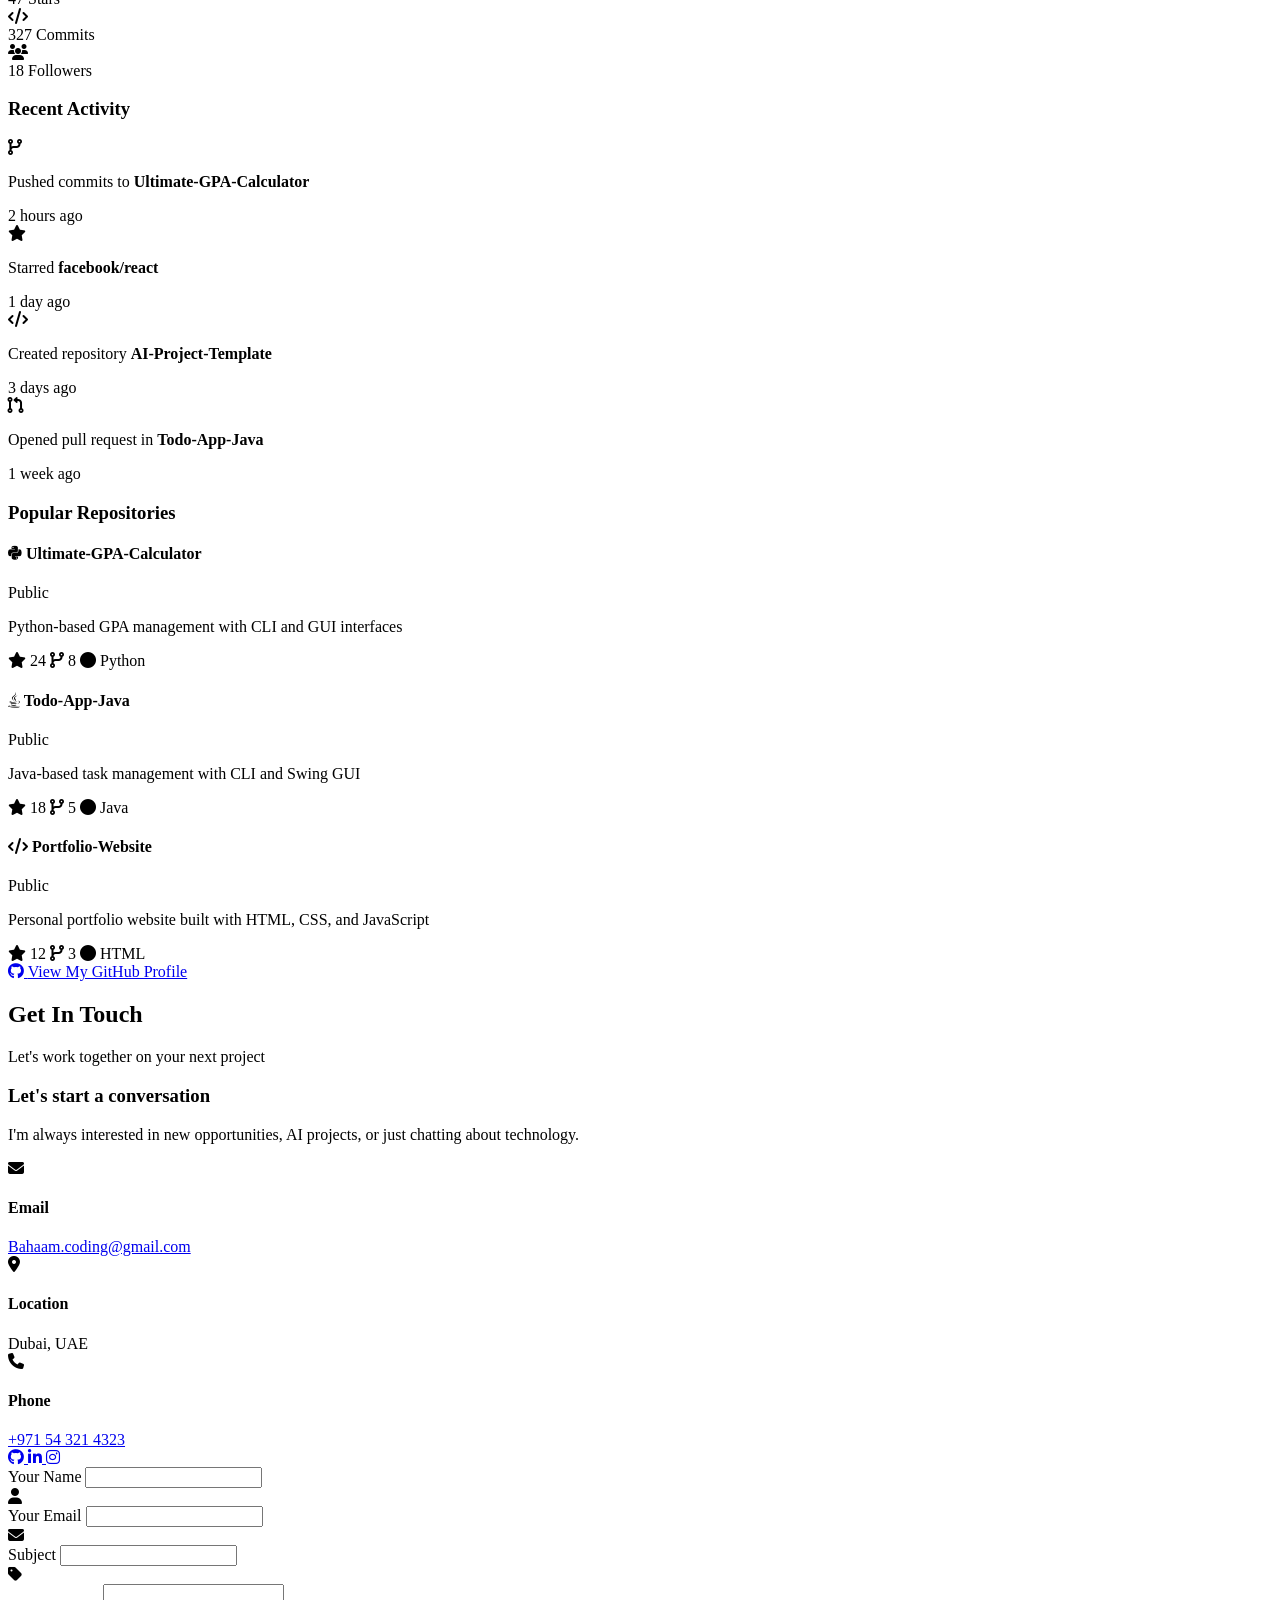
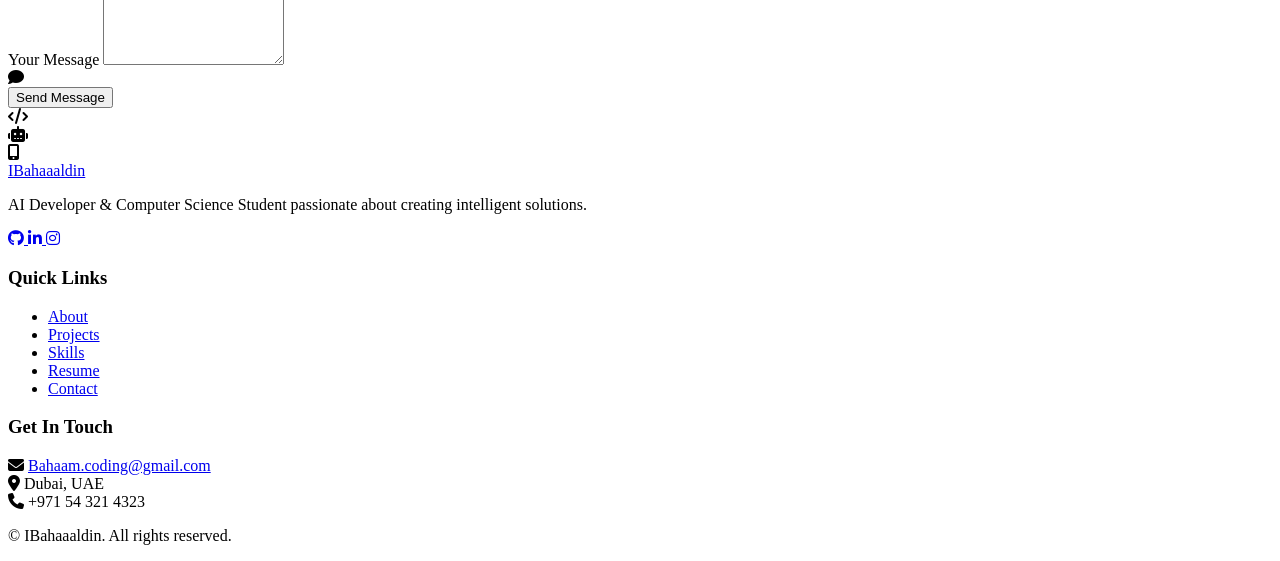
==== commit 2466a33e: "Update index.html" ====
--- a/docs/index.html
+++ b/docs/index.html
@@ -43,7 +43,7 @@
       rel="stylesheet"
       href="https://cdnjs.cloudflare.com/ajax/libs/font-awesome/6.4.0/css/all.min.css"
     />
-    <link rel="stylesheet" href="/docs/css/Styles.css" />
+    <link rel="stylesheet" href="/css/Styles.css" />
   </head>
   <body>
     <!-- Animated background -->
@@ -1517,6 +1517,6 @@
       </div>
     </footer>
 
-    <script src="/docs/js/scripts.js"></script>
+    <script src="/js/scripts.js"></script>
   </body>
 </html>
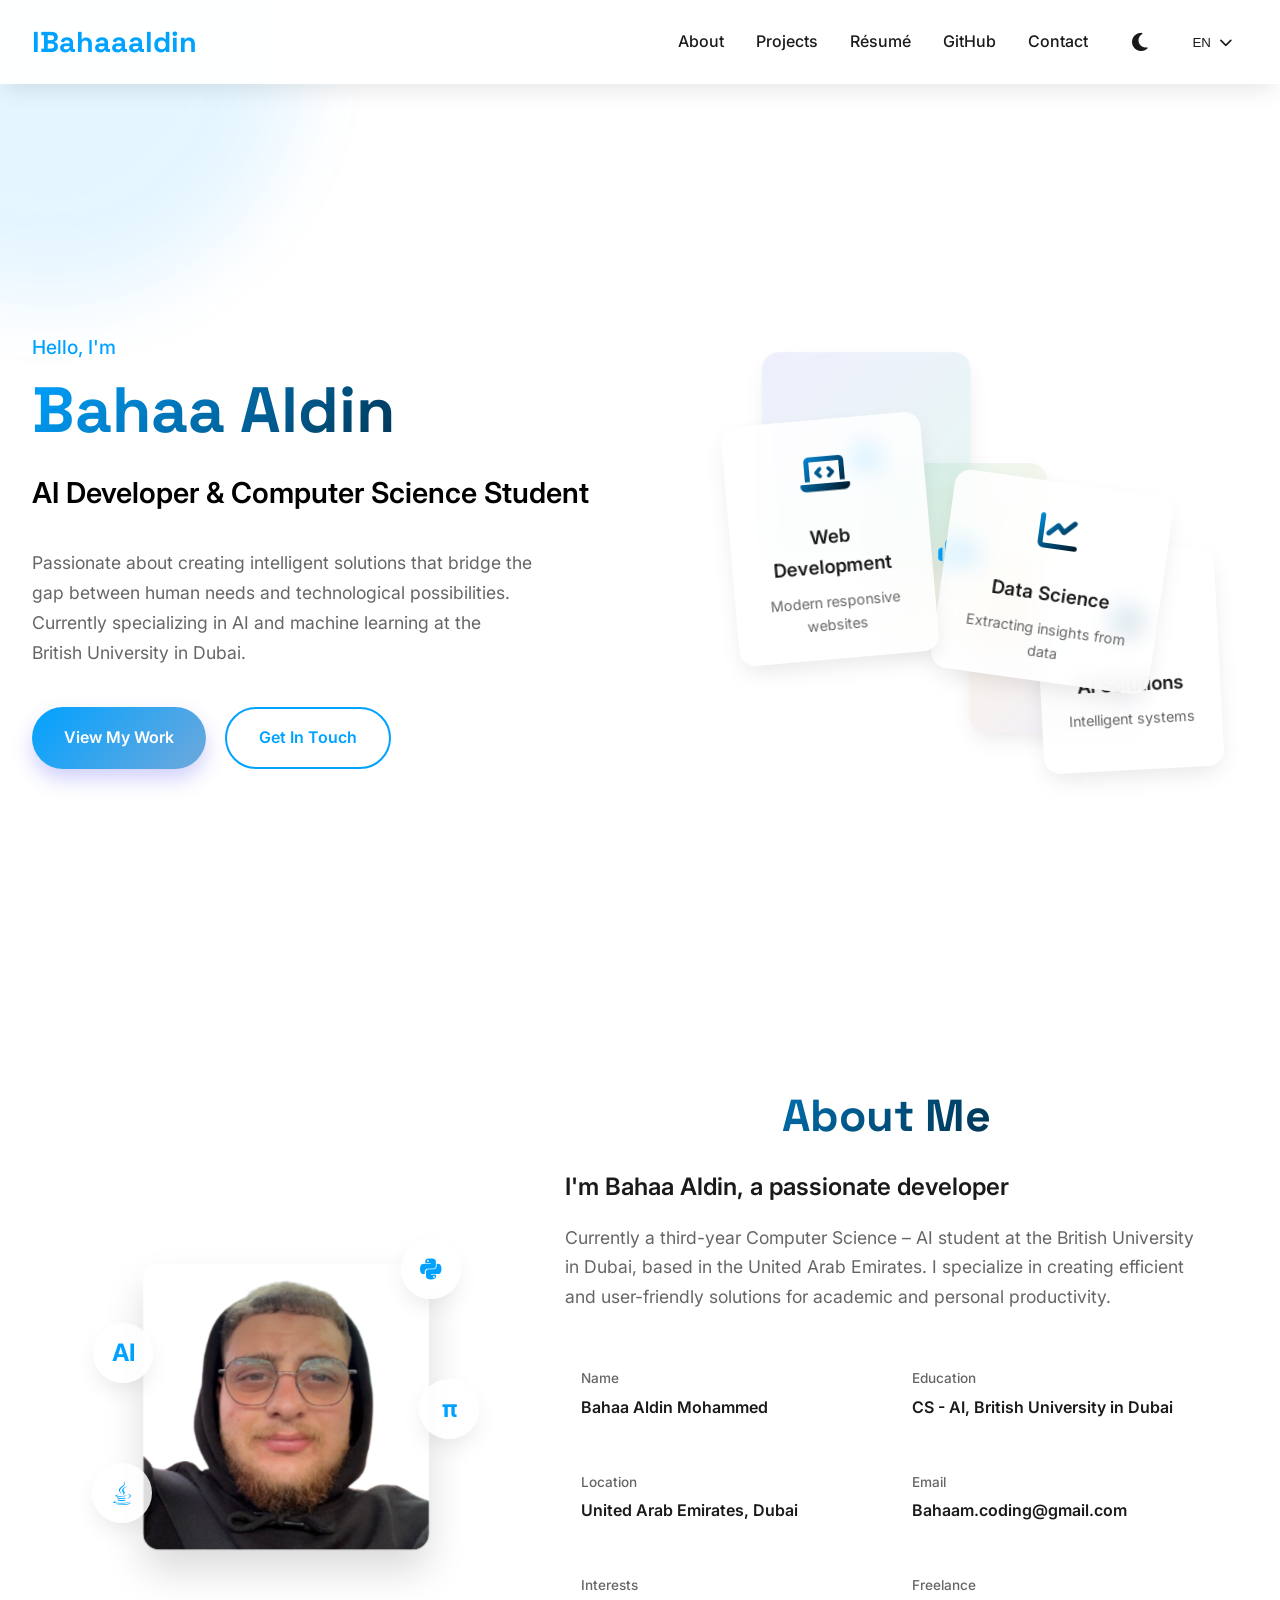
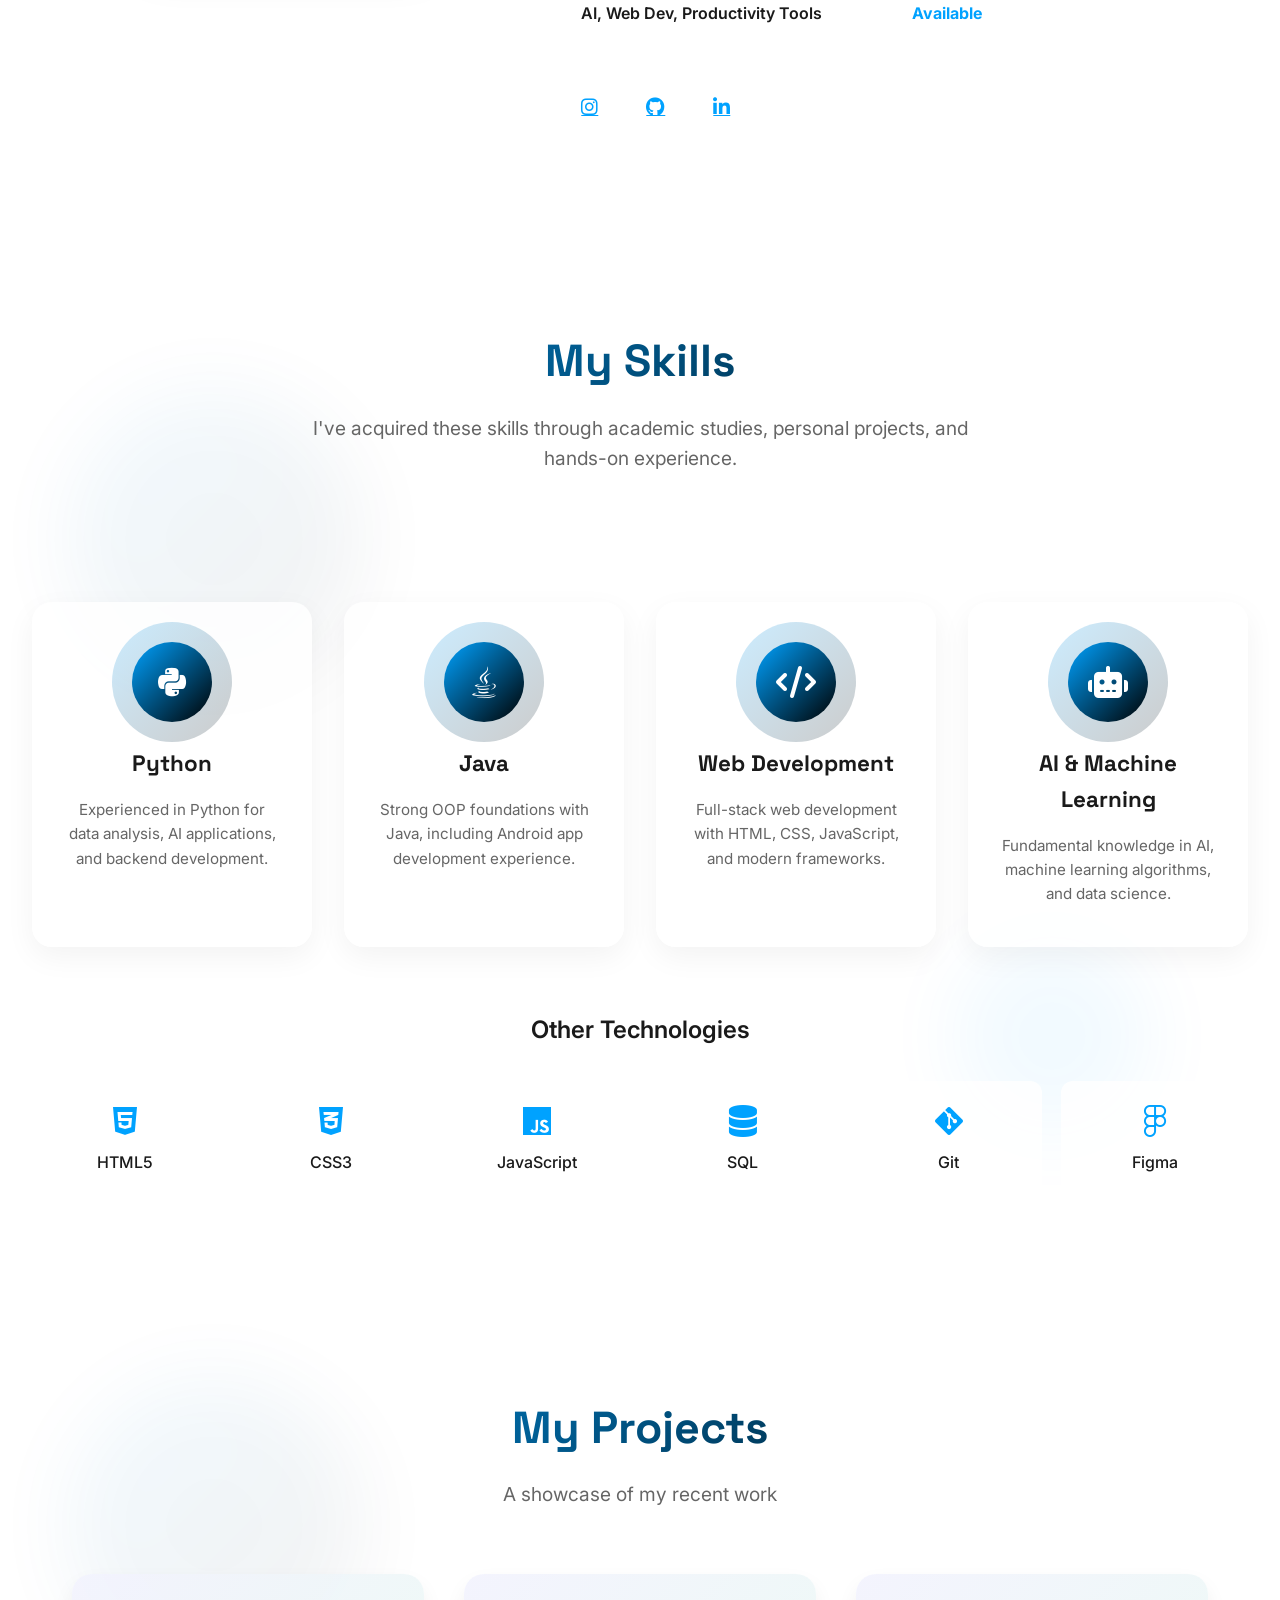
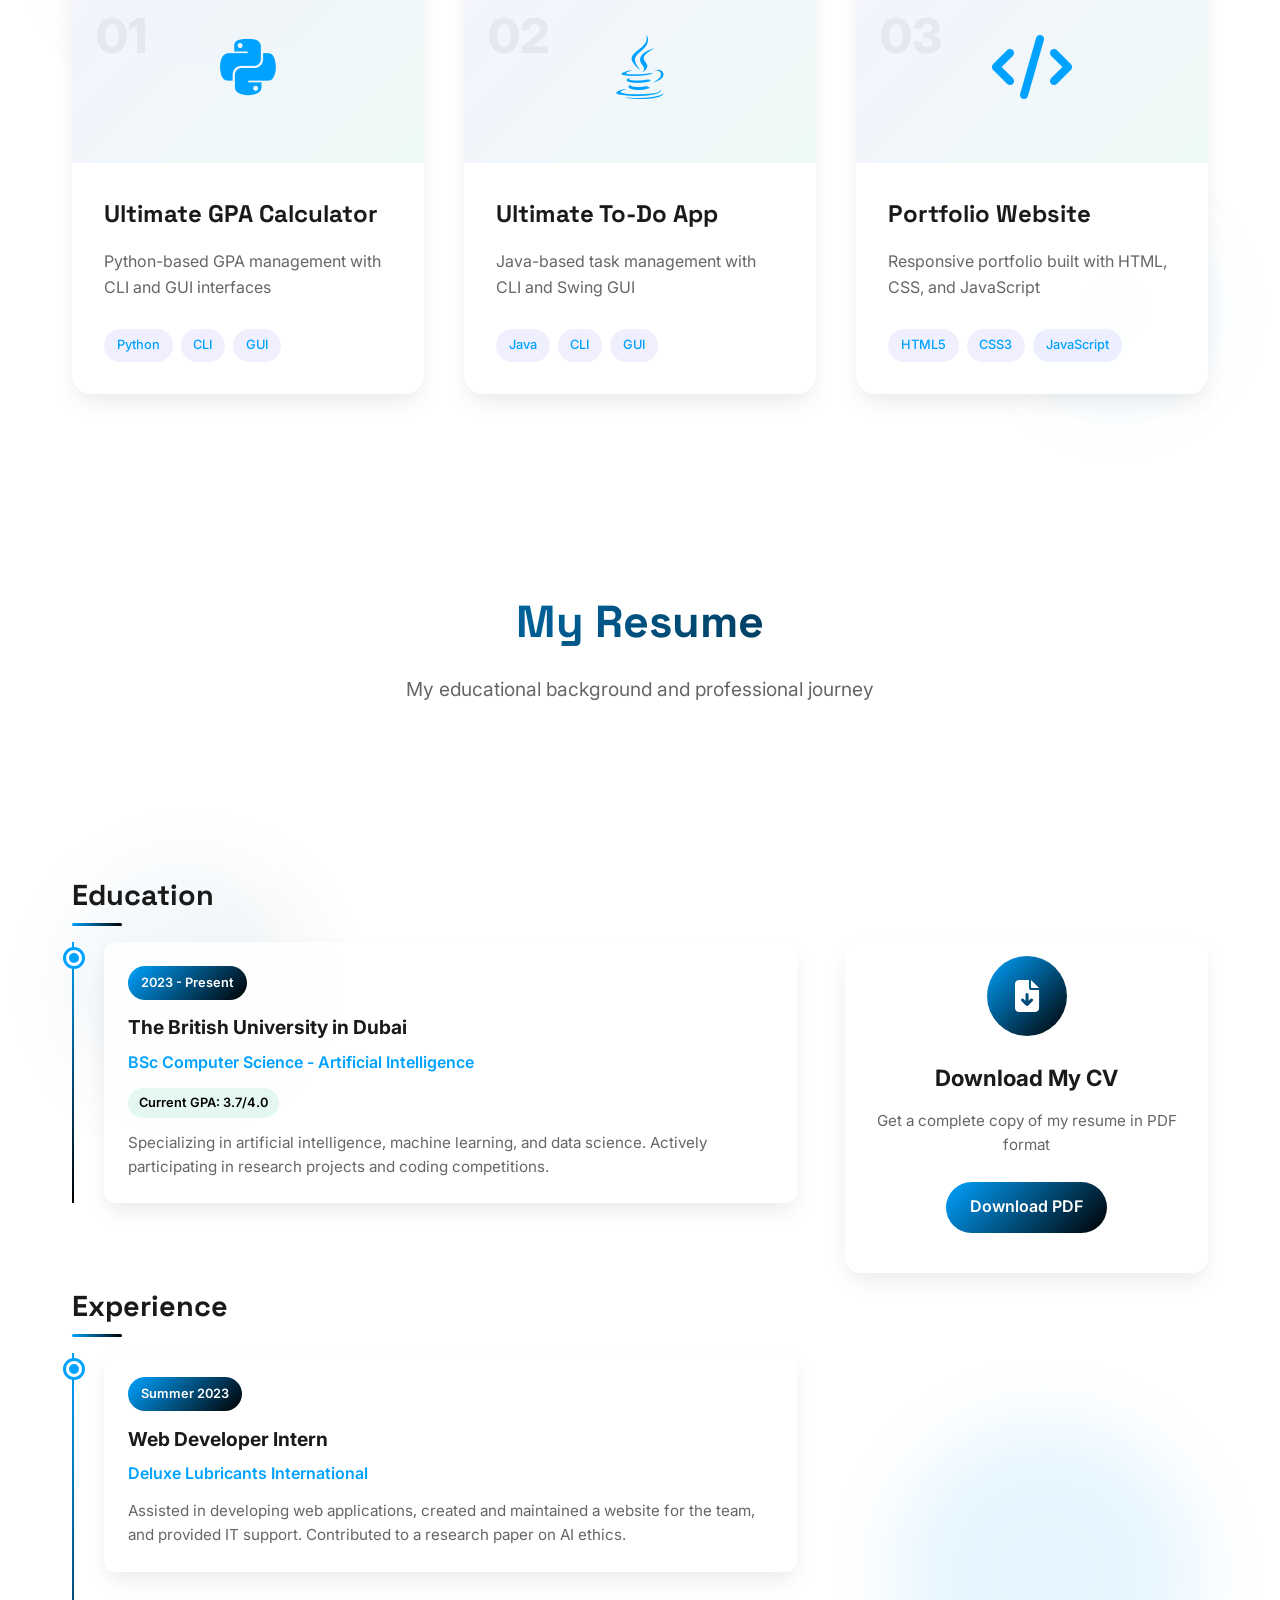
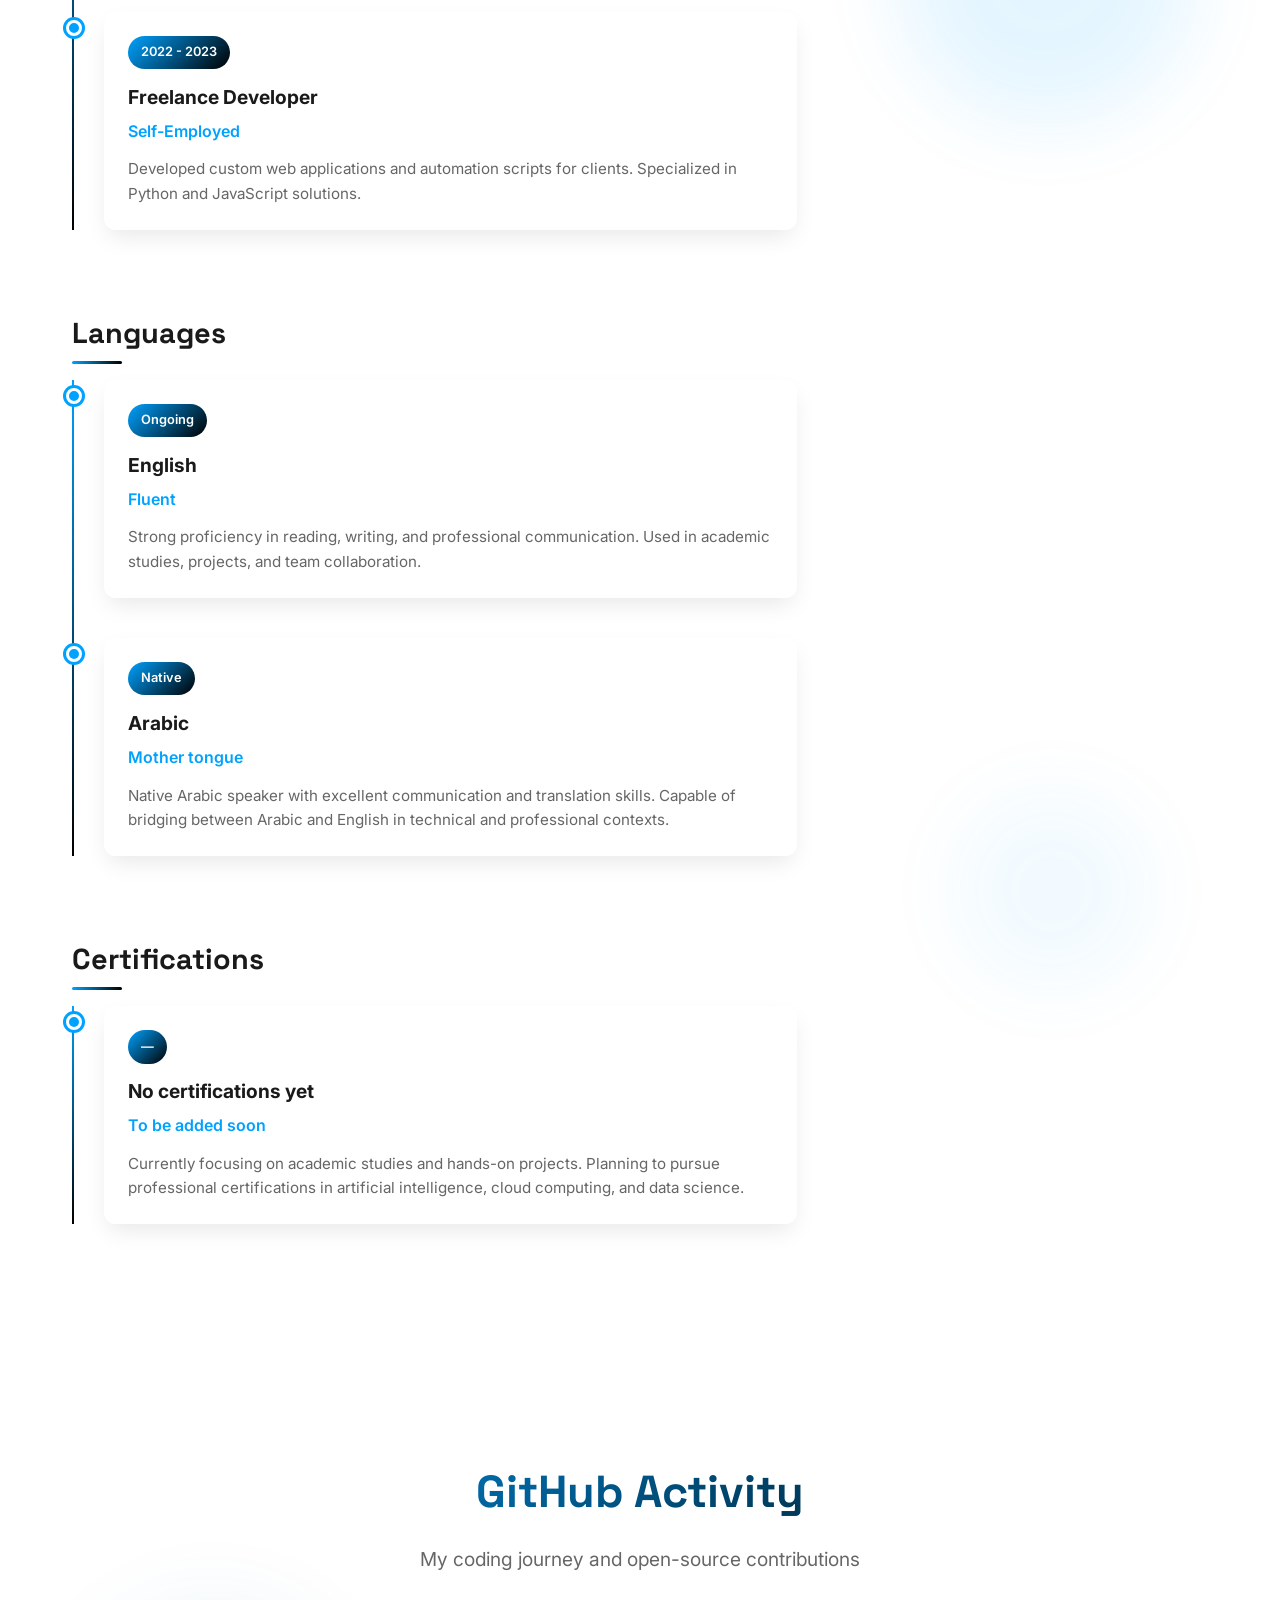
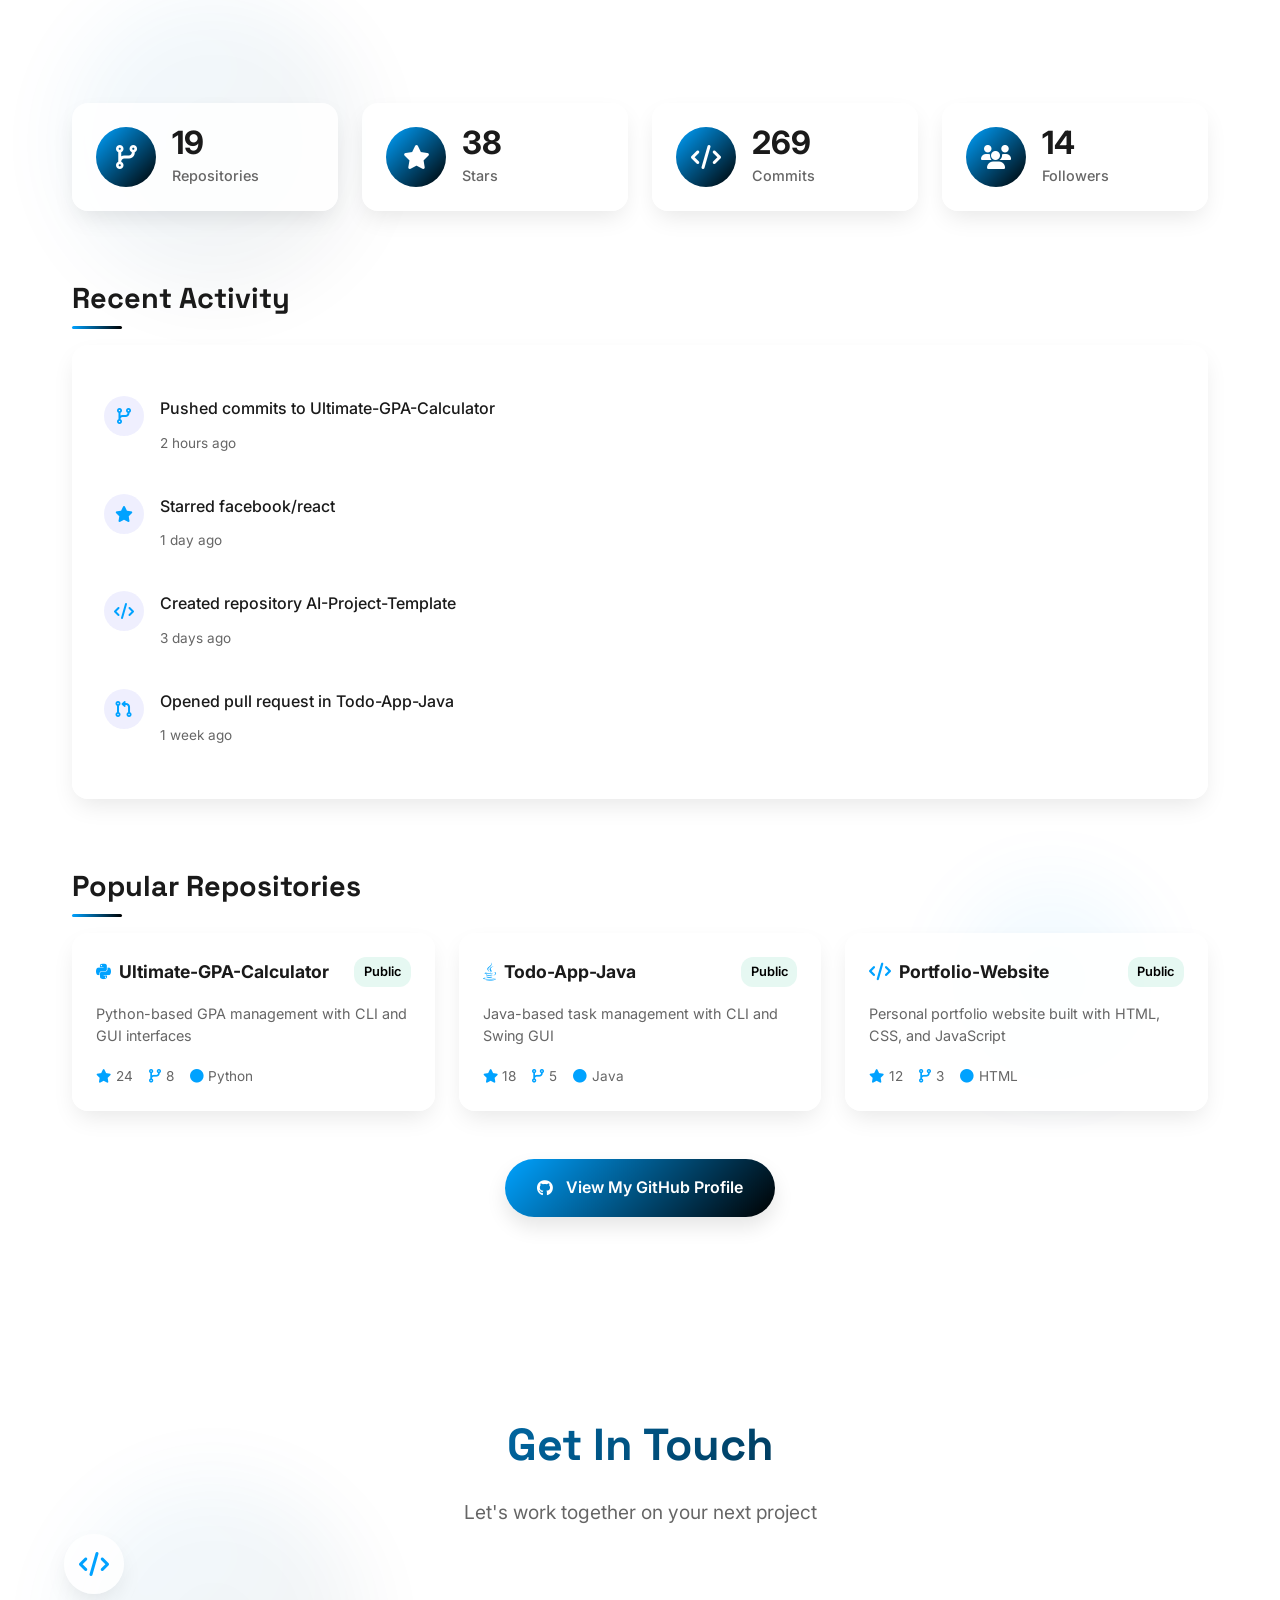
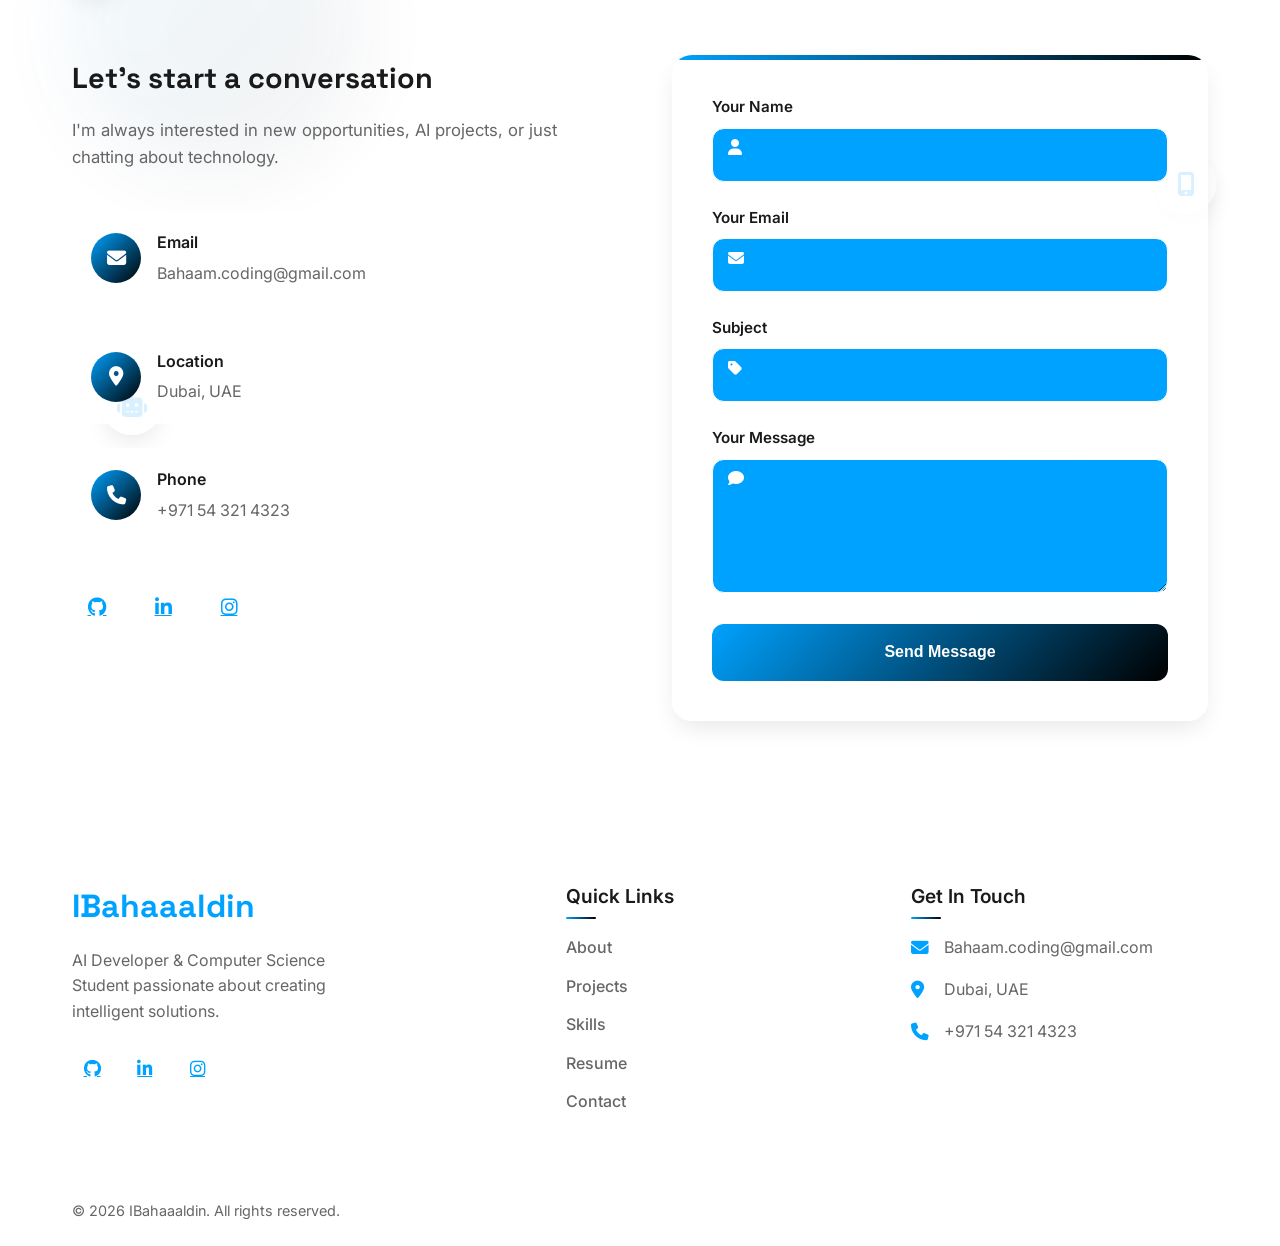
==== commit 1ac59785: "Update index.html" ====
--- a/docs/index.html
+++ b/docs/index.html
@@ -43,7 +43,7 @@
       rel="stylesheet"
       href="https://cdnjs.cloudflare.com/ajax/libs/font-awesome/6.4.0/css/all.min.css"
     />
-    <link rel="stylesheet" href="/css/Styles.css" />
+    <link rel="stylesheet" href="css/Styles.css" />
   </head>
   <body>
     <!-- Animated background -->
@@ -1517,6 +1517,6 @@
       </div>
     </footer>
 
-    <script src="/js/scripts.js"></script>
+    <script src="js/scripts.js"></script>
   </body>
 </html>
--- a/docs/css/Styles.css
+++ b/docs/css/Styles.css
@@ -0,0 +1,3050 @@
+/* ========================================
+   Theme Variables & Base Styles
+======================================== */
+
+:root {
+  /* Light Theme */
+  --primary: #00a2ff;
+  --primary-light: #6fa8dc;
+  --secondary: #000000;
+  --accent: #00a2ff;
+  --text: #1a1a1a;
+  --text-light: #666666;
+  --bg: #ffffff;
+  --nav-bg: rgba(255, 255, 255, 0.95);
+  --card-bg: rgba(255, 255, 255, 0.85);
+  --shadow: 0 10px 25px -5px rgba(0, 0, 0, 0.1);
+  --transition: all 0.4s cubic-bezier(0.175, 0.885, 0.32, 1.275);
+}
+
+[data-theme="dark"] {
+  /* Dark Theme */
+  --primary: #00a2ff;
+  --primary-light: #33bfff;
+  --secondary: #ffffff;
+  --accent: #00a2ff;
+  --text: #e0e0e0;
+  --text-light: #aaaaaa;
+  --bg: #121212;
+  --nav-bg: rgba(18, 18, 18, 0.95);
+  --card-bg: rgba(30, 30, 30, 0.85);
+  --shadow: 0 10px 25px -5px rgba(0, 0, 0, 0.6);
+}
+
+* {
+  margin: 0;
+  padding: 0;
+  box-sizing: border-box;
+}
+
+body {
+  font-family: "Inter", sans-serif;
+  background-color: var(--bg);
+  color: var(--text);
+  line-height: 1.6;
+  overflow-x: hidden;
+  transition: background-color 0.5s ease;
+  perspective: 1000px;
+}
+
+/* ========================================
+          Background Theme
+======================================== */
+
+/* Animated background elements */
+.bg-animation {
+  position: fixed;
+  top: 0;
+  left: 0;
+  width: 100%;
+  height: 100%;
+  z-index: -1;
+  overflow: hidden;
+}
+
+.shape {
+  position: absolute;
+  border-radius: 50%;
+  opacity: 0.1;
+  filter: blur(40px);
+  animation: float 15s infinite ease-in-out;
+}
+
+.shape-1 {
+  width: 500px;
+  height: 500px;
+  background: var(--primary);
+  top: -200px;
+  left: -200px;
+  animation-delay: 0s;
+}
+
+.shape-2 {
+  width: 400px;
+  height: 400px;
+  background: var(--secondary);
+  bottom: -150px;
+  right: -100px;
+  animation-delay: -5s;
+}
+
+.shape-3 {
+  width: 300px;
+  height: 300px;
+  background: var(--accent);
+  top: 50%;
+  left: 70%;
+  animation-delay: -10s;
+}
+
+@keyframes float {
+  0%,
+  100% {
+    transform: translate(0, 0) rotate(0deg);
+  }
+  25% {
+    transform: translate(-20px, 20px) rotate(5deg);
+  }
+  50% {
+    transform: translate(10px, -15px) rotate(-5deg);
+  }
+  75% {
+    transform: translate(15px, 10px) rotate(3deg);
+  }
+}
+
+/* ========================================
+          Navbar Section
+======================================== */
+
+nav {
+  position: sticky;
+  top: 0;
+  left: 0;
+  width: 100%;
+  background-color: var(--nav-bg);
+  backdrop-filter: blur(10px);
+  z-index: 1000;
+  box-shadow: var(--shadow);
+  transform: translateZ(0);
+  transition: var(--transition);
+}
+
+.nav-container {
+  display: flex;
+  justify-content: space-between;
+  align-items: center;
+  padding: 1.2rem 2rem;
+  max-width: 1400px;
+  margin: 0 auto;
+}
+
+.logo {
+  font-family: "Space Grotesk", sans-serif;
+  font-weight: 700;
+  font-size: 1.8rem;
+  color: var(--primary);
+  text-decoration: none;
+  position: relative;
+  display: inline-block;
+  transform-style: preserve-3d;
+  transition: var(--transition);
+}
+
+.logo:hover {
+  transform: rotateY(10deg) rotateX(5deg);
+}
+
+.logo::after {
+  content: "";
+  position: absolute;
+  bottom: -5px;
+  left: 0;
+  width: 100%;
+  height: 3px;
+  background: linear-gradient(90deg, var(--primary), var(--secondary));
+  transform: scaleX(0);
+  transform-origin: right;
+  transition: transform 0.4s ease;
+}
+
+.logo:hover::after {
+  transform: scaleX(1);
+  transform-origin: left;
+}
+
+.nav-menu {
+  display: flex;
+  align-items: center;
+  gap: 2rem;
+}
+
+.nav-link {
+  color: var(--text);
+  text-decoration: none;
+  font-weight: 500;
+  position: relative;
+  padding: 0.5rem 0;
+  transition: var(--transition);
+  transform: translateZ(0);
+}
+
+.nav-link::before {
+  content: "";
+  position: absolute;
+  bottom: 0;
+  left: 0;
+  width: 100%;
+  height: 2px;
+  background: linear-gradient(90deg, var(--primary), var(--secondary));
+  transform: scaleX(0);
+  transform-origin: right;
+  transition: transform 0.4s ease;
+}
+
+.nav-link:hover {
+  color: var(--primary);
+  transform: translateY(-2px);
+}
+
+.nav-link:hover::before {
+  transform: scaleX(1);
+  transform-origin: left;
+}
+
+.nav-actions {
+  display: flex;
+  align-items: center;
+  gap: 1rem;
+}
+
+.theme-toggle {
+  background: none;
+  border: none;
+  color: var(--text);
+  cursor: pointer;
+  font-size: 1.3rem;
+  display: flex;
+  align-items: center;
+  justify-content: center;
+  width: 40px;
+  height: 40px;
+  border-radius: 50%;
+  background: var(--card-bg);
+  transition: var(--transition);
+  transform: translateZ(0);
+}
+
+.theme-toggle:hover {
+  transform: rotate(15deg) scale(1.1);
+  color: var(--accent);
+}
+
+.language-selector {
+  position: relative;
+}
+
+.language-btn {
+  background: var(--card-bg);
+  border: none;
+  border-radius: 20px;
+  padding: 0.5rem 1rem;
+  color: var(--text);
+  cursor: pointer;
+  display: flex;
+  align-items: center;
+  gap: 0.5rem;
+  transition: var(--transition);
+  transform: translateZ(0);
+}
+
+.language-btn:hover {
+  transform: translateY(-2px);
+  box-shadow: 0 5px 15px rgba(0, 0, 0, 0.1);
+}
+
+.language-options {
+  position: absolute;
+  top: 100%;
+  right: 0;
+  background-color: var(--card-bg);
+  border-radius: 12px;
+  padding: 0.5rem;
+  margin-top: 0.5rem;
+  display: none;
+  flex-direction: column;
+  min-width: 120px;
+  box-shadow: var(--shadow);
+  backdrop-filter: blur(10px);
+  transform-style: preserve-3d;
+  transform: rotateX(-5deg);
+  transition: var(--transition);
+}
+
+.language-options.show {
+  display: flex;
+  animation: flipIn 0.4s forwards;
+}
+
+@keyframes flipIn {
+  0% {
+    opacity: 0;
+    transform: rotateX(-45deg) translateY(10px);
+  }
+  100% {
+    opacity: 1;
+    transform: rotateX(0) translateY(0);
+  }
+}
+
+.language-option {
+  padding: 0.7rem 1rem;
+  cursor: pointer;
+  border-radius: 8px;
+  transition: var(--transition);
+}
+
+.language-option:hover {
+  background-color: var(--primary);
+  color: white;
+  transform: translateX(5px);
+}
+
+.hamburger {
+  display: none;
+  flex-direction: column;
+  justify-content: space-between;
+  width: 30px;
+  height: 21px;
+  cursor: pointer;
+  background: none;
+  border: none;
+}
+
+.hamburger span {
+  height: 3px;
+  width: 100%;
+  background-color: var(--text);
+  border-radius: 3px;
+  transition: var(--transition);
+  transform-origin: left;
+}
+
+.hamburger.active span:nth-child(1) {
+  transform: rotate(45deg);
+}
+
+.hamburger.active span:nth-child(2) {
+  opacity: 0;
+}
+
+.hamburger.active span:nth-child(3) {
+  transform: rotate(-45deg);
+}
+
+/* ========================================
+          Hero Section
+======================================== */
+
+.hero {
+  min-height: 100vh;
+  display: flex;
+  align-items: center;
+  position: relative;
+  padding: 6rem 2rem 4rem;
+  overflow: hidden;
+}
+
+.hero-content {
+  max-width: 1400px;
+  margin: 0 auto;
+  width: 100%;
+  display: grid;
+  grid-template-columns: 1fr 1fr;
+  gap: 4rem;
+  align-items: center;
+}
+
+.hero-text {
+  position: relative;
+  z-index: 2;
+}
+
+.hero-greeting {
+  color: var(--primary);
+  font-weight: 500;
+  margin-bottom: 0.8rem;
+  font-size: 1.2rem;
+  opacity: 0;
+  animation: fadeUp 0.8s forwards 0.2s;
+}
+
+.hero-name {
+  font-family: "Space Grotesk", sans-serif;
+  font-size: 4rem;
+  font-weight: 700;
+  line-height: 1.1;
+  margin-bottom: 1.5rem;
+  background: linear-gradient(135deg, var(--primary) 0%, var(--secondary) 100%);
+  background-clip: text;
+  -webkit-text-fill-color: transparent;
+  opacity: 0;
+  transform: translateY(30px);
+  animation: fadeUp 0.8s forwards 0.4s;
+}
+
+.hero-title {
+  font-size: 1.8rem;
+  font-weight: 600;
+  color: var(--secondary);
+  margin-bottom: 2rem;
+  opacity: 0;
+  transform: translateY(30px);
+  animation: fadeUp 0.8s forwards 0.6s;
+}
+
+.hero-description {
+  margin-bottom: 2.5rem;
+  max-width: 500px;
+  color: var(--text-light);
+  font-size: 1.1rem;
+  line-height: 1.7;
+  opacity: 0;
+  transform: translateY(30px);
+  animation: fadeUp 0.8s forwards 0.8s;
+}
+
+@keyframes fadeUp {
+  to {
+    opacity: 1;
+    transform: translateY(0);
+  }
+}
+
+.hero-cta {
+  display: flex;
+  gap: 1.2rem;
+  opacity: 0;
+  transform: translateY(30px);
+  animation: fadeUp 0.8s forwards 1s;
+}
+
+.btn {
+  padding: 1rem 2rem;
+  border-radius: 50px;
+  font-weight: 600;
+  text-decoration: none;
+  display: inline-flex;
+  align-items: center;
+  gap: 0.5rem;
+  transition: var(--transition);
+  position: relative;
+  overflow: hidden;
+  transform: translateZ(0);
+}
+
+.btn-primary {
+  background: linear-gradient(
+    135deg,
+    var(--primary) 0%,
+    var(--primary-light) 100%
+  );
+  color: white;
+  box-shadow: 0 10px 20px rgba(99, 102, 241, 0.3);
+}
+
+.btn-primary:hover {
+  transform: translateY(-5px) scale(1.05);
+  box-shadow: 0 15px 30px rgba(99, 102, 241, 0.4);
+}
+
+.btn-primary::before {
+  content: "";
+  position: absolute;
+  top: 0;
+  left: -100%;
+  width: 100%;
+  height: 100%;
+  background: linear-gradient(
+    90deg,
+    transparent,
+    rgba(255, 255, 255, 0.2),
+    transparent
+  );
+  transition: 0.5s;
+}
+
+.btn-primary:hover::before {
+  left: 100%;
+}
+
+.btn-secondary {
+  background: transparent;
+  color: var(--primary);
+  border: 2px solid var(--primary);
+}
+
+.btn-secondary:hover {
+  transform: translateY(-5px);
+  background: rgba(99, 102, 241, 0.1);
+}
+
+.hero-visual {
+  position: relative;
+  height: 100%;
+  display: flex;
+  justify-content: center;
+  align-items: center;
+  perspective: 1000px;
+}
+
+.floating-card {
+  position: absolute;
+  border-radius: 16px;
+  background: var(--card-bg);
+  backdrop-filter: blur(10px);
+  box-shadow: var(--shadow);
+  padding: 1.5rem;
+  display: flex;
+  flex-direction: column;
+  align-items: center;
+  justify-content: center;
+  transition: var(--transition);
+  transform-style: preserve-3d;
+  will-change: transform;
+}
+
+.card-1 {
+  width: 200px;
+  height: 240px;
+  top: 20%;
+  left: 10%;
+  transform: rotateZ(-5deg) translateZ(0);
+  animation: float-card 8s infinite ease-in-out;
+  z-index: 3;
+}
+
+.card-2 {
+  width: 220px;
+  height: 200px;
+  bottom: 20%;
+  right: 15%;
+  transform: rotateZ(8deg) translateZ(0);
+  animation: float-card 10s infinite ease-in-out;
+  z-index: 2;
+}
+
+.card-3 {
+  width: 180px;
+  height: 220px;
+  top: 50%;
+  right: 5%;
+  transform: rotateZ(-3deg) translateZ(0);
+  animation: float-card 12s infinite ease-in-out;
+  z-index: 1;
+}
+
+@keyframes float-card {
+  0%,
+  100% {
+    transform: translate(0, 0) rotateZ(var(--rotate, -5deg));
+  }
+  33% {
+    transform: translate(10px, -15px) rotateZ(calc(var(--rotate, -5deg) + 3deg));
+  }
+  66% {
+    transform: translate(-5px, 10px) rotateZ(calc(var(--rotate, -5deg) - 3deg));
+  }
+}
+
+.card-icon {
+  font-size: 2.5rem;
+  margin-bottom: 1rem;
+  background: linear-gradient(135deg, var(--primary) 0%, var(--secondary) 100%);
+  background-clip: text;
+  -webkit-text-fill-color: transparent;
+}
+
+.card-title {
+  font-weight: 600;
+  margin-bottom: 0.5rem;
+  text-align: center;
+}
+
+.card-desc {
+  font-size: 0.9rem;
+  color: var(--text-light);
+  text-align: center;
+}
+
+.main-visual {
+  width: 380px;
+  height: 380px;
+  position: relative;
+  transform-style: preserve-3d;
+  animation: rotate-3d 20s infinite linear;
+}
+
+@keyframes rotate-3d {
+  0% {
+    transform: rotateY(0deg);
+  }
+  100% {
+    transform: rotateY(360deg);
+  }
+}
+
+.visual-element {
+  position: absolute;
+  border-radius: 16px;
+  background: var(--card-bg);
+  backdrop-filter: blur(10px);
+  box-shadow: var(--shadow);
+  display: flex;
+  align-items: center;
+  justify-content: center;
+  font-size: 2rem;
+  color: var(--primary);
+  transition: var(--transition);
+}
+
+.element-1 {
+  width: 200px;
+  height: 200px;
+  top: 0;
+  left: 0;
+  transform: translateZ(40px);
+  background: linear-gradient(
+    135deg,
+    rgba(99, 102, 241, 0.1) 0%,
+    rgba(16, 185, 129, 0.1) 100%
+  );
+}
+
+.element-2 {
+  width: 180px;
+  height: 180px;
+  bottom: 0;
+  right: 0;
+  transform: translateZ(-40px);
+  background: linear-gradient(
+    135deg,
+    rgba(245, 158, 11, 0.1) 0%,
+    rgba(99, 102, 241, 0.1) 100%
+  );
+}
+
+.element-3 {
+  width: 160px;
+  height: 160px;
+  top: 50%;
+  left: 50%;
+  transform: translate(-50%, -50%) translateZ(80px);
+  background: linear-gradient(
+    135deg,
+    rgba(16, 185, 129, 0.1) 0%,
+    rgba(245, 158, 11, 0.1) 100%
+  );
+}
+
+/* Responsive Design */
+@media (max-width: 1100px) {
+  .hero-content {
+    gap: 2rem;
+  }
+
+  .hero-name {
+    font-size: 3.2rem;
+  }
+
+  .hero-title {
+    font-size: 1.5rem;
+  }
+
+  .main-visual {
+    width: 320px;
+    height: 320px;
+  }
+}
+
+@media (max-width: 900px) {
+  .hero-content {
+    grid-template-columns: 1fr;
+    text-align: center;
+    gap: 3rem;
+  }
+
+  .hero-description {
+    margin: 0 auto 2.5rem;
+  }
+
+  .hero-cta {
+    justify-content: center;
+  }
+
+  .hero-visual {
+    order: -1;
+    height: 300px;
+  }
+
+  .main-visual {
+    width: 280px;
+    height: 280px;
+  }
+
+  .floating-card {
+    display: none;
+  }
+}
+
+@media (max-width: 768px) {
+  .nav-menu {
+    position: fixed;
+    top: 80px;
+    left: -100%;
+    flex-direction: column;
+    background-color: var(--nav-bg);
+    backdrop-filter: blur(10px);
+    width: 100%;
+    height: calc(100vh - 80px);
+    padding: 2rem;
+    transition: var(--transition);
+    gap: 2rem;
+  }
+
+  .nav-menu.active {
+    left: 0;
+  }
+
+  .hamburger {
+    display: flex;
+  }
+
+  .hero-name {
+    font-size: 2.8rem;
+  }
+
+  .hero {
+    padding: 7rem 1.5rem 3rem;
+  }
+}
+
+@media (max-width: 480px) {
+  .hero-name {
+    font-size: 2.2rem;
+  }
+
+  .hero-title {
+    font-size: 1.3rem;
+  }
+
+  .hero-cta {
+    flex-direction: column;
+    align-items: center;
+  }
+
+  .btn {
+    width: 100%;
+    justify-content: center;
+  }
+
+  .nav-container {
+    padding: 1rem 1.5rem;
+  }
+}
+
+/* ========================================
+          About Me Section
+======================================== */
+
+/* About Section Styles */
+.about-section {
+  padding: 6rem 0;
+  background: linear-gradient(135deg, var(--hero-bg) 0%, var(--bg-color) 100%);
+  position: relative;
+  overflow: hidden;
+}
+
+.about-content {
+  display: grid;
+  grid-template-columns: 1fr 1.5fr;
+  gap: 4rem;
+  align-items: center;
+  max-width: 1200px;
+  margin: 0 auto;
+  padding: 0 2rem;
+}
+
+/* 3D Photo Styles */
+.photo-3d-container {
+  position: relative;
+  perspective: 1000px;
+  display: flex;
+  justify-content: center;
+}
+
+.photo-3d {
+  position: relative;
+  width: 280px;
+  height: 280px;
+  transform-style: preserve-3d;
+  animation: float-3d 8s ease-in-out infinite;
+}
+
+.photo-front {
+  position: absolute;
+  width: 100%;
+  height: 100%;
+  background: linear-gradient(
+    45deg,
+    var(--primary-color),
+    var(--secondary-color)
+  );
+  border-radius: 16px;
+  overflow: hidden;
+  transform: translateZ(20px);
+  box-shadow: 0 20px 40px rgba(0, 0, 0, 0.15);
+}
+
+.photo-front img {
+  width: 100%;
+  height: 100%;
+  object-fit: cover;
+  border-radius: 16px;
+  transition: transform 0.5s ease;
+}
+
+.photo-3d:hover .photo-front img {
+  transform: scale(1.05);
+}
+
+.photo-edge {
+  position: absolute;
+  width: 100%;
+  height: 100%;
+  background: linear-gradient(
+    45deg,
+    var(--primary-color),
+    var(--secondary-color)
+  );
+  border-radius: 16px;
+  transform: translateZ(-10px);
+  opacity: 0.7;
+  filter: blur(5px);
+}
+
+.photo-side {
+  position: absolute;
+  width: 40px;
+  height: 100%;
+  background: linear-gradient(
+    45deg,
+    var(--primary-color),
+    var(--secondary-color)
+  );
+  right: -20px;
+  top: 0;
+  transform: rotateY(90deg) translateZ(10px);
+  border-radius: 0 16px 16px 0;
+  opacity: 0.6;
+}
+
+@keyframes float-3d {
+  0%,
+  100% {
+    transform: translateY(0) rotate3d(0.5, 1, 0, 0deg);
+  }
+  50% {
+    transform: translateY(-15px) rotate3d(0.5, 1, 0, 5deg);
+  }
+}
+
+/* Floating Elements */
+.floating-elements {
+  position: absolute;
+  width: 100%;
+  height: 100%;
+  top: 0;
+  left: 0;
+}
+
+.floating-element {
+  position: absolute;
+  width: 50px;
+  height: 50px;
+  border-radius: 50%;
+  display: flex;
+  align-items: center;
+  justify-content: center;
+  font-weight: 700;
+  font-size: 1.2rem;
+  color: var(--primary-color);
+  background: var(--card-bg);
+  box-shadow: var(--shadow);
+  animation: float-around 15s linear infinite;
+}
+
+.fe-1 {
+  top: -20px;
+  left: 20px;
+  animation-delay: 0s;
+}
+
+.fe-2 {
+  bottom: 30px;
+  right: -10px;
+  animation-delay: -5s;
+}
+
+.fe-3 {
+  top: 50%;
+  right: 40px;
+  animation-delay: -10s;
+}
+
+.fe-4 {
+  top: -10%;
+  right: 40px;
+  animation-delay: -10s;
+}
+
+.fe-5 {
+  top: 70%;
+  left: 20px;
+  animation-delay: -10s;
+}
+
+@keyframes float-around {
+  0% {
+    transform: translate(0, 0) rotate(0deg);
+  }
+  25% {
+    transform: translate(10px, 15px) rotate(5deg);
+  }
+  50% {
+    transform: translate(-5px, 20px) rotate(-5deg);
+  }
+  75% {
+    transform: translate(-10px, 5px) rotate(3deg);
+  }
+  100% {
+    transform: translate(0, 0) rotate(0deg);
+  }
+}
+
+/* About Text Styles */
+.about-text {
+  position: relative;
+}
+
+.section-title {
+  font-family: "Space Grotesk", sans-serif;
+  font-size: 2.5rem;
+  font-weight: 700;
+  margin-bottom: 1.5rem;
+  background: linear-gradient(135deg, var(--primary) 0%, var(--secondary) 100%);
+  background-clip: text;
+  -webkit-text-fill-color: transparent;
+}
+
+.intro-text {
+  font-size: 1.5rem;
+  font-weight: 600;
+  margin-bottom: 1rem;
+  color: var(--text);
+}
+
+.description-text {
+  font-size: 1.1rem;
+  line-height: 1.7;
+  margin-bottom: 2.5rem;
+  color: var(--text-light);
+}
+
+/* Info Grid */
+.info-grid {
+  display: grid;
+  grid-template-columns: repeat(2, 1fr);
+  gap: 1.2rem;
+  margin-bottom: 2.5rem;
+}
+
+.info-item {
+  display: flex;
+  flex-direction: column;
+  padding: 1rem;
+  background: var(--card-bg);
+  border-radius: 12px;
+  transition: var(--transition);
+  border: 1px solid var(--border-color);
+}
+
+.info-item:hover {
+  transform: translateY(-5px);
+  box-shadow: var(--shadow);
+}
+
+.info-label {
+  font-size: 0.85rem;
+  font-weight: 500;
+  color: var(--text-light);
+  margin-bottom: 0.3rem;
+}
+
+.info-value {
+  font-weight: 600;
+  color: var(--text);
+}
+
+.available {
+  color: var(--secondary);
+  font-weight: 700;
+}
+
+/* Social Links */
+.social-links {
+  display: flex;
+  gap: 1rem;
+}
+
+.social-link {
+  width: 50px;
+  height: 50px;
+  border-radius: 50%;
+  display: flex;
+  align-items: center;
+  justify-content: center;
+  background: var(--card-bg);
+  color: var(--primary-color);
+  font-size: 1.2rem;
+  transition: var(--transition);
+  border: 1px solid var(--border-color);
+}
+
+.social-link:hover {
+  transform: translateY(-5px);
+  background: var(--primary-color);
+  color: rgb(113, 113, 113);
+  box-shadow: 0 10px 20px rgba(0, 0, 0, 0.1);
+}
+
+/* Responsive Design */
+@media (max-width: 968px) {
+  .about-content {
+    grid-template-columns: 1fr;
+    gap: 3rem;
+    text-align: center;
+  }
+
+  .photo-3d-container {
+    order: -1;
+  }
+
+  .info-grid {
+    grid-template-columns: 1fr;
+  }
+
+  .social-links {
+    justify-content: center;
+  }
+}
+
+@media (max-width: 480px) {
+  .about-section {
+    padding: 4rem 0;
+  }
+
+  .photo-3d {
+    width: 220px;
+    height: 220px;
+  }
+
+  .section-title {
+    font-size: 2rem;
+  }
+
+  .intro-text {
+    font-size: 1.3rem;
+  }
+}
+
+/* ========================================
+          Skills Section
+======================================== */
+
+/* === SKILLS SECTION === */
+.skills-section {
+  padding: 6rem 0;
+  background: linear-gradient(to bottom, var(--bg), var(--bg));
+  position: relative;
+  overflow: hidden;
+}
+
+.skills-section .container {
+  max-width: 1300px;
+  margin: 0 auto;
+  padding: 0 2rem;
+  position: relative;
+  z-index: 2;
+}
+
+/* Header Styles */
+.section-header {
+  text-align: center;
+  margin-bottom: 4rem;
+}
+
+.section-title {
+  font-family: "Space Grotesk", sans-serif;
+  font-size: 2.8rem;
+  font-weight: 700;
+  margin-bottom: 1rem;
+  background: linear-gradient(135deg, var(--primary) 0%, var(--secondary) 100%);
+  background-clip: text;
+  -webkit-text-fill-color: transparent;
+}
+
+.section-subtitle {
+  font-size: 1.2rem;
+  color: var(--text-light);
+  max-width: 700px;
+  margin: 0 auto;
+  line-height: 1.6;
+}
+
+/* Main Skill Grid */
+.skills-grid {
+  display: grid;
+  grid-template-columns: repeat(auto-fit, minmax(280px, 1fr));
+  gap: 2rem;
+  margin-bottom: 4rem;
+}
+
+/* Skill Card */
+.skill-card {
+  background: var(--card-bg);
+  border-radius: 20px;
+  padding: 2.5rem 2rem;
+  text-align: center;
+  border: 1px solid var(--border-color);
+  transition: var(--transition);
+  box-shadow: 0 10px 30px rgba(0, 0, 0, 0.05);
+  position: relative;
+  overflow: hidden;
+}
+
+.skill-card::before {
+  content: "";
+  position: absolute;
+  top: 0;
+  left: 0;
+  width: 100%;
+  height: 5px;
+  background: linear-gradient(90deg, var(--primary), var(--secondary));
+  transform: scaleX(0);
+  transform-origin: left;
+  transition: transform 0.5s ease;
+}
+
+.skill-card:hover {
+  transform: translateY(-10px);
+  box-shadow: 0 20px 40px rgba(0, 0, 0, 0.1);
+}
+
+.skill-card:hover::before {
+  transform: scaleX(1);
+}
+
+/* Skill Icon */
+.skill-icon {
+  width: 80px;
+  height: 80px;
+  border-radius: 50%;
+  background: linear-gradient(135deg, var(--primary) 0%, var(--secondary) 100%);
+  color: white;
+  display: flex;
+  align-items: center;
+  justify-content: center;
+  margin: 0 auto 1.5rem;
+  font-size: 2rem;
+  transition: var(--transition);
+  position: relative;
+}
+
+.skill-icon::after {
+  content: "";
+  position: absolute;
+  width: 100%;
+  height: 100%;
+  border-radius: 50%;
+  background: inherit;
+  opacity: 0.2;
+  transform: scale(1.5);
+  z-index: -1;
+  animation: pulse 2s infinite;
+}
+
+@keyframes pulse {
+  0% {
+    transform: scale(1.5);
+    opacity: 0.2;
+  }
+  50% {
+    transform: scale(1.8);
+    opacity: 0.1;
+  }
+  100% {
+    transform: scale(1.5);
+    opacity: 0.2;
+  }
+}
+
+.skill-card:hover .skill-icon {
+  transform: scale(1.1) rotate(5deg);
+}
+
+/* Skill Title */
+.skill-title {
+  font-family: "Space Grotesk", sans-serif;
+  font-size: 1.4rem;
+  font-weight: 700;
+  margin-bottom: 1rem;
+  color: var(--text);
+}
+
+/* Skill Description */
+.skill-desc {
+  color: var(--text-light);
+  font-size: 0.95rem;
+  line-height: 1.6;
+  text-align: center;
+}
+
+/* Other Technologies */
+.other-tech {
+  text-align: center;
+}
+
+.section-title-small {
+  font-size: 1.5rem;
+  font-weight: 600;
+  margin-bottom: 2rem;
+  color: var(--text);
+}
+
+.tech-icons {
+  display: grid;
+  grid-template-columns: repeat(auto-fit, minmax(150px, 1fr));
+  gap: 1.2rem;
+  margin-top: 2rem;
+}
+
+.tech-item {
+  display: flex;
+  flex-direction: column;
+  align-items: center;
+  gap: 0.8rem;
+  padding: 1.5rem 1rem;
+  background: var(--card-bg);
+  border-radius: 12px;
+  border: 1px solid var(--border-color);
+  color: var(--text);
+  font-weight: 500;
+  transition: var(--transition);
+  cursor: default;
+}
+
+.tech-item:hover {
+  background: linear-gradient(135deg, var(--primary) 0%, var(--secondary) 100%);
+  color: white;
+  transform: translateY(-5px);
+  box-shadow: 0 15px 30px rgba(0, 0, 0, 0.1);
+}
+
+.tech-item i {
+  font-size: 2rem;
+  color: var(--primary);
+  transition: var(--transition);
+}
+
+.tech-item:hover i {
+  color: white;
+  transform: scale(1.2);
+}
+
+/* Decorative Elements */
+.skills-section::before {
+  content: "";
+  position: absolute;
+  width: 300px;
+  height: 300px;
+  border-radius: 50%;
+  background: linear-gradient(135deg, var(--primary) 0%, var(--secondary) 100%);
+  opacity: 0.05;
+  filter: blur(40px);
+  top: 15%;
+  left: 5%;
+  animation: float 15s infinite ease-in-out;
+  z-index: 0;
+}
+
+.skills-section::after {
+  content: "";
+  position: absolute;
+  width: 200px;
+  height: 200px;
+  border-radius: 50%;
+  background: var(--accent);
+  opacity: 0.05;
+  filter: blur(40px);
+  bottom: 15%;
+  right: 10%;
+  animation: float 15s infinite ease-in-out reverse;
+  z-index: 0;
+}
+
+@keyframes float {
+  0%,
+  100% {
+    transform: translate(0, 0) rotate(0deg);
+  }
+  33% {
+    transform: translate(10px, -15px) rotate(5deg);
+  }
+  66% {
+    transform: translate(-5px, 10px) rotate(-5deg);
+  }
+}
+
+/* Responsive Design */
+@media (max-width: 968px) {
+  .skills-grid {
+    grid-template-columns: repeat(auto-fit, minmax(250px, 1fr));
+  }
+}
+
+@media (max-width: 768px) {
+  .skills-section {
+    padding: 4rem 0;
+  }
+
+  .section-title {
+    font-size: 2.2rem;
+  }
+
+  .skill-card {
+    padding: 2rem 1.5rem;
+  }
+
+  .tech-icons {
+    grid-template-columns: repeat(auto-fit, minmax(120px, 1fr));
+  }
+}
+
+@media (max-width: 480px) {
+  .skills-grid {
+    grid-template-columns: 1fr;
+  }
+
+  .section-subtitle {
+    margin-bottom: 3rem;
+  }
+
+  .tech-icons {
+    grid-template-columns: repeat(2, 1fr);
+  }
+}
+
+/* ========================================
+          Project Section
+======================================== */
+
+/* Projects Section */
+.projects-section {
+  padding: 6rem 0;
+  background: var(--bg);
+  position: relative;
+  overflow: hidden;
+}
+
+.projects-section .container {
+  max-width: 1200px;
+  margin: 0 auto;
+  padding: 0 2rem;
+  position: relative;
+  z-index: 2;
+}
+
+/* Section Header */
+.section-title {
+  font-family: "Space Grotesk", sans-serif;
+  font-size: 2.8rem;
+  font-weight: 700;
+  text-align: center;
+  margin-bottom: 1rem;
+  background: linear-gradient(135deg, var(--primary) 0%, var(--secondary) 100%);
+  background-clip: text;
+  -webkit-text-fill-color: transparent;
+}
+
+.section-subtitle {
+  text-align: center;
+  font-size: 1.2rem;
+  color: var(--text-light);
+  padding-bottom: 4rem;
+  max-width: 600px;
+  margin-left: auto;
+  margin-right: auto;
+}
+
+/* Projects Grid */
+.projects-grid {
+  display: grid;
+  grid-template-columns: repeat(auto-fit, minmax(350px, 1fr));
+  gap: 2.5rem;
+  perspective: 1000px;
+}
+
+/* Project Card (3D Flip) */
+.project-card {
+  height: 420px;
+  perspective: 1500px;
+}
+
+.project-card-inner {
+  position: relative;
+  width: 100%;
+  height: 100%;
+  transition: transform 0.8s ease;
+  transform-style: preserve-3d;
+  border-radius: 20px;
+  box-shadow: var(--shadow);
+}
+
+.project-card:hover .project-card-inner {
+  transform: rotateY(180deg);
+}
+
+.project-card-front,
+.project-card-back {
+  position: absolute;
+  width: 100%;
+  height: 100%;
+  backface-visibility: hidden;
+  border-radius: 20px;
+  overflow: hidden;
+}
+
+/* Front Side */
+.project-card-front {
+  background: var(--card-bg);
+  border: 1px solid var(--border-color);
+  display: flex;
+  flex-direction: column;
+}
+
+/* Project Image Area */
+.project-image {
+  height: 45%;
+  position: relative;
+  overflow: hidden;
+  display: flex;
+  align-items: center;
+  justify-content: center;
+}
+
+.project-bg {
+  position: absolute;
+  width: 100%;
+  height: 100%;
+  background: linear-gradient(
+    135deg,
+    rgba(99, 102, 241, 0.1),
+    rgba(16, 185, 129, 0.1)
+  );
+  opacity: 0.7;
+}
+
+.project-number {
+  position: absolute;
+  top: 1.5rem;
+  left: 1.5rem;
+  font-size: 3rem;
+  font-weight: 800;
+  color: rgba(0, 0, 0, 0.05);
+  z-index: 1;
+}
+
+.project-icon {
+  font-size: 4rem;
+  z-index: 2;
+  color: var(--primary);
+}
+
+/* Project Content */
+.project-content {
+  padding: 2rem;
+  flex-grow: 1;
+  display: flex;
+  flex-direction: column;
+}
+
+.project-title {
+  font-family: "Space Grotesk", sans-serif;
+  font-size: 1.5rem;
+  font-weight: 700;
+  margin-bottom: 1rem;
+  color: var(--text);
+}
+
+.project-desc {
+  color: var(--text-light);
+  margin-bottom: 1.5rem;
+  flex-grow: 1;
+  line-height: 1.6;
+}
+
+.project-tags {
+  display: flex;
+  flex-wrap: wrap;
+  gap: 0.5rem;
+}
+
+.project-tag {
+  background: rgba(99, 102, 241, 0.1);
+  color: var(--primary);
+  padding: 0.4rem 0.8rem;
+  border-radius: 20px;
+  font-size: 0.8rem;
+  font-weight: 500;
+}
+
+/* Back Side */
+.project-card-back {
+  background: linear-gradient(
+    135deg,
+    var(--text-light) 0%,
+    var(--secondary) 100%
+  );
+  color: white;
+  transform: rotateY(180deg);
+  display: flex;
+  align-items: center;
+  justify-content: center;
+  padding: 2rem;
+  text-align: center;
+}
+
+.project-back-content h4 {
+  font-size: 1.5rem;
+  margin-bottom: 1.5rem;
+  font-weight: 600;
+}
+
+.project-back-content p {
+  margin-bottom: 2rem;
+  line-height: 1.6;
+  opacity: 0.9;
+}
+
+.project-link {
+  display: inline-flex;
+  align-items: center;
+  gap: 0.5rem;
+  color: white;
+  text-decoration: none;
+  font-weight: 600;
+  padding: 0.8rem 1.5rem;
+  border: 2px solid rgba(255, 255, 255, 0.3);
+  border-radius: 50px;
+  transition: var(--transition);
+}
+
+.project-link:hover {
+  background: rgba(255, 255, 255, 0.1);
+  transform: translateY(-3px);
+}
+
+/* Decorative Elements */
+.projects-section::before {
+  content: "";
+  position: absolute;
+  width: 300px;
+  height: 300px;
+  border-radius: 50%;
+  background: linear-gradient(135deg, var(--primary) 0%, var(--secondary) 100%);
+  opacity: 0.05;
+  filter: blur(40px);
+  top: 10%;
+  left: 5%;
+  animation: float 15s infinite ease-in-out;
+  z-index: 0;
+}
+
+.projects-section::after {
+  content: "";
+  position: absolute;
+  width: 200px;
+  height: 200px;
+  border-radius: 50%;
+  background: linear-gradient(135deg, var(--accent) 0%, var(--primary) 100%);
+  opacity: 0.05;
+  filter: blur(40px);
+  bottom: 10%;
+  right: 5%;
+  animation: float 15s infinite ease-in-out reverse;
+  z-index: 0;
+}
+
+@keyframes float {
+  0%,
+  100% {
+    transform: translate(0, 0) rotate(0deg);
+  }
+  33% {
+    transform: translate(10px, -15px) rotate(5deg);
+  }
+  66% {
+    transform: translate(-5px, 10px) rotate(-5deg);
+  }
+}
+
+/* Responsive Design */
+@media (max-width: 768px) {
+  .projects-grid {
+    grid-template-columns: 1fr;
+    gap: 2rem;
+  }
+
+  .project-card {
+    height: 380px;
+  }
+
+  .section-title {
+    font-size: 2.2rem;
+  }
+
+  .projects-section {
+    padding: 4rem 0;
+  }
+}
+
+@media (max-width: 480px) {
+  .project-content {
+    padding: 1.5rem;
+  }
+
+  .project-title {
+    font-size: 1.3rem;
+  }
+
+  .project-icon {
+    font-size: 3rem;
+  }
+}
+
+/* ========================================
+          Resume Section
+======================================== */
+
+/* Resume Section */
+.resume-section {
+  padding: 6rem 0;
+  background: linear-gradient(135deg, var(--hero-bg) 0%, var(--bg-color) 100%);
+  position: relative;
+}
+
+.resume-section .container {
+  max-width: 1200px;
+  margin: 0 auto;
+  padding: 0 2rem;
+  position: relative;
+  z-index: 2;
+  background: linear-gradient(135deg, var(--hero-bg) 0%, var(--bg-color) 100%);
+}
+
+/* Header Styles */
+.section-header {
+  text-align: center;
+  margin-bottom: 4rem;
+}
+
+.section-title {
+  font-family: "Space Grotesk", sans-serif;
+  font-size: 2.8rem;
+  font-weight: 700;
+  margin-bottom: 1rem;
+  background: linear-gradient(135deg, var(--primary) 0%, var(--secondary) 100%);
+  background-clip: text;
+  -webkit-text-fill-color: transparent;
+}
+
+.section-subtitle {
+  font-size: 1.2rem;
+  color: var(--text-light);
+  max-width: 700px;
+  margin: 0 auto;
+  line-height: 1.6;
+}
+
+/* Resume Content Layout */
+.resume-content {
+  display: grid;
+  grid-template-columns: 2fr 1fr;
+  gap: 3rem;
+  position: relative;
+}
+
+/* Timeline Column */
+.timeline-column {
+  position: relative;
+}
+
+.timeline-title {
+  font-family: "Space Grotesk", sans-serif;
+  font-size: 1.8rem;
+  font-weight: 700;
+  margin: 2.5rem 0 1.5rem;
+  color: var(--text);
+  position: relative;
+  display: inline-block;
+}
+
+.timeline-title::after {
+  content: "";
+  position: absolute;
+  bottom: -8px;
+  left: 0;
+  width: 50px;
+  height: 3px;
+  background: linear-gradient(90deg, var(--primary), var(--secondary));
+  border-radius: 3px;
+}
+
+/* Timeline */
+.timeline {
+  position: relative;
+  padding-left: 2rem;
+}
+
+.timeline::before {
+  content: "";
+  position: absolute;
+  top: 0;
+  left: 0;
+  height: 100%;
+  width: 2px;
+  background: linear-gradient(to bottom, var(--primary), var(--secondary));
+}
+
+.timeline-item {
+  position: relative;
+  margin-bottom: 2.5rem;
+}
+
+.timeline-marker {
+  position: absolute;
+  left: -2.4rem;
+  top: 0.5rem;
+  width: 16px;
+  height: 16px;
+  border-radius: 50%;
+  background: var(--primary);
+  border: 3px solid var(--bg);
+  box-shadow: 0 0 0 3px var(--primary);
+}
+
+.timeline-content {
+  background: var(--card-bg);
+  border-radius: 12px;
+  padding: 1.5rem;
+  border: 1px solid var(--border-color);
+  box-shadow: var(--shadow);
+  transition: var(--transition);
+}
+
+.timeline-content:hover {
+  transform: translateY(-5px);
+  box-shadow: 0 15px 30px rgba(0, 0, 0, 0.1);
+}
+
+.timeline-period {
+  display: inline-block;
+  background: linear-gradient(135deg, var(--primary) 0%, var(--secondary) 100%);
+  color: white;
+  padding: 0.4rem 0.8rem;
+  border-radius: 20px;
+  font-size: 0.8rem;
+  font-weight: 600;
+  margin-bottom: 0.8rem;
+}
+
+.timeline-position {
+  font-size: 1.2rem;
+  font-weight: 700;
+  margin-bottom: 0.4rem;
+  color: var(--text);
+}
+
+.timeline-company {
+  font-size: 1rem;
+  font-weight: 600;
+  color: var(--primary);
+  margin-bottom: 0.8rem;
+}
+
+.timeline-details {
+  margin-bottom: 0.8rem;
+}
+
+.gpa-badge {
+  display: inline-block;
+  background: rgba(16, 185, 129, 0.1);
+  color: var(--secondary);
+  padding: 0.3rem 0.7rem;
+  border-radius: 15px;
+  font-size: 0.8rem;
+  font-weight: 600;
+}
+
+.timeline-description {
+  color: var(--text-light);
+  line-height: 1.6;
+  font-size: 0.95rem;
+}
+
+/* Download Column */
+.download-column {
+  position: relative;
+}
+
+.download-card {
+  background: var(--card-bg);
+  border-radius: 16px;
+  padding: 1rem;
+  margin-top: 108px;
+  text-align: center;
+  border: 1px solid var(--border-color);
+  box-shadow: var(--shadow);
+  position: sticky;
+  top: 100px;
+  transition: var(--transition);
+}
+
+.download-card.sticky-bottom {
+  position: absolute;
+  bottom: 0;
+  top: auto;
+}
+
+.download-icon {
+  width: 80px;
+  height: 80px;
+  border-radius: 50%;
+  background: linear-gradient(135deg, var(--primary) 0%, var(--secondary) 100%);
+  color: white;
+  display: flex;
+  align-items: center;
+  justify-content: center;
+  margin: 0 auto 1.5rem;
+  font-size: 2rem;
+}
+
+.download-card h3 {
+  font-size: 1.4rem;
+  font-weight: 700;
+  margin-bottom: 0.8rem;
+  color: var(--text);
+}
+
+.download-card p {
+  color: var(--text-light);
+  margin-bottom: 1.5rem;
+  font-size: 0.95rem;
+  line-height: 1.6;
+}
+
+.download-btn {
+  display: inline-flex;
+  align-items: center;
+  gap: 0.5rem;
+  background: linear-gradient(135deg, var(--primary) 0%, var(--secondary) 100%);
+  color: white;
+  text-decoration: none;
+  padding: 0.8rem 1.5rem;
+  border-radius: 50px;
+  font-weight: 600;
+  transition: var(--transition);
+  margin-bottom: 1.5rem;
+}
+
+.download-btn:hover {
+  transform: translateY(-3px);
+  box-shadow: 0 10px 20px rgba(0, 0, 0, 0.2);
+}
+
+/* Decorative Elements */
+.resume-section::before {
+  content: "";
+  position: absolute;
+  width: 250px;
+  height: 250px;
+  border-radius: 50%;
+  background: linear-gradient(135deg, var(--primary) 0%, var(--secondary) 100%);
+  opacity: 0.05;
+  filter: blur(40px);
+  top: 15%;
+  left: 5%;
+  animation: float 15s infinite ease-in-out;
+}
+
+.resume-section::after {
+  content: "";
+  position: absolute;
+  width: 200px;
+  height: 200px;
+  border-radius: 50%;
+  background: var(--accent);
+  opacity: 0.05;
+  filter: blur(40px);
+  bottom: 15%;
+  right: 10%;
+  animation: float 15s infinite ease-in-out reverse;
+}
+
+@keyframes float {
+  0%,
+  100% {
+    transform: translate(0, 0) rotate(0deg);
+  }
+  33% {
+    transform: translate(10px, -15px) rotate(5deg);
+  }
+  66% {
+    transform: translate(-5px, 10px) rotate(-5deg);
+  }
+}
+
+/* Responsive Design */
+@media (max-width: 968px) {
+  .resume-content {
+    grid-template-columns: 1fr;
+    gap: 2rem;
+  }
+
+  .download-card {
+    position: relative;
+    top: 0;
+    margin-top: 2rem;
+  }
+}
+
+@media (max-width: 768px) {
+  .resume-section {
+    padding: 4rem 0;
+  }
+
+  .section-title {
+    font-size: 2.2rem;
+  }
+
+  .timeline {
+    padding-left: 1.5rem;
+  }
+
+  .timeline-marker {
+    left: -1.9rem;
+  }
+}
+
+@media (max-width: 480px) {
+  .timeline-content {
+    padding: 1.2rem;
+  }
+
+  .timeline-position {
+    font-size: 1.1rem;
+  }
+
+  .download-card {
+    padding: 1.5rem;
+  }
+}
+
+/* ========================================
+          Github Activity Section
+======================================== */
+
+/* GitHub Section */
+.github-section {
+  padding: 6rem 0;
+  background: var(--bg);
+  position: relative;
+  overflow: hidden;
+}
+
+.github-section .container {
+  max-width: 1200px;
+  margin: 0 auto;
+  padding: 0 2rem;
+  position: relative;
+  z-index: 2;
+}
+
+/* Header Styles */
+.section-header {
+  text-align: center;
+  margin-bottom: 4rem;
+}
+
+.section-title {
+  font-family: "Space Grotesk", sans-serif;
+  font-size: 2.8rem;
+  font-weight: 700;
+  margin-bottom: 1rem;
+  background: linear-gradient(135deg, var(--primary) 0%, var(--secondary) 100%);
+  background-clip: text;
+  -webkit-text-fill-color: transparent;
+}
+
+.section-subtitle {
+  font-size: 1.2rem;
+  color: var(--text-light);
+  max-width: 700px;
+  margin: 0 auto;
+  line-height: 1.6;
+}
+
+/* GitHub Stats */
+.github-stats {
+  display: grid;
+  grid-template-columns: repeat(auto-fit, minmax(200px, 1fr));
+  gap: 1.5rem;
+  margin-bottom: 4rem;
+}
+
+.stat-card {
+  background: var(--card-bg);
+  border-radius: 16px;
+  padding: 1.5rem;
+  display: flex;
+  align-items: center;
+  gap: 1rem;
+  border: 1px solid var(--border-color);
+  box-shadow: var(--shadow);
+  transition: var(--transition);
+}
+
+.stat-card:hover {
+  transform: translateY(-5px);
+  box-shadow: 0 15px 30px rgba(0, 0, 0, 0.1);
+}
+
+.stat-icon {
+  width: 60px;
+  height: 60px;
+  border-radius: 50%;
+  background: linear-gradient(135deg, var(--primary) 0%, var(--secondary) 100%);
+  color: white;
+  display: flex;
+  align-items: center;
+  justify-content: center;
+  font-size: 1.5rem;
+}
+
+.stat-info {
+  display: flex;
+  flex-direction: column;
+}
+
+.stat-number {
+  font-size: 2rem;
+  font-weight: 700;
+  color: var(--text);
+  line-height: 1;
+  margin-bottom: 0.3rem;
+}
+
+.stat-label {
+  font-size: 0.9rem;
+  color: var(--text-light);
+  font-weight: 500;
+}
+
+/* Activity Section */
+.activity-section {
+  margin-bottom: 4rem;
+}
+
+.activity-title {
+  font-family: "Space Grotesk", sans-serif;
+  font-size: 1.8rem;
+  font-weight: 700;
+  margin-bottom: 1.5rem;
+  color: var(--text);
+  position: relative;
+  display: inline-block;
+}
+
+.activity-title::after {
+  content: "";
+  position: absolute;
+  bottom: -8px;
+  left: 0;
+  width: 50px;
+  height: 3px;
+  background: linear-gradient(90deg, var(--primary), var(--secondary));
+  border-radius: 3px;
+}
+
+.activity-timeline {
+  background: var(--card-bg);
+  border-radius: 16px;
+  padding: 2rem;
+  border: 1px solid var(--border-color);
+  box-shadow: var(--shadow);
+}
+
+.activity-item {
+  display: flex;
+  align-items: flex-start;
+  gap: 1rem;
+  padding: 1.2rem 0;
+  border-bottom: 1px solid var(--border-color);
+}
+
+.activity-item:last-child {
+  border-bottom: none;
+}
+
+.activity-icon {
+  width: 40px;
+  height: 40px;
+  border-radius: 50%;
+  background: rgba(99, 102, 241, 0.1);
+  color: var(--primary);
+  display: flex;
+  align-items: center;
+  justify-content: center;
+  flex-shrink: 0;
+}
+
+.activity-content p {
+  margin-bottom: 0.5rem;
+  color: var(--text);
+  font-weight: 500;
+}
+
+.activity-content strong {
+  color: var(--primary);
+  font-weight: 600;
+}
+
+.activity-time {
+  font-size: 0.85rem;
+  color: var(--text-light);
+}
+
+/* Repositories Section */
+.repos-section {
+  margin-bottom: 3rem;
+}
+
+.repos-title {
+  font-family: "Space Grotesk", sans-serif;
+  font-size: 1.8rem;
+  font-weight: 700;
+  margin-bottom: 1.5rem;
+  color: var(--text);
+  position: relative;
+  display: inline-block;
+}
+
+.repos-title::after {
+  content: "";
+  position: absolute;
+  bottom: -8px;
+  left: 0;
+  width: 50px;
+  height: 3px;
+  background: linear-gradient(90deg, var(--primary), var(--secondary));
+  border-radius: 3px;
+}
+
+.repos-grid {
+  display: grid;
+  grid-template-columns: repeat(auto-fit, minmax(300px, 1fr));
+  gap: 1.5rem;
+}
+
+.repo-card {
+  background: var(--card-bg);
+  border-radius: 16px;
+  padding: 1.5rem;
+  border: 1px solid var(--border-color);
+  box-shadow: var(--shadow);
+  transition: var(--transition);
+}
+
+.repo-card:hover {
+  transform: translateY(-5px);
+  box-shadow: 0 15px 30px rgba(0, 0, 0, 0.1);
+}
+
+.repo-header {
+  display: flex;
+  justify-content: space-between;
+  align-items: center;
+  margin-bottom: 1rem;
+}
+
+.repo-name {
+  font-size: 1.1rem;
+  font-weight: 700;
+  color: var(--text);
+  display: flex;
+  align-items: center;
+  gap: 0.5rem;
+}
+
+.repo-name i {
+  color: var(--primary);
+}
+
+.repo-visibility {
+  font-size: 0.8rem;
+  padding: 0.3rem 0.6rem;
+  background: rgba(16, 185, 129, 0.1);
+  color: var(--secondary);
+  border-radius: 12px;
+  font-weight: 600;
+}
+
+.repo-desc {
+  color: var(--text-light);
+  font-size: 0.9rem;
+  line-height: 1.5;
+  margin-bottom: 1.2rem;
+}
+
+.repo-stats {
+  display: flex;
+  gap: 1rem;
+}
+
+.repo-stat {
+  display: flex;
+  align-items: center;
+  gap: 0.3rem;
+  font-size: 0.85rem;
+  color: var(--text-light);
+}
+
+.repo-stat i {
+  color: var(--primary);
+}
+
+/* GitHub CTA */
+.github-cta {
+  text-align: center;
+}
+
+.github-btn {
+  display: inline-flex;
+  align-items: center;
+  gap: 0.8rem;
+  background: linear-gradient(135deg, var(--primary) 0%, var(--secondary) 100%);
+  color: white;
+  text-decoration: none;
+  padding: 1rem 2rem;
+  border-radius: 50px;
+  font-weight: 600;
+  transition: var(--transition);
+  box-shadow: 0 10px 20px rgba(0, 0, 0, 0.1);
+}
+
+.github-btn:hover {
+  transform: translateY(-3px);
+  box-shadow: 0 15px 30px rgba(0, 0, 0, 0.2);
+}
+
+/* Decorative Elements */
+.github-section::before {
+  content: "";
+  position: absolute;
+  width: 300px;
+  height: 300px;
+  border-radius: 50%;
+  background: linear-gradient(135deg, var(--primary) 0%, var(--secondary) 100%);
+  opacity: 0.05;
+  filter: blur(40px);
+  top: 15%;
+  left: 5%;
+  animation: float 15s infinite ease-in-out;
+}
+
+.github-section::after {
+  content: "";
+  position: absolute;
+  width: 200px;
+  height: 200px;
+  border-radius: 50%;
+  background: var(--accent);
+  opacity: 0.05;
+  filter: blur(40px);
+  bottom: 15%;
+  right: 10%;
+  animation: float 15s infinite ease-in-out reverse;
+}
+
+@keyframes float {
+  0%,
+  100% {
+    transform: translate(0, 0) rotate(0deg);
+  }
+  33% {
+    transform: translate(10px, -15px) rotate(5deg);
+  }
+  66% {
+    transform: translate(-5px, 10px) rotate(-5deg);
+  }
+}
+
+/* Responsive Design */
+@media (max-width: 968px) {
+  .github-stats {
+    grid-template-columns: repeat(2, 1fr);
+  }
+}
+
+@media (max-width: 768px) {
+  .github-section {
+    padding: 4rem 0;
+  }
+
+  .section-title {
+    font-size: 2.2rem;
+  }
+
+  .github-stats {
+    grid-template-columns: 1fr;
+  }
+
+  .repos-grid {
+    grid-template-columns: 1fr;
+  }
+}
+
+@media (max-width: 480px) {
+  .activity-item {
+    flex-direction: column;
+    text-align: center;
+    gap: 0.8rem;
+  }
+
+  .repo-header {
+    flex-direction: column;
+    gap: 0.8rem;
+    align-items: flex-start;
+  }
+
+  .repo-stats {
+    flex-wrap: wrap;
+  }
+
+  .github-btn {
+    padding: 0.8rem 1.5rem;
+    font-size: 0.9rem;
+  }
+}
+
+/* ========================================
+          Contact Section
+======================================== */
+
+/* Contact Section */
+.contact-section {
+  padding: 6rem 0;
+  background: linear-gradient(135deg, var(--hero-bg) 0%, var(--bg-color) 100%);
+  position: relative;
+  overflow: hidden;
+}
+
+.contact-section .container {
+  max-width: 1200px;
+  margin: 0 auto;
+  padding: 0 2rem;
+  position: relative;
+  z-index: 2;
+}
+
+/* Header Styles */
+.section-header {
+  text-align: center;
+  margin-bottom: 4rem;
+}
+
+.section-title {
+  font-family: "Space Grotesk", sans-serif;
+  font-size: 2.8rem;
+  font-weight: 700;
+  margin-bottom: 1rem;
+  background: linear-gradient(135deg, var(--primary) 0%, var(--secondary) 100%);
+  background-clip: text;
+  -webkit-text-fill-color: transparent;
+}
+
+.section-subtitle {
+  font-size: 1.2rem;
+  color: var(--text-light);
+  max-width: 700px;
+  margin: 0 auto;
+  line-height: 1.6;
+}
+
+/* Contact Content */
+.contact-content {
+  display: grid;
+  grid-template-columns: 1fr 1fr;
+  gap: 4rem;
+  align-items: start;
+}
+
+/* Contact Information */
+.contact-info {
+  padding-right: 2rem;
+}
+
+.contact-subtitle {
+  font-family: "Space Grotesk", sans-serif;
+  font-size: 1.8rem;
+  font-weight: 700;
+  margin-bottom: 1rem;
+  color: var(--text);
+}
+
+.contact-desc {
+  color: var(--text-light);
+  margin-bottom: 2.5rem;
+  line-height: 1.6;
+  font-size: 1.05rem;
+}
+
+.contact-methods {
+  margin-bottom: 2.5rem;
+}
+
+.contact-method {
+  display: flex;
+  align-items: center;
+  gap: 1rem;
+  margin-bottom: 1.5rem;
+  padding: 1.2rem;
+  background: var(--card-bg);
+  border-radius: 12px;
+  border: 1px solid var(--border-color);
+  transition: var(--transition);
+}
+
+.contact-method:hover {
+  transform: translateX(5px);
+  box-shadow: var(--shadow);
+}
+
+.method-icon {
+  width: 50px;
+  height: 50px;
+  border-radius: 50%;
+  background: linear-gradient(135deg, var(--primary) 0%, var(--secondary) 100%);
+  color: white;
+  display: flex;
+  align-items: center;
+  justify-content: center;
+  font-size: 1.2rem;
+  flex-shrink: 0;
+}
+
+.method-details h4 {
+  font-size: 1rem;
+  font-weight: 600;
+  margin-bottom: 0.3rem;
+  color: var(--text);
+}
+
+.method-details a,
+.method-details span {
+  color: var(--text-light);
+  text-decoration: none;
+  transition: var(--transition);
+}
+
+.method-details a:hover {
+  color: var(--primary);
+}
+
+/* Social Links */
+.social-links {
+  display: flex;
+  gap: 1rem;
+}
+
+.social-link {
+  width: 50px;
+  height: 50px;
+  border-radius: 50%;
+  display: flex;
+  align-items: center;
+  justify-content: center;
+  background: var(--card-bg);
+  color: var(--primary);
+  font-size: 1.2rem;
+  transition: var(--transition);
+  border: 1px solid var(--border-color);
+}
+
+.social-link:hover {
+  background: var(--primary);
+  color: white;
+  transform: translateY(-5px);
+  box-shadow: 0 10px 20px rgba(0, 0, 0, 0.1);
+}
+
+/* Contact Form */
+.contact-form-container {
+  background: var(--card-bg);
+  border-radius: 20px;
+  padding: 2.5rem;
+  border: 1px solid var(--border-color);
+  box-shadow: var(--shadow);
+  position: relative;
+  overflow: hidden;
+}
+
+.contact-form-container::before {
+  content: "";
+  position: absolute;
+  top: 0;
+  left: 0;
+  width: 100%;
+  height: 5px;
+  background: linear-gradient(90deg, var(--primary), var(--secondary));
+}
+
+.form-group {
+  position: relative;
+  margin-bottom: 1.5rem;
+}
+
+.form-group label {
+  display: block;
+  margin-bottom: 0.5rem;
+  font-weight: 600;
+  color: var(--text);
+  font-size: 0.95rem;
+}
+
+.form-group input,
+.form-group textarea {
+  width: 100%;
+  padding: 1rem 1rem 1rem 3rem;
+  border: 1px solid var(--bg);
+  border-radius: 12px;
+  background: var(--primary);
+  color: var(--bg);
+  font-family: "Inter", sans-serif;
+  transition: var(--transition);
+  font-size: 1rem;
+}
+
+.form-group input:focus,
+.form-group textarea:focus {
+  outline: none;
+  border-color: var(--primary);
+  box-shadow: 0 0 0 3px rgba(99, 102, 241, 0.1);
+}
+
+.form-group textarea {
+  resize: vertical;
+  min-height: 120px;
+}
+
+.input-icon {
+  position: absolute;
+  left: 1rem;
+  top: 2.5rem;
+  color: var(--bg);
+  transition: var(--transition);
+}
+
+.form-group input:focus + .input-icon,
+.form-group textarea:focus + .input-icon {
+  color: var(--text);
+}
+
+/* Submit Button */
+.submit-btn {
+  position: relative;
+  display: flex;
+  align-items: center;
+  justify-content: center;
+  width: 100%;
+  background: linear-gradient(135deg, var(--primary) 0%, var(--secondary) 100%);
+  color: white;
+  border: none;
+  padding: 1.2rem 2rem;
+  border-radius: 12px;
+  font-weight: 600;
+  font-size: 1rem;
+  cursor: pointer;
+  overflow: hidden;
+  transition: var(--transition);
+}
+
+.submit-btn:hover {
+  transform: translateY(-3px);
+  box-shadow: 0 10px 20px rgba(0, 0, 0, 0.2);
+}
+
+@keyframes spin {
+  0% {
+    transform: rotate(0deg);
+  }
+  100% {
+    transform: rotate(360deg);
+  }
+}
+
+.submit-btn.sending .btn-text {
+  opacity: 0;
+}
+
+.submit-btn.sending .btn-loader {
+  opacity: 1;
+}
+
+.submit-btn.success .btn-text {
+  opacity: 0;
+}
+
+.submit-btn.success .btn-success {
+  opacity: 1;
+}
+
+/* Floating Elements */
+.floating-contact {
+  position: absolute;
+  width: 100%;
+  height: 100%;
+  top: 0;
+  left: 0;
+  pointer-events: none;
+}
+
+.floating-element {
+  position: absolute;
+  width: 60px;
+  height: 60px;
+  border-radius: 50%;
+  display: flex;
+  align-items: center;
+  justify-content: center;
+  background: var(--card-bg);
+  color: var(--primary);
+  font-size: 1.5rem;
+  box-shadow: var(--shadow);
+  border: 1px solid var(--border-color);
+  animation: float-contact 15s infinite ease-in-out;
+}
+
+.fe-1 {
+  top: 20%;
+  left: 5%;
+  animation-delay: 0s;
+}
+
+.fe-2 {
+  top: 60%;
+  left: 8%;
+  animation-delay: -5s;
+}
+
+.fe-3 {
+  top: 40%;
+  right: 5%;
+  animation-delay: -10s;
+}
+
+@keyframes float-contact {
+  0%,
+  100% {
+    transform: translate(0, 0) rotate(0deg);
+  }
+  25% {
+    transform: translate(10px, -15px) rotate(5deg);
+  }
+  50% {
+    transform: translate(-5px, 10px) rotate(-5deg);
+  }
+  75% {
+    transform: translate(-10px, 5px) rotate(3deg);
+  }
+}
+
+/* Decorative Elements */
+.contact-section::before {
+  content: "";
+  position: absolute;
+  width: 300px;
+  height: 300px;
+  border-radius: 50%;
+  background: linear-gradient(135deg, var(--primary) 0%, var(--secondary) 100%);
+  opacity: 0.05;
+  filter: blur(40px);
+  top: 15%;
+  left: 5%;
+  animation: float 15s infinite ease-in-out;
+}
+
+.contact-section::after {
+  content: "";
+  position: absolute;
+  width: 200px;
+  height: 200px;
+  border-radius: 50%;
+  background: var(--accent);
+  opacity: 0.05;
+  filter: blur(40px);
+  bottom: 15%;
+  right: 10%;
+  animation: float 15s infinite ease-in-out reverse;
+}
+
+[dir="rtl"] .input-icon {
+  visibility: hidden;
+}
+
+/* Responsive Design */
+@media (max-width: 968px) {
+  .contact-content {
+    grid-template-columns: 1fr;
+    gap: 3rem;
+  }
+
+  .contact-info {
+    padding-right: 0;
+    text-align: center;
+  }
+
+  .contact-method {
+    justify-content: center;
+    text-align: left;
+  }
+
+  .social-links {
+    justify-content: center;
+  }
+}
+
+@media (max-width: 768px) {
+  .contact-section {
+    padding: 4rem 0;
+  }
+
+  .section-title {
+    font-size: 2.2rem;
+  }
+
+  .contact-form-container {
+    padding: 2rem;
+  }
+
+  .floating-element {
+    display: none;
+  }
+}
+
+@media (max-width: 480px) {
+  .contact-method {
+    flex-direction: column;
+    text-align: center;
+    gap: 0.8rem;
+  }
+
+  .method-details {
+    text-align: center;
+  }
+
+  .social-links {
+    flex-wrap: wrap;
+  }
+
+  .contact-form-container {
+    padding: 1.5rem;
+  }
+}
+
+/* ========================================
+           Foooter Section
+======================================== */
+
+/* Footer Styles */
+.footer {
+  background: var(--bg);
+  border-top: 1px solid var(--border-color);
+  padding: 4rem 0 0;
+  position: relative;
+}
+
+.footer .container {
+  max-width: 1200px;
+  margin: 0 auto;
+  padding: 0 2rem;
+}
+
+.footer-content {
+  display: grid;
+  grid-template-columns: 1.5fr 1fr 1fr;
+  gap: 3rem;
+  margin-bottom: 3rem;
+}
+
+/* Footer Brand */
+.footer-brand {
+  padding-right: 2rem;
+}
+
+.footer-logo {
+  font-family: "Space Grotesk", sans-serif;
+  font-size: 2rem;
+  font-weight: 700;
+  color: var(--primary);
+  text-decoration: none;
+  display: inline-block;
+  margin-bottom: 1rem;
+}
+
+.footer-desc {
+  color: var(--text-light);
+  line-height: 1.6;
+  margin-bottom: 1.5rem;
+  max-width: 300px;
+}
+
+.footer-social {
+  display: flex;
+  gap: 0.8rem;
+}
+
+.footer-social .social-link {
+  width: 40px;
+  height: 40px;
+  border-radius: 50%;
+  display: flex;
+  align-items: center;
+  justify-content: center;
+  background: var(--card-bg);
+  color: var(--primary);
+  font-size: 1.1rem;
+  transition: var(--transition);
+  border: 1px solid var(--border-color);
+}
+
+.footer-social .social-link:hover {
+  background: var(--primary);
+  color: white;
+  transform: translateY(-3px);
+}
+
+/* Footer Links */
+.footer-links h3,
+.footer-contact h3 {
+  font-size: 1.2rem;
+  font-weight: 600;
+  margin-bottom: 1.5rem;
+  color: var(--text);
+  position: relative;
+  display: inline-block;
+}
+
+.footer-links h3::after,
+.footer-contact h3::after {
+  content: "";
+  position: absolute;
+  bottom: -8px;
+  left: 0;
+  width: 30px;
+  height: 2px;
+  background: linear-gradient(90deg, var(--primary), var(--secondary));
+  border-radius: 2px;
+}
+
+.footer-links ul {
+  list-style: none;
+}
+
+.footer-links li {
+  margin-bottom: 0.8rem;
+}
+
+.footer-links a {
+  color: var(--text-light);
+  text-decoration: none;
+  transition: var(--transition);
+  font-weight: 500;
+  display: inline-block;
+}
+
+.footer-links a:hover {
+  color: var(--primary);
+  transform: translateX(5px);
+}
+
+/* Footer Contact */
+.footer-contact .contact-item {
+  display: flex;
+  align-items: center;
+  gap: 0.8rem;
+  margin-bottom: 1rem;
+}
+
+.footer-contact .contact-item i {
+  color: var(--primary);
+  width: 20px;
+  font-size: 1.1rem;
+}
+
+.footer-contact .contact-item a,
+.footer-contact .contact-item span {
+  color: var(--text-light);
+  text-decoration: none;
+  transition: var(--transition);
+}
+
+.footer-contact .contact-item a:hover {
+  color: var(--primary);
+}
+
+/* Footer Bottom */
+.footer-bottom {
+  border-top: 1px solid var(--border-color);
+  padding: 1.5rem 0;
+}
+
+.footer-bottom-content {
+  display: flex;
+  justify-content: space-between;
+  align-items: center;
+}
+
+.copyright {
+  color: var(--text-light);
+  font-size: 0.9rem;
+}
+
+/* RTL Support */
+[dir="rtl"] .footer-brand {
+  padding-right: 0;
+  padding-left: 2rem;
+}
+
+[dir="rtl"] .footer-links h3::after,
+[dir="rtl"] .footer-contact h3::after {
+  left: auto;
+  right: 0;
+}
+
+[dir="rtl"] .footer-links a:hover {
+  transform: translateX(-5px);
+}
+
+[dir="rtl"] .footer-social {
+  flex-direction: row;
+}
+
+/* Responsive Design */
+@media (max-width: 968px) {
+  .footer-content {
+    grid-template-columns: 1fr 1fr;
+    gap: 2rem;
+  }
+
+  .footer-brand {
+    grid-column: 1 / -1;
+    padding-right: 0;
+    text-align: center;
+    margin-bottom: 1rem;
+  }
+
+  .footer-desc {
+    max-width: 100%;
+    margin-left: auto;
+    margin-right: auto;
+  }
+
+  .footer-social {
+    justify-content: center;
+  }
+
+  [dir="rtl"] .footer-brand {
+    padding-left: 0;
+  }
+}
+
+@media (max-width: 768px) {
+  .footer {
+    padding: 3rem 0 0;
+  }
+
+  .footer-content {
+    grid-template-columns: 1fr;
+    gap: 2.5rem;
+    text-align: center;
+  }
+
+  .footer-links h3::after,
+  .footer-contact h3::after {
+    left: 50%;
+    transform: translateX(-50%);
+  }
+
+  [dir="rtl"] .footer-links h3::after,
+  [dir="rtl"] .footer-contact h3::after {
+    left: 50%;
+    right: auto;
+    transform: translateX(-50%);
+  }
+
+  .footer-bottom-content {
+    flex-direction: column;
+    gap: 1rem;
+    text-align: center;
+  }
+
+  .contact-item {
+    justify-content: center;
+  }
+
+  .footer-bottom-links {
+    justify-content: center;
+  }
+}
+
+@media (max-width: 480px) {
+  .footer-social {
+    flex-wrap: wrap;
+    justify-content: center;
+  }
+
+  .footer-bottom-links {
+    flex-direction: column;
+    gap: 0.5rem;
+  }
+
+  .footer-links ul {
+    padding: 0;
+  }
+
+  .contact-item {
+    justify-content: center;
+  }
+}
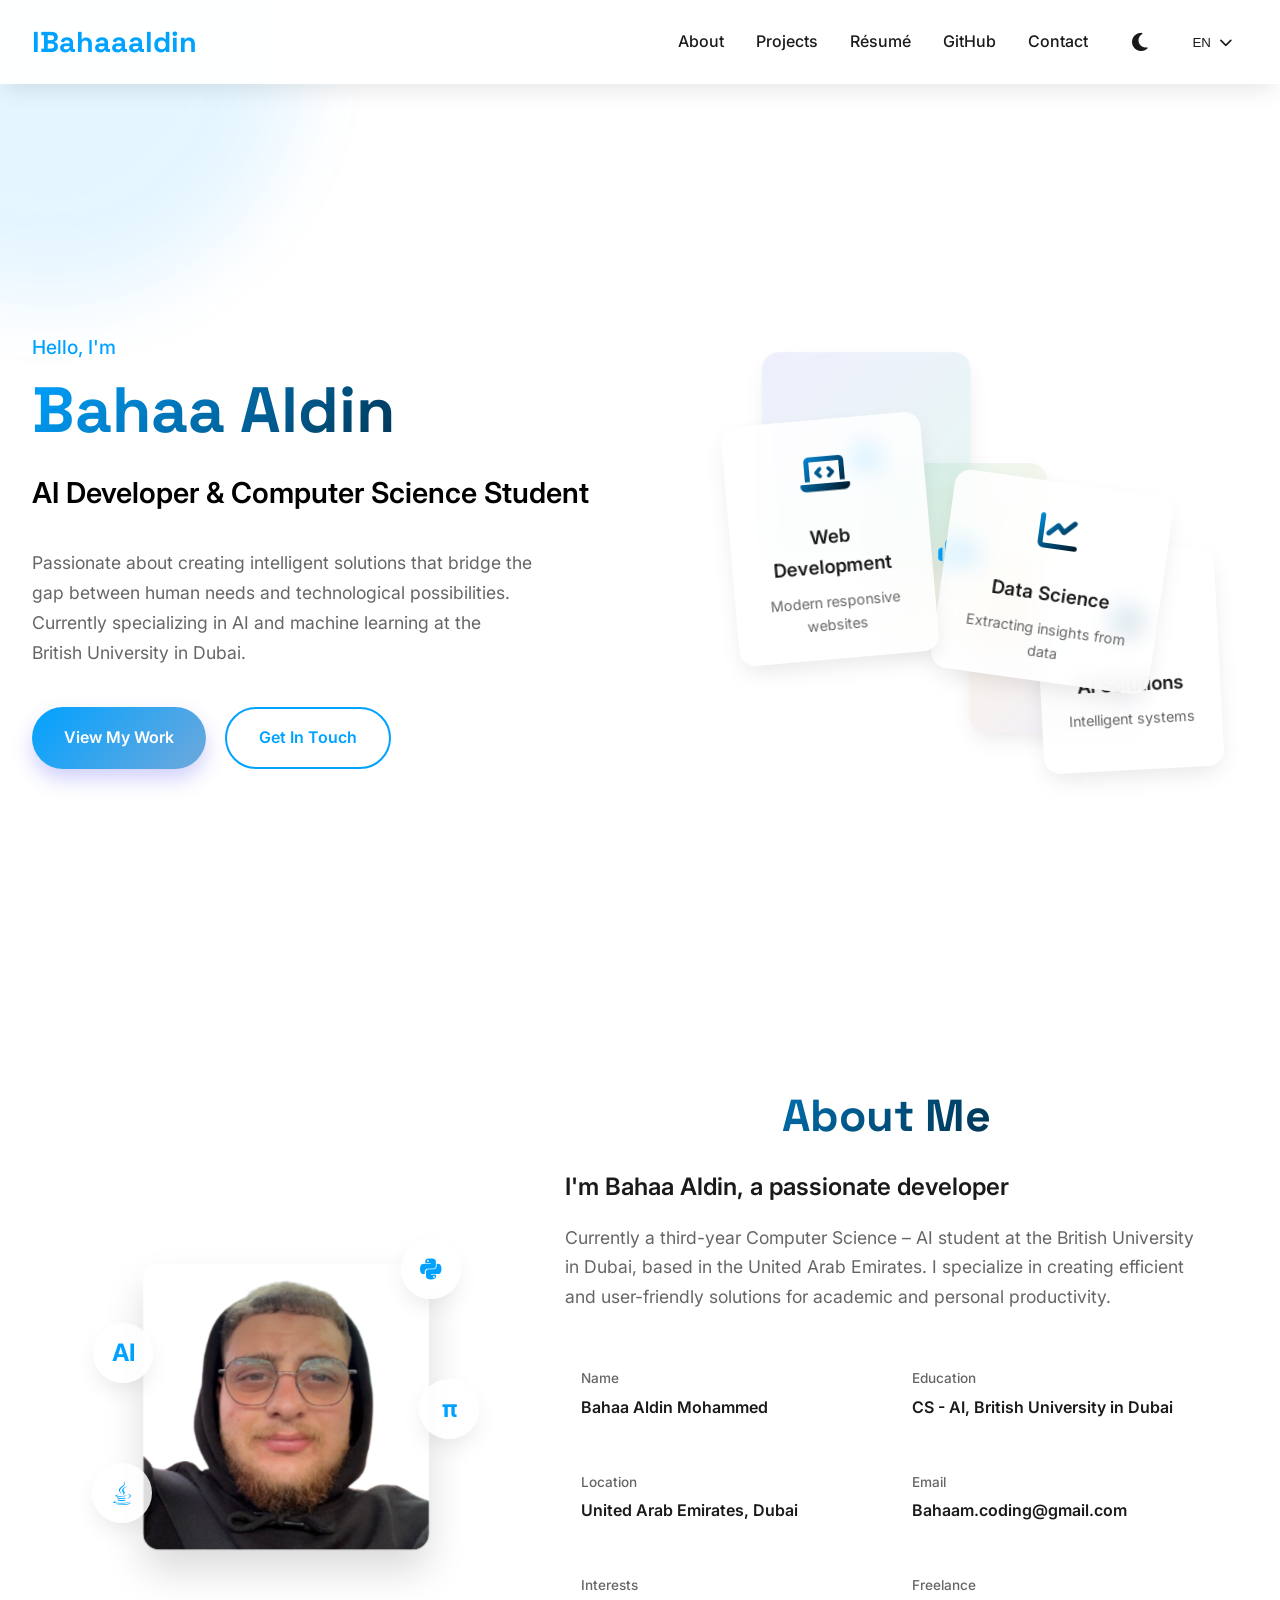
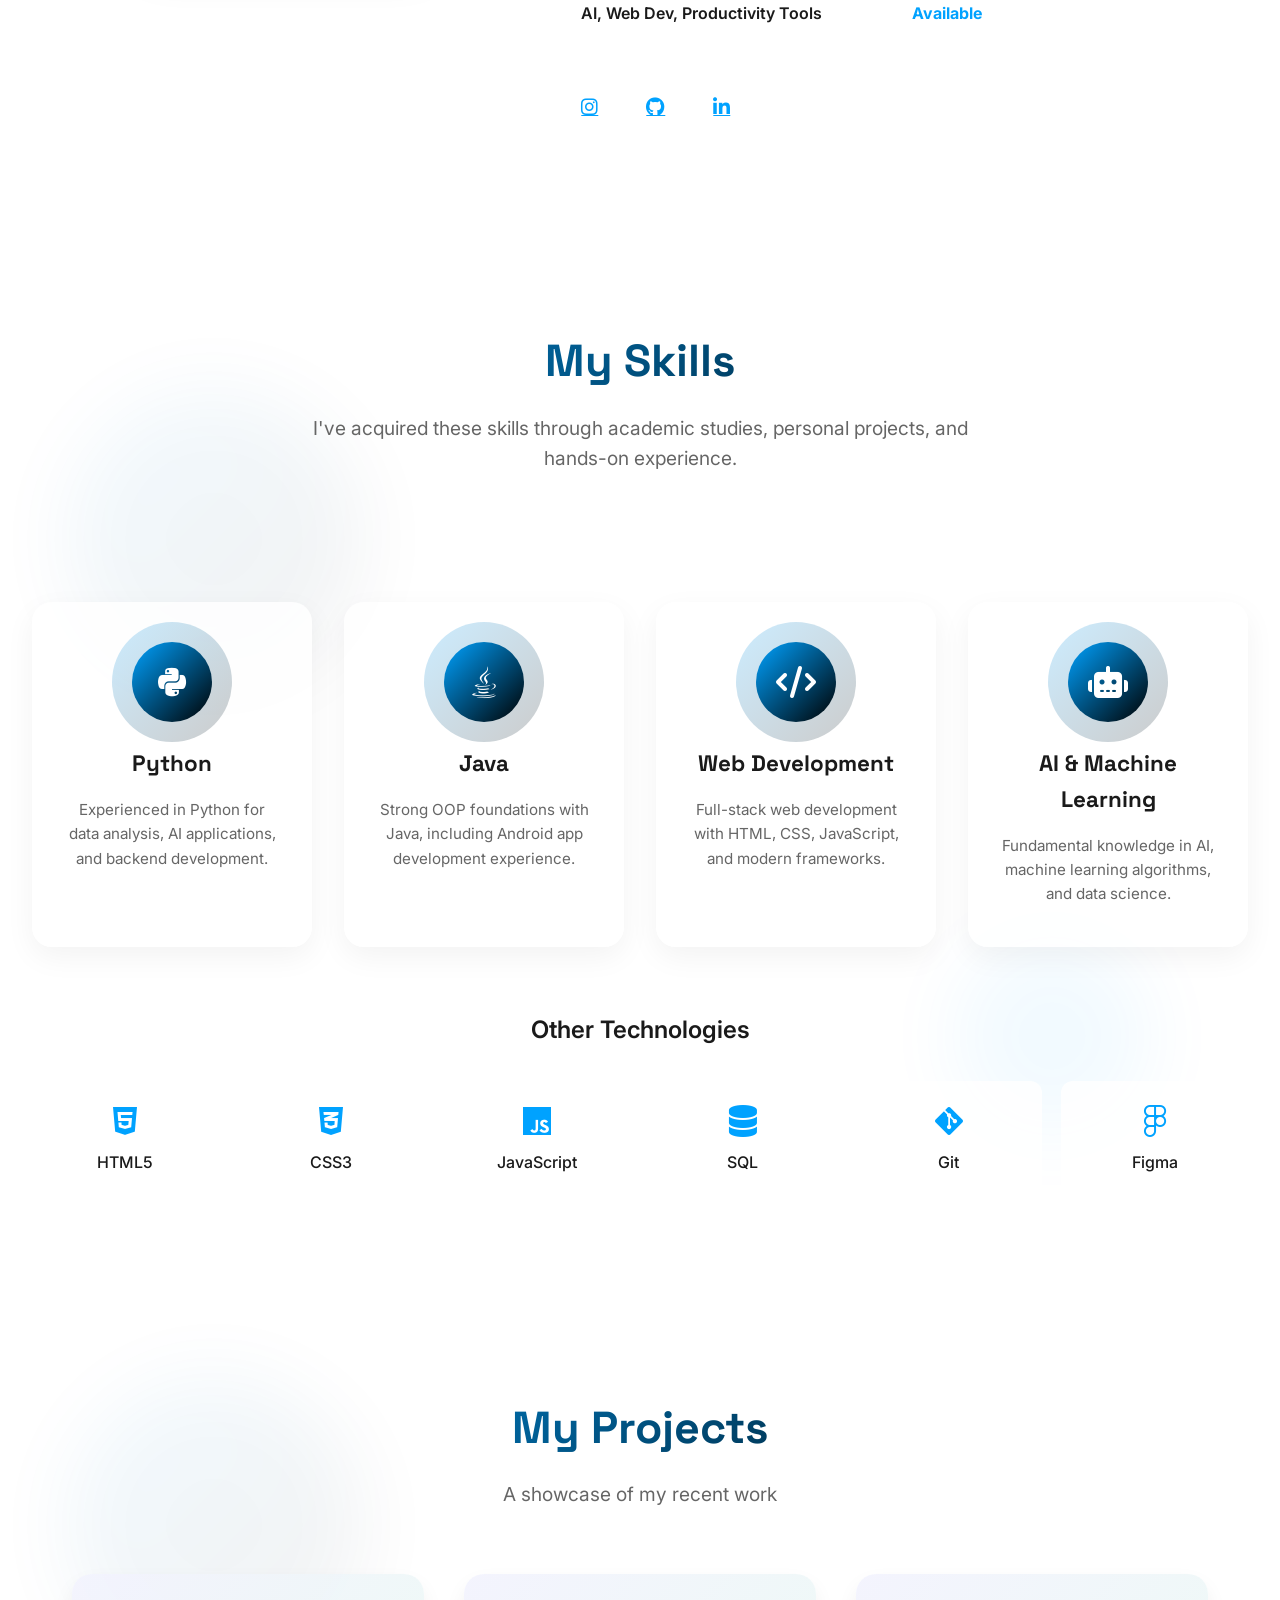
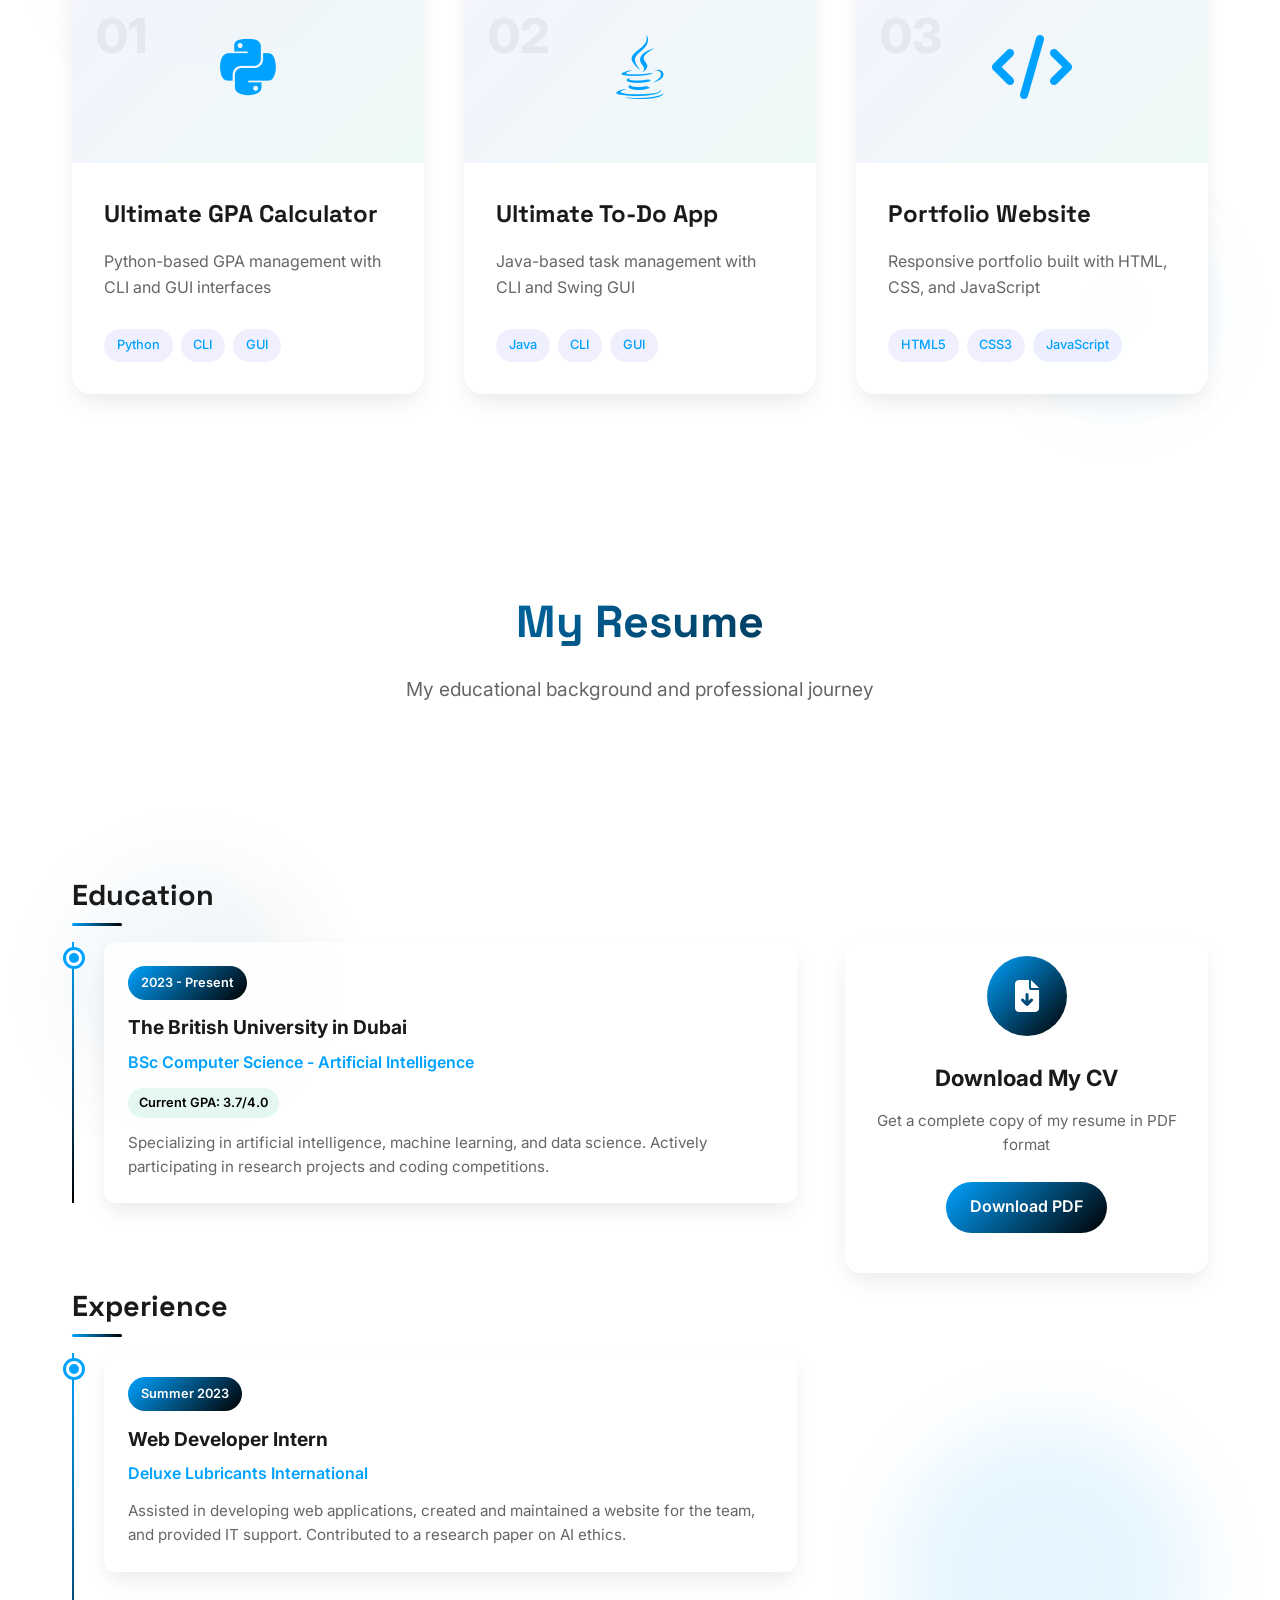
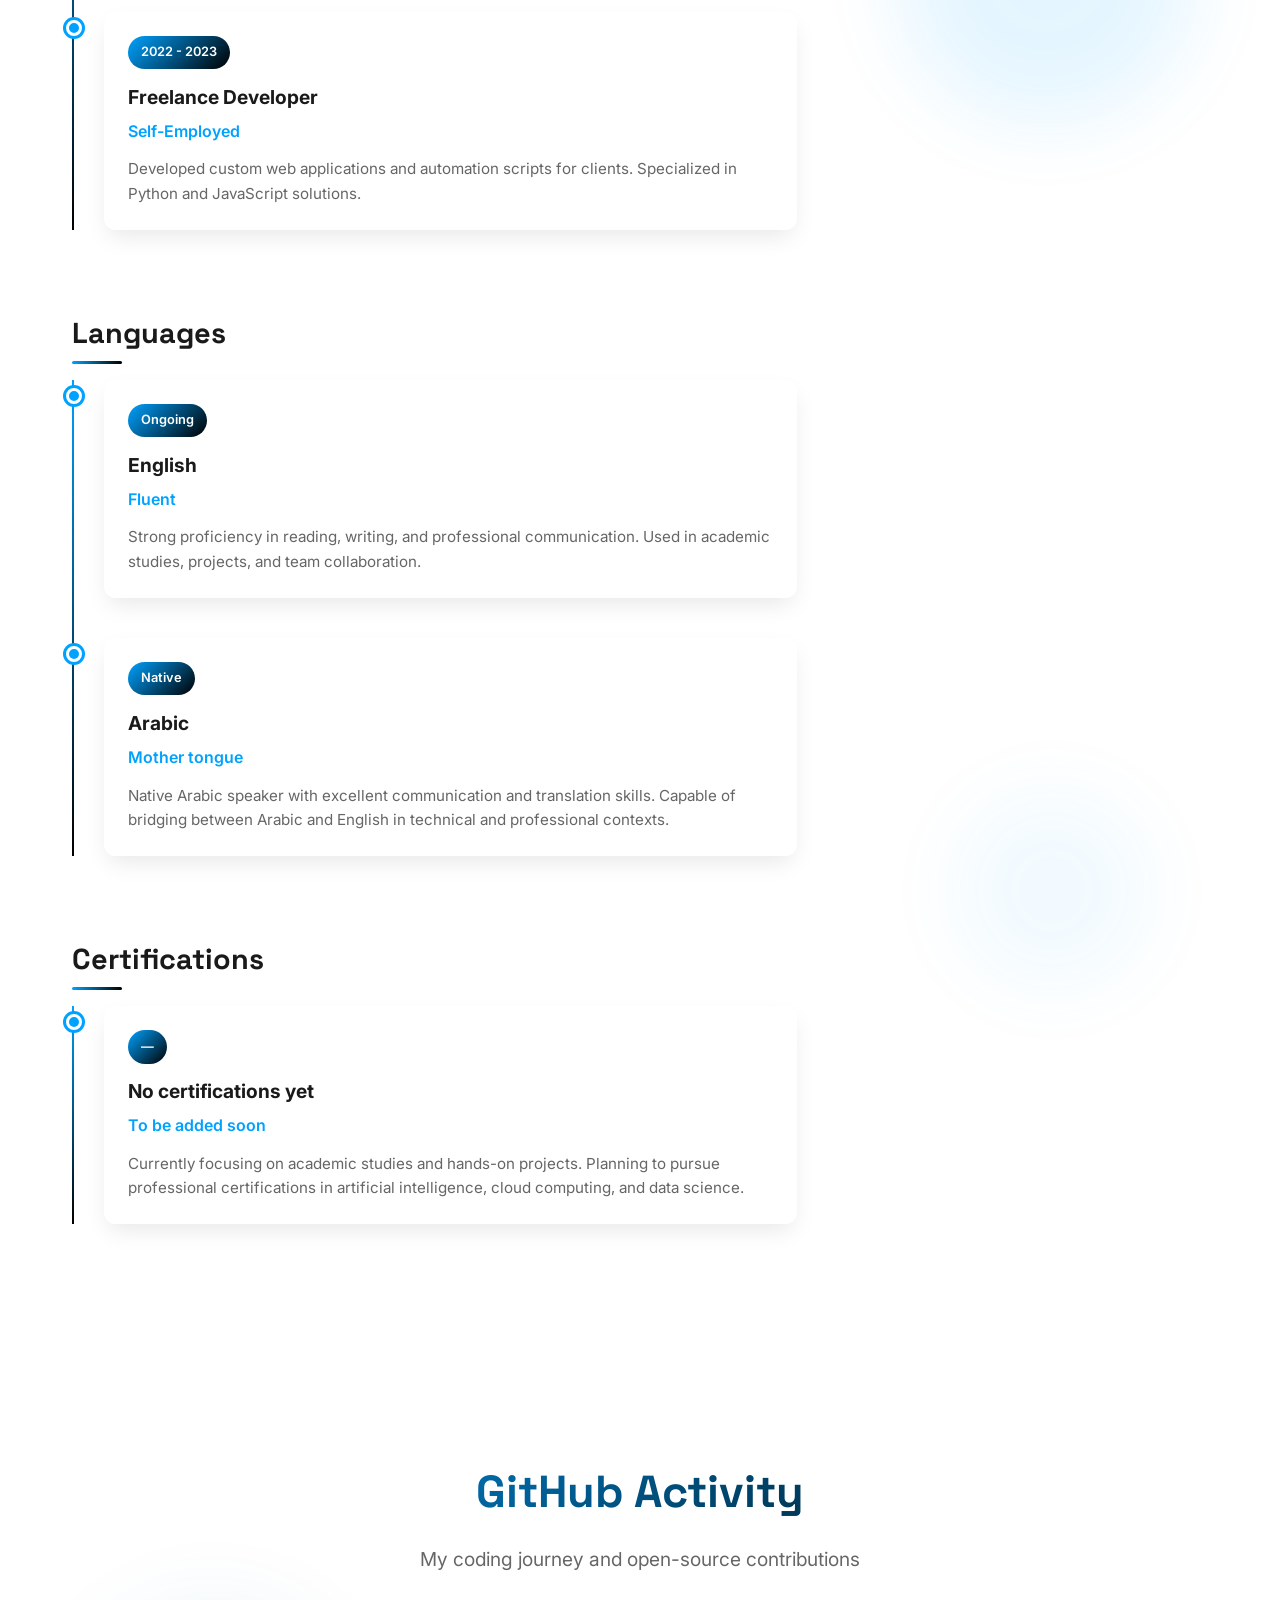
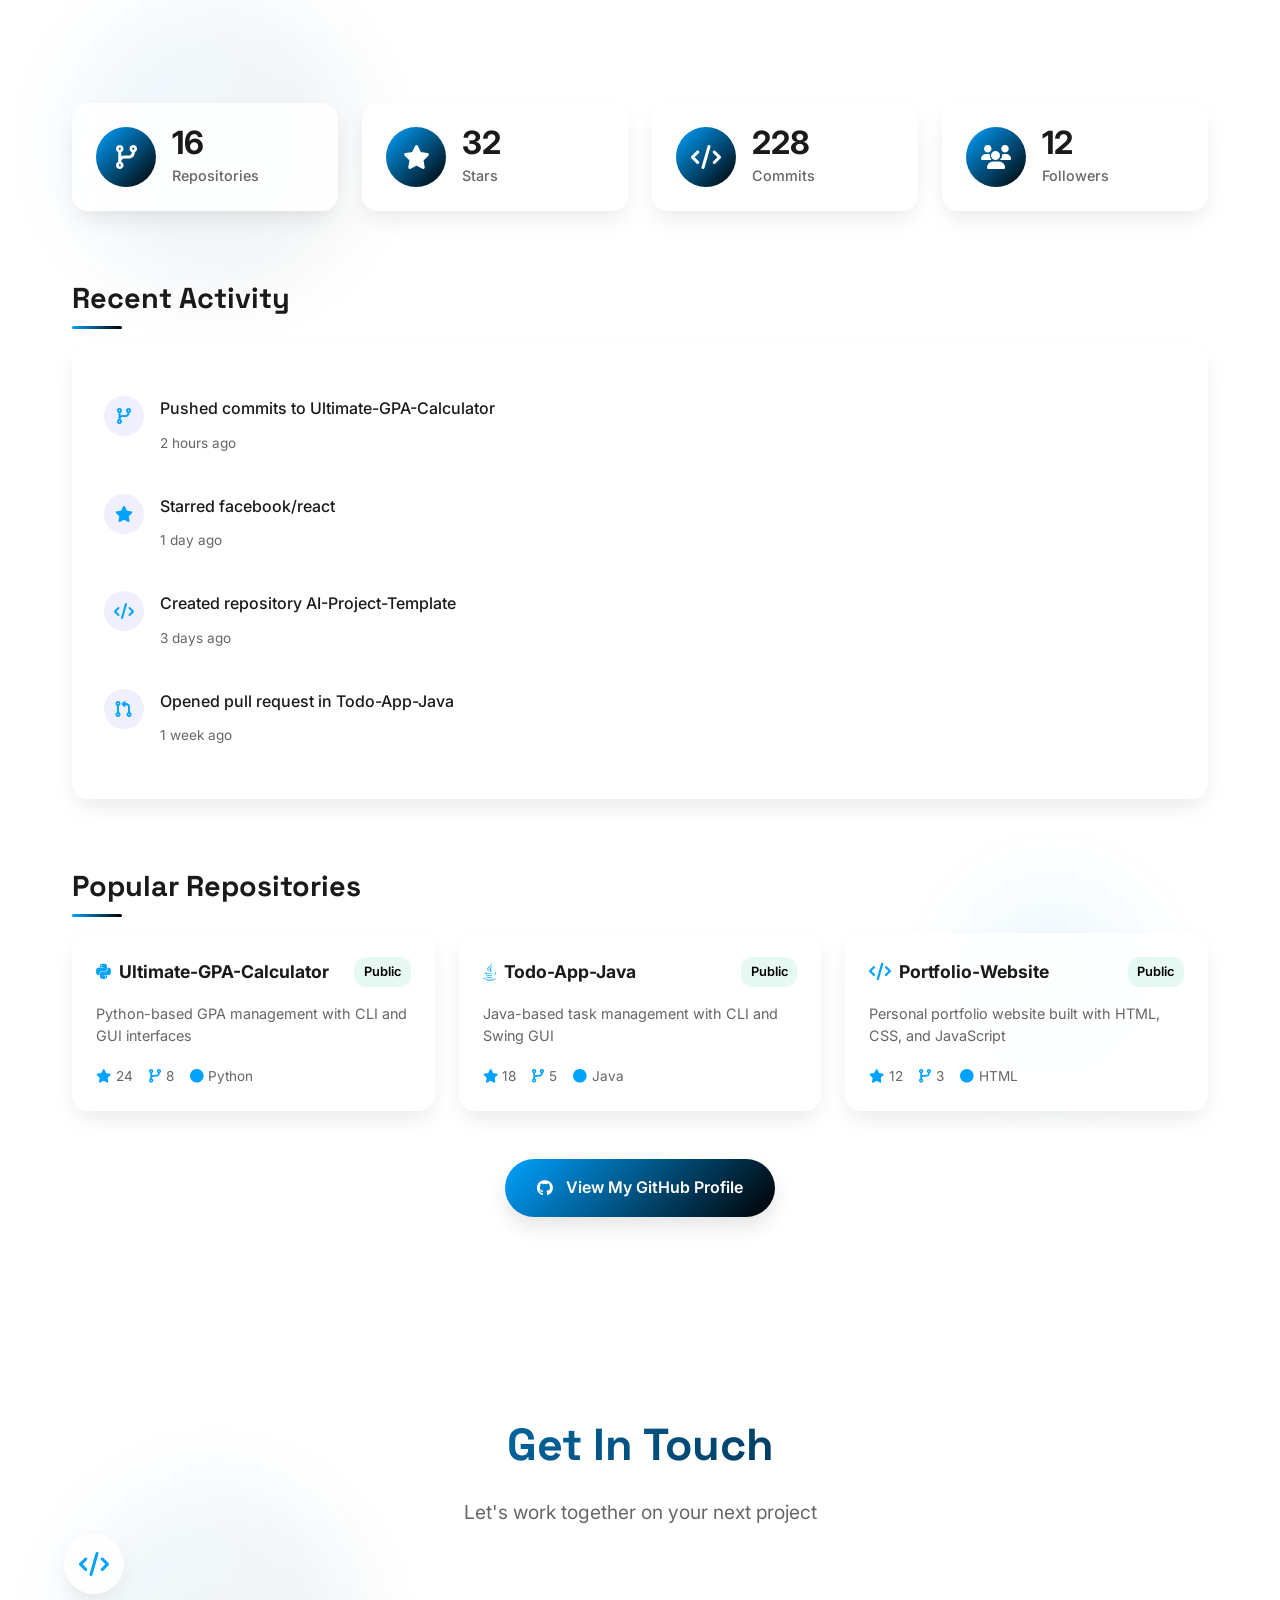
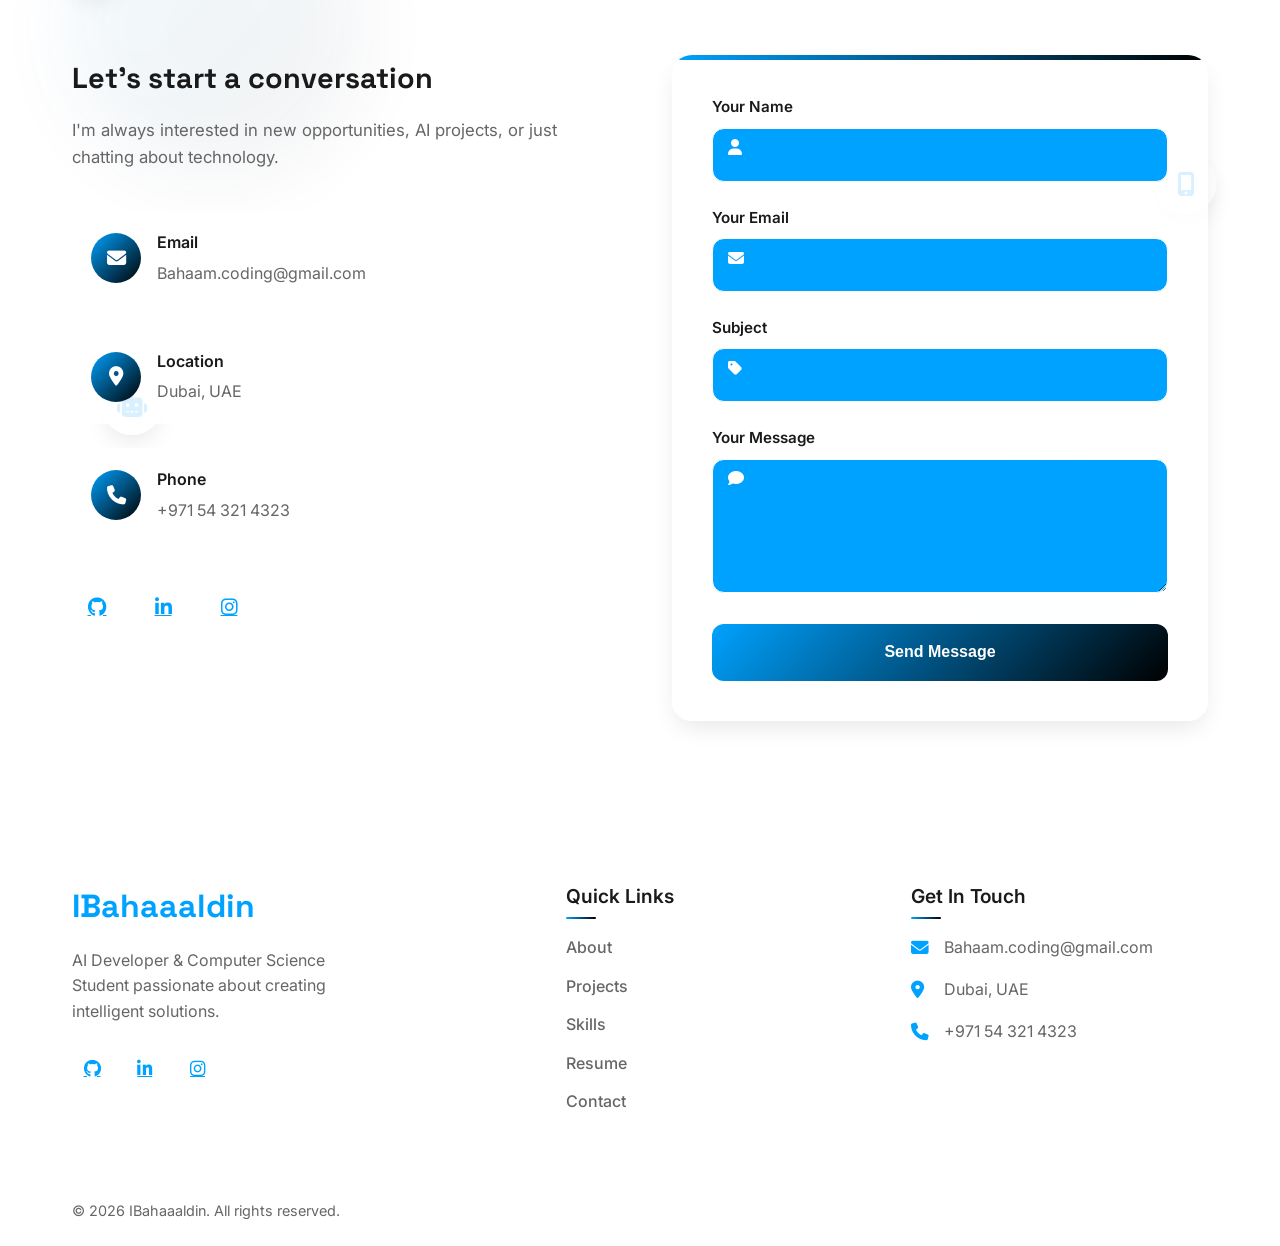
==== commit 1c65e51a: "Update index.html" ====
--- a/docs/index.html
+++ b/docs/index.html
@@ -932,7 +932,6 @@
                 class="download-btn"
                 data-en="Download PDF"
                 data-ar="تحميل PDF"
-                download
               >
                 <i class="fas fa-download"></i>
                 Download PDF
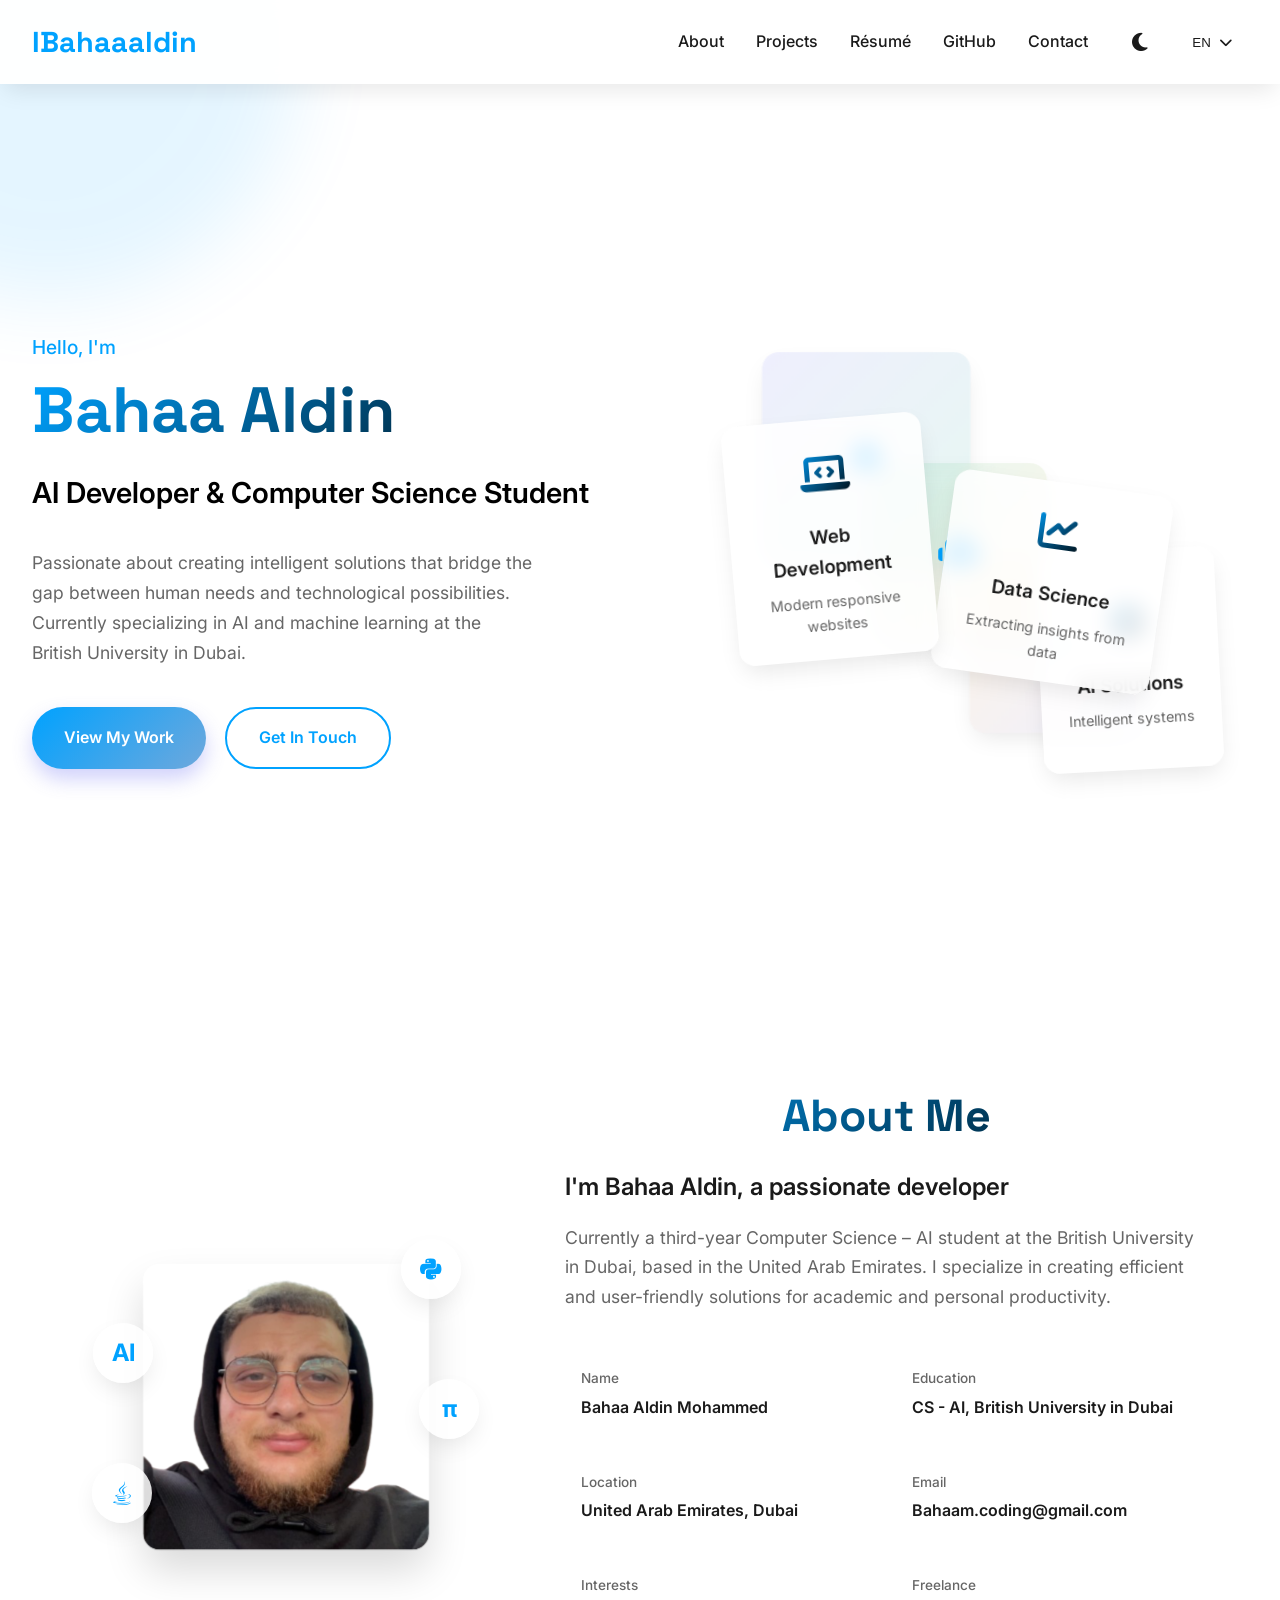
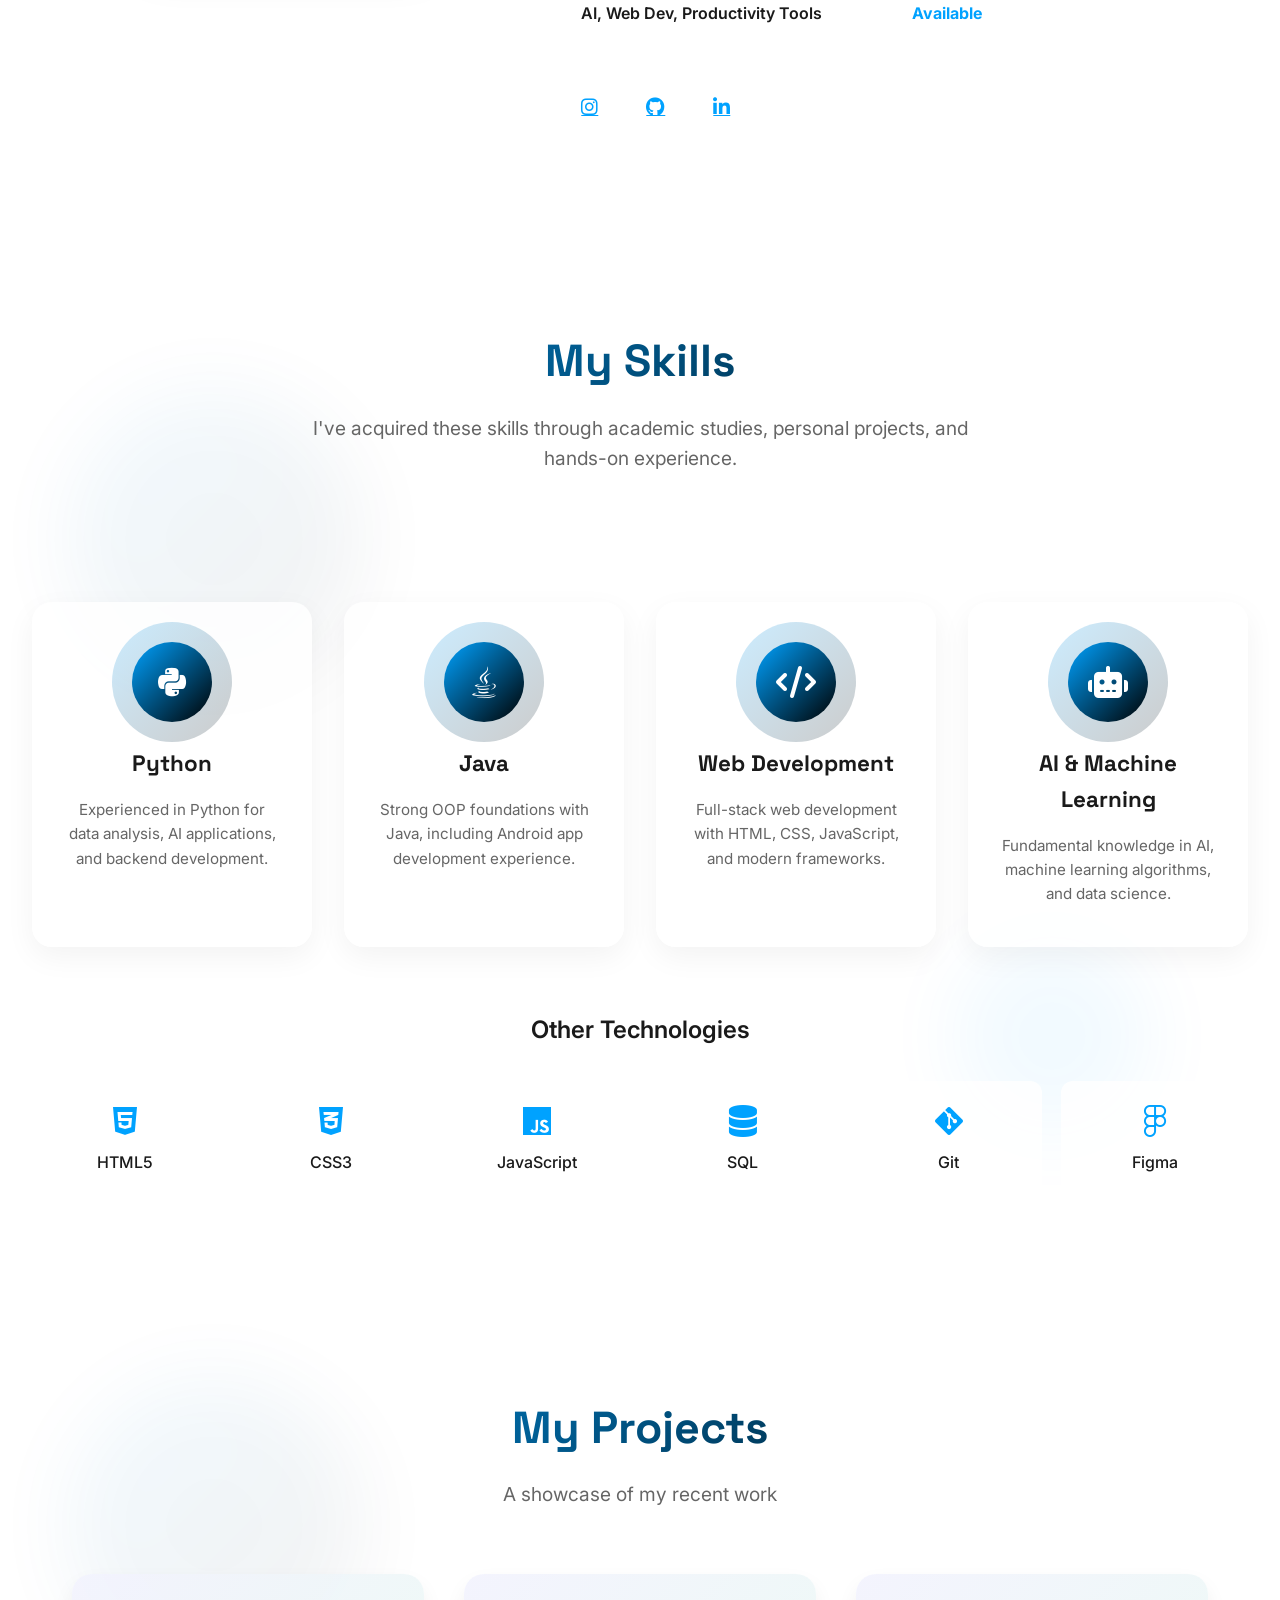
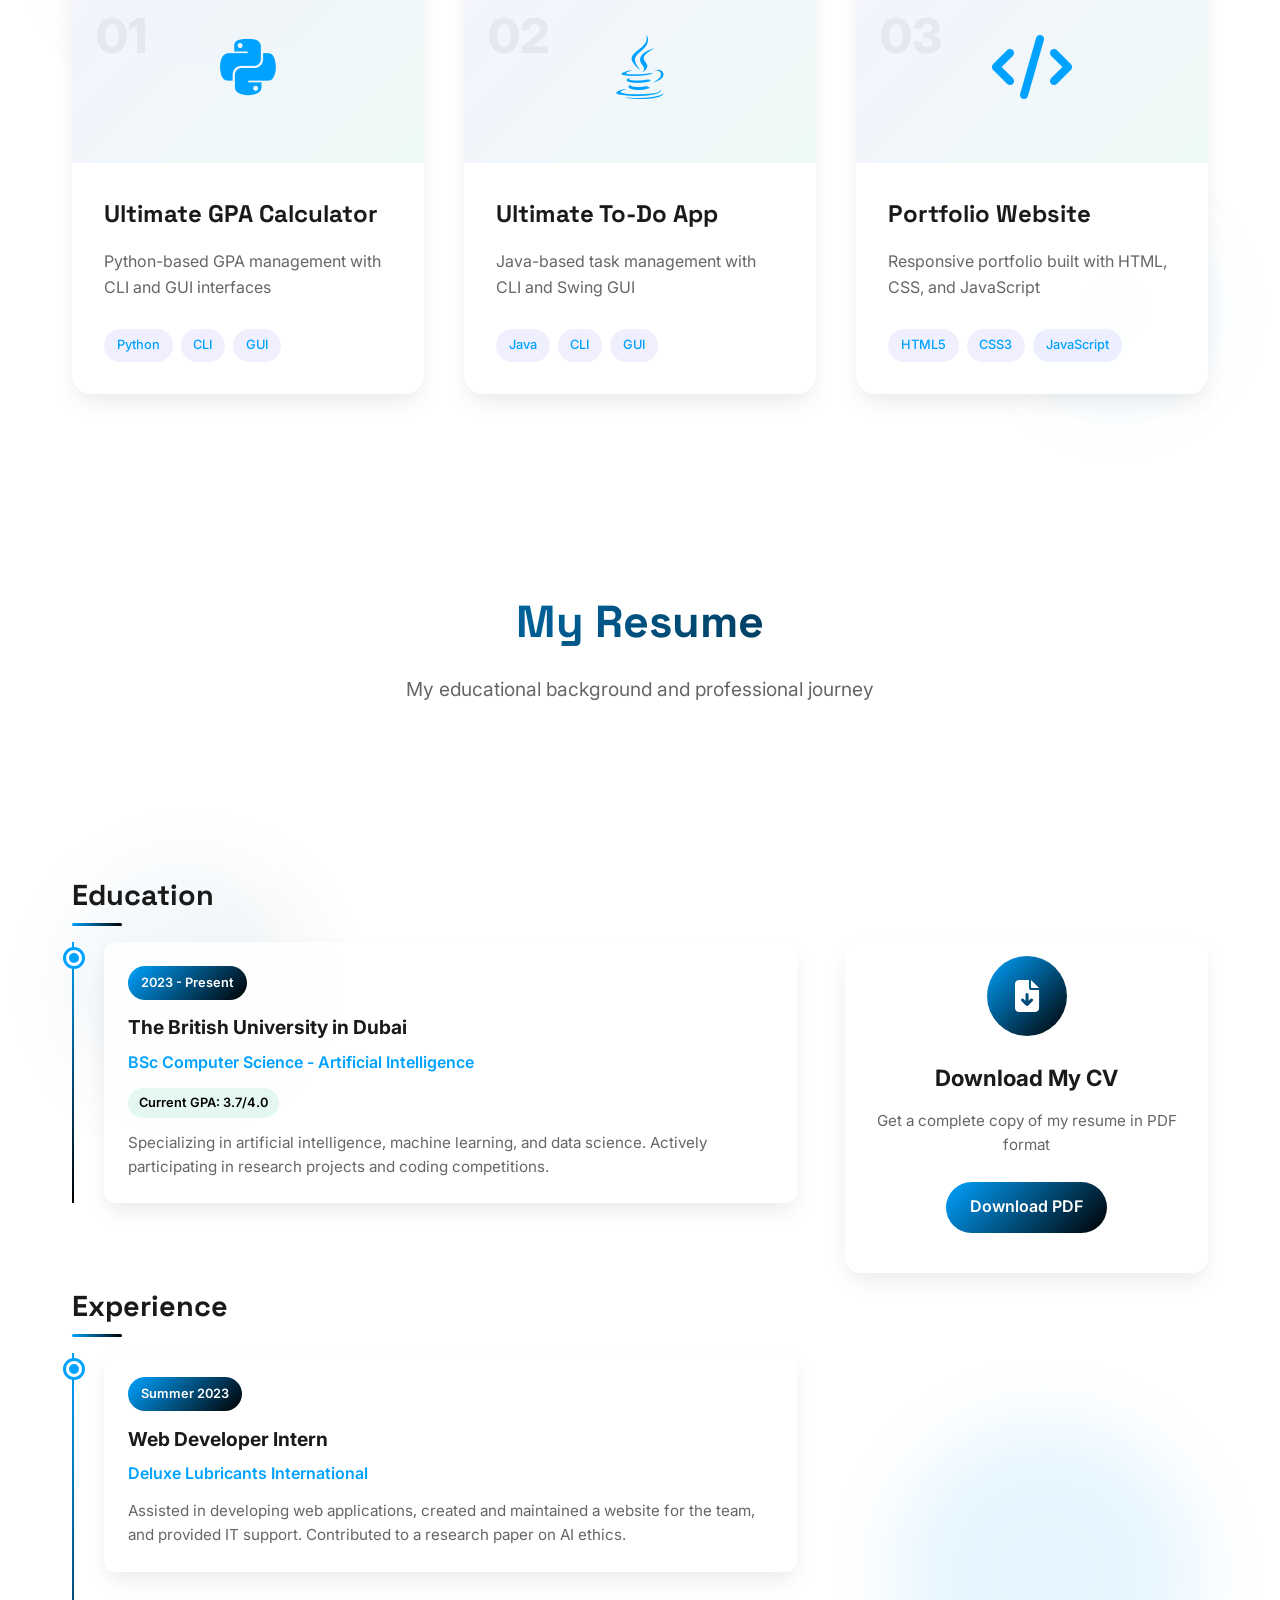
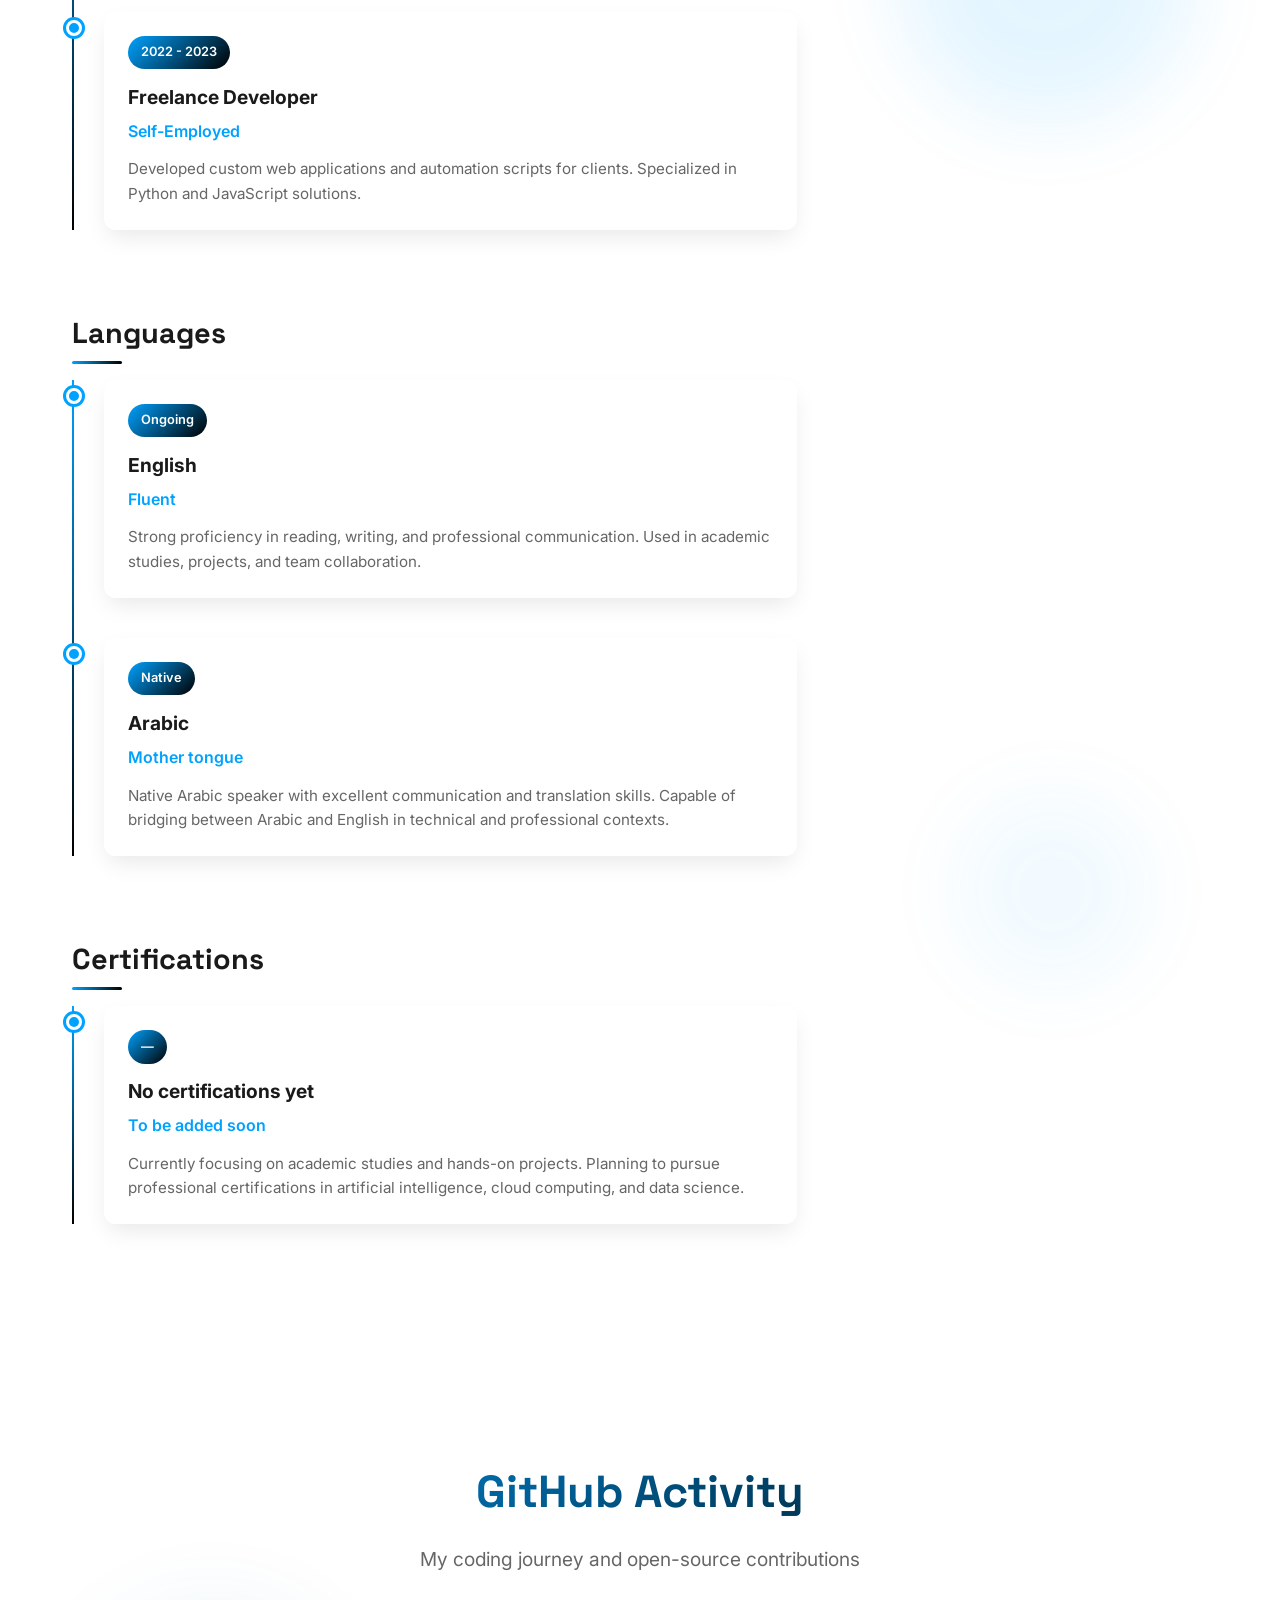
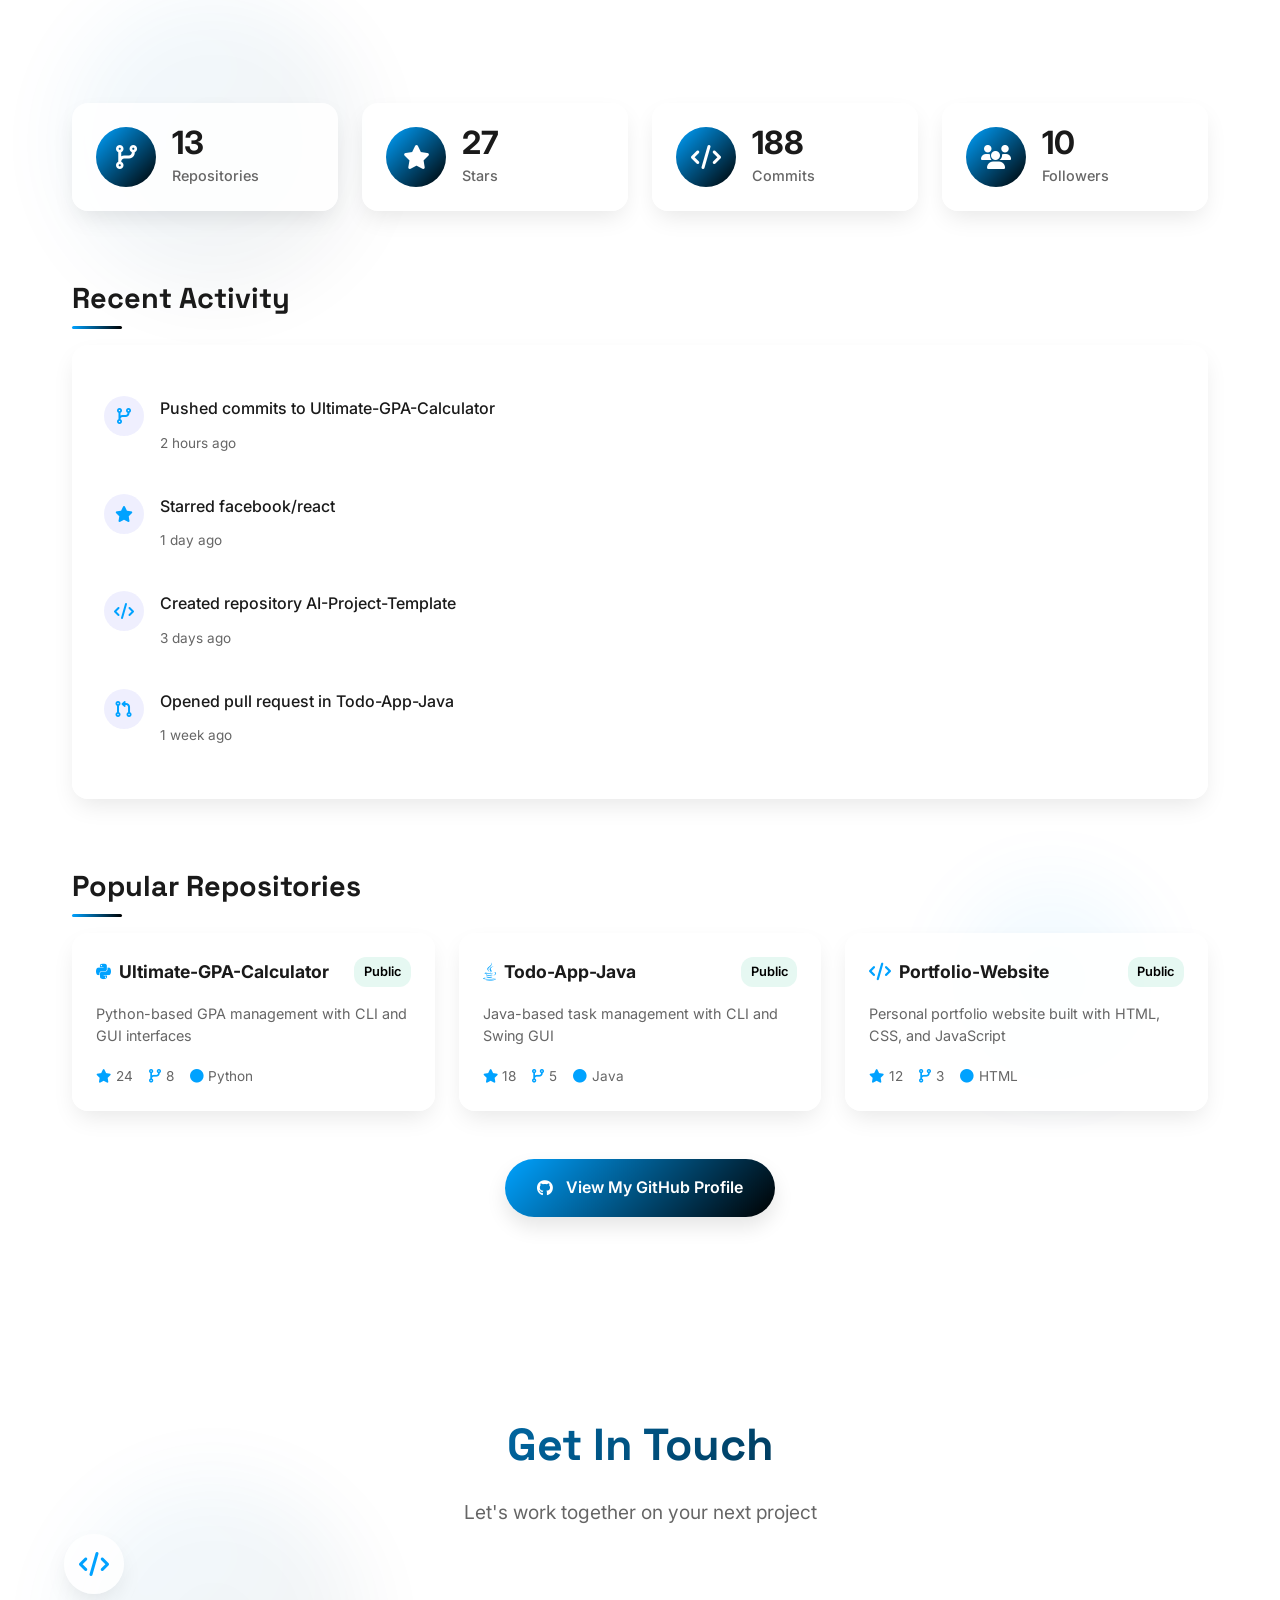
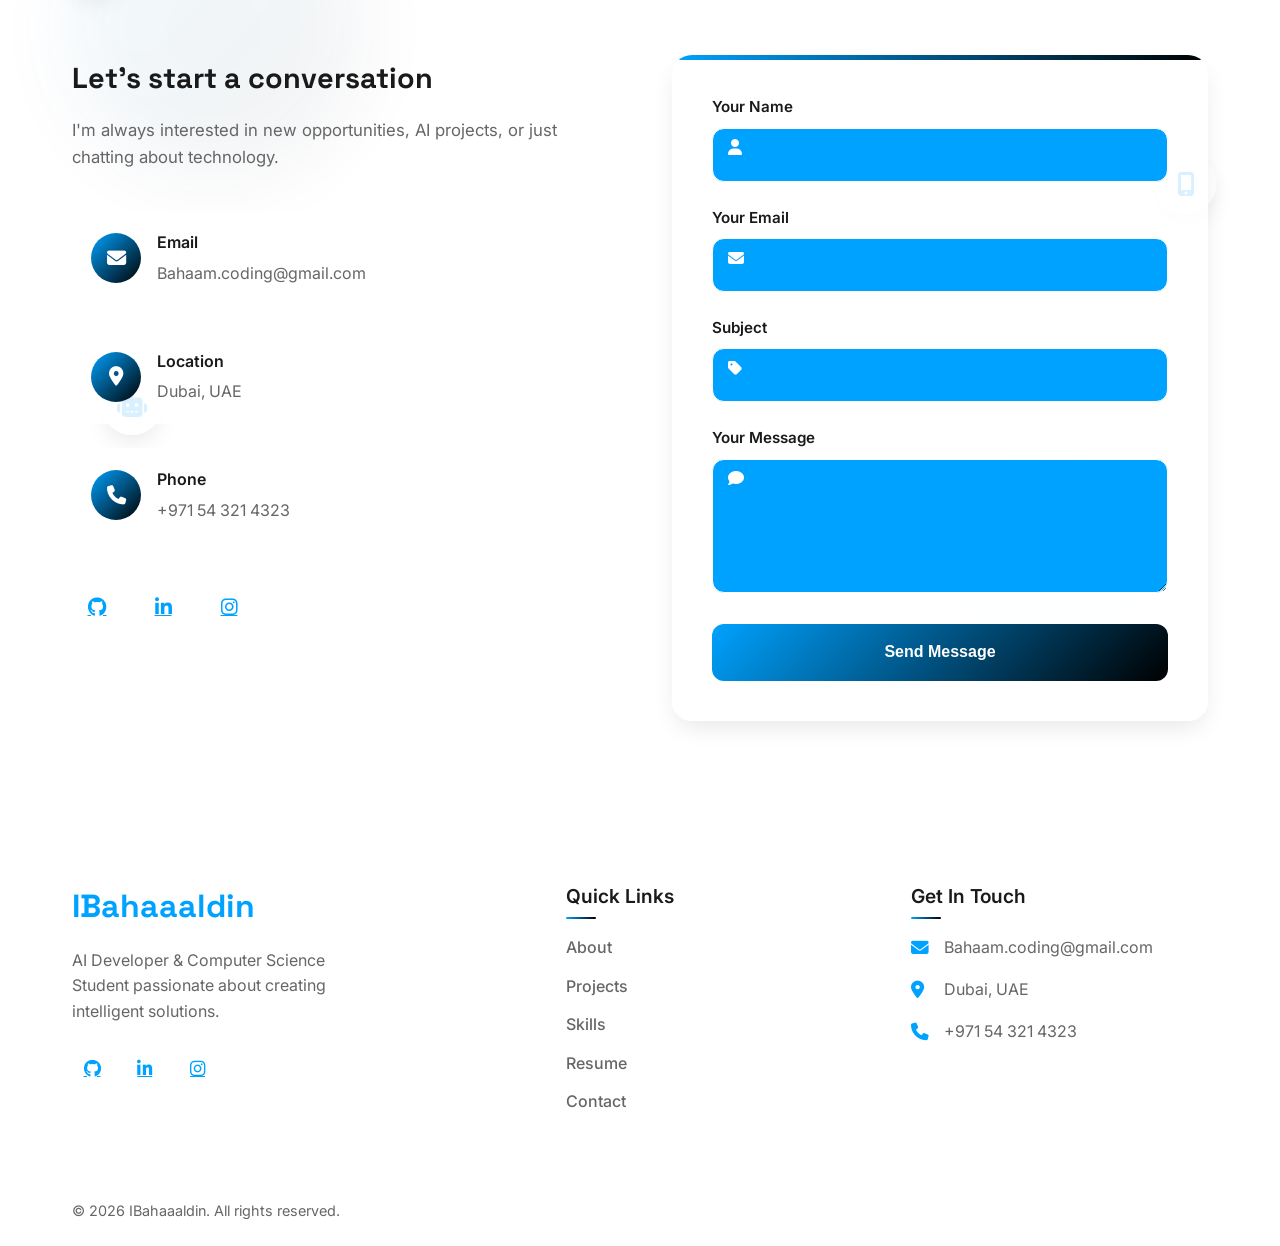
==== commit 3132b427: "Update index.html" ====
--- a/docs/index.html
+++ b/docs/index.html
@@ -235,7 +235,7 @@
             <div class="photo-3d">
               <div class="photo-front">
                 <img
-                  src="/docs/assets/Image-removebg-preview.png"
+                  src="assets/Image-removebg-preview.png"
                   alt="Bahaa Mohammed"
                 />
               </div>
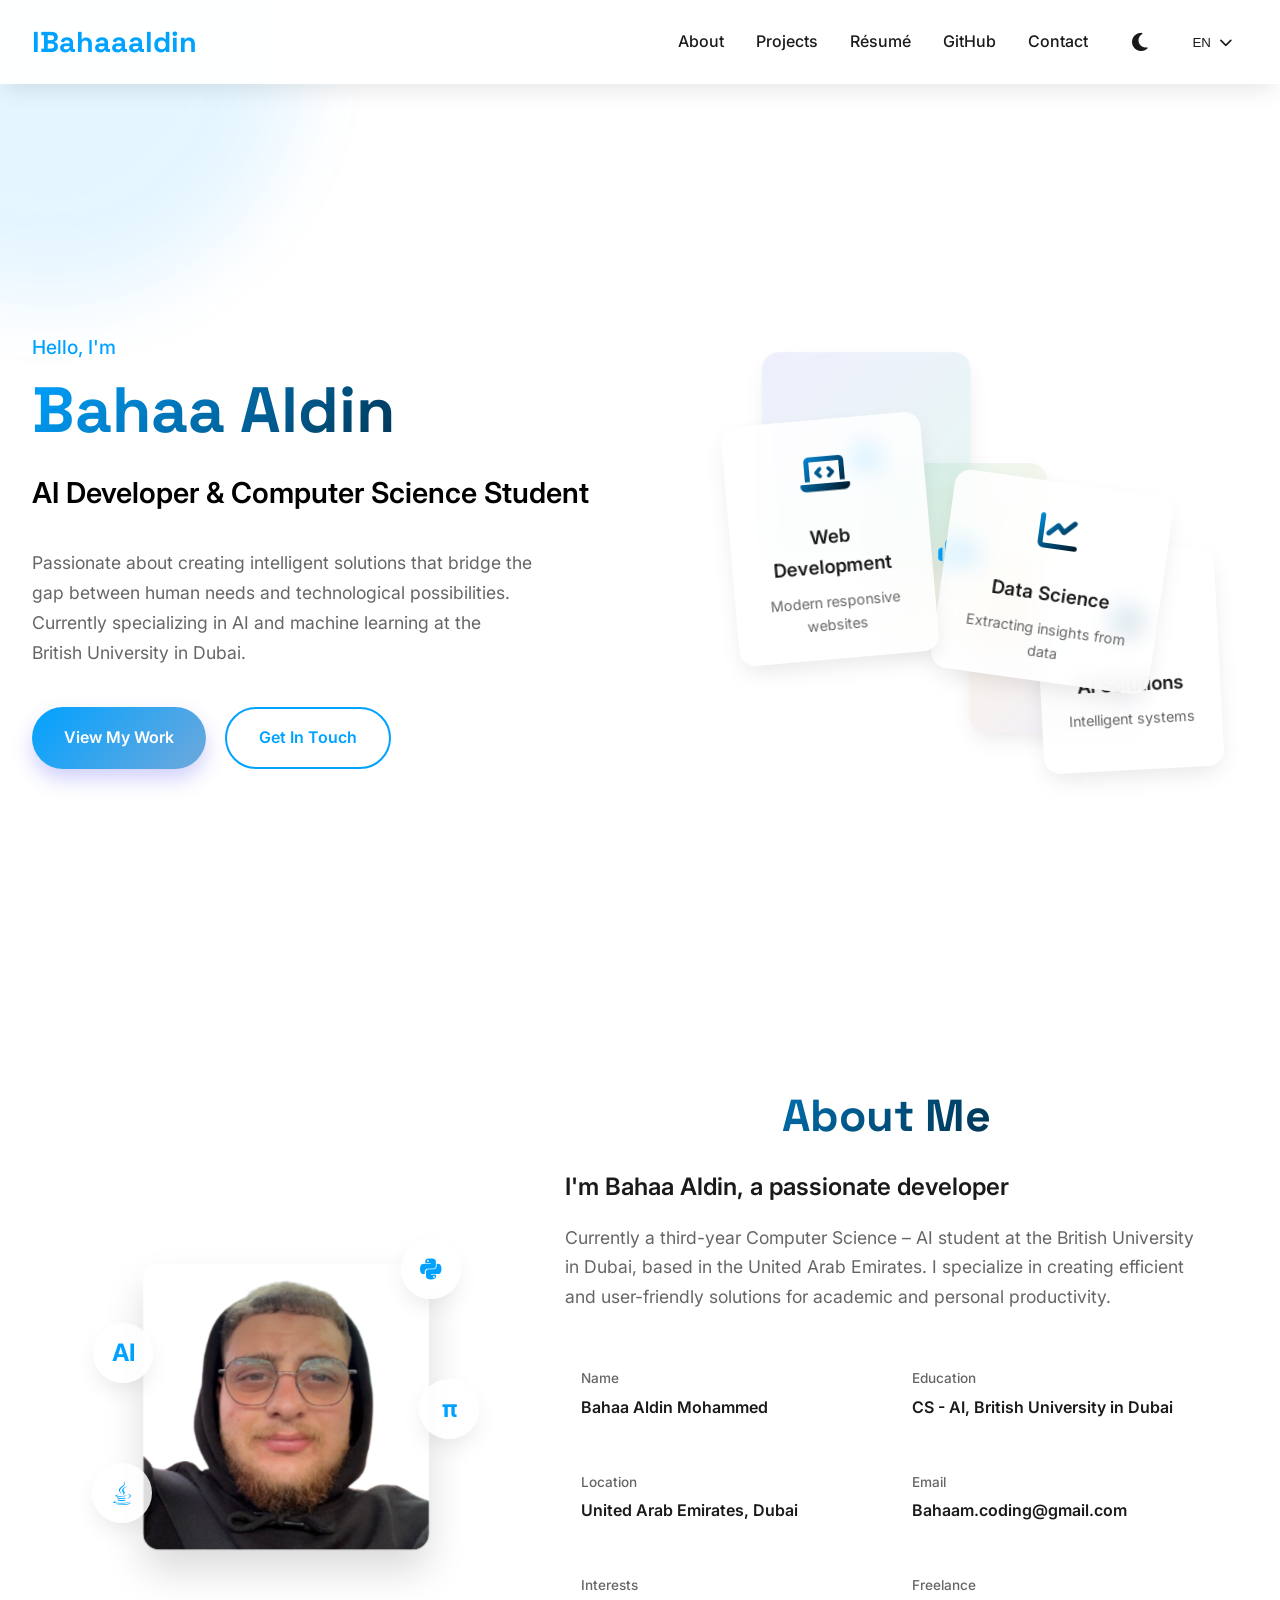
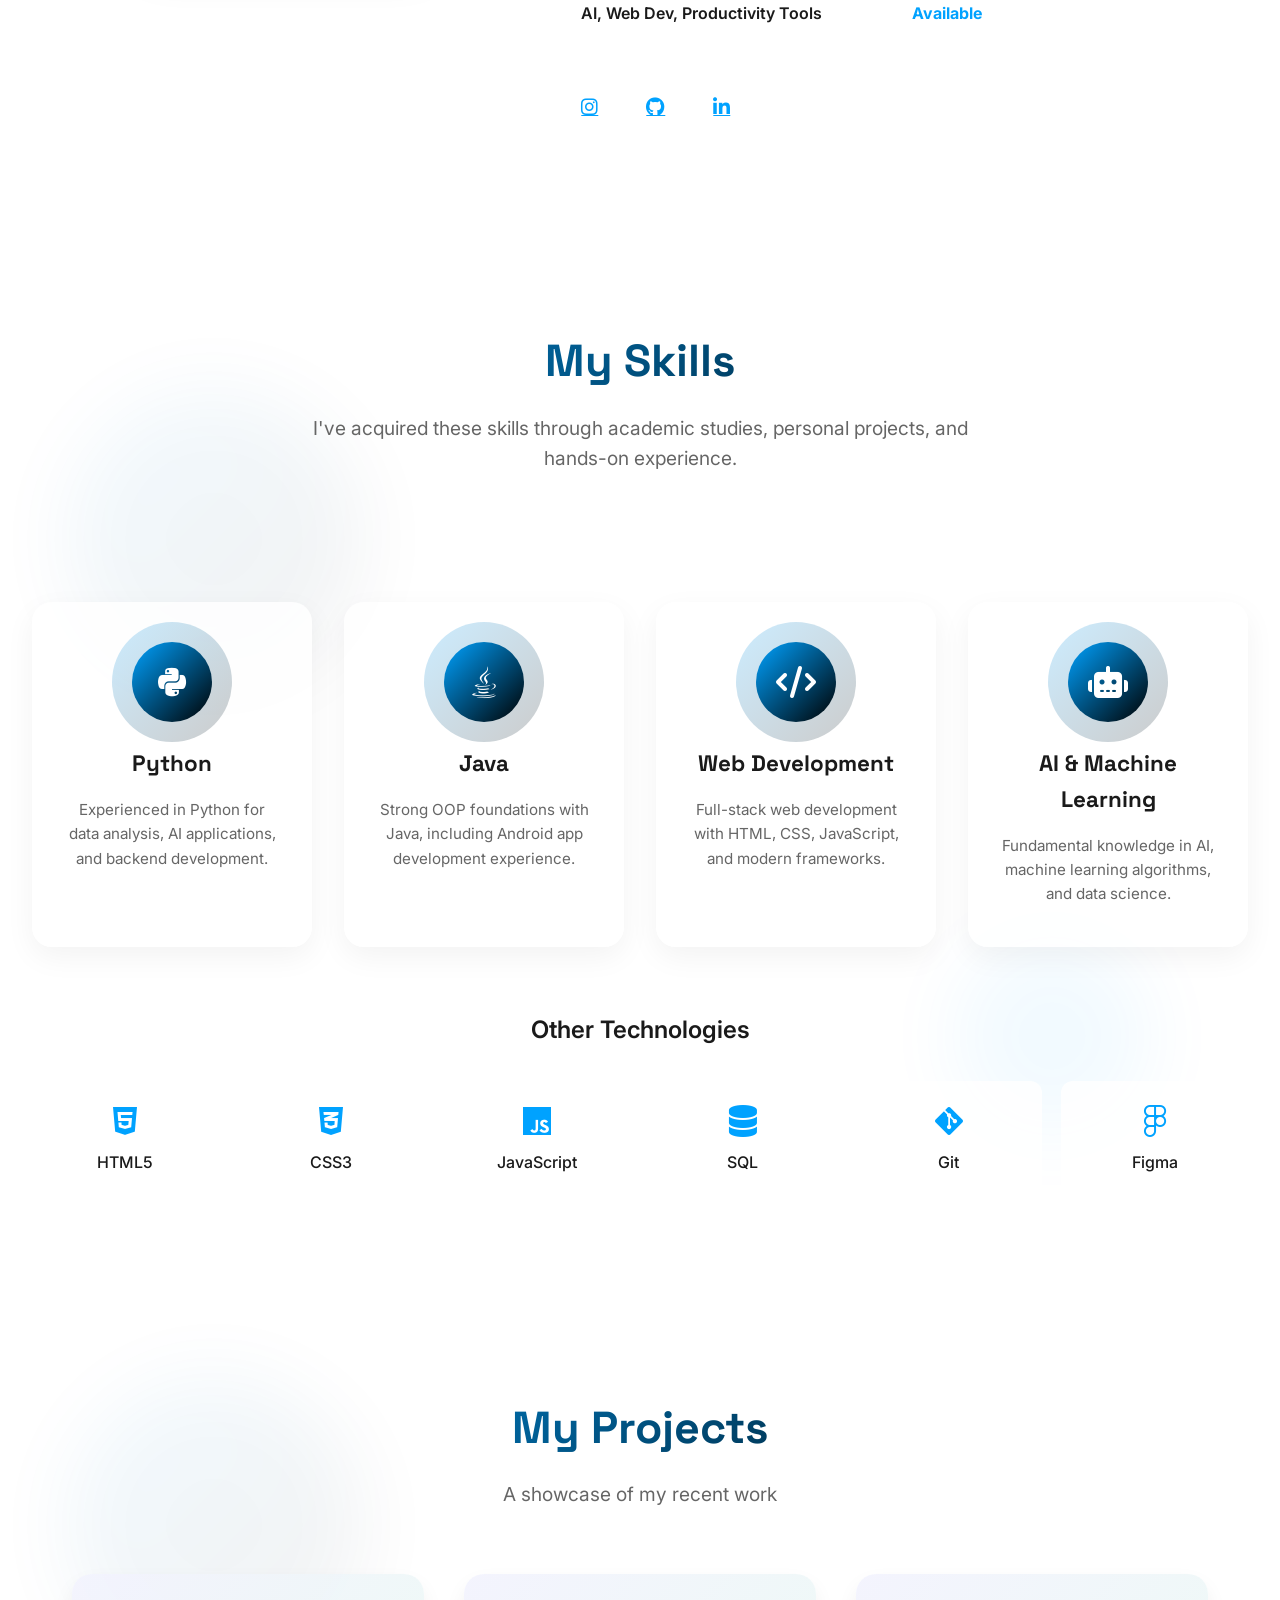
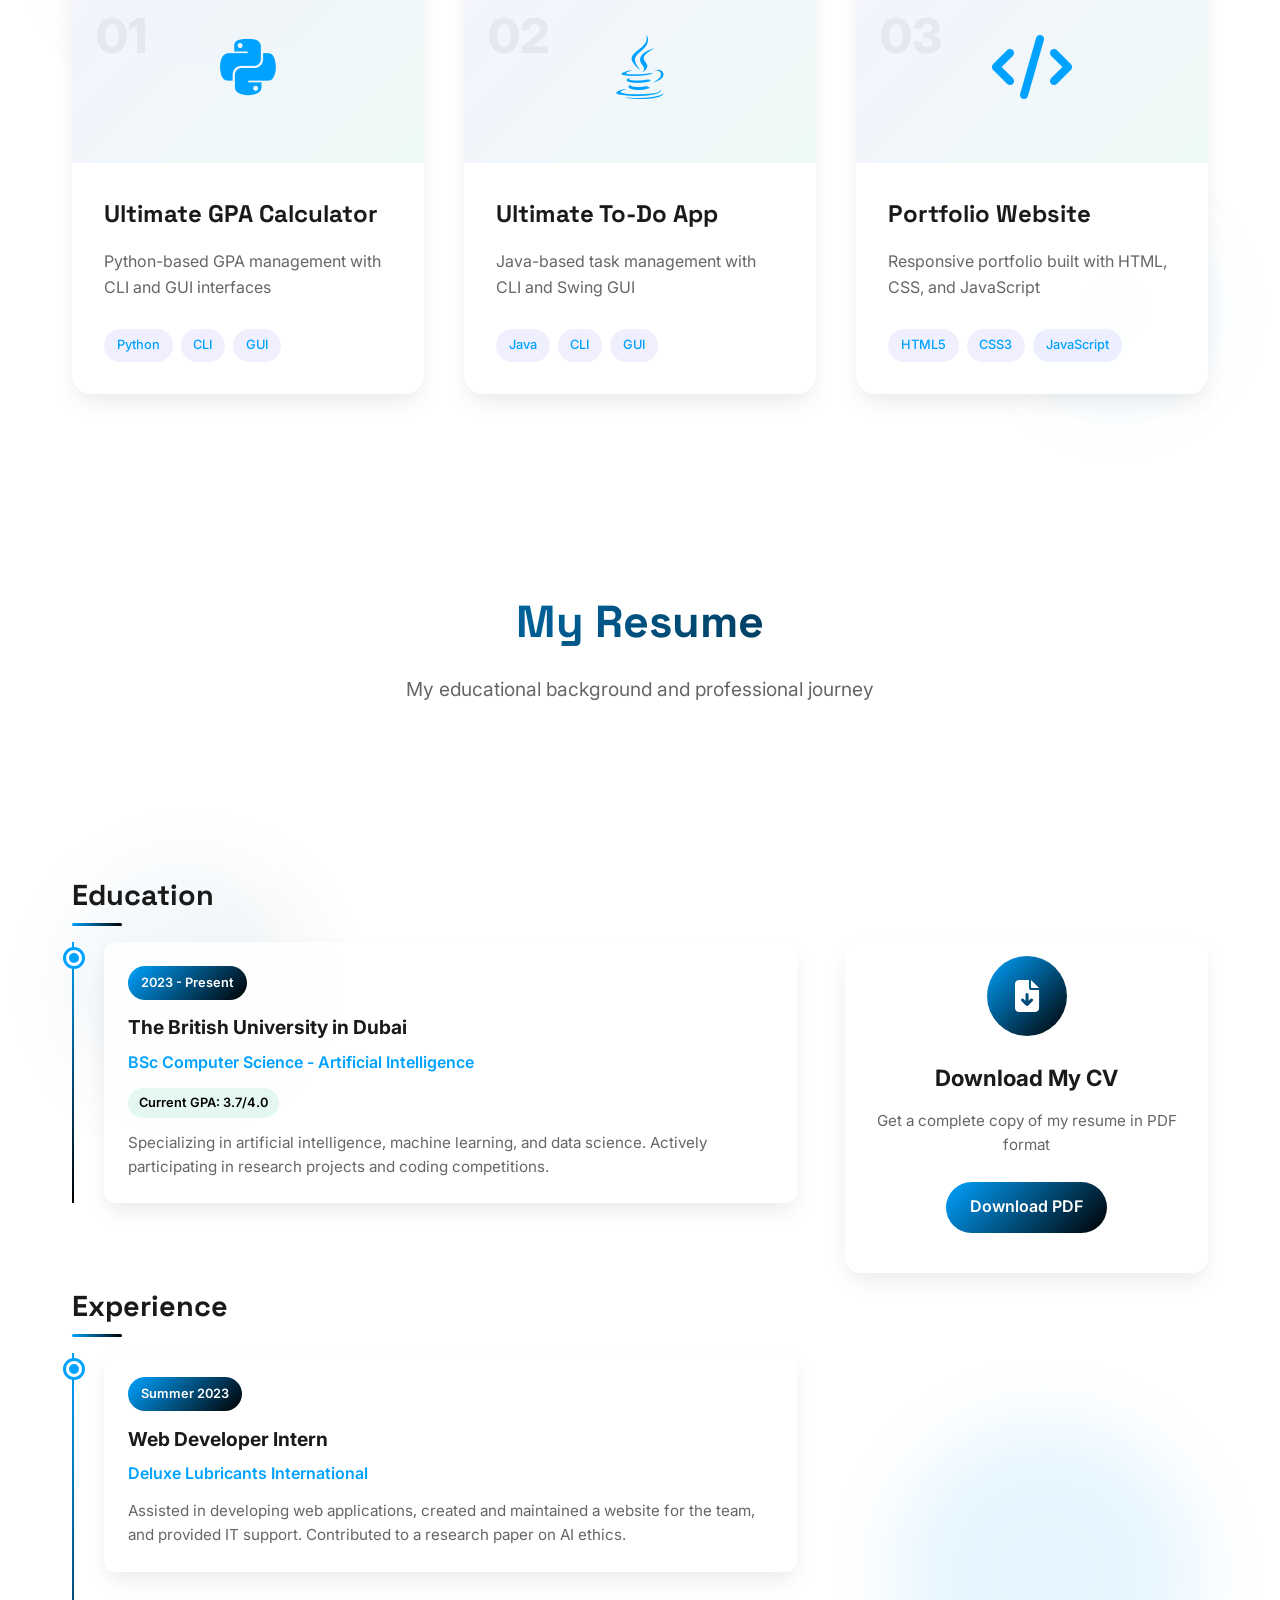
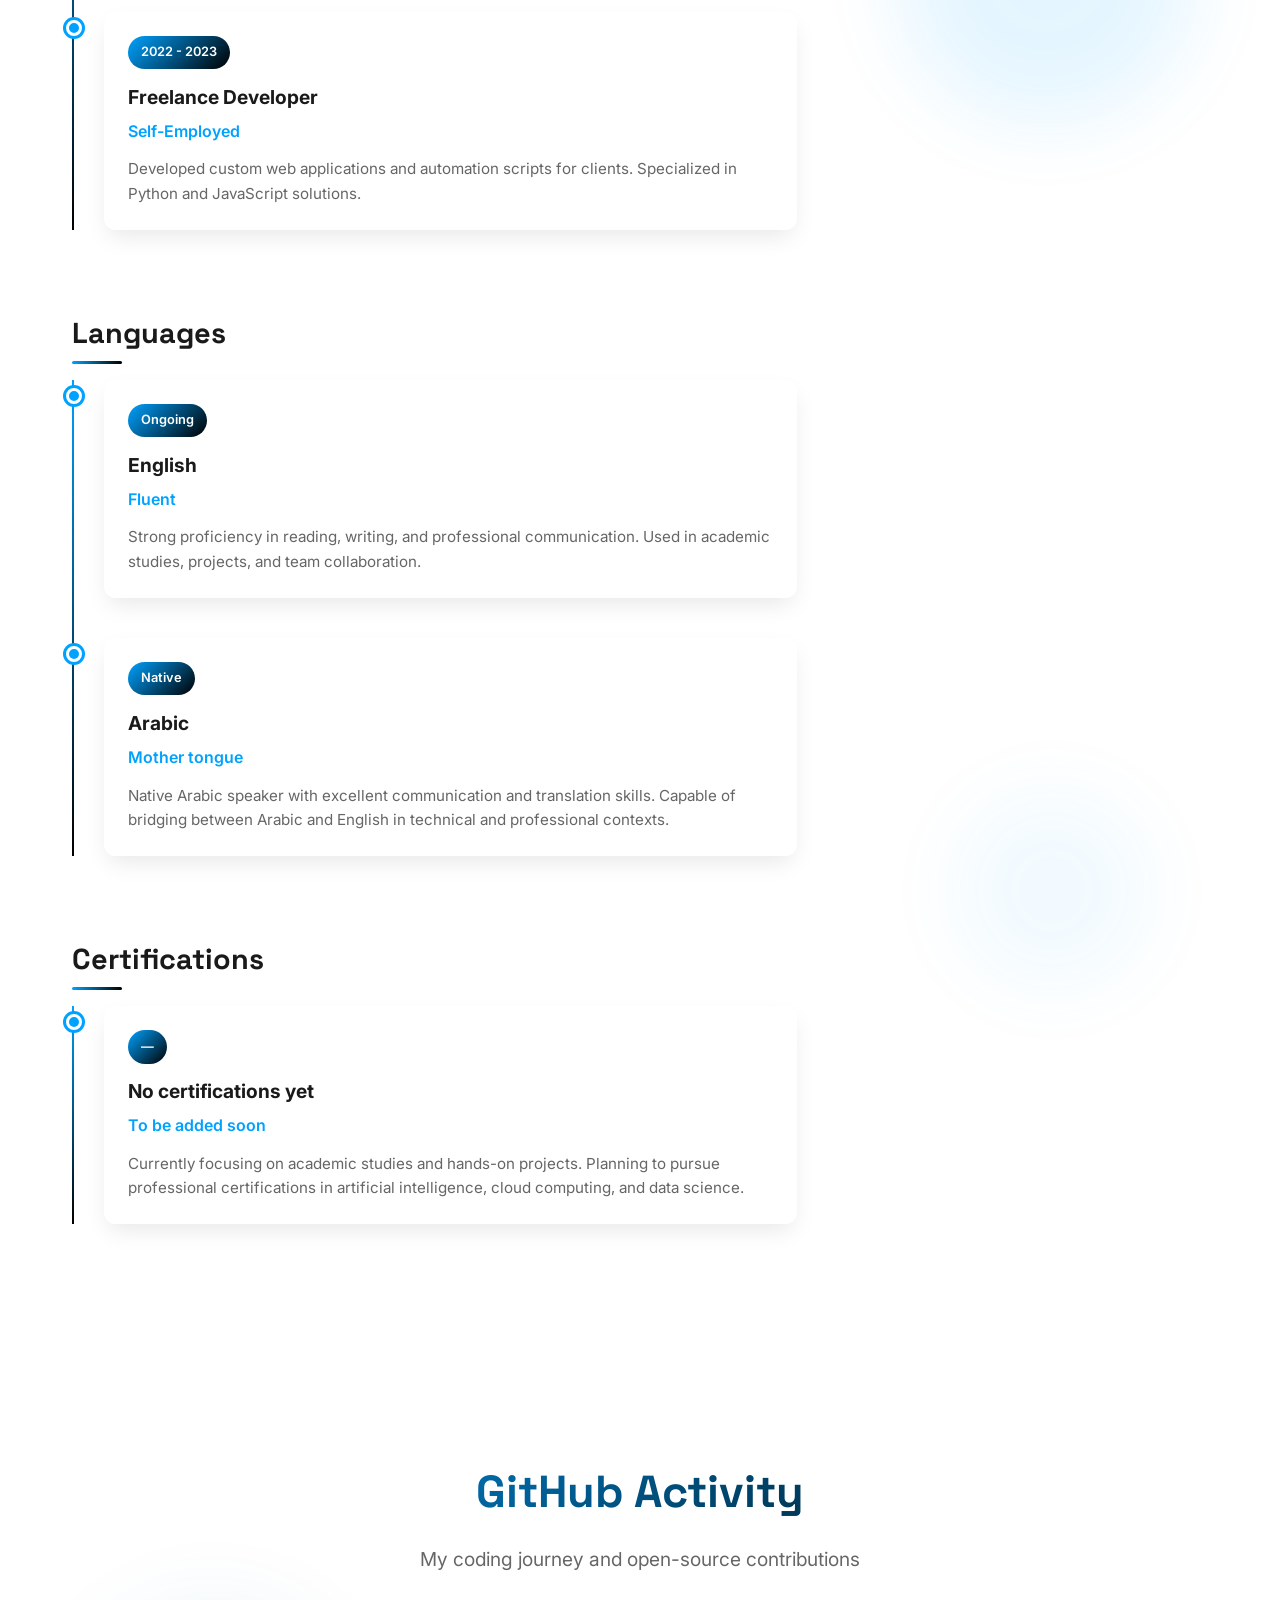
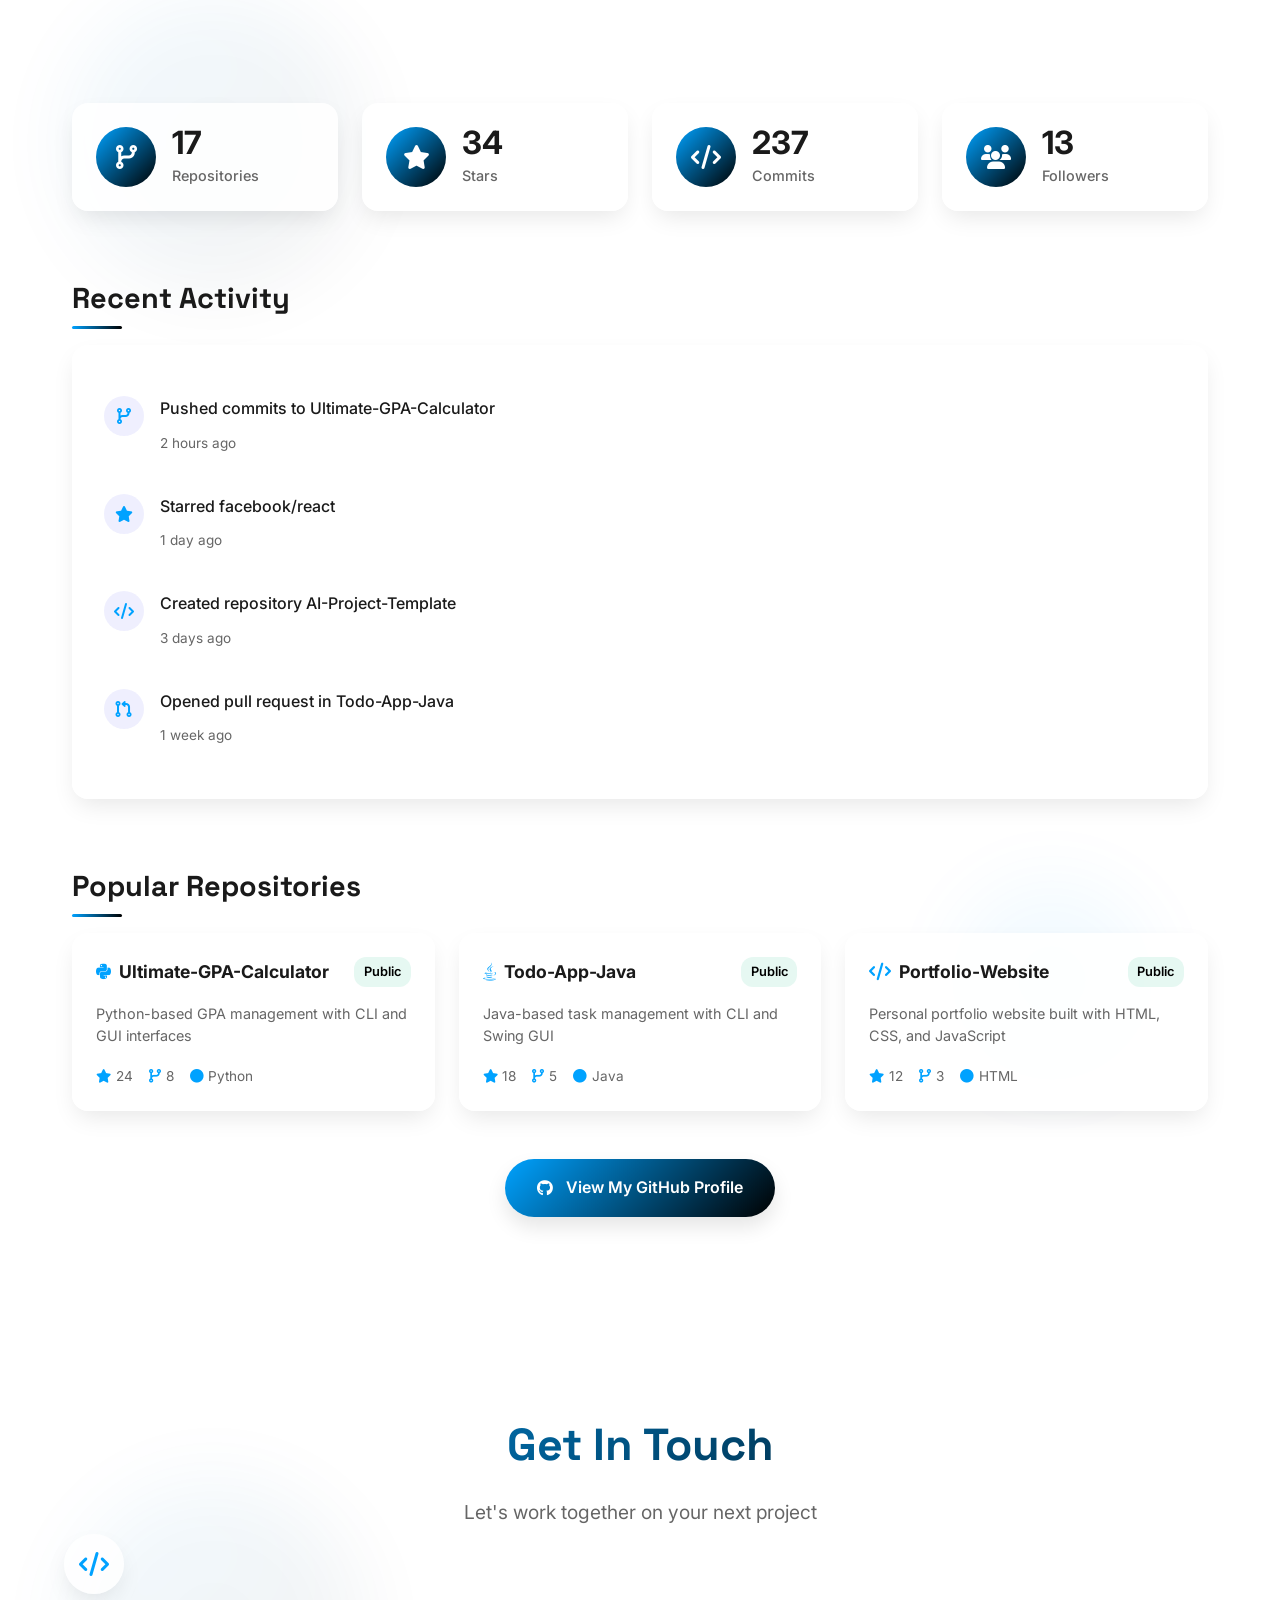
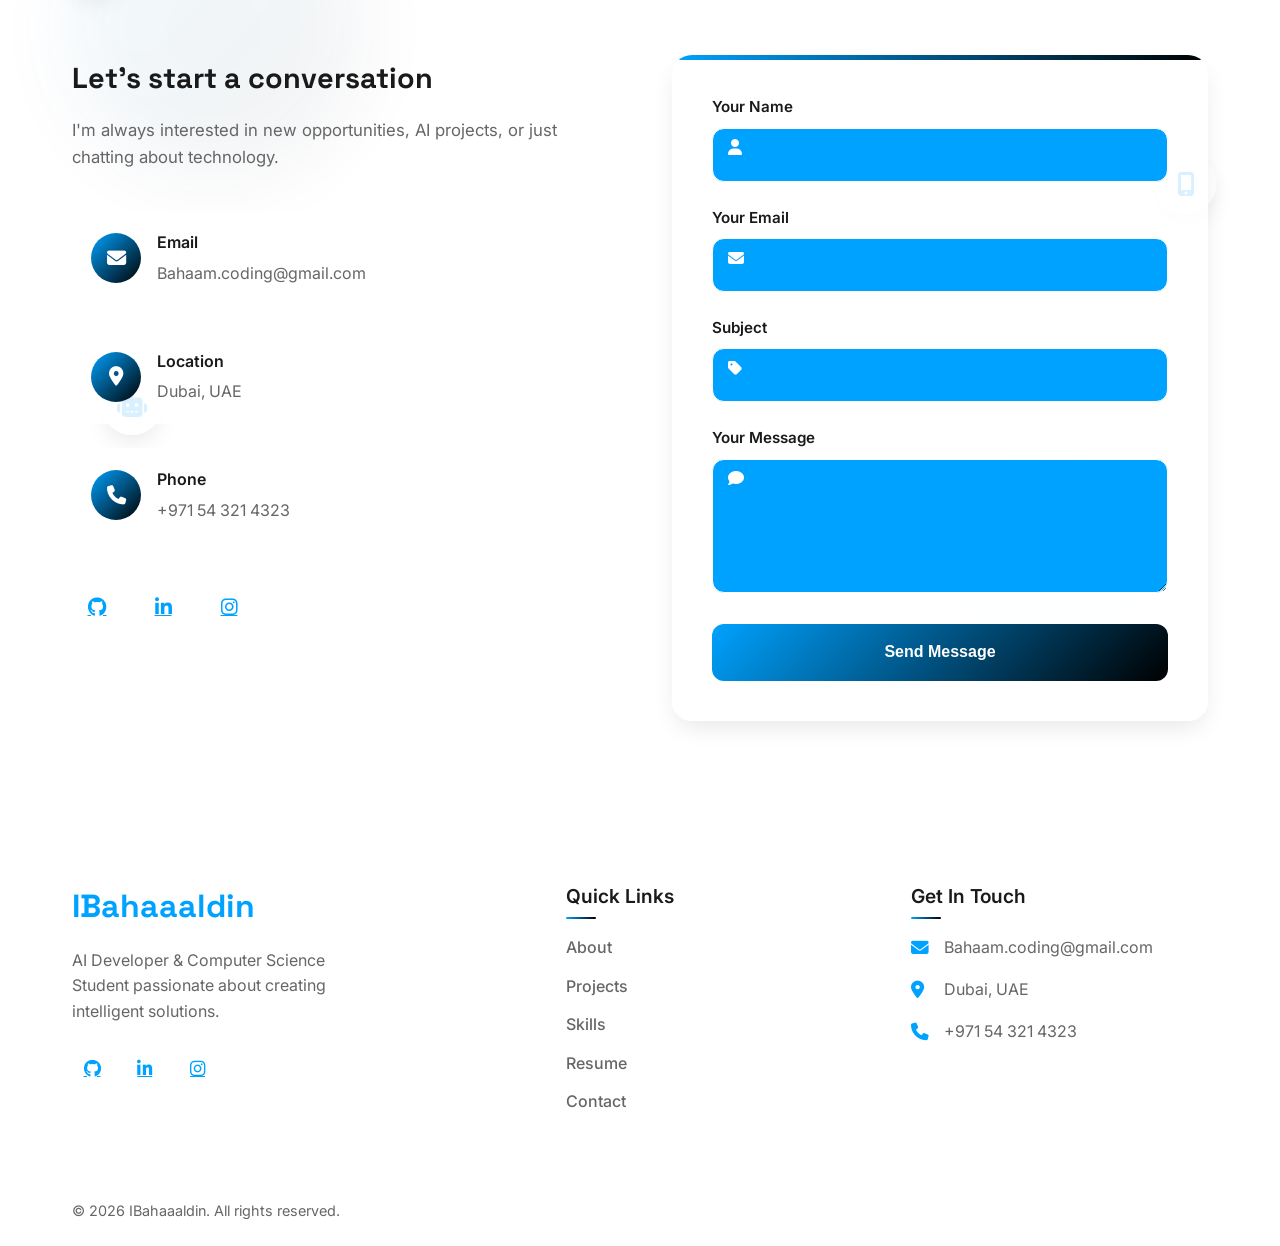
==== commit 16b2efc6: "Update index.html" ====
--- a/docs/index.html
+++ b/docs/index.html
@@ -932,6 +932,7 @@
                 class="download-btn"
                 data-en="Download PDF"
                 data-ar="تحميل PDF"
+                download
               >
                 <i class="fas fa-download"></i>
                 Download PDF
